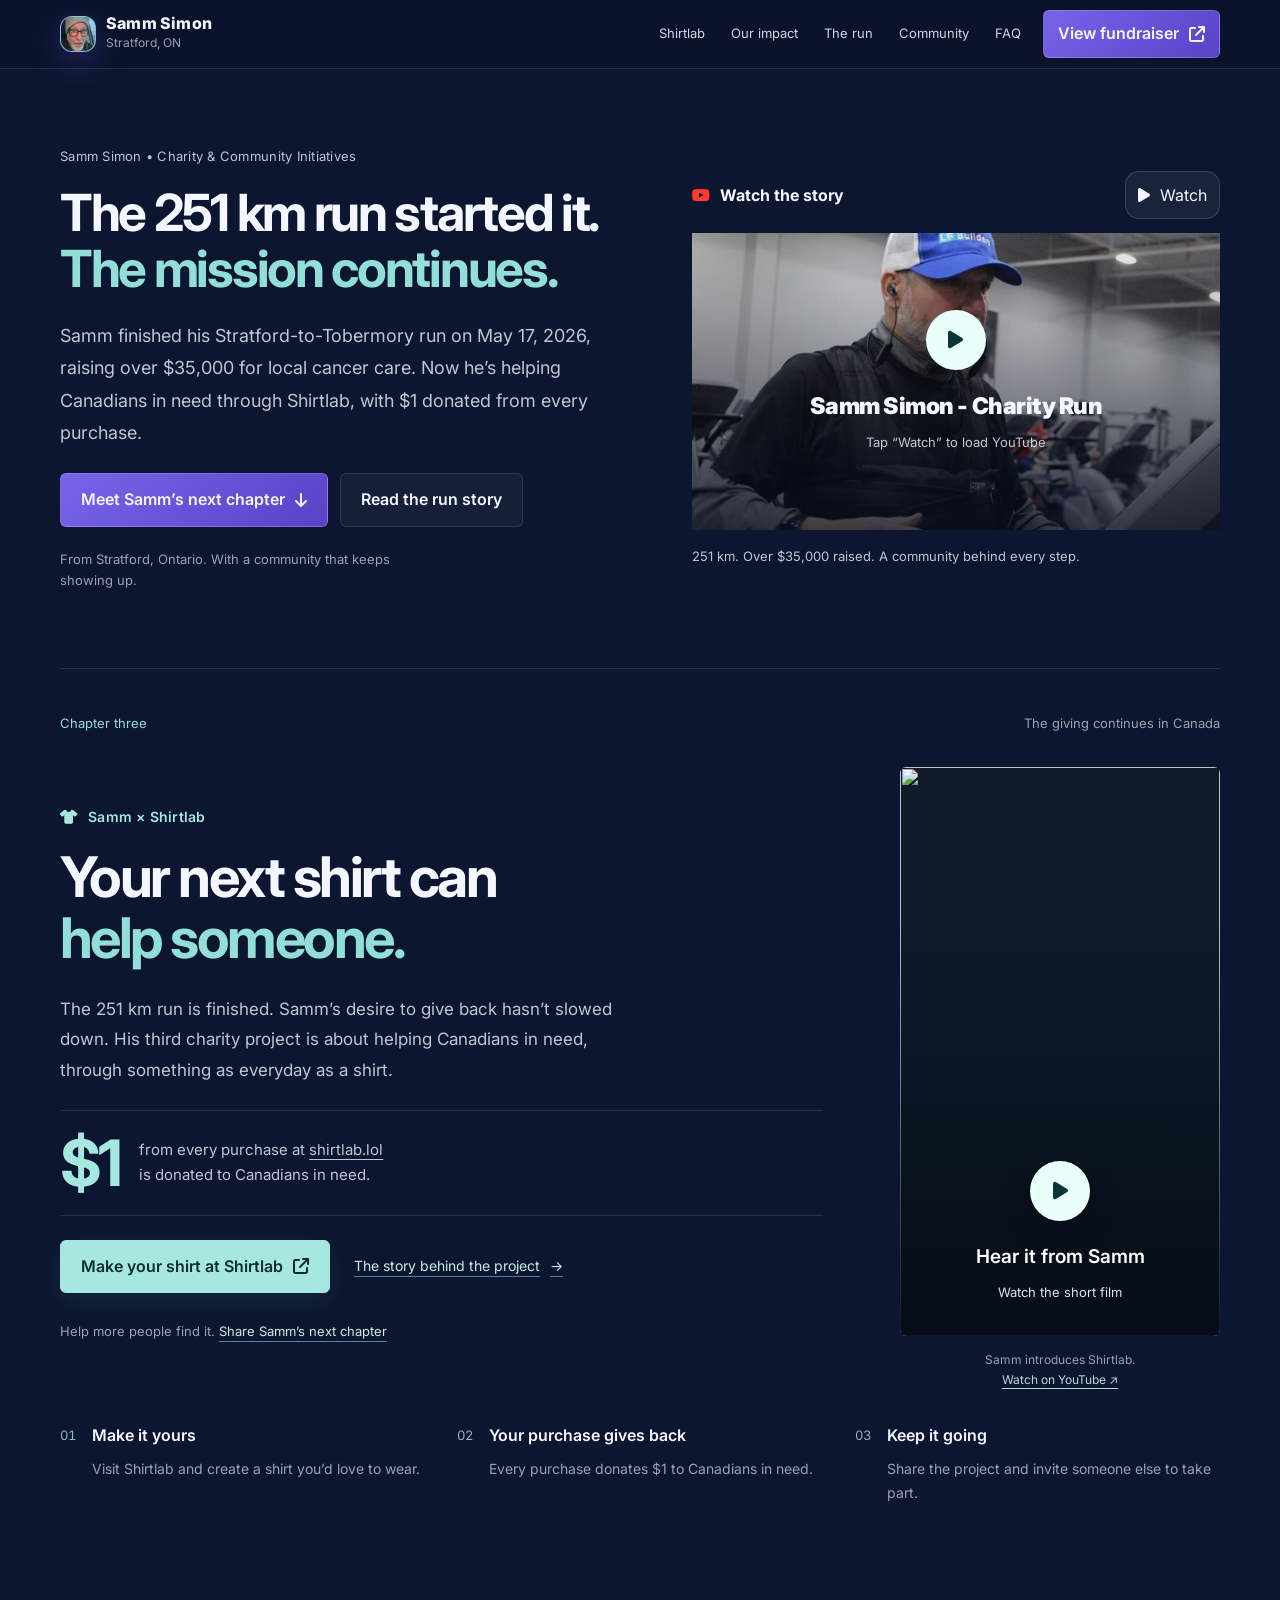
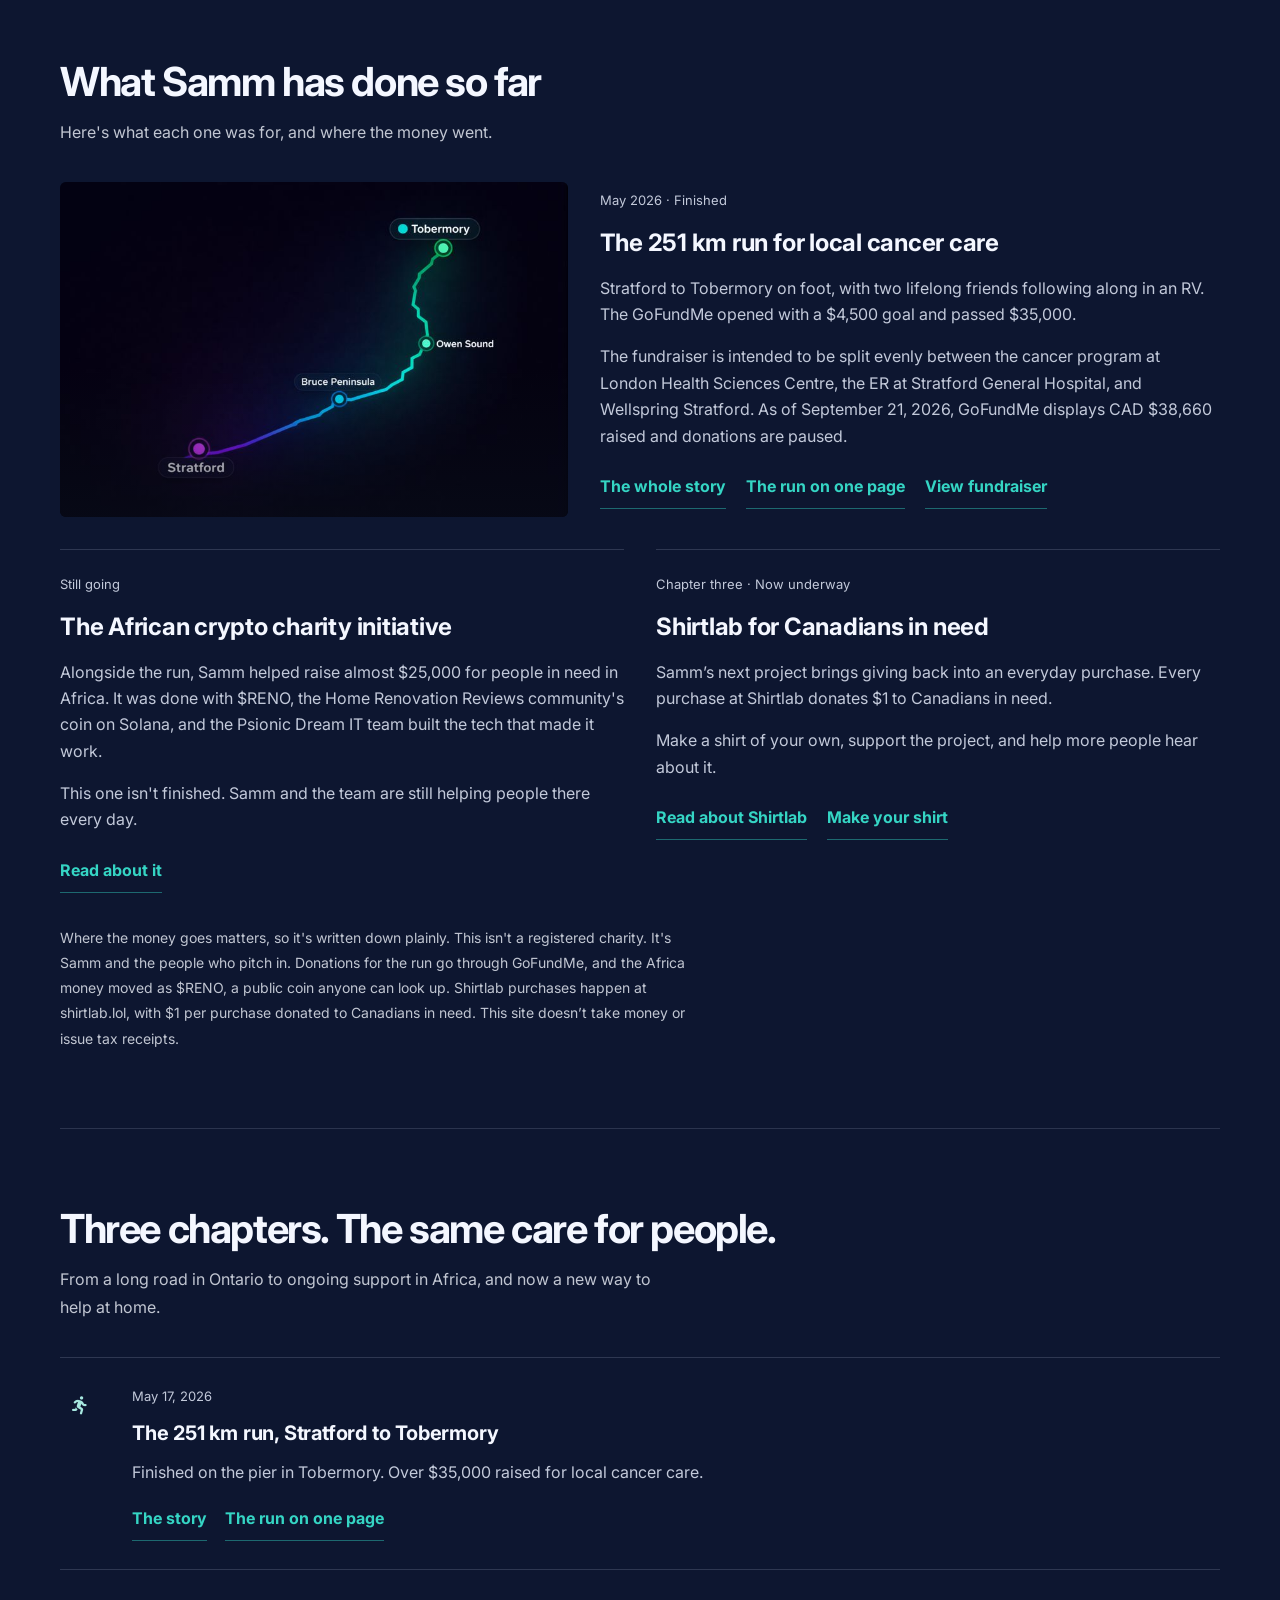
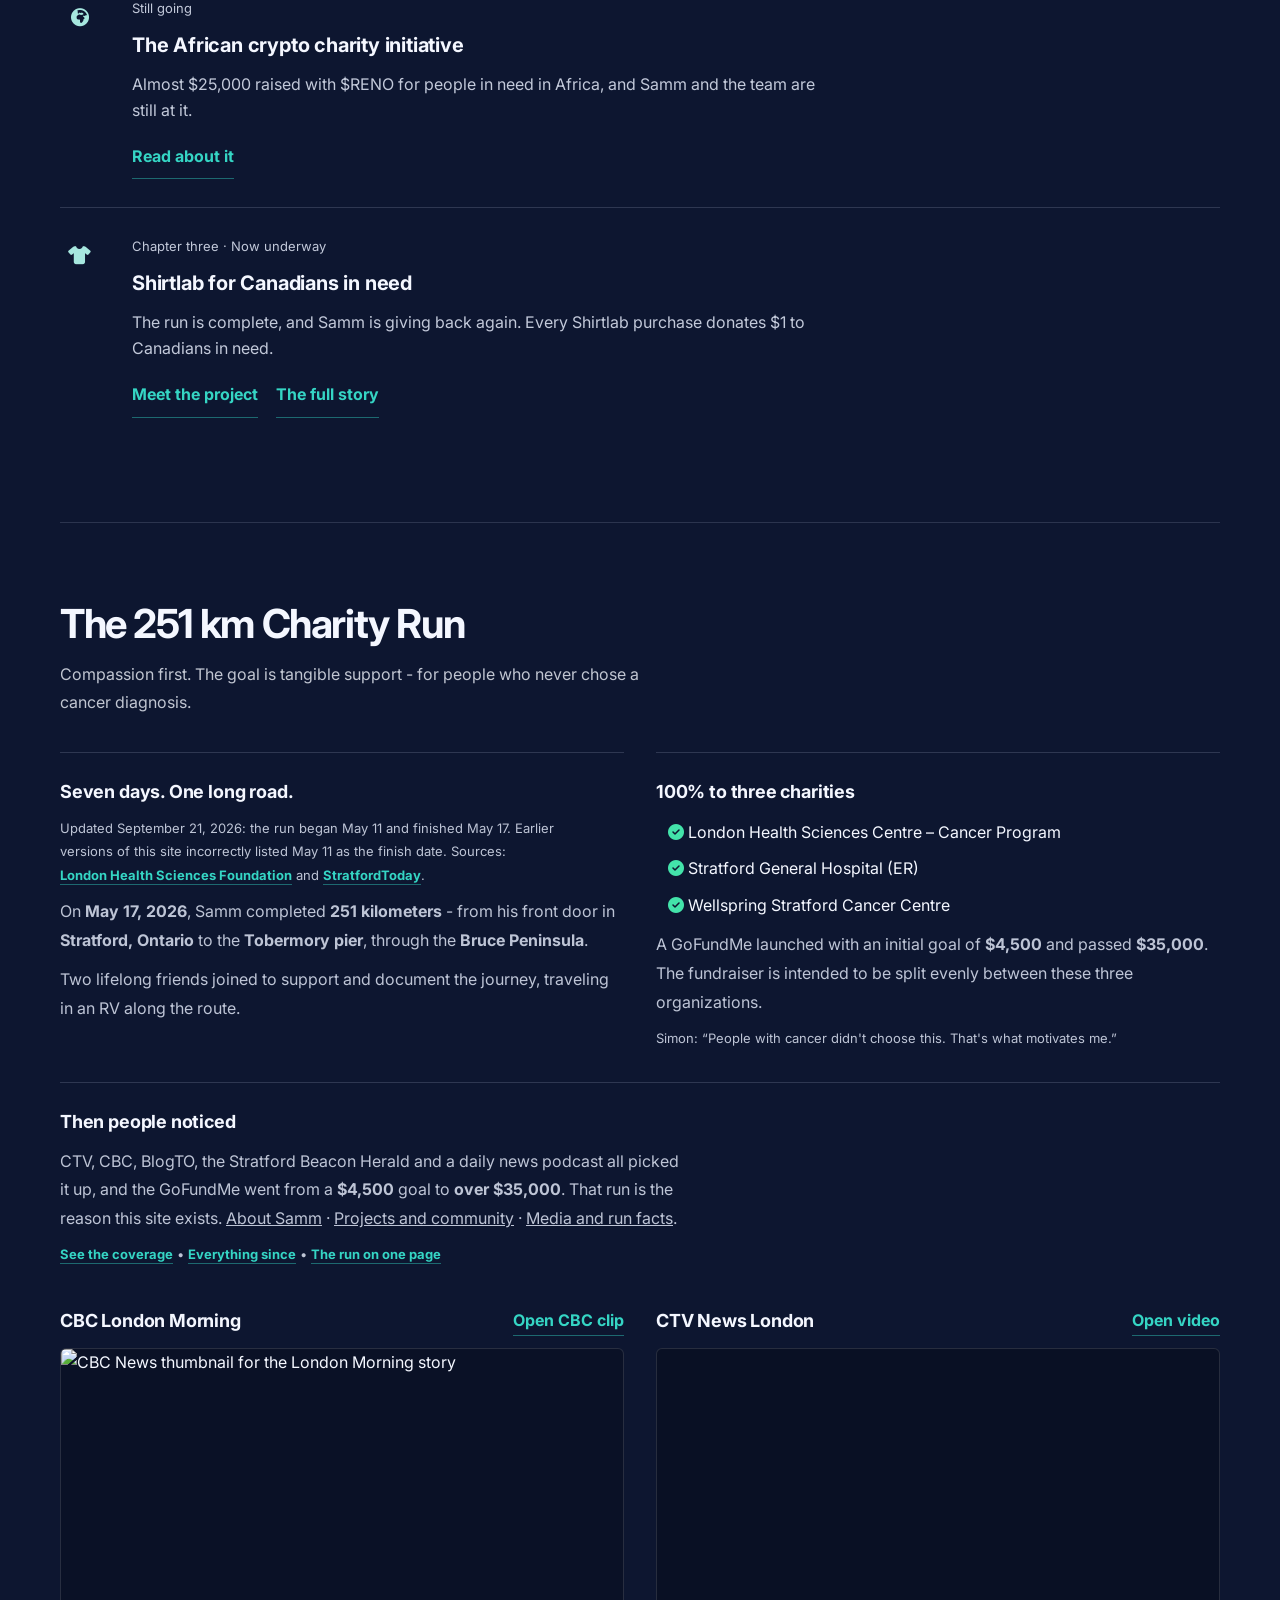
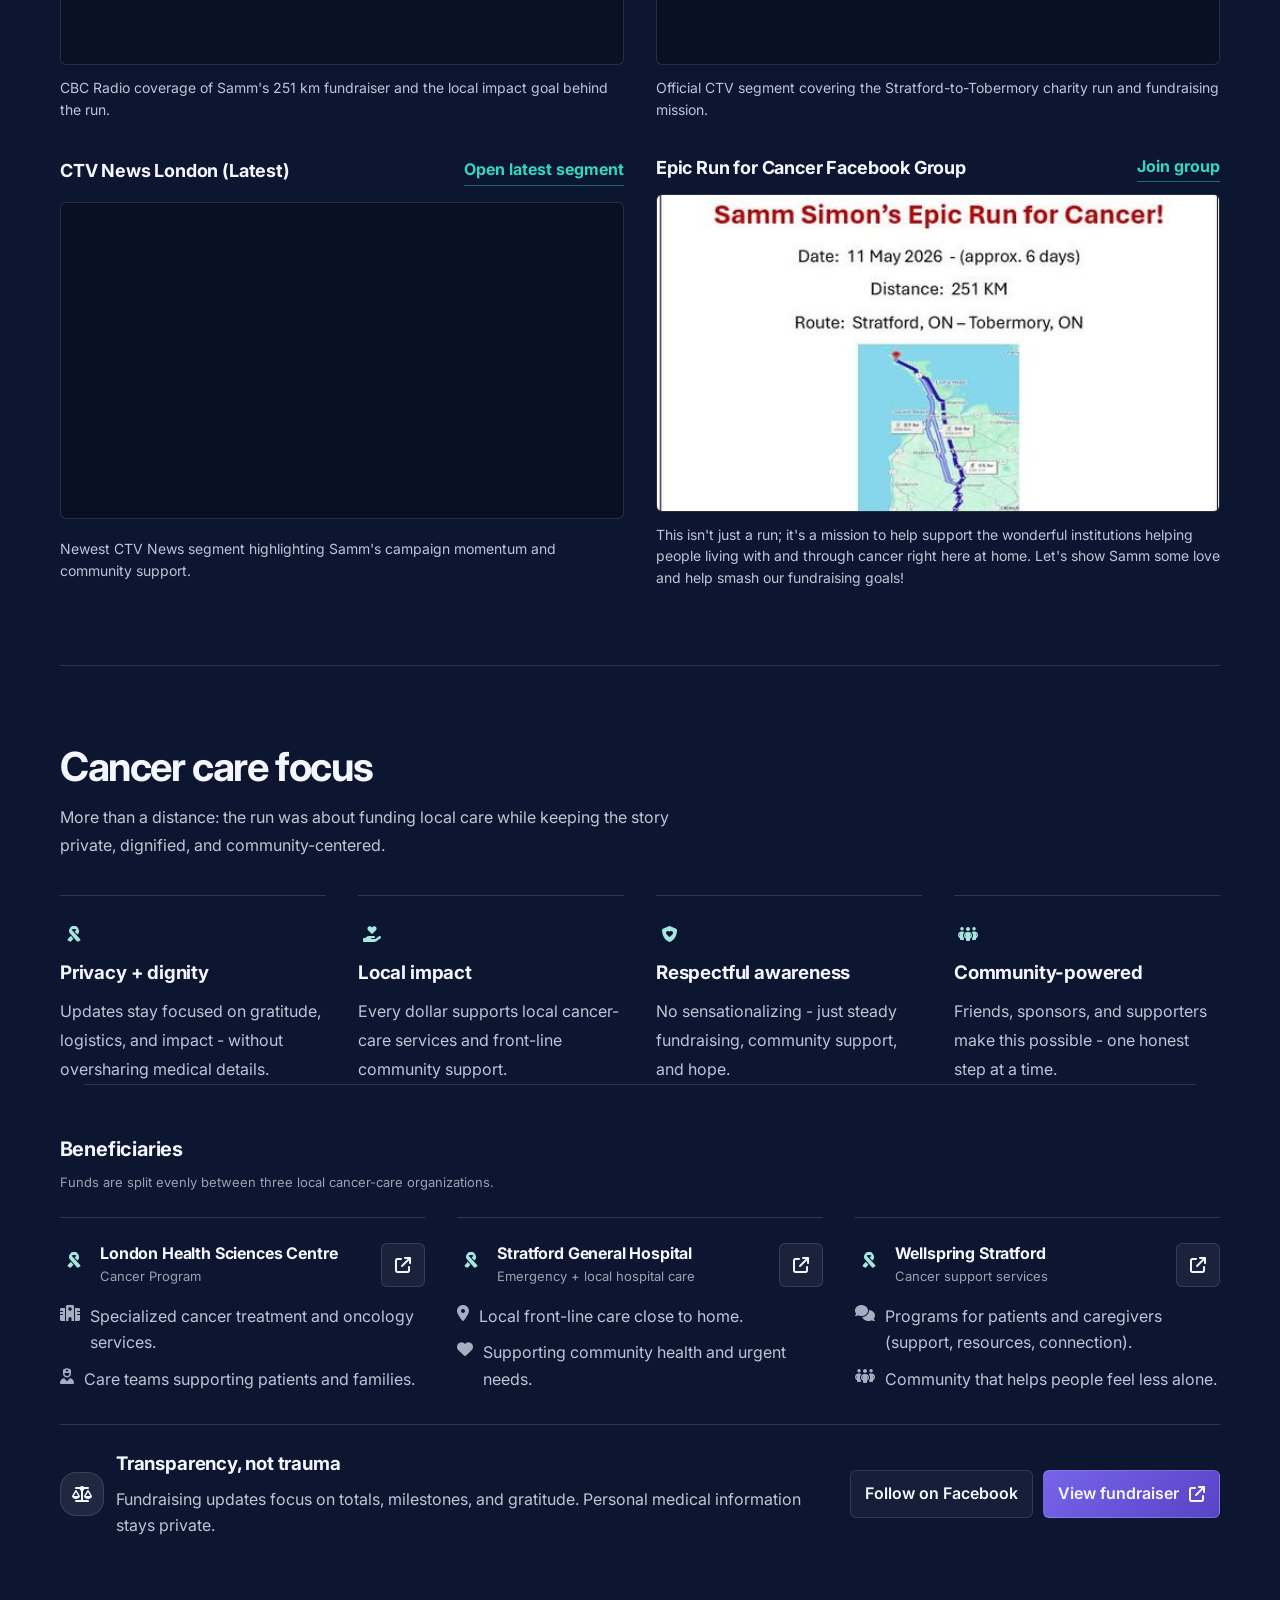
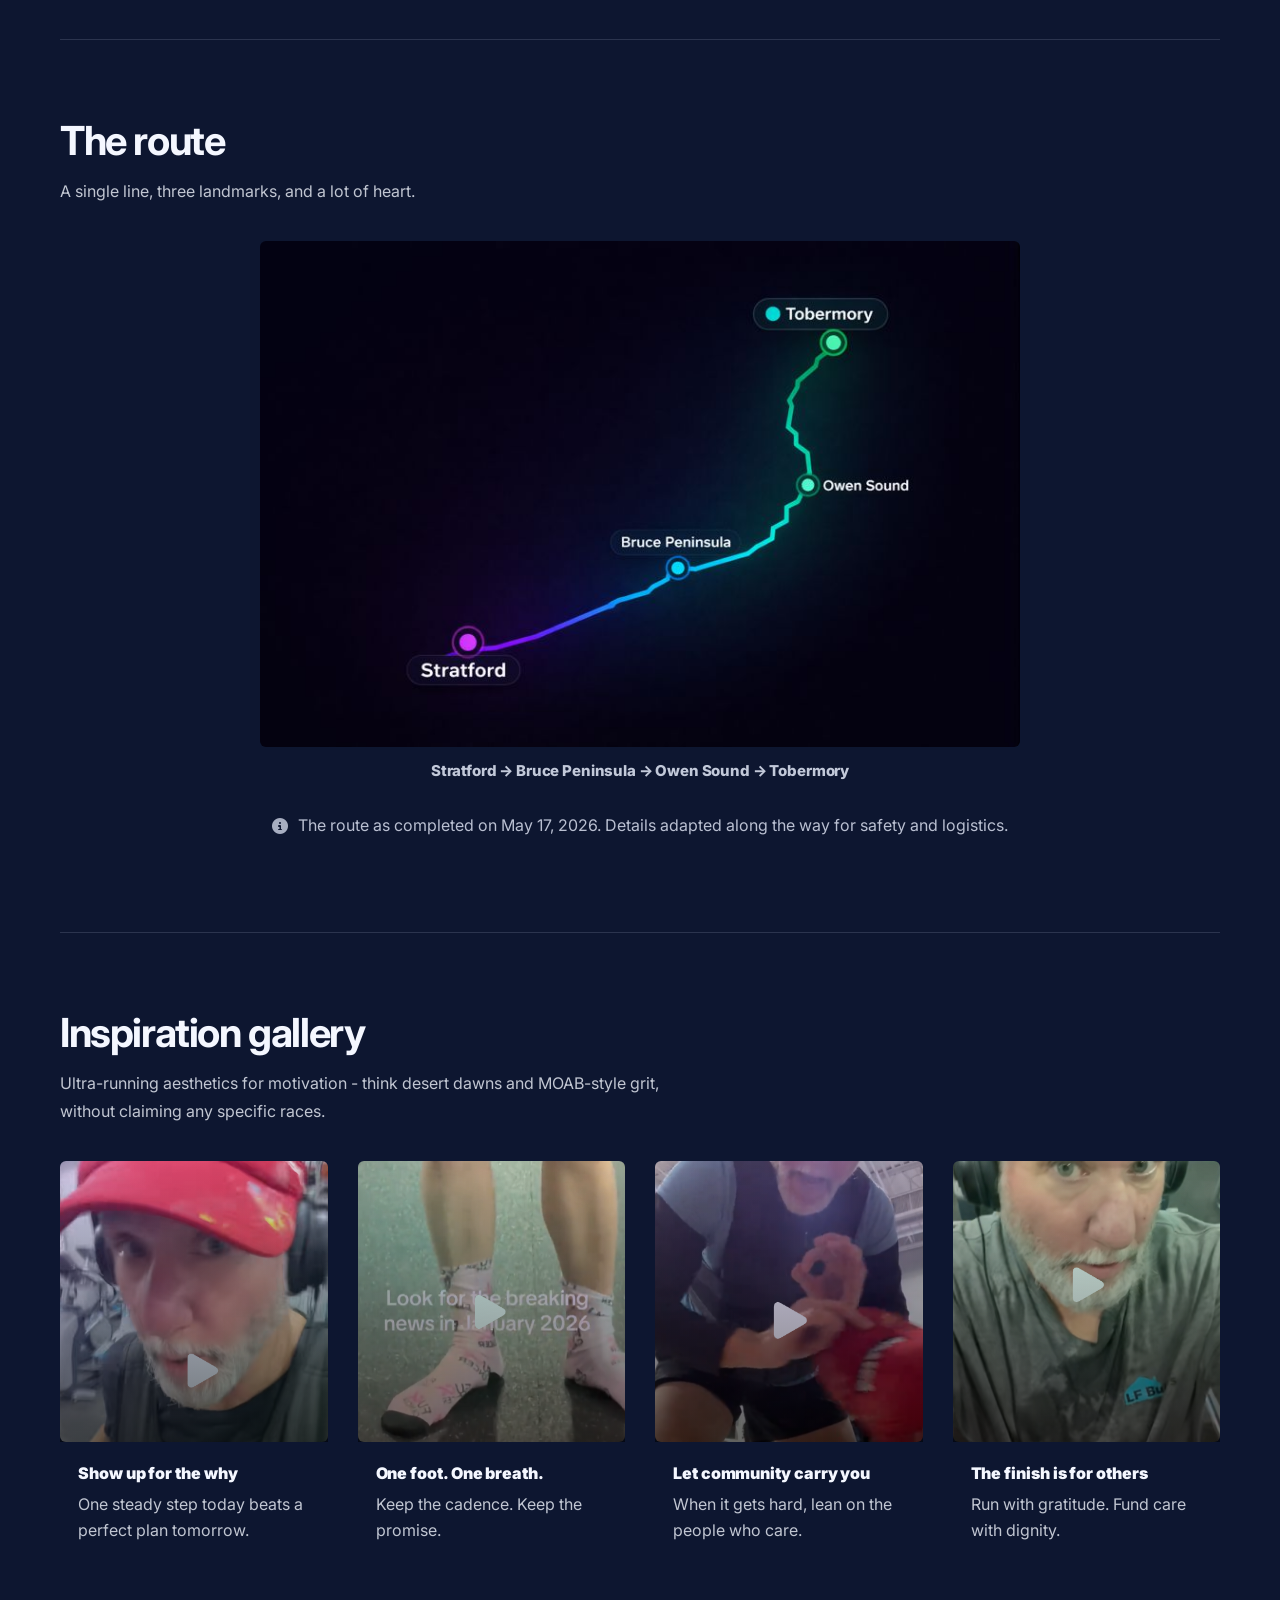
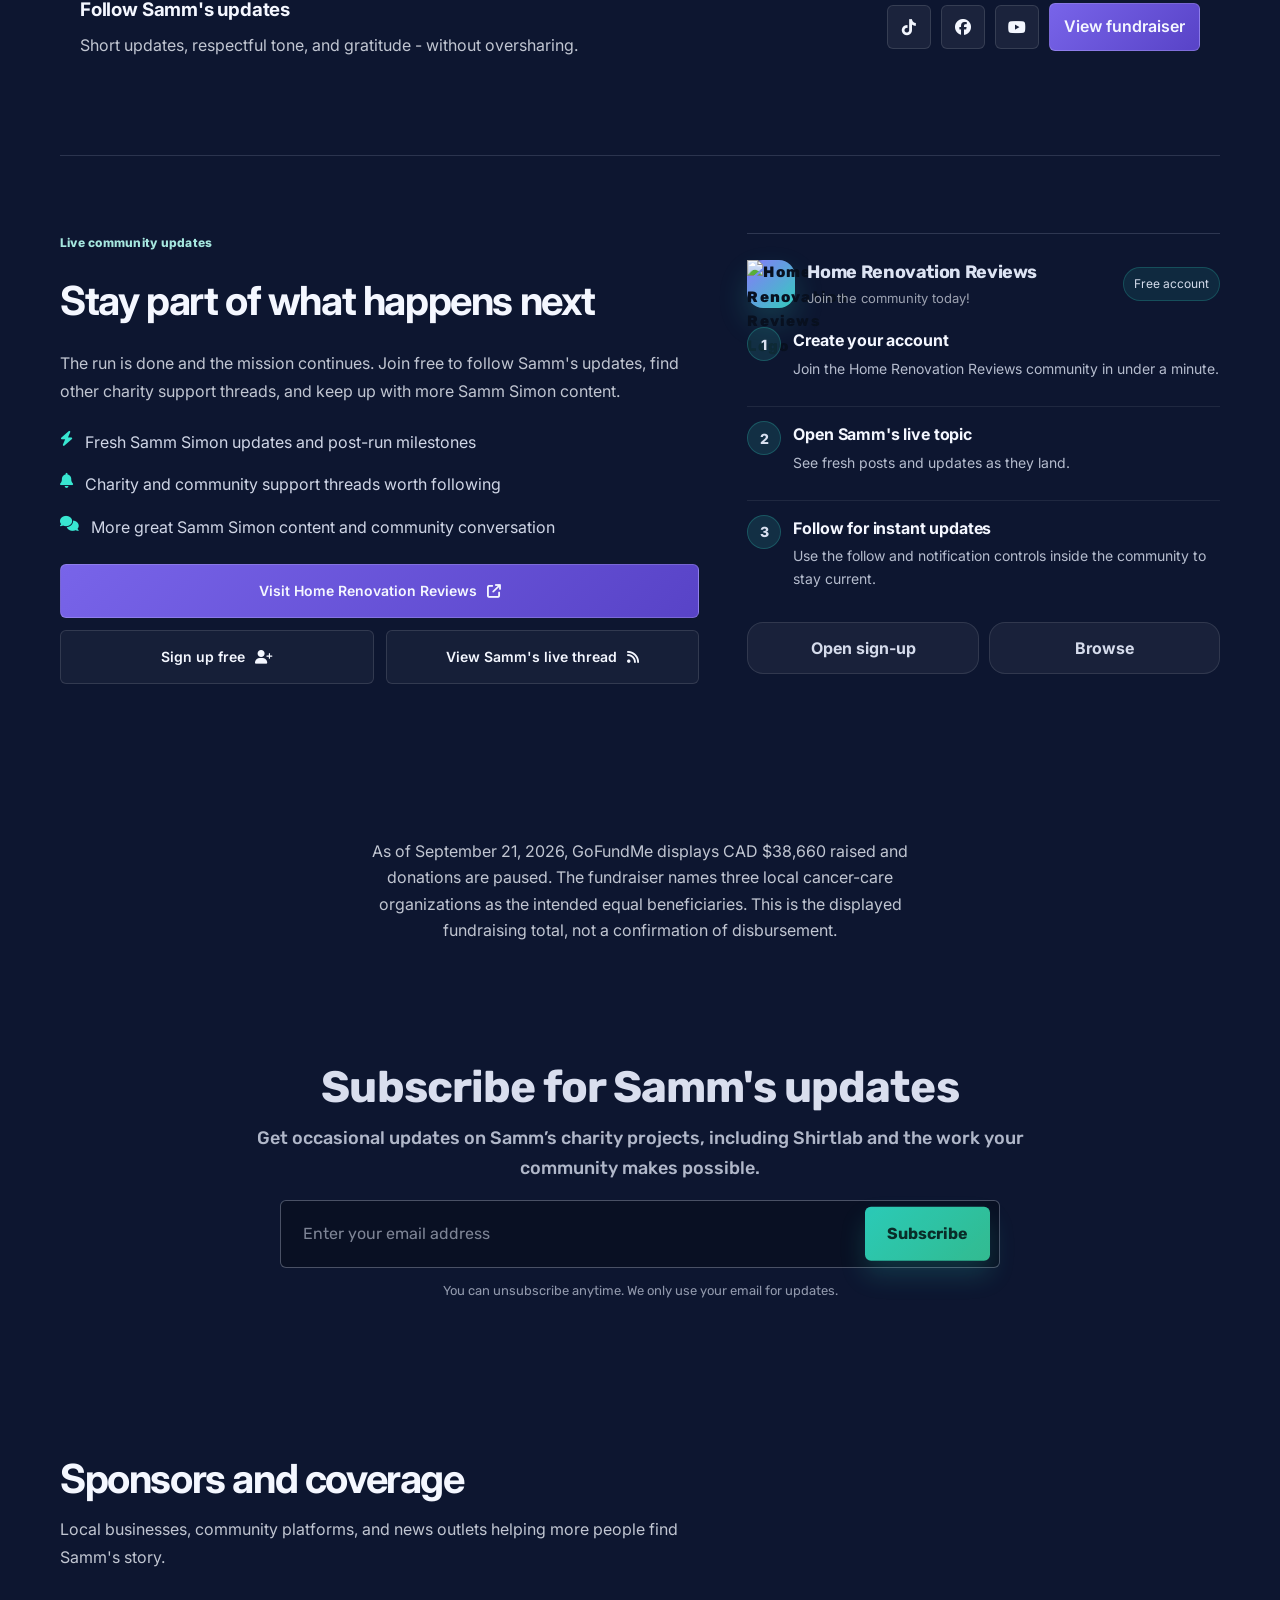
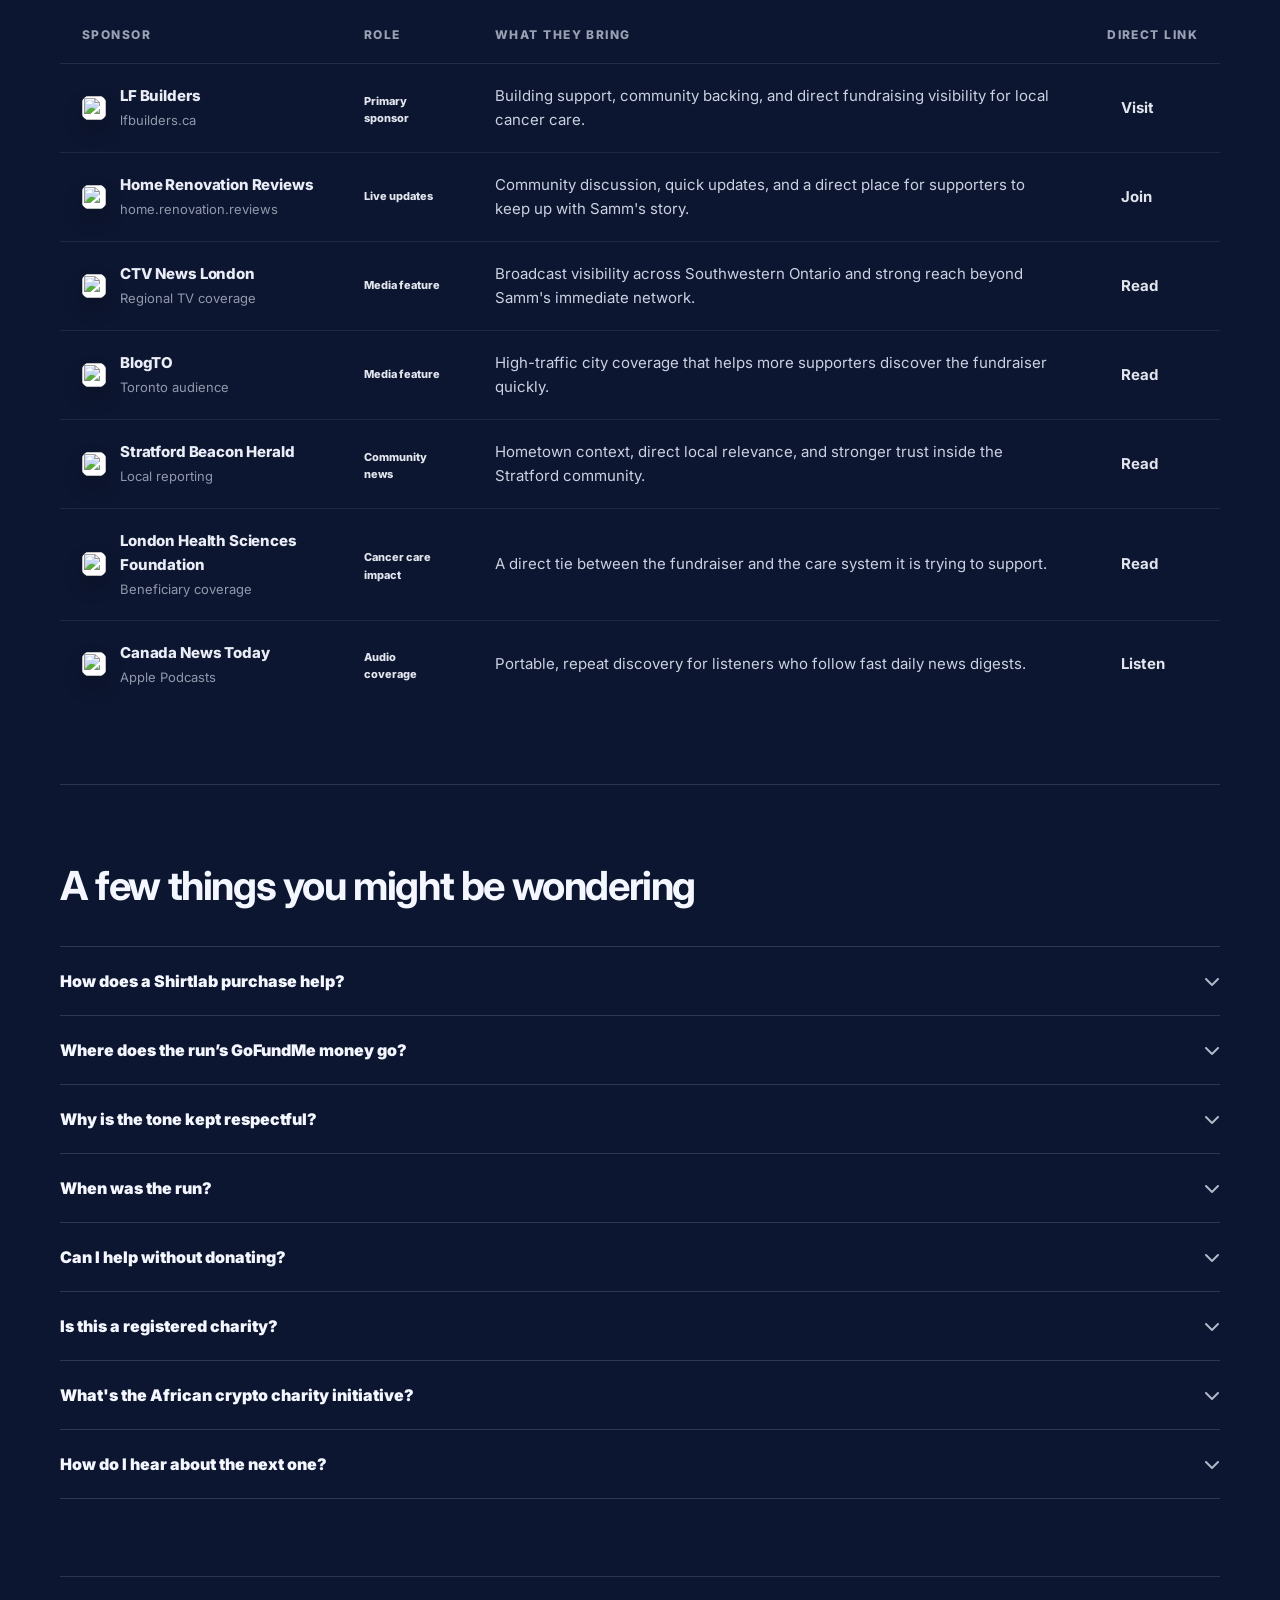
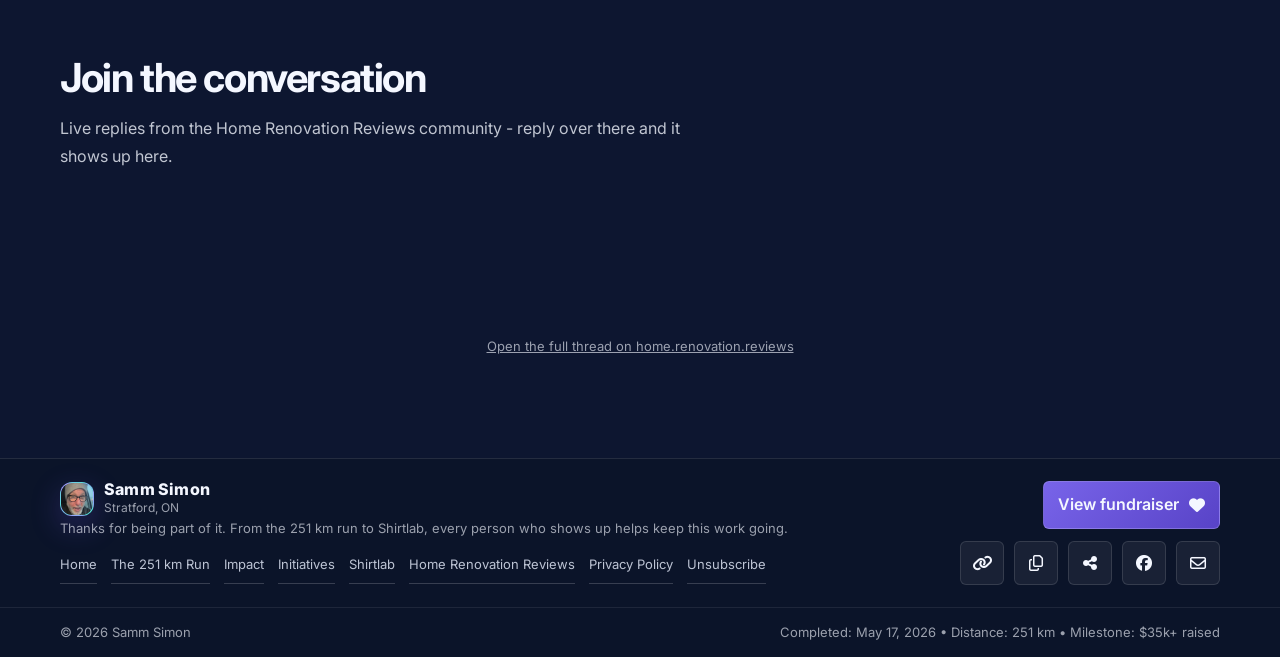
==== index.html @ cabdff44 "Preserve run references and add sourced Samm Simon hub pages" ====
<!doctype html>
<html lang="en">
	<head>
		<meta charset="utf-8" />
		<meta name="viewport" content="width=device-width, initial-scale=1" />
		<meta name="theme-color" content="#0d1630" />
		<meta name="color-scheme" content="dark" />
		<meta
			name="description"
			content="Samm Simon completed his 251-kilometer epic run for cancer from Stratford, Ontario to the Tobermory pier on May 17, 2026, raising over $35,000 for local cancer care. Now his third charity project, Shirtlab, donates $1 from every purchase to Canadians in need."
		/>
		<title>Samm Simon Epic Run for Cancer - 251 KM Charity Run &amp; Community Initiatives</title>

		<meta property="og:title" content="Samm Simon Epic Run for Cancer - 251 KM Charity Run" />
		<meta
			property="og:description"
			content="Samm Simon completed his 251-kilometer epic run for cancer from Stratford, Ontario to the Tobermory pier on May 17, 2026, raising over $35,000 for local cancer care. Now, every Shirtlab purchase donates $1 to Canadians in need."
		/>
		<meta property="og:site_name" content="Samm Simon Charity Run" />
		<meta property="og:type" content="website" />
		<meta property="og:url" content="https://sammsimon.ca/" />
		<meta property="og:image" content="https://sammsimon.ca/public/gallery/samm-meta-cancer-ribbon-responsive.png" />
		<link rel="canonical" href="https://sammsimon.ca/" />

		<meta name="twitter:card" content="summary_large_image" />
		<meta name="twitter:title" content="Samm Simon Epic Run for Cancer - Stratford, ON" />
		<meta
			name="twitter:description"
			content="251 km completed and over $35,000 raised for local cancer care. Meet Samm’s third charity project: $1 from every Shirtlab purchase helps Canadians in need."
		/>
		<meta name="twitter:image" content="https://sammsimon.ca/public/gallery/samm-meta-cancer-ribbon-responsive.png" />

		<script type="application/ld+json">
			{
				"@context": "https://schema.org",
				"@type": "Event",
				"name": "Samm Simon Epic Run for Cancer (251 km)",
				"startDate": "2026-05-11",
				"endDate": "2026-05-17",

				"eventAttendanceMode": "https://schema.org/OfflineEventAttendanceMode",
				"url": "https://sammsimon.ca/",
				"image": ["https://sammsimon.ca/public/gallery/samm-meta-cancer-ribbon-responsive.png"],
				"description": "Samm completed his 251 km epic run for cancer from Stratford, Ontario to the Tobermory pier on May 17, 2026, raising over $35,000 for local cancer-care charities.",
				"performer": {
					"@type": "Person",
					"name": "Samm Simon",
					"url": "https://sammsimon.ca/"
				},
				"location": {
					"@type": "Place",
					"name": "Stratford, Ontario",
					"address": {
						"@type": "PostalAddress",
						"addressLocality": "Stratford",
						"addressRegion": "ON",
						"addressCountry": "CA"
					}
				},
				"organizer": {
					"@type": "Person",
					"name": "Samm Simon",
					"url": "https://sammsimon.ca/"
				}
			}
		</script>

		<script type="application/ld+json">
			{
				"@context": "https://schema.org",
				"@graph": [
					{
						"@type": "WebSite",
						"@id": "https://sammsimon.ca/#website",
						"url": "https://sammsimon.ca/",
						"name": "Samm Simon Charity & Community Initiatives",
						"alternateName": ["Samm Simon Charity Run", "Samm Simon Epic Run for Cancer"],
						"description": "The permanent home for Samm Simon's charitable and community initiatives, starting with his 251 km epic run for cancer from Stratford, Ontario to Tobermory.",
						"inLanguage": "en-CA",
						"publisher": { "@id": "https://sammsimon.ca/#samm" }
					},
					{
						"@type": "Person",
						"@id": "https://sammsimon.ca/#samm",
						"name": "Samm Simon",
						"url": "https://sammsimon.ca/",
						"image": "https://sammsimon.ca/public/gallery/samm-dp.png",
						"homeLocation": { "@type": "Place", "name": "Stratford, Ontario, Canada" },
						"sameAs": [
							"https://www.facebook.com/samm.siomon",
							"https://www.tiktok.com/@sammsimon1968",
							"https://www.youtube.com/@SammSimon"
						]
					},
					{
						"@type": "WebPage",
						"@id": "https://sammsimon.ca/#webpage",
						"url": "https://sammsimon.ca/",
						"name": "Samm Simon Epic Run for Cancer - 251 KM Charity Run & Community Initiatives",
						"isPartOf": { "@id": "https://sammsimon.ca/#website" },
						"about": { "@id": "https://sammsimon.ca/#samm" },
						"inLanguage": "en-CA"
					}
				]
			}
		</script>

		<link rel="icon" href="public/gallery/samm-run-1.png" />

		<link rel="preconnect" href="https://fonts.googleapis.com" />
		<link rel="preconnect" href="https://fonts.gstatic.com" crossorigin />
		<link
			href="https://fonts.googleapis.com/css2?family=Inter:wght@400;500;600;700;800&display=swap"
			rel="stylesheet"
		/>
		<link
			href="https://fonts.googleapis.com/css2?family=Rubik:wght@400;500;600;700&display=swap"
			rel="stylesheet"
		/>

		<link
			rel="stylesheet"
			href="https://cdnjs.cloudflare.com/ajax/libs/font-awesome/6.5.2/css/all.min.css"
			integrity="sha512-SnH5WK+bZxgPHs44uWIX+LLJAJ9/2PkPKZ5QiAj6Ta86w+fsb2TkcmfRyVX3pBnMFcV7oQPJkl9QevSCWr3W6A=="
			crossorigin="anonymous"
			referrerpolicy="no-referrer"
		/>

		<link rel="stylesheet" href="public/styles/styles.css?v=20260919-1" />
		<!-- Google tag (gtag.js) -->
		<script async src="https://www.googletagmanager.com/gtag/js?id=G-WMC7YJ90G8"></script>
			<script>
			window.dataLayer = window.dataLayer || [];
			function gtag(){dataLayer.push(arguments);}
			gtag('js', new Date());

			gtag('config', 'G-WMC7YJ90G8');
		</script>
	</head>
	<body data-share-text="Samm Simon ran 251 km for cancer care. Now every purchase at shirtlab.lol donates $1 to Canadians in need.">
		<a class="skip-link" href="#main">Skip to content</a>
		<div id="top" tabindex="-1"></div>
		<header class="site-header">
			<div class="nav-shell">
				<a class="brand" href="#top" aria-label="Samm Simon home">
					<img class="brand-mark" src="public/gallery/samm-dp.png" alt="" decoding="async" />
					<div class="brand-text">
						<div class="brand-name">Samm Simon</div>
						<div class="brand-loc">Stratford, ON</div>
					</div>
				</a>
				<nav class="site-nav" aria-label="Primary">
					<button
						class="nav-toggle"
						type="button"
						aria-label="Open navigation"
						aria-expanded="false"
						aria-controls="navLinks"
					>
					<span class="nav-toggle-lines" aria-hidden="true"></span>
					</button>
					<div class="nav-links" id="navLinks">
                        <a class="nav-link" href="#shirtlab">Shirtlab</a>
                        <a class="nav-link" href="#impact">Our impact</a>
                        <a class="nav-link" href="#story">The run</a>
                        <a class="nav-link" href="#community">Community</a>
                        <a class="nav-link" href="#faq">FAQ</a>
					</div>
				</nav>
				<div class="nav-cta">
					<a class="btn btn-primary" data-donate href="https://www.gofundme.com/f/2mspu-charity-run" target="_blank" rel="noopener noreferrer">
						View fundraiser
						<i class="fa-solid fa-arrow-up-right-from-square" aria-hidden="true"></i>
					</a>
				</div>
			</div>
		</header>
		<main id="main">
			<section class="hero" aria-label="Hero">
				<div class="container hero-grid">
					<div class="hero-copy">
						<p class="kicker reveal">Samm Simon • Charity &amp; Community Initiatives</p>
						<h1 class="hero-title reveal">
							The 251 km run started it. <span>The mission continues.</span>
						</h1>
						<p class="hero-sub reveal">
                            Samm finished his Stratford-to-Tobermory run on May 17, 2026, raising over $35,000 for local cancer care. Now he’s helping Canadians in need through Shirtlab, with $1 donated from every purchase.
                        </p>

                        <div class="hero-ctas reveal">
                            <a class="btn btn-primary btn-lg" href="#shirtlab">Meet Samm’s next chapter <i class="fa-solid fa-arrow-down" aria-hidden="true"></i></a>
                            <a class="btn btn-ghost btn-lg" href="#story">Read the run story</a>
                        </div>
                        <p class="hero-note">From Stratford, Ontario. With a community that keeps showing up.</p>
					</div>

					<div class="hero-media" aria-label="Video">
						<div class="video-card reveal">
							<div class="video-top">
								<div class="video-label">
									<i class="fa-brands fa-youtube" aria-hidden="true"></i>
									<span>Watch the story</span>
								</div>
								<button class="video-load" type="button" data-video-load="videoFrame" aria-label="Load and play video">
									<i class="fa-solid fa-play" aria-hidden="true"></i>
									Watch
								</button>
							</div>
							<div class="video-frame" id="videoFrame" data-youtube="zfXIEsTBelo" data-video-title="Samm Simon’s 251 km charity run">
								<button class="video-poster" type="button" data-video-load="videoFrame" aria-label="Play video">
									<span class="play-circle" aria-hidden="true"><i class="fa-solid fa-play"></i></span>
									<div class="poster-text">
										<div class="poster-title">Samm Simon - Charity Run</div>
										<div class="poster-sub">Tap “Watch” to load YouTube</div>
									</div>
								</button>
								<noscript>
									<div class="noscript-frame">
										<iframe width="560" height="315" src="https://www.youtube.com/embed/zfXIEsTBelo?si=FZB3SGBngjt2moyl" title="YouTube video player" frameborder="0" allow="accelerometer; autoplay; clipboard-write; encrypted-media; gyroscope; picture-in-picture; web-share" referrerpolicy="strict-origin-when-cross-origin" allowfullscreen loading="lazy"></iframe>
									</div>
								</noscript>
							</div>
							<p class="video-caption">251 km. Over $35,000 raised. A community behind every step.</p>
						</div>
					</div>
				</div>

				<div class="hero-bg" aria-hidden="true">
					<div class="hero-gridlines"></div>
					<div class="hero-orb orb-a"></div>
					<div class="hero-orb orb-b"></div>
					<div class="hero-orb orb-c"></div>
				</div>
			</section>
			<hr class="section-divider" aria-hidden="true" />

            <section class="section shirtlab-section" id="shirtlab" aria-labelledby="shirtlab-heading">
                <div class="container">
                    <div class="chapter-intro reveal"><span>Chapter three</span><span>The giving continues in Canada</span></div>
                    <div class="shirtlab-feature">
                        <div class="shirtlab-copy">
                            <p class="project-name reveal"><i class="fa-solid fa-shirt" aria-hidden="true"></i> Samm × Shirtlab</p>
                            <h2 id="shirtlab-heading" class="reveal">Your next shirt can <span>help someone.</span></h2>
                            <p class="shirtlab-lede reveal">The 251 km run is finished. Samm’s desire to give back hasn’t slowed down. His third charity project is about helping Canadians in need, through something as everyday as a shirt.</p>
                            <div class="purchase-impact reveal">
                                <strong>$1</strong>
                                <p>from every purchase at <a href="https://shirtlab.lol" target="_blank" rel="noopener noreferrer">shirtlab.lol</a><br />is donated to Canadians in need.</p>
                            </div>
                            <div class="shirtlab-actions reveal">
                                <a class="btn btn-shop btn-lg" href="https://shirtlab.lol" target="_blank" rel="noopener noreferrer">Make your shirt at Shirtlab <i class="fa-solid fa-arrow-up-right-from-square" aria-hidden="true"></i></a>
                                <a class="text-link" href="initiatives/shirtlab-canadians-in-need.html">The story behind the project <span aria-hidden="true">→</span></a>
                            </div>
                            <p class="shirtlab-share reveal">Help more people find it. <button class="text-button" type="button" data-share data-share-url="https://sammsimon.ca/initiatives/shirtlab-canadians-in-need.html" data-share-text="Samm Simon’s third charity project: every purchase at shirtlab.lol donates $1 to Canadians in need.">Share Samm’s next chapter</button></p>
                        </div>
                        <figure class="short-film reveal">
                            <div class="short-frame" id="shirtlabVideo" data-youtube="0BDrN6emptU" data-video-title="Samm Simon: $1 from every shirt helps Canadians in need">
                                <button class="short-poster" type="button" data-video-load="shirtlabVideo" aria-label="Play Samm’s Shirtlab video">
                                    <img src="https://i.ytimg.com/vi/0BDrN6emptU/hqdefault.jpg" alt="" width="480" height="360" loading="lazy" decoding="async" />
                                    <span class="short-poster-content"><span class="play-circle" aria-hidden="true"><i class="fa-solid fa-play"></i></span><span>Hear it from Samm</span><small>Watch the short film</small></span>
                                </button>
                            </div>
                            <figcaption>Samm introduces Shirtlab. <a href="https://www.youtube.com/shorts/0BDrN6emptU" target="_blank" rel="noopener noreferrer">Watch on YouTube <span aria-hidden="true">↗</span></a></figcaption>
                        </figure>
                    </div>
                    <ol class="shirtlab-steps" aria-label="How to take part">
                        <li><span aria-hidden="true">01</span><div><h3>Make it yours</h3><p>Visit Shirtlab and create a shirt you’d love to wear.</p></div></li>
                        <li><span aria-hidden="true">02</span><div><h3>Your purchase gives back</h3><p>Every purchase donates $1 to Canadians in need.</p></div></li>
                        <li><span aria-hidden="true">03</span><div><h3>Keep it going</h3><p>Share the project and invite someone else to take part.</p></div></li>
                    </ol>
                </div>
            </section>

			<section class="section impact" id="impact" aria-label="What Samm has done so far">
				<div class="container">
					<div class="section-head">
						<h2 class="section-title reveal">What Samm has done so far</h2>
						<p class="section-sub reveal">Here's what each one was for, and where the money went.</p>
					</div>

					<div class="impact-grid">
						<!-- To add a new initiative: copy one of these cards, write it in plain words, and add a row to the list in #initiatives. -->
						<article class="impact-card impact-flagship reveal" aria-label="The 251 km run">
							<a class="impact-media" href="#story" aria-label="Read the story of the 251 km run">
								<img src="public/gallery/samm-route-tobermory-crispy.png" alt="Route map of the 251 km run from Stratford through the Bruce Peninsula and Owen Sound to Tobermory" loading="lazy" decoding="async" width="800" height="533" />
							</a>
							<div class="impact-body">
								<p class="impact-when">May 2026 · Finished</p>
								<h3>The 251 km run for local cancer care</h3>
								<p>Stratford to Tobermory on foot, with two lifelong friends following along in an RV. The GoFundMe opened with a $4,500 goal and passed $35,000.</p>
								<p>The fundraiser is intended to be split evenly between the cancer program at London Health Sciences Centre, the ER at Stratford General Hospital, and Wellspring Stratford. As of September 21, 2026, GoFundMe displays CAD $38,660 raised and donations are paused.</p>
								<p class="impact-links"><a href="#story">The whole story</a><a href="initiatives/251-km-charity-run.html">The run on one page</a><a href="https://www.gofundme.com/f/2mspu-charity-run" target="_blank" rel="noopener noreferrer">View fundraiser</a></p>
							</div>
						</article>

						<article class="impact-card reveal" aria-label="The African crypto charity initiative">
							<div class="impact-body">
								<p class="impact-when">Still going</p>
								<h3>The African crypto charity initiative</h3>
								<p>Alongside the run, Samm helped raise almost $25,000 for people in need in Africa. It was done with $RENO, the Home Renovation Reviews community's coin on Solana, and the Psionic Dream IT team built the tech that made it work.</p>
								<p>This one isn't finished. Samm and the team are still helping people there every day.</p>
								<p class="impact-links"><a href="initiatives/african-crypto-charity.html">Read about it</a></p>
							</div>
						</article>

						<article class="impact-card impact-shirtlab reveal" aria-label="Shirtlab for Canadians in need">
                            <div class="impact-body">
                                <p class="impact-when">Chapter three · Now underway</p>
                                <h3>Shirtlab for Canadians in need</h3>
                                <p>Samm’s next project brings giving back into an everyday purchase. Every purchase at Shirtlab donates $1 to Canadians in need.</p>
                                <p>Make a shirt of your own, support the project, and help more people hear about it.</p>
                                <p class="impact-links"><a href="initiatives/shirtlab-canadians-in-need.html">Read about Shirtlab</a><a href="https://shirtlab.lol" target="_blank" rel="noopener noreferrer">Make your shirt</a></p>
                            </div>
                        </article>
					</div>

					<p class="impact-note reveal">
						Where the money goes matters, so it's written down plainly. This isn't a registered charity. It's Samm and the people who pitch in. Donations for the run go through GoFundMe, and the Africa money moved as $RENO, a public coin anyone can look up. Shirtlab purchases happen at shirtlab.lol, with $1 per purchase donated to Canadians in need. This site doesn’t take money or issue tax receipts.
					</p>
				</div>
			</section>

			<hr class="section-divider" aria-hidden="true" />

			<section class="section initiatives" id="initiatives" aria-label="Everything so far">
				<div class="container">
					<div class="section-head">
						<h2 class="section-title reveal">Three chapters. The same care for people.</h2>
						<p class="section-sub reveal">From a long road in Ontario to ongoing support in Africa, and now a new way to help at home.</p>
					</div>

					<!-- Keep the three projects in chapter order. -->
					<ol class="timeline" aria-label="Everything so far">
						<li class="timeline-item is-done reveal">
							<div class="timeline-marker" aria-hidden="true"><i class="fa-solid fa-person-running"></i></div>
							<div class="timeline-body">
								<p class="timeline-when">May 17, 2026</p>
								<h3>The 251 km run, Stratford to Tobermory</h3>
								<p>Finished on the pier in Tobermory. Over $35,000 raised for local cancer care.</p>
								<div class="timeline-links"><a href="#story">The story</a><a href="initiatives/251-km-charity-run.html">The run on one page</a></div>
							</div>
						</li>
						<li class="timeline-item is-done reveal">
							<div class="timeline-marker" aria-hidden="true"><i class="fa-solid fa-earth-africa"></i></div>
							<div class="timeline-body">
								<p class="timeline-when">Still going</p>
								<h3>The African crypto charity initiative</h3>
								<p>Almost $25,000 raised with $RENO for people in need in Africa, and Samm and the team are still at it.</p>
								<div class="timeline-links"><a href="initiatives/african-crypto-charity.html">Read about it</a></div>
							</div>
						</li>
						<li class="timeline-item is-current reveal">
                            <div class="timeline-marker" aria-hidden="true"><i class="fa-solid fa-shirt"></i></div>
                            <div class="timeline-body">
                                <p class="timeline-when">Chapter three · Now underway</p>
                                <h3>Shirtlab for Canadians in need</h3>
                                <p>The run is complete, and Samm is giving back again. Every Shirtlab purchase donates $1 to Canadians in need.</p>
                                <div class="timeline-links"><a href="#shirtlab">Meet the project</a><a href="initiatives/shirtlab-canadians-in-need.html">The full story</a></div>
                            </div>
                        </li>
					</ol>
				</div>
			</section>

			<hr class="section-divider" aria-hidden="true" />

			<section class="section story" id="story" aria-label="Story">
                <span id="countdown" aria-hidden="true"></span>
				<div class="container">
					<div class="section-head">
						<h2 class="section-title reveal">The 251 km Charity Run</h2>
						<p class="section-sub reveal">
							Compassion first. The goal is tangible support - for people who never chose a cancer diagnosis.
						</p>
					</div>

					<div class="story-grid">
						<article class="card reveal">
							<h3>Seven days. One long road.</h3>
<p class="fine">Updated September 21, 2026: the run began May 11 and finished May 17. Earlier versions of this site incorrectly listed May 11 as the finish date. Sources: <a href="https://lhsf.ca/news/stratford-man-runs-251-km-support-local-cancer-care-honour-wife">London Health Sciences Foundation</a> and <a href="https://www.stratfordtoday.ca/local-news/must-read-simon-raises-more-than-33000-with-week-long-run-from-stratford-to-tobermory-12318405">StratfordToday</a>.</p>
							<p>
								On <strong>May 17, 2026</strong>, Samm completed <strong>251 kilometers</strong> - from his front door in <strong>Stratford, Ontario</strong>
								to the <strong>Tobermory pier</strong>, through the <strong>Bruce Peninsula</strong>.
							</p>
							<p>
								Two lifelong friends joined to support and document the journey, traveling in an RV along the route.
							</p>
						</article>

						<article class="card reveal">
							<h3>100% to three charities</h3>
							<ul class="checks" aria-label="Beneficiaries">
								<li><i class="fa-solid fa-circle-check" aria-hidden="true"></i> London Health Sciences Centre – Cancer Program</li>
								<li><i class="fa-solid fa-circle-check" aria-hidden="true"></i> Stratford General Hospital (ER)</li>
								<li><i class="fa-solid fa-circle-check" aria-hidden="true"></i> Wellspring Stratford Cancer Centre</li>
							</ul>
							<p>
								A GoFundMe launched with an initial goal of <strong>$4,500</strong> and passed <strong>$35,000</strong>.
								The fundraiser is intended to be split evenly between these three organizations.
							</p>
							<p class="fine">
								Simon: “People with cancer didn't choose this. That's what motivates me.”
							</p>
						</article>

						<article class="card card-wide reveal">
							<h3>Then people noticed</h3>
							<p>
								CTV, CBC, BlogTO, the Stratford Beacon Herald and a daily news podcast all picked it up, and the GoFundMe went from a <strong>$4,500</strong> goal to <strong>over $35,000</strong>. That run is the reason this site exists. <a href="about.html">About Samm</a> · <a href="projects.html">Projects and community</a> · <a href="media.html">Media and run facts</a>.
							</p>
							<p class="fine"><a href="#sponsors">See the coverage</a> • <a href="#impact">Everything since</a> • <a href="initiatives/251-km-charity-run.html">The run on one page</a></p>
						</article>
					</div>

					<div class="story-media-grid" aria-label="Featured coverage">
						<article class="story-widget reveal" aria-label="CBC London Morning coverage">
							<div class="story-widget-head">
								<h3>CBC London Morning</h3>
								<a class="story-widget-link" href="https://www.cbc.ca/listen/live-radio/1-158-london-morning/clip/16213551-a-stratford-ont.-man-running-251-kilometres-support" target="_blank" rel="noopener noreferrer">Open CBC clip</a>
							</div>
							<a class="story-widget-thumb" href="https://www.cbc.ca/listen/live-radio/1-158-london-morning/clip/16213551-a-stratford-ont.-man-running-251-kilometres-support" target="_blank" rel="noopener noreferrer" aria-label="Open CBC London Morning clip">
								<img src="https://i.cbc.ca/ais/1.4066392,1760127588530/full/max/0/default.jpg" alt="CBC News thumbnail for the London Morning story" loading="lazy" decoding="async" />
							</a>
							<p class="story-widget-caption">
								CBC Radio coverage of Samm's 251 km fundraiser and the local impact goal behind the run.
							</p>
						</article>

						<article class="story-widget reveal" aria-label="CTV News London coverage">
							<div class="story-widget-head">
								<h3>CTV News London</h3>
								<a class="story-widget-link" href="https://www.youtube.com/watch?v=jcI2cZC3m1o" target="_blank" rel="noopener noreferrer">Open video</a>
							</div>
							<div class="story-widget-frame">
								<iframe src="https://www.youtube.com/embed/jcI2cZC3m1o?si=aB-jUToOXb_deqTI" title="CTV News London story about Samm Simon" frameborder="0" allow="accelerometer; autoplay; clipboard-write; encrypted-media; gyroscope; picture-in-picture; web-share" referrerpolicy="strict-origin-when-cross-origin" allowfullscreen loading="lazy"></iframe>
							</div>
							<p class="story-widget-caption">
								Official CTV segment covering the Stratford-to-Tobermory charity run and fundraising mission.
							</p>
						</article>

						<article class="story-widget reveal" aria-label="CTV News latest coverage">
							<div class="story-widget-head">
								<h3>CTV News London (Latest)</h3>
								<a class="story-widget-link" href="https://embed.jasperplayer.com?brand=CTV_NEWS&destination=ctvnews_web&language=EN&contentId=3369265" target="_blank" rel="noopener noreferrer">Open latest segment</a>
							</div>
							<div class="story-widget-frame">
								<iframe width="560" height="315" src="https://embed.jasperplayer.com?brand=CTV_NEWS&destination=ctvnews_web&language=EN&contentId=3369265" title="CTV News latest segment about Samm Simon" frameborder="0" allow="autoplay; clipboard-write; encrypted-media; picture-in-picture" allowfullscreen loading="lazy"></iframe>
							</div>
							<p class="story-widget-caption">
								Newest CTV News segment highlighting Samm's campaign momentum and community support.
							</p>
						</article>

						<article class="story-widget reveal" aria-label="Epic Run for Cancer Facebook group">
							<div class="story-widget-head">
								<h3>Epic Run for Cancer Facebook Group</h3>
								<a class="story-widget-link" href="https://www.facebook.com/profile.php?id=61588709357124" target="_blank" rel="noopener noreferrer">Join group</a>
							</div>
							<a class="story-widget-thumb" href="https://www.facebook.com/profile.php?id=61588709357124" target="_blank" rel="noopener noreferrer" aria-label="Join the Epic Run for Cancer Facebook group">
								<img src="public/gallery/samm-epic-run-facebook-group.png" alt="Epic Run for Cancer Facebook group preview" loading="lazy" decoding="async" />
							</a>
							<p class="story-widget-caption">
								This isn't just a run; it's a mission to help support the wonderful institutions helping people living with and through cancer right here at home. Let's show Samm some love and help smash our fundraising goals!
							</p>
						</article>
					</div>
				</div>
			</section>

			<!-- <section class="socialbar" id="share" aria-label="Share this run">
				<div class="container">
					<div class="section-head">
						<h2 class="section-title big-bang-title reveal">Get the word out!</h2>
					</div>
					<div class="socialbar-card reveal">
						<div class="socialbar-copy">
							<h2 class="socialbar-title">Share this run</h2>
							<p class="socialbar-sub">
								Sharing is the fastest way to help - send this page to someone who'd care, or share the GoFundMe link directly.
							</p>
						</div>

						<div class="socialbar-actions" aria-label="Share actions">
							<button class="socialbar-action" type="button" data-share aria-label="Share this page">
								<i class="fa-solid fa-share-nodes" aria-hidden="true"></i>
								<span>Share page</span>
							</button>
							<button class="socialbar-action" type="button" data-copy-page aria-label="Copy page link">
								<i class="fa-solid fa-link" aria-hidden="true"></i>
								<span>Copy page</span>
							</button>
							<button class="socialbar-action" type="button" data-copy-link aria-label="Copy GoFundMe link">
								<i class="fa-regular fa-copy" aria-hidden="true"></i>
								<span>Copy GoFundMe</span>
							</button>
							<button class="socialbar-action" type="button" data-share-facebook aria-label="Share on Facebook">
								<i class="fa-brands fa-facebook" aria-hidden="true"></i>
								<span>Facebook</span>
							</button>
							<a
								class="socialbar-action"
								href="mailto:?subject=Samm%20Simon%20Charity%20Run&body=See%20the%20details%3A%20https%3A%2F%2Fsammsimon.ca%2F%0A%0AFundraiser%3A%20https%3A%2F%2Fwww.gofundme.com%2Ff%2F2mspu-charity-run"
								aria-label="Share via email"
							>
								<i class="fa-regular fa-envelope" aria-hidden="true"></i>
								<span>Email</span>
							</a>
							<a class="socialbar-action" data-donate href="https://www.gofundme.com/f/2mspu-charity-run" target="_blank" rel="noopener noreferrer" aria-label="View fundraiser">
								<i class="fa-solid fa-heart" aria-hidden="true"></i>
								<span>View fundraiser</span>
							</a>
						</div>
					</div>
				</div>
			</section> -->

			<hr class="section-divider" aria-hidden="true" />

			<section class="section care" id="care" aria-label="Cancer care focus">
				<div class="container">
					<div class="section-head">
						<h2 class="section-title reveal">Cancer care focus</h2>
						<p class="section-sub reveal">
							More than a distance: the run was about funding local care while keeping the story private, dignified, and community-centered.
						</p>
					</div>

					<div class="care-grid" aria-label="Cancer care themes">
						<article class="care-card reveal">
							<div class="ribbon-badge ribbon-pink" aria-hidden="true">
								<i class="fa-solid fa-ribbon"></i>
							</div>
							<h3>Privacy + dignity</h3>
							<p>
								Updates stay focused on gratitude, logistics, and impact - without oversharing medical details.
							</p>
						</article>

						<article class="care-card reveal">
							<div class="ribbon-badge ribbon-teal" aria-hidden="true">
								<i class="fa-solid fa-hand-holding-heart"></i>
							</div>
							<h3>Local impact</h3>
							<p>
								Every dollar supports local cancer-care services and front-line community support.
							</p>
						</article>

						<article class="care-card reveal">
							<div class="ribbon-badge ribbon-gold" aria-hidden="true">
								<i class="fa-solid fa-shield-heart"></i>
							</div>
							<h3>Respectful awareness</h3>
							<p>
								No sensationalizing - just steady fundraising, community support, and hope.
							</p>
						</article>

						<article class="care-card reveal">
							<div class="ribbon-badge ribbon-lav" aria-hidden="true">
								<i class="fa-solid fa-people-group"></i>
							</div>
							<h3>Community-powered</h3>
							<p>
								Friends, sponsors, and supporters make this possible - one honest step at a time.
							</p>
						</article>
					</div>

					<hr class="section-divider" aria-hidden="true" />

					<div class="beneficiary-block" aria-label="Beneficiaries">
						<div class="beneficiary-head reveal">
							<h3 class="beneficiary-title">Beneficiaries</h3>
							<p class="fine">Funds are split evenly between three local cancer-care organizations.</p>
						</div>

						<div class="beneficiary-grid">
							<article class="beneficiary-card reveal" aria-label="London Health Sciences Centre – Cancer Program">
								<div class="beneficiary-top">
									<div class="beneficiary-id">
										<div class="ribbon-badge ribbon-pink" aria-hidden="true"><i class="fa-solid fa-ribbon"></i></div>
										<div class="beneficiary-text">
											<div class="beneficiary-name">London Health Sciences Centre</div>
											<div class="beneficiary-sub">Cancer Program</div>
										</div>
									</div>
									<a class="iconbtn" href="https://www.lhsc.on.ca" target="_blank" rel="noopener noreferrer" aria-label="LHSC website">
										<i class="fa-solid fa-arrow-up-right-from-square" aria-hidden="true"></i>
									</a>
								</div>
								<ul class="beneficiary-points" aria-label="LHSC details">
									<li><i class="fa-solid fa-hospital" aria-hidden="true"></i><span>Specialized cancer treatment and oncology services.</span></li>
									<li><i class="fa-solid fa-user-nurse" aria-hidden="true"></i><span>Care teams supporting patients and families.</span></li>
								</ul>
							</article>

							<article class="beneficiary-card reveal" aria-label="Stratford General Hospital (ER)">
								<div class="beneficiary-top">
									<div class="beneficiary-id">
										<div class="ribbon-badge ribbon-teal" aria-hidden="true"><i class="fa-solid fa-ribbon"></i></div>
										<div class="beneficiary-text">
											<div class="beneficiary-name">Stratford General Hospital</div>
											<div class="beneficiary-sub">Emergency + local hospital care</div>
										</div>
									</div>
									<a class="iconbtn" href="https://www.hpha.ca/" target="_blank" rel="noopener noreferrer" aria-label="Huron Perth Healthcare Alliance website">
										<i class="fa-solid fa-arrow-up-right-from-square" aria-hidden="true"></i>
									</a>
								</div>
								<ul class="beneficiary-points" aria-label="Stratford General details">
									<li><i class="fa-solid fa-location-dot" aria-hidden="true"></i><span>Local front-line care close to home.</span></li>
									<li><i class="fa-solid fa-heart" aria-hidden="true"></i><span>Supporting community health and urgent needs.</span></li>
								</ul>
							</article>

							<article class="beneficiary-card reveal" aria-label="Wellspring Stratford Cancer Centre">
								<div class="beneficiary-top">
									<div class="beneficiary-id">
										<div class="ribbon-badge ribbon-gold" aria-hidden="true"><i class="fa-solid fa-ribbon"></i></div>
										<div class="beneficiary-text">
											<div class="beneficiary-name">Wellspring Stratford</div>
											<div class="beneficiary-sub">Cancer support services</div>
										</div>
									</div>
									<a class="iconbtn" href="https://wellspring.ca" target="_blank" rel="noopener noreferrer" aria-label="Wellspring website">
										<i class="fa-solid fa-arrow-up-right-from-square" aria-hidden="true"></i>
									</a>
								</div>
								<ul class="beneficiary-points" aria-label="Wellspring details">
									<li><i class="fa-solid fa-comments" aria-hidden="true"></i><span>Programs for patients and caregivers (support, resources, connection).</span></li>
									<li><i class="fa-solid fa-people-group" aria-hidden="true"></i><span>Community that helps people feel less alone.</span></li>
								</ul>
							</article>
						</div>
					</div>

					<div class="callout reveal" aria-label="Transparency">
						<div class="callout-icon" aria-hidden="true"><i class="fa-solid fa-scale-balanced"></i></div>
						<div class="callout-copy">
							<h3>Transparency, not trauma</h3>
							<p>
								Fundraising updates focus on totals, milestones, and gratitude. Personal medical information stays private.
							</p>
						</div>
						<div class="callout-actions" aria-label="Actions">
							<a class="btn btn-ghost" href="https://www.facebook.com/samm.siomon">Follow on Facebook</a>
							<a class="btn btn-primary" data-donate href="https://www.gofundme.com/f/2mspu-charity-run" target="_blank" rel="noopener noreferrer">
								View fundraiser
								<i class="fa-solid fa-arrow-up-right-from-square" aria-hidden="true"></i>
							</a>
						</div>
					</div>
				</div>
			</section>

			<hr class="section-divider" aria-hidden="true" />

			<section class="section route" id="route" aria-label="Route">
				<div class="container">
					<div class="section-head">
						<h2 class="section-title reveal">The route</h2>
						<p class="section-sub reveal">A single line, three landmarks, and a lot of heart.</p>
					</div>

					<div class="route-card route-image reveal popout" role="region" aria-label="Route image">
						<figure class="route-figure">
							<img
								class="route-img"
								src="public/gallery/samm-route-tobermory-crispy.png"
								alt="Stylized route map from Stratford to Bruce Peninsula to Owen Sound to Tobermory"
								loading="lazy"
								decoding="async"
							/>
							<figcaption class="route-caption">
								Stratford → Bruce Peninsula → Owen Sound → Tobermory
							</figcaption>
						</figure>

						<div class="route-note">
							<i class="fa-solid fa-circle-info" aria-hidden="true"></i>
							<p>
								The route as completed on May 17, 2026. Details adapted along the way for safety and logistics.
							</p>
						</div>
					</div>
				</div>
			</section>

			<hr class="section-divider" aria-hidden="true" />

			<section class="section gallery" id="gallery" aria-label="Gallery">
				<div class="container">
					<div class="section-head">
						<h2 class="section-title reveal">Inspiration gallery</h2>
						<p class="section-sub reveal">
							Ultra-running aesthetics for motivation - think desert dawns and MOAB-style grit, without claiming any specific races.
						</p>
					</div>

					<div class="gallery-grid">
						<figure class="gcard reveal">
							<a
								class="gimg gi-1 gimg-link"
								href="https://www.tiktok.com/@sammsimon1968/video/7590863790028164372"
								target="_blank"
								rel="noopener noreferrer"
								aria-label="Watch the first inspiration clip on TikTok"
							></a>
							<figcaption>
								<div class="gtitle">Show up for the why</div>
								<div class="gsub">One steady step today beats a perfect plan tomorrow.</div>
							</figcaption>
						</figure>
						<figure class="gcard reveal">
							<a
								class="gimg gi-2 gimg-link"
								href="https://www.tiktok.com/@sammsimon1968/video/7587146337645268244"
								target="_blank"
								rel="noopener noreferrer"
								aria-label="Watch the second inspiration clip on TikTok"
							></a>
							<figcaption>
								<div class="gtitle">One foot. One breath.</div>
								<div class="gsub">Keep the cadence. Keep the promise.</div>
							</figcaption>
						</figure>
						<figure class="gcard reveal">
							<a
								class="gimg gi-3 gimg-link"
								href="https://www.tiktok.com/@sammsimon1968/video/7589259311692385556"
								target="_blank"
								rel="noopener noreferrer"
								aria-label="Watch the third inspiration clip on TikTok"
							></a>
							<figcaption>
								<div class="gtitle">Let community carry you</div>
								<div class="gsub">When it gets hard, lean on the people who care.</div>
							</figcaption>
						</figure>
						<figure class="gcard reveal">
							<a
								class="gimg gi-4 gimg-link"
								href="https://www.tiktok.com/@sammsimon1968/video/7556740450837695752"
								target="_blank"
								rel="noopener noreferrer"
								aria-label="Watch the fourth inspiration clip on TikTok"
							></a>
							<figcaption>
								<div class="gtitle">The finish is for others</div>
								<div class="gsub">Run with gratitude. Fund care with dignity.</div>
							</figcaption>
						</figure>
					</div>

					<div class="microcta reveal" id="follow">
						<div class="microcta-copy">
							<h3>Follow Samm's updates</h3>
							<p>Short updates, respectful tone, and gratitude - without oversharing.</p>
						</div>
						<div class="microcta-actions" aria-label="Social links">
							<a class="iconbtn" href="https://www.tiktok.com/@sammsimon1968" target="_blank" rel="noopener noreferrer" aria-label="TikTok">
								<i class="fa-brands fa-tiktok" aria-hidden="true"></i>
							</a>
							<a class="iconbtn" href="https://www.facebook.com/samm.siomon" target="_blank" rel="noopener noreferrer" aria-label="Facebook">
								<i class="fa-brands fa-facebook" aria-hidden="true"></i>
							</a>
							<a class="iconbtn" href="https://www.youtube.com/@SammSimon/shorts" target="_blank" rel="noopener noreferrer" aria-label="YouTube">
								<i class="fa-brands fa-youtube" aria-hidden="true"></i>
							</a>
							<a class="btn btn-primary" data-donate href="https://www.gofundme.com/f/2mspu-charity-run" target="_blank" rel="noopener noreferrer">
								View fundraiser
							</a>
						</div>
					</div>
				</div>
			</section>

			<hr class="section-divider" aria-hidden="true" />


			<section class="section community-onboarding" id="community" aria-label="Home Renovation Reviews onboarding">
				<div class="container">
					<div class="community-widget reveal">
						<div class="community-copy">
							<div class="community-eyebrow">Live community updates</div>
							<h2 class="section-title">Stay part of what happens next</h2>
							<p class="section-sub">
								The run is done and the mission continues. Join free to follow Samm's updates, find other charity support threads, and keep up with more Samm Simon content.
							</p>

							<div class="community-points" aria-label="Community benefits">
								<div class="community-point">
									<i class="fa-solid fa-bolt" aria-hidden="true"></i>
									<span>Fresh Samm Simon updates and post-run milestones</span>
								</div>
								<div class="community-point">
									<i class="fa-solid fa-bell" aria-hidden="true"></i>
									<span>Charity and community support threads worth following</span>
								</div>
								<div class="community-point">
									<i class="fa-solid fa-comments" aria-hidden="true"></i>
									<span>More great Samm Simon content and community conversation</span>
								</div>
							</div>

							<div class="community-actions">
								<a class="btn btn-primary" href="https://home.renovation.reviews" target="_blank" rel="noopener noreferrer">
									Visit Home Renovation Reviews
									<i class="fa-solid fa-arrow-up-right-from-square" aria-hidden="true"></i>
								</a>
								<a class="btn btn-ghost" href="https://home.renovation.reviews/signup" target="_blank" rel="noopener noreferrer">
									Sign up free
									<i class="fa-solid fa-user-plus" aria-hidden="true"></i>
								</a>
								<a class="btn btn-ghost" href="https://home.renovation.reviews/t/supporting-local-cancer-care-one-run-one-community/44822" target="_blank" rel="noopener noreferrer">
									View Samm's live thread
									<i class="fa-solid fa-rss" aria-hidden="true"></i>
								</a>
							</div>
						</div>

						<aside class="community-panel" aria-label="Onboarding widget preview">
							<div class="community-panel-top">
								<div class="community-branding">
									<div class="community-logo"><img src="https://renovation-reviews.storage.googleapis.com/optimized/2X/e/ed5970f157ec5965a498d3450b32a65df2dcb962_2_180x180.png" alt="Home Renovation Reviews Logo" /></div>
									<div>
										<div class="community-panel-title">Home Renovation Reviews</div>
										<div class="community-panel-subtitle">Join the community today!</div>
									</div>
								</div>
								<span class="badge">Free account</span>
							</div>

							<div class="community-steps" aria-label="How it works">
								<div class="community-step">
									<div class="community-step-num">1</div>
									<div>
										<h3>Create your account</h3>
										<p>Join the Home Renovation Reviews community in under a minute.</p>
									</div>
								</div>
								<div class="community-step">
									<div class="community-step-num">2</div>
									<div>
										<h3>Open Samm's live topic</h3>
										<p>See fresh posts and updates as they land.</p>
									</div>
								</div>
								<div class="community-step">
									<div class="community-step-num">3</div>
									<div>
										<h3>Follow for instant updates</h3>
										<p>Use the follow and notification controls inside the community to stay current.</p>
									</div>
								</div>
							</div>

							<div class="community-links" aria-label="Community links">
								<a class="community-link" href="https://home.renovation.reviews/signup" target="_blank" rel="noopener noreferrer">Open sign-up</a>
								<a class="community-link" href="https://home.renovation.reviews/latest" target="_blank" rel="noopener noreferrer">Browse</a>
							</div>
						</aside>
					</div>
				</div>
			</section>


			<section class="section" id="gofundme" aria-label="GoFundMe">
				<div class="container">
					<p class="gfm-note reveal">As of September 21, 2026, GoFundMe displays CAD $38,660 raised and donations are paused. The fundraiser names three local cancer-care organizations as the intended equal beneficiaries. This is the displayed fundraising total, not a confirmation of disbursement.</p>
					<div class="gfm-embed" data-url="https://www.gofundme.com/f/2mspu-charity-run/widget/large?sharesheet=undefined&attribution_id=sl:ed6d8871-e8e9-4229-b11d-044ec9d1a86f"></div><script defer src="https://www.gofundme.com/static/js/embed.js"></script>
				</div>
			</section>


			<section class="section email-signup" id="email" aria-label="Email updates">
				<div class="container">
					<div class="email-signup-card">
						<form action="https://api.lfbuilders.ca/sammsimon/mail/inquiry" method="post" class="email-signup-form" target="_blank">
							<h2 class="email-signup-title">Subscribe for Samm's updates</h2>
							<p class="email-signup-subtitle">
								Get occasional updates on Samm’s charity projects, including Shirtlab and the work your community makes possible.
							</p>

							<input type="hidden" name="lfbuilders_will_keep_you_updated" value="lfbuilders_will_keep_you_updated" />
							<input type="hidden" name="redirect" value="https://sammsimon.ca/" />
							<input type="hidden" name="source" value="sammsimon.ca" />

							<div class="email-signup-row">
								<input
									type="email"
									name="EMAIL"
									maxlength="50"
									required
									autocomplete="email"
									inputmode="email"
									aria-label="Email address"
									placeholder="Enter your email address"
									class="email-signup-input"
								/>
								<input type="text" name="website" tabindex="-1" autocomplete="off" class="email-signup-honeypot" aria-hidden="true" />
								<button type="submit" class="email-signup-button">Subscribe</button>
							</div>

							<p class="email-signup-fine">You can unsubscribe anytime. We only use your email for updates.</p>
						</form>
					</div>
				</div>
			</section>

			<section class="section sponsors" id="sponsors" aria-label="Sponsors">
				<div class="container">
					<div class="section-head">
						<h2 class="section-title reveal">Sponsors and coverage</h2>
						<p class="section-sub reveal">Local businesses, community platforms, and news outlets helping more people find Samm's story.</p>
					</div>

					<div class="sponsor-table-wrap reveal">
						<table class="sponsor-table">
							<thead>
								<tr>
									<th scope="col">Sponsor</th>
									<th scope="col">Role</th>
									<th scope="col">What they bring</th>
									<th scope="col">Direct link</th>
								</tr>
							</thead>
							<tbody>
								<tr class="sponsor-row" data-row-link="https://lfbuilders.ca" tabindex="0">
									<td data-label="Sponsor">
										<div class="sponsor-cell-brand">
											<img class="sponsor-table-favicon" src="https://www.google.com/s2/favicons?sz=128&amp;domain_url=https://lfbuilders.ca" alt="" loading="lazy" decoding="async" />
											<div>
												<div class="sponsor-cell-name">LF Builders</div>
												<div class="sponsor-cell-meta">lfbuilders.ca</div>
											</div>
										</div>
									</td>
									<td data-label="Role"><span class="sponsor-table-tag">Primary sponsor</span></td>
									<td data-label="What they bring">Building support, community backing, and direct fundraising visibility for local cancer care.</td>
									<td data-label="Direct link"><a class="sponsor-table-link" href="https://lfbuilders.ca" target="_blank" rel="noopener noreferrer">Visit</a></td>
								</tr>
								<tr class="sponsor-row" data-row-link="https://home.renovation.reviews" tabindex="0">
									<td data-label="Sponsor">
										<div class="sponsor-cell-brand">
											<img class="sponsor-table-favicon" src="https://www.google.com/s2/favicons?sz=128&amp;domain_url=https://home.renovation.reviews" alt="" loading="lazy" decoding="async" />
											<div>
												<div class="sponsor-cell-name">Home Renovation Reviews</div>
												<div class="sponsor-cell-meta">home.renovation.reviews</div>
											</div>
										</div>
									</td>
									<td data-label="Role"><span class="sponsor-table-tag sponsor-table-tag-alt">Live updates</span></td>
									<td data-label="What they bring">Community discussion, quick updates, and a direct place for supporters to keep up with Samm's story.</td>
									<td data-label="Direct link"><a class="sponsor-table-link" href="https://home.renovation.reviews" target="_blank" rel="noopener noreferrer">Join</a></td>
								</tr>
								<tr class="sponsor-row" data-row-link="https://www.ctvnews.ca/london/article/stratford-man-running-251-km-for-wife-with-terminal-cancer/" tabindex="0">
									<td data-label="Sponsor">
										<div class="sponsor-cell-brand">
											<img class="sponsor-table-favicon" src="https://www.google.com/s2/favicons?sz=128&amp;domain_url=https://www.ctvnews.ca" alt="" loading="lazy" decoding="async" />
											<div>
												<div class="sponsor-cell-name">CTV News London</div>
												<div class="sponsor-cell-meta">Regional TV coverage</div>
											</div>
										</div>
									</td>
									<td data-label="Role"><span class="sponsor-table-tag sponsor-table-tag-alt">Media feature</span></td>
									<td data-label="What they bring">Broadcast visibility across Southwestern Ontario and strong reach beyond Samm's immediate network.</td>
									<td data-label="Direct link"><a class="sponsor-table-link" href="https://www.ctvnews.ca/london/article/stratford-man-running-251-km-for-wife-with-terminal-cancer/" target="_blank" rel="noopener noreferrer">Read</a></td>
								</tr>
								<tr class="sponsor-row" data-row-link="https://www.blogto.com/city/2026/04/ontario-resident-run-over-250-kilometres/" tabindex="0">
									<td data-label="Sponsor">
										<div class="sponsor-cell-brand">
											<img class="sponsor-table-favicon" src="https://www.google.com/s2/favicons?sz=128&amp;domain_url=https://www.blogto.com" alt="" loading="lazy" decoding="async" />
											<div>
												<div class="sponsor-cell-name">BlogTO</div>
												<div class="sponsor-cell-meta">Toronto audience</div>
											</div>
										</div>
									</td>
									<td data-label="Role"><span class="sponsor-table-tag sponsor-table-tag-alt">Media feature</span></td>
									<td data-label="What they bring">High-traffic city coverage that helps more supporters discover the fundraiser quickly.</td>
									<td data-label="Direct link"><a class="sponsor-table-link" href="https://www.blogto.com/city/2026/04/ontario-resident-run-over-250-kilometres/" target="_blank" rel="noopener noreferrer">Read</a></td>
								</tr>
								<tr class="sponsor-row" data-row-link="https://www.stratfordbeaconherald.com/news/local-news/local-man-to-run-from-stratford-to-tobermory-in-charity-fundraiser" tabindex="0">
									<td data-label="Sponsor">
										<div class="sponsor-cell-brand">
											<img class="sponsor-table-favicon" src="https://www.google.com/s2/favicons?sz=128&amp;domain_url=https://www.stratfordbeaconherald.com" alt="" loading="lazy" decoding="async" />
											<div>
												<div class="sponsor-cell-name">Stratford Beacon Herald</div>
												<div class="sponsor-cell-meta">Local reporting</div>
											</div>
										</div>
									</td>
									<td data-label="Role"><span class="sponsor-table-tag">Community news</span></td>
									<td data-label="What they bring">Hometown context, direct local relevance, and stronger trust inside the Stratford community.</td>
									<td data-label="Direct link"><a class="sponsor-table-link" href="https://www.stratfordbeaconherald.com/news/local-news/local-man-to-run-from-stratford-to-tobermory-in-charity-fundraiser" target="_blank" rel="noopener noreferrer">Read</a></td>
								</tr>
								<tr class="sponsor-row" data-row-link="https://lhsf.ca/news/stratford-man-runs-251-km-support-local-cancer-care-honour-wife" tabindex="0">
									<td data-label="Sponsor">
										<div class="sponsor-cell-brand">
											<img class="sponsor-table-favicon" src="https://www.google.com/s2/favicons?sz=128&amp;domain_url=https://lhsf.ca" alt="" loading="lazy" decoding="async" />
											<div>
												<div class="sponsor-cell-name">London Health Sciences Foundation</div>
												<div class="sponsor-cell-meta">Beneficiary coverage</div>
											</div>
										</div>
									</td>
									<td data-label="Role"><span class="sponsor-table-tag">Cancer care impact</span></td>
									<td data-label="What they bring">A direct tie between the fundraiser and the care system it is trying to support.</td>
									<td data-label="Direct link"><a class="sponsor-table-link" href="https://lhsf.ca/news/stratford-man-runs-251-km-support-local-cancer-care-honour-wife" target="_blank" rel="noopener noreferrer">Read</a></td>
								</tr>
								<tr class="sponsor-row" data-row-link="https://podcasts.apple.com/us/podcast/canada-news-today-2-min-news-the-daily-news-now/id1853905492?l=vi" tabindex="0">
									<td data-label="Sponsor">
										<div class="sponsor-cell-brand">
											<img class="sponsor-table-favicon" src="https://www.google.com/s2/favicons?sz=128&amp;domain_url=https://podcasts.apple.com" alt="" loading="lazy" decoding="async" />
											<div>
												<div class="sponsor-cell-name">Canada News Today</div>
												<div class="sponsor-cell-meta">Apple Podcasts</div>
											</div>
										</div>
									</td>
									<td data-label="Role"><span class="sponsor-table-tag sponsor-table-tag-alt">Audio coverage</span></td>
									<td data-label="What they bring">Portable, repeat discovery for listeners who follow fast daily news digests.</td>
									<td data-label="Direct link"><a class="sponsor-table-link" href="https://podcasts.apple.com/us/podcast/canada-news-today-2-min-news-the-daily-news-now/id1853905492?l=vi" target="_blank" rel="noopener noreferrer">Listen</a></td>
								</tr>
							</tbody>
						</table>
					</div>


				</div>
			</section>

			<hr class="section-divider" aria-hidden="true" />

			<section class="section faq" id="faq" aria-label="FAQ">
				<div class="container">
					<!-- <div class="section-head">
						<h2 class="section-title reveal">FAQ</h2>
						<p class="section-sub reveal">Quick answers, from the legend himself, Samm Simon.</p>
					</div> -->

					<div class="section-head"><h2 class="section-title">A few things you might be wondering</h2></div>
                    <div class="faq-list" role="region" aria-label="Frequently asked questions">
                        <details class="faq-item reveal">
                            <summary><span>How does a Shirtlab purchase help?</span><i class="fa-solid fa-chevron-down" aria-hidden="true"></i></summary>
                            <div class="faq-body"><p>Every purchase at <a href="https://shirtlab.lol" target="_blank" rel="noopener noreferrer">Shirtlab</a> donates $1 to Canadians in need. This is Samm’s third charity project, separate from the run’s GoFundMe. <a href="initiatives/shirtlab-canadians-in-need.html">Read the Shirtlab story</a>.</p></div>
                        </details>

						<details class="faq-item reveal">
							<summary>
								<span>Where does the run’s GoFundMe money go?</span>
								<i class="fa-solid fa-chevron-down" aria-hidden="true"></i>
							</summary>
							<div class="faq-body">
								<p>
									100% of the run’s GoFundMe funds are split evenly between three organizations: London Health Sciences Centre – Cancer Program, Stratford General Hospital (ER),
									and Wellspring Stratford Cancer Centre.
								</p>
							</div>
						</details>

						<details class="faq-item reveal">
							<summary>
								<span>Why is the tone kept respectful?</span>
								<i class="fa-solid fa-chevron-down" aria-hidden="true"></i>
							</summary>
							<div class="faq-body">
								<p>
									This run is motivated by love and community. The content is written to raise funds and awareness without sensationalizing.
								</p>
							</div>
						</details>

						<details class="faq-item reveal">
							<summary>
								<span>When was the run?</span>
								<i class="fa-solid fa-chevron-down" aria-hidden="true"></i>
							</summary>
							<div class="faq-body">
								<p>Samm completed the run on May 17, 2026.</p>
							</div>
						</details>

						<details class="faq-item reveal">
							<summary>
								<span>Can I help without donating?</span>
								<i class="fa-solid fa-chevron-down" aria-hidden="true"></i>
							</summary>
							<div class="faq-body">
								<p>
									Yes. Share Samm’s Shirtlab project or the GoFundMe link, follow his updates, or introduce the projects to someone who might want to help.
								</p>
							</div>
						</details>

						<details class="faq-item reveal">
							<summary>
								<span>Is this a registered charity?</span>
								<i class="fa-solid fa-chevron-down" aria-hidden="true"></i>
							</summary>
							<div class="faq-body">
								<p>
									No. It's Samm and the people who pitch in. Donations for the run go through GoFundMe, straight to the three organizations. This site doesn't take money and can't give you a tax receipt.
								</p>
							</div>
						</details>

						<details class="faq-item reveal">
							<summary>
								<span>What's the African crypto charity initiative?</span>
								<i class="fa-solid fa-chevron-down" aria-hidden="true"></i>
							</summary>
							<div class="faq-body">
								<p>
									A separate effort, alongside the run, that raised almost $25,000 for people in need in Africa using $RENO, the Home Renovation Reviews community's coin on Solana. It's still going.
									<a href="initiatives/african-crypto-charity.html">Read about it</a>.
								</p>
							</div>
						</details>

						<details class="faq-item reveal">
							<summary>
								<span>How do I hear about the next one?</span>
								<i class="fa-solid fa-chevron-down" aria-hidden="true"></i>
							</summary>
							<div class="faq-body">
								<p>
									Samm posts on <a href="https://home.renovation.reviews" target="_blank" rel="noopener noreferrer">Home Renovation Reviews</a>. You can also <a href="#email">get the occasional email</a>, or follow him on Facebook, TikTok and YouTube.
								</p>
							</div>
						</details>
					</div>
				</div>
			</section>

			<hr class="section-divider" aria-hidden="true" />

			<section class="section forum-thread" id="discussion" aria-label="Community discussion">
				<div class="container">
					<div class="section-head">
						<h2 class="section-title reveal">Join the conversation</h2>
						<p class="section-sub reveal">
							Live replies from the Home Renovation Reviews community - reply over there and it shows up here.
						</p>
					</div>
					<div id="discourse-comments" class="reveal" style="min-height:120px"></div>
					<noscript>
						<p><a href="https://home.renovation.reviews/t/supporting-local-cancer-care-one-run-one-community/44822">Read the discussion on the forum</a></p>
					</noscript>
					<p class="fine" style="text-align:center;margin-top:10px">
						<a href="https://home.renovation.reviews/t/supporting-local-cancer-care-one-run-one-community/44822" target="_blank" rel="noopener noreferrer">Open the full thread on home.renovation.reviews</a>
					</p>
					<script>
						window.DiscourseEmbed = { discourseUrl: "https://home.renovation.reviews/", topicId: 44822 };
						(function () {
							var loaded = false;
							function load() { if (loaded) return; loaded = true;
								var d = document.createElement("script"); d.async = true;
								d.src = window.DiscourseEmbed.discourseUrl + "javascripts/embed.js";
								document.head.appendChild(d); }
							var el = document.getElementById("discourse-comments");
							if ("IntersectionObserver" in window) {
								var io = new IntersectionObserver(function (e) { if (e[0].isIntersecting) { io.disconnect(); load(); } }, { rootMargin: "600px" });
								io.observe(el);
							} else { setTimeout(load, 2500); }
						})();
					</script>
				</div>
			</section>

		</main>

		<footer class="footer" aria-label="Footer">
			<div class="container footer-grid">
				<div class="footer-left">
					<div class="brand brand-footer">
						<img class="brand-mark" src="public/gallery/samm-dp.png" alt="" loading="lazy" decoding="async" />
						<div class="brand-text">
							<div class="brand-name">Samm Simon</div>
							<div class="brand-loc">Stratford, ON</div>
						</div>
					</div>
					<p class="fine">
						Thanks for being part of it. From the 251 km run to Shirtlab, every person who shows up helps keep this work going.
					</p>
					<nav class="footer-links" aria-label="Footer">
						<a href="#top">Home</a>
						<a href="#story">The 251 km Run</a>
						<a href="#impact">Impact</a>
						<a href="#initiatives">Initiatives</a>
                        <a href="initiatives/shirtlab-canadians-in-need.html">Shirtlab</a>
						<a href="https://home.renovation.reviews" target="_blank" rel="noopener noreferrer">Home Renovation Reviews</a>
						<a href="policy.html">Privacy Policy</a>
						<a href="unsubscribe.html">Unsubscribe</a>
					</nav>
				</div>

				<div class="footer-actions" aria-label="Footer actions">
					<a class="btn btn-primary" data-donate href="https://www.gofundme.com/f/2mspu-charity-run" target="_blank" rel="noopener noreferrer">
						View fundraiser
						<i class="fa-solid fa-heart" aria-hidden="true"></i>
					</a>

					<div class="share-row" aria-label="Share">
						<button class="iconbtn" type="button" data-copy-page aria-label="Copy page link">
							<i class="fa-solid fa-link" aria-hidden="true"></i>
						</button>
						<button class="iconbtn" type="button" data-copy-link aria-label="Copy GoFundMe link">
							<i class="fa-regular fa-copy" aria-hidden="true"></i>
						</button>
						<button class="iconbtn" type="button" data-share aria-label="Share this page">
							<i class="fa-solid fa-share-nodes" aria-hidden="true"></i>
						</button>
						<button class="iconbtn" type="button" data-share-facebook aria-label="Share on Facebook">
							<i class="fa-brands fa-facebook" aria-hidden="true"></i>
						</button>
						<a
							class="iconbtn"
							href="mailto:?subject=Samm%20Simon%20Charity%20Run&body=See%20the%20details%3A%20https%3A%2F%2Fsammsimon.ca%2F%0A%0AFundraiser%3A%20https%3A%2F%2Fwww.gofundme.com%2Ff%2F2mspu-charity-run"
							aria-label="Share via email"
						>
							<i class="fa-regular fa-envelope" aria-hidden="true"></i>
						</a>
					</div>
				</div>
			</div>

			<div class="footer-bottom">
				<div class="container footer-bottom-row">
					<span class="fine">© <span data-year></span> Samm Simon</span>
					<span class="fine">Completed: May 17, 2026 • Distance: 251 km • Milestone: $35k+ raised</span>
				</div>
			</div>
		</footer>

		<div class="toast" role="status" aria-live="polite" aria-atomic="true" hidden>
			<div class="toast-inner">
				<i class="fa-solid fa-circle-check" aria-hidden="true"></i>
				<span data-toast>Copied.</span>
			</div>
		</div>

		<nav class="social-flyout" data-social-flyout aria-label="Quick actions" aria-hidden="true">
			<a class="iconbtn" href="https://www.tiktok.com/@sammsimon1968" target="_blank" rel="noopener noreferrer" aria-label="TikTok">
				<i class="fa-brands fa-tiktok" aria-hidden="true"></i>
			</a>
			<a class="iconbtn" href="https://www.facebook.com/samm.siomon" target="_blank" rel="noopener noreferrer" aria-label="Facebook">
				<i class="fa-brands fa-facebook" aria-hidden="true"></i>
			</a>
			<a class="iconbtn" href="https://www.youtube.com/@SammSimon/shorts" target="_blank" rel="noopener noreferrer" aria-label="YouTube">
				<i class="fa-brands fa-youtube" aria-hidden="true"></i>
			</a>
			<a class="iconbtn" data-donate href="https://www.gofundme.com/f/2mspu-charity-run" target="_blank" rel="noopener noreferrer" aria-label="View fundraiser">
				<i class="fa-solid fa-heart" aria-hidden="true"></i>
			</a>
			<button class="iconbtn" type="button" data-copy-page aria-label="Copy page link">
				<i class="fa-solid fa-link" aria-hidden="true"></i>
			</button>
			<button class="iconbtn" type="button" data-copy-link aria-label="Copy GoFundMe link">
				<i class="fa-regular fa-copy" aria-hidden="true"></i>
			</button>
			<button class="iconbtn" type="button" data-share aria-label="Share this page">
				<i class="fa-solid fa-share-nodes" aria-hidden="true"></i>
			</button>
			<a class="iconbtn" href="#top" aria-label="Back to top">
				<i class="fa-solid fa-arrow-up" aria-hidden="true"></i>
			</a>
		</nav>

		<!-- Facebook SDK -->
		<script>
			window.fbAsyncInit = function() {
				FB.XFBML.parse();
			};
		</script>
		<script async defer crossorigin="anonymous" src="https://connect.facebook.net/en_US/sdk.js#xfbml=1&version=v18.0"></script>
		<script src="public/scripts/app.js?v=20260914-2" defer></script>
	</body>
</html>
---- public/styles/styles.css ----
:root{
	--bg:#0d1630;
	--bg2:#090f22;
	--card:rgba(255,255,255,.08);
	--card2:rgba(255,255,255,.11);
	--stroke:rgba(255,255,255,.18);
	/* Card surfaces (updated: less grey, more on-brand) */
	--rCard:18px;
	--rCardSm:14px;
	--card-surface:linear-gradient(180deg, rgba(139,123,255,.12), rgba(9,14,26,.34));
	--card-surface2:linear-gradient(180deg, rgba(255,255,255,.06), rgba(9,14,26,.32));
	--card-stroke:rgba(139,123,255,.18);
	--card-stroke2:rgba(56,230,209,.16);
	--text:#f4f7ff;
	--muted:rgba(244,247,255,.78);
	--muted2:rgba(244,247,255,.62);
	--brand:#8b7bff;
	--brand2:#38e6d1;
	--good:#43e3aa;
	--warn:#ffd166;
	--shadow:0 16px 60px rgba(0,0,0,.40);
	--shadow2:0 10px 30px rgba(0,0,0,.32);
	--r12:12px;
	--r16:16px;
	--r20:20px;
	--container:min(1120px,calc(100% - 32px));
	--focus:0 0 0 3px rgba(139,123,255,.48);
	--focus2:0 0 0 4px rgba(56,230,209,.30);
}

*{box-sizing:border-box}
html{scroll-behavior:smooth}

body{
	margin:0;
	font-family:Inter,system-ui,-apple-system,Segoe UI,Roboto,Arial,Helvetica,sans-serif;
	color:var(--text);
	background:
		radial-gradient(1100px 700px at 20% -10%,rgba(139,123,255,.30),transparent 55%),
		radial-gradient(900px 650px at 90% 10%,rgba(56,230,209,.22),transparent 55%),
		linear-gradient(180deg,var(--bg),var(--bg2) 70%,#070b12);
	min-height:100dvh;
	line-height:1.65;
}

:root{color-scheme:dark}

@media (max-width: 420px){
	:root{--container:min(1120px,calc(100% - 24px))}
}

img{max-width:100%;height:auto;display:block}
a{color:inherit}
button,input{font:inherit;color:inherit}

:focus-visible{outline:2px solid var(--brand2);outline-offset:4px}
[id]{scroll-margin-top:100px}

.skip-link{
	position:absolute;
	left:12px;
	top:12px;
	padding:10px 12px;
	border-radius:12px;
	background:rgba(0,0,0,.65);
	border:1px solid rgba(255,255,255,.18);
	transform:translateY(-180%);
	transition:transform .2s ease;
	z-index:9999;
}
.skip-link:focus{transform:translateY(0)}

.container{width:var(--container);margin:0 auto}

.site-header{
	position:sticky;
	top:0;
	z-index:2000;
	backdrop-filter:saturate(1.2) blur(10px);
	background:rgba(12,18,40,.62);
	border-bottom:1px solid rgba(255,255,255,.12);
}

.nav-shell{
	width:var(--container);
	margin:0 auto;
	display:grid;
	grid-template-columns:1fr auto auto;
	gap:12px;
	align-items:center;
	padding:10px 0;
}

.brand{display:flex;gap:10px;align-items:center;min-width:0}
.brand-mark{
	width:36px;height:36px;border-radius:12px;
	object-fit:cover;
	background:
		radial-gradient(circle at 30% 30%,rgba(255,255,255,.25),transparent 40%),
		linear-gradient(135deg,var(--brand),var(--brand2));
	border:1px solid rgba(255,255,255,.14);
	box-shadow:0 10px 30px rgba(124,92,255,.25);
}
.brand-text{min-width:0}
.brand-name{font-weight:800;letter-spacing:.2px;line-height:1.1}
.brand-loc{font-size:12px;color:var(--muted2)}

.site-nav{position:relative}

.nav-toggle{
	display:inline-flex;
	align-items:center;
	justify-content:center;
	width:44px;height:44px;
	border-radius:12px;
	background:rgba(255,255,255,.06);
	border:1px solid rgba(255,255,255,.12);
}
.nav-toggle:hover{background:rgba(255,255,255,.09)}

.nav-toggle-lines{
	width:20px;height:14px;position:relative;display:block;
}
.nav-toggle-lines::before,
.nav-toggle-lines::after{
	content:"";
	position:absolute;left:0;right:0;
	height:2px;border-radius:2px;
	background:rgba(255,255,255,.85);
	transform-origin:center;
	transition:transform .2s ease, top .2s ease, opacity .2s ease;
}
.nav-toggle-lines::before{top:2px}
.nav-toggle-lines::after{top:10px}

.nav-links{
	position:absolute;
	right:0;
	top:calc(100% + 10px);
	width:min(86vw,320px);
	padding:10px;
	border-radius:16px;
	background:rgba(9,14,26,.96);
	border:1px solid rgba(255,255,255,.12);
	box-shadow:var(--shadow2);
	display:none;
}
.nav-links.is-open{display:grid}

.nav-link{
	padding:10px 12px;
	border-radius:12px;
	text-decoration:none;
	color:rgba(234,240,255,.88);
	display:flex;
	align-items:center;
	justify-content:space-between;
	gap:10px;
}
.nav-link:hover{background:rgba(255,255,255,.07)}
.nav-link.is-active{background:rgba(124,92,255,.16);border:1px solid rgba(124,92,255,.25)}

.nav-cta{display:none}

.btn{
	display:inline-flex;
	align-items:center;
	justify-content:center;
	gap:10px;
	padding:10px 14px;
	border-radius:14px;
	border:1px solid rgba(255,255,255,.14);
	background:rgba(255,255,255,.06);
	text-decoration:none;
	cursor:pointer;
	user-select:none;
	transition:transform .15s ease, background .15s ease, border-color .15s ease;
}
.btn:hover{background:rgba(255,255,255,.09);border-color:rgba(255,255,255,.18);transform:translateY(-1px)}
.btn:active{transform:translateY(1px)}

.btn-lg{padding:12px 16px;border-radius:16px}

.btn-primary{
	background:linear-gradient(135deg,var(--brand),#4f46e5 60%,#1d4ed8);
	border-color:rgba(255,255,255,.18);
	box-shadow:0 14px 34px rgba(124,92,255,.22);
}
.btn-primary:hover{filter:saturate(1.08) brightness(1.03)}

.btn-ghost{
	background:rgba(255,255,255,.04);
	border-color:rgba(255,255,255,.12);
}

.iconbtn{
	display:inline-flex;
	align-items:center;
	justify-content:center;
	width:44px;height:44px;
	border-radius:14px;
	background:rgba(255,255,255,.06);
	border:1px solid rgba(255,255,255,.12);
	cursor:pointer;
	transition:transform .15s ease, background .15s ease;
	text-decoration:none;
}
.iconbtn:hover{background:rgba(255,255,255,.09)}
.iconbtn:active{transform:translateY(1px)}
a[data-donate],
button[data-donate]{
	position:relative;
	overflow:hidden;
	will-change:transform, box-shadow, filter;
	transition:
		transform .18s ease,
		box-shadow .22s ease,
		filter .22s ease;
}

a[data-donate]::before,
button[data-donate]::before{
	content:"";
	position:absolute;
	inset:-2px;
	background:radial-gradient(120px 70px at 20% 20%, rgba(255,255,255,.26), transparent 60%);
	opacity:0;
	transition:opacity .22s ease;
	pointer-events:none;
}

a[data-donate]::after,
button[data-donate]::after{
	content:"";
	position:absolute;
	inset:-2px;
	background:linear-gradient(110deg, transparent 0%, rgba(255,255,255,.32) 45%, transparent 60%);
	transform:translateX(-140%) skewX(-18deg);
	opacity:0;
	pointer-events:none;
}

@media (hover: hover){
	a[data-donate]:hover,
	button[data-donate]:hover{
		transform:translateY(-2px);
		box-shadow:0 16px 36px rgba(124,92,255,.24);
		filter:saturate(1.06) brightness(1.04);
	}

	a[data-donate]:hover::before,
	button[data-donate]:hover::before{opacity:1}

	a[data-donate]:hover::after,
	button[data-donate]:hover::after{
		opacity:1;
		animation:donateSheen 1.05s ease;
	}
}

a[data-donate]:focus-visible,
button[data-donate]:focus-visible{
	transform:translateY(-2px);
	box-shadow:var(--focus), var(--focus2), 0 16px 36px rgba(124,92,255,.22);
}

a[data-donate]:focus-visible::before,
button[data-donate]:focus-visible::before{opacity:1}

a[data-donate]:focus-visible::after,
button[data-donate]:focus-visible::after{
	opacity:1;
	animation:donateSheen 1.05s ease;
}

a[data-donate]:active,
button[data-donate]:active{
	transform:translateY(0) scale(.98);
	filter:saturate(1.02) brightness(.98);
	box-shadow:none;
}

@keyframes donateSheen{
	0%{transform:translateX(-140%) skewX(-18deg)}
	100%{transform:translateX(140%) skewX(-18deg)}
}

@media (prefers-reduced-motion: reduce){
	a[data-donate],
	button[data-donate]{transition:none}
	a[data-donate]::after,
	button[data-donate]::after{animation:none}
	@media (hover: hover){
		a[data-donate]:hover,
		button[data-donate]:hover{transform:none;filter:none;box-shadow:none}
	}
}

@media (max-width: 520px){
	.hero-ctas .iconbtn{display:none}
	
}

.is-nudge{
	animation:nudgePulse 1.25s ease-in-out infinite;
}

@keyframes nudgePulse{
	0%,100%{box-shadow:0 0 0 0 rgba(56,230,209,.0),0 0 0 0 rgba(139,123,255,.0)}
	50%{box-shadow:0 0 0 6px rgba(56,230,209,.10),0 0 0 12px rgba(139,123,255,.08)}
}

.section{padding:clamp(56px,6.5vw,76px) 0}
.section-head{display:grid;gap:clamp(10px,2.2vw,14px);margin-bottom: 50px;justify-items:center;text-align:center}
.section-title{margin:0;font-size:clamp(22px,3.8vw,36px);letter-spacing:-.01em;text-wrap:balance}
.big-bang-title{font-size:clamp(40px,4.2vw,44px);}
.section-sub{margin:0;color:var(--muted);max-width:70ch}

#gofundme .container{display:grid;place-items:center}

#gofundme .gfm-embed{
	width:30%;
	max-width:520px;
	min-width:360px;
	margin:0 auto;
	background:transparent;
}

#gofundme .gfm-embed iframe{
	width:100%;
	display:block;
	background:transparent;
}

@media (max-width: 1024px){
	#gofundme .gfm-embed{width:40%}
}

@media (max-width: 720px){
	#gofundme .gfm-embed{width:100%;max-width:520px;min-width:0}
}

.email-signup{padding:clamp(38px,5.2vw,58px) 0}

.email-signup-card{
	width:100%;
	max-width:880px;
	margin:18px auto 0;
	padding:clamp(18px,3.2vw,26px);
	text-align:center;
}

.email-signup-form{margin:0}

.email-signup-title{
	margin:0 0 10px;
	font-family:Rubik,Inter,system-ui,-apple-system,Segoe UI,Roboto,Arial,Helvetica,sans-serif;
	font-weight:700;
	letter-spacing:-.02em;
	font-size: clamp(20px, 4.2vw, 44px);
	line-height:1.15;
	color:rgba(234,240,255,.92);
}

.email-signup-subtitle{
	margin:0 auto 16px;
	max-width:70ch;
	font-family:Rubik,Inter,system-ui,-apple-system,Segoe UI,Roboto,Arial,Helvetica,sans-serif;
	color:rgba(234,240,255,.74);
	font-weight:500;
	font-size:clamp(14px,2.1vw,18px);
	line-height:1.7;
}

.email-signup-row{
	position:relative;
	max-width:720px;
	margin:0 auto;
}

.email-signup-input{
	font-family:Rubik,Inter,system-ui,-apple-system,Segoe UI,Roboto,Arial,Helvetica,sans-serif;
	display:block;
	width:100%;
	padding:18px 170px 18px 22px;
	min-height:68px;
	border-radius:20px;
	border:1px solid rgba(255,255,255,.10);
	background:rgba(9,14,26,.55);
	color:rgba(234,240,255,.92);
	box-shadow:0 20px 30px rgba(0,0,0,.18);
	outline:none;
}

.email-signup-input::placeholder{color:rgba(234,240,255,.52)}

.email-signup-input:focus-visible{
	box-shadow:var(--focus),var(--focus2),0 20px 30px rgba(0,0,0,.18);
}

.email-signup-button{
	font-family:Rubik,Inter,system-ui,-apple-system,Segoe UI,Roboto,Arial,Helvetica,sans-serif;
	position:absolute;
	right:10px;
	top:50%;
	transform:translateY(-50%);
	font-size:16px;
	font-weight:700;
	padding:14px 22px;
	border-radius:18px;
	border:none;
	cursor:pointer;
	background:linear-gradient(135deg,rgba(45,212,191,.95),rgba(56,211,159,.88));
	color:#fff;
	box-shadow:0 14px 26px rgba(45,212,191,.18);
}

.email-signup-button:hover{filter:saturate(1.05)}
.email-signup-button:active{transform:translateY(calc(-50% + 1px))}

.email-signup-honeypot{position:absolute;left:-5000px}

.email-signup-fine{
	margin:12px 0 0;
	font-family:Rubik,Inter,system-ui,-apple-system,Segoe UI,Roboto,Arial,Helvetica,sans-serif;
	color:rgba(234,240,255,.60);
	font-size:13px;
	text-align:center;
}

@media (max-width: 520px){
	.email-signup-row{display:grid;gap:10px}
	.email-signup-input{padding-right:22px;min-height:60px}
	.email-signup-button{position:static;top:auto;right:auto;transform:none;width:100%}
	.email-signup-button:active{transform:translateY(1px)}
}

.socialbar{padding:26px 0}

.socialbar-card{
    padding: clamp(22px, 4.8vw, 44px);
    display: grid;
    gap: clamp(12px, 2.4vw, 16px);
    align-items: center;
}

.socialbar-copy{display:grid;gap:4px;text-align:center}
.socialbar-title{margin:0;letter-spacing:-.01em;font-size:18px}
.socialbar-sub{margin:0;color:var(--muted);font-size:13px}

.socialbar-actions{
	display:grid;
	grid-template-columns:repeat(auto-fit, minmax(190px, 1fr));
	gap:clamp(10px,2.2vw,14px);
	align-items:stretch;
	justify-items:stretch;
}

@media (max-width: 420px){
	.socialbar-actions{grid-template-columns:repeat(auto-fit, minmax(150px, 1fr))}
}

.socialbar-action{
	position:relative;
	overflow:hidden;
	width:100%;
	display:inline-flex;
	align-items:center;
	justify-content:center;
	gap:12px;
	min-height:58px;
	padding:14px 16px;
	border-radius:var(--rCardSm);
	background:linear-gradient(180deg, rgba(255,255,255,.08), rgba(9,14,26,.26));
	border:1px solid rgba(139,123,255,.18);
	text-decoration:none;
	cursor:pointer;
	font-size:16px;
	font-weight:850;
	letter-spacing:.01em;
	color:rgba(234,240,255,.92);
	will-change:transform, box-shadow, filter;
	transition:
		transform .32s cubic-bezier(.22,1,.36,1),
		box-shadow .32s cubic-bezier(.22,1,.36,1),
		background .22s ease,
		border-color .22s ease,
		filter .32s cubic-bezier(.22,1,.36,1);
}

.socialbar-action::before{
	content:"";
	position:absolute;
	inset:-2px;
	background:radial-gradient(180px 110px at 24% 22%, rgba(255,255,255,.22), transparent 62%);
	opacity:0;
	transition:opacity .28s ease;
	pointer-events:none;
}

.socialbar-action::after{
	content:"";
	position:absolute;
	inset:-2px;
	background:linear-gradient(110deg, transparent 0%, rgba(255,255,255,.26) 45%, transparent 60%);
	transform:translateX(-140%) skewX(-18deg);
	opacity:0;
	pointer-events:none;
}

@media (hover: hover){
	.socialbar-action:hover{
		transform:translateY(-3px);
		background:linear-gradient(180deg, rgba(255,255,255,.10), rgba(9,14,26,.24));
		border-color:rgba(56,230,209,.22);
		filter:saturate(1.05) brightness(1.04);
		box-shadow:0 18px 46px rgba(0,0,0,.34), 0 0 0 1px rgba(56,230,209,.10), 0 0 26px rgba(56,230,209,.10);
	}
	.socialbar-action:hover::before{opacity:1}
	.socialbar-action:hover::after{opacity:1;animation:donateSheen 1.05s ease}
}

.socialbar-action:focus-visible{
	transform:translateY(-2px);
	border-color:rgba(56,230,209,.26);
	box-shadow:var(--focus), var(--focus2), 0 18px 46px rgba(0,0,0,.30);
}

.socialbar-action:focus-visible::before{opacity:1}
.socialbar-action:focus-visible::after{opacity:1;animation:donateSheen 1.05s ease}

.socialbar-action:active{
	transform:translateY(0) scale(.985);
	filter:saturate(1.02) brightness(.99);
	box-shadow:none;
}

.social-flyout{
	position:fixed;
	right:16px;
	bottom:16px;
	z-index:3500;
	display:flex;
	flex-wrap:nowrap;
	justify-content:flex-end;
	gap:clamp(6px,2.4vw,10px);
	padding:clamp(6px,2.4vw,10px);
	background:rgba(9,14,26,.82);
	border:1px solid rgba(255,255,255,.12);
	box-shadow:var(--shadow2);
	max-width:calc(100vw - 24px);
	overflow-x:auto;
	overflow-y:hidden;
	-webkit-overflow-scrolling:touch;
	overscroll-behavior-x:contain;
	opacity:0;
	transform:translateY(14px);
	pointer-events:none;
	transition:opacity .2s ease, transform .2s ease;
}

@supports (right: max(0px, env(safe-area-inset-right))){
	.social-flyout{
		right:max(12px, env(safe-area-inset-right));
		bottom:max(12px, env(safe-area-inset-bottom));
	}
}

.social-flyout .iconbtn{
	width:clamp(36px,10.5vw,44px);
	height:clamp(36px,10.5vw,44px);
}

.social-flyout.is-visible{
	opacity:1;
	transform:translateY(0);
	pointer-events:auto;
}

@media (max-width: 520px){
	.social-flyout{
		right:12px;
		bottom:12px;
		max-width:calc(100vw - 20px);
	}
}

@media (max-width: 380px){
	.social-flyout{
		right:10px;
		bottom:10px;
		max-width:calc(100vw - 16px);
	}
}

.hero{
	position:relative;
	padding:28px 0 18px;
	overflow:hidden;
}

.hero-grid{display:grid;gap:16px;position:relative;z-index:1}

.hero-copy{text-align:center}

.kicker{
	margin:0;
	font-size:12px;
	letter-spacing:.18em;
	text-transform:uppercase;
	color:rgba(234,240,255,.70);
}

.hero-title{
	margin:0;
	font-size:clamp(30px,6.5vw,52px);
	letter-spacing:-.02em;
	line-height:1.08;
	text-wrap:balance;
}

.hero-sub{margin:20px;color:var(--muted);max-width:62ch;font-size:clamp(14px,2.5vw,18px)}

.hero-ctas{display:flex;flex-wrap:wrap;gap:10px;margin-top:14px;justify-content:center}

.hero-ctas .btn{flex:1 1 220px}

.chips{
	display:grid;
	grid-template-columns:repeat(auto-fit, minmax(90px, 1fr));
	gap:clamp(10px,2.4vw,14px);
	margin-top:16px;
}

.chip{
	position:relative;
	overflow:hidden;
	padding:clamp(14px,2.8vw,18px);
	transform-style:preserve-3d;
	transition:transform .2s ease, border-color .2s ease, background .2s ease, box-shadow .2s ease;
}

.chip::before{
	content:"";
	position:absolute;
	inset:-1px;
	border-radius:inherit;
	background:linear-gradient(135deg,rgba(124,92,255,.24),rgba(45,212,191,.16),rgba(255,255,255,.06));
	opacity:.35;
	pointer-events:none;
	mask:
		linear-gradient(#000,#000) content-box,
		linear-gradient(#000,#000);
	-webkit-mask:
		linear-gradient(#000,#000) content-box,
		linear-gradient(#000,#000);
	padding:1px;
	mask-composite:exclude;
	-webkit-mask-composite:xor;
}

.chip::after{
	content:"";
	position:absolute;
	left:-30%;
	top:-60%;
	width:140%;
	height:220%;
	background:linear-gradient(115deg,transparent,rgba(255,255,255,.10),transparent);
	transform:translateX(-45%) rotate(8deg);
	opacity:0;
	pointer-events:none;
	transition:opacity .2s ease, transform .35s ease;
}

.chip:hover{
	transform:translateY(-2px);
	border-color:rgba(255,255,255,.18);
	box-shadow:0 16px 42px rgba(0,0,0,.36);
}

.chip:hover::after{
	opacity:1;
	transform:translateX(35%) rotate(8deg);
}

.chip:focus-visible{
	box-shadow:var(--focus),var(--focus2),0 16px 42px rgba(0,0,0,.36);
}

.chip-top{font-size:12px;color:var(--muted2);letter-spacing:.08em;text-transform:uppercase}
.chip-value{margin-top:6px;font-weight:800;font-size:14px;letter-spacing:-.01em;line-height:1.25;text-wrap:balance}

.chip-value .num{
	font-weight:950;
	letter-spacing:-.03em;
}

.trust-row{display:flex;flex-wrap:wrap;gap:10px;justify-content:center}
.trust-row[data-marquee]{
	overflow:hidden;
	width:var(--container);
	max-width:100%;
	margin:14px auto 0;
}
.trust-row[data-marquee] .trust-pill{flex:0 0 auto}

.mission-marquee{
	/* width:100%; */
	padding:12px 0;
}

.mission-marquee .trust-row[data-marquee]{
	max-width:none;
	margin:0 auto;
	padding:0 16px;
}

@media (max-width: 420px){
	.mission-marquee .trust-row[data-marquee]{padding:0 12px}
}
.trust-pill{
	display:inline-flex;align-items:center;gap:15px;
	padding:10px 12px;border-radius:999px;
	color:rgba(234,240,255,.86);
	font-weight:600;
	font-size:30px;
}

.hero-media{min-height:0}

.video-card{
	background:var(--card-surface);
	border:1px solid var(--card-stroke);
	box-shadow:var(--shadow);
	overflow:hidden;
}

.video-top{display:flex;align-items:center;justify-content:space-between;gap:10px;padding:12px 12px 10px}
.video-label{display:flex;align-items:center;gap:10px;font-weight:700}
.video-label i{color:#ff3b30}
.video-load{
	border-radius:14px;
	border:1px solid rgba(255,255,255,.14);
	background:rgba(255,255,255,.06);
	padding:10px 12px;
	display:inline-flex;gap:10px;align-items:center;
	cursor:pointer;
}
.video-load:hover{background:rgba(255,255,255,.09)}

.video-frame{position:relative;aspect-ratio:16/9;background:rgba(0,0,0,.25)}

.video-poster{
	position:absolute;inset:0;
	display:grid;place-items:center;
	width:100%;
	padding:0;
	border:0;
	cursor:pointer;
	text-align:left;
	background:
		linear-gradient(180deg,rgba(0,0,0,.10),rgba(0,0,0,.55)),
		radial-gradient(900px 520px at 20% 10%,rgba(124,92,255,.30),transparent 60%),
		radial-gradient(900px 520px at 80% 20%,rgba(45,212,191,.22),transparent 62%),
		url("/public/gallery/samm-mq-video-image-update.png");
	background-size:cover;
	background-position:center;
}

.video-poster:focus-visible{box-shadow:var(--focus),var(--focus2)}

.poster-glow{
    position: absolute;
    inset: -30%;
    background: radial-gradient(circle at 12% 24%, 
color-mix(in srgb, var(--warn) 72%, transparent), transparent 38%), radial-gradient(circle at 56% 42%, 
color-mix(in srgb, var(--brand2) 17%, transparent), transparent 4%), radial-gradient(circle at 50% 50%, 
color-mix(in srgb, var(--brand) 29%, transparent), transparent 9%), conic-gradient(from 112deg, 
color-mix(in srgb, var(--brand) 9%, transparent), 
color-mix(in srgb, var(--warn) 8%, transparent), 
color-mix(in srgb, var(--brand2) 18%, transparent), 
color-mix(in srgb, var(--brand) 2%, transparent));
    filter: blur(52px) saturate(1.12);
    opacity: .62;
    mix-blend-mode: screen;
    transform-origin: 6% 2%;
    will-change: transform, opacity, filter;
    animation: posterFlamePulse 0.2s ease-in-out infinite, posterFlameFlicker -2.66s steps(2, end) infinite, posterFlameDrift 49.8s ease-in-out infinite;
}

@keyframes posterFlamePulse{
	0%,100%{transform:scale(1);opacity:.56;filter:blur(50px) saturate(1.08)}
	50%{transform:scale(1.09);opacity:.8;filter:blur(60px) saturate(1.26)}
}

@keyframes posterFlameFlicker{
	0%{opacity:.66}
	50%{opacity:.8}
	100%{opacity:.62}
}

@keyframes posterFlameDrift{
	0%,100%{transform:translate(-1.5%,1.5%) rotate(-1deg)}
	50%{transform:translate(1.8%,-1.2%) rotate(1deg)}
}

.poster-text{position:relative;text-align:left;width:min(86%,520px)}
.poster-title{font-weight:900;letter-spacing:-.02em;font-size:clamp(18px,3.8vw,28px)}
.poster-sub{margin-top:6px;color:var(--muted)}

.noscript-frame iframe,
.video-frame iframe{
	position:absolute;
	inset:0;
	width:100%;
	height:100%;
	border:0;
}

.hero-bg{position:absolute;inset:0;pointer-events:none}
.hero-gridlines{
	position:absolute;inset:0;
	background:
		linear-gradient(to right,rgba(255,255,255,.06) 1px,transparent 1px),
		linear-gradient(to bottom,rgba(255,255,255,.06) 1px,transparent 1px);
	background-size:64px 64px;
	opacity:.08;
	mask-image:radial-gradient(circle at 50% 15%,#000 40%,transparent 70%);
}
.hero-orb{position:absolute;border-radius:999px;filter:blur(40px);opacity:.55}
.orb-a{width:320px;height:320px;left:-120px;top:-120px;background:rgba(124,92,255,.55)}
.orb-b{width:260px;height:260px;right:-120px;top:60px;background:rgba(45,212,191,.45)}
.orb-c{width:220px;height:220px;left:30%;bottom:-120px;background:rgba(56,211,159,.35)}

.story-grid{display:grid;gap:clamp(12px,2.6vw,18px)}

.story-media-grid{
	display:grid;
	gap:clamp(12px,2.4vw,18px);
	margin-top:clamp(14px,2.8vw,22px);
}

.story-widget{
	padding:clamp(16px,2.8vw,22px);
	/* border-radius:var(--rCard); */
	/* background:var(--card-surface2); */
	border-left:1px solid rgba(255,255,255,.12);
	/* box-shadow:var(--shadow2); */
	display:grid;
	gap:12px;
}

.story-widget-head{
	display:flex;
	align-items:center;
	justify-content:space-between;
	gap:12px;
	flex-wrap:wrap;
}

.story-widget h3{margin:0;font-size:18px;letter-spacing:-.01em}

.story-widget-link{
	color:rgba(56,230,209,.92);
	font-weight:700;
	text-decoration:none;
	border-bottom:1px solid rgba(56,230,209,.4);
	padding-bottom:2px;
}

.story-widget-link:hover{color:#8effef;border-bottom-color:rgba(142,255,239,.75)}

.story-widget-thumb{
	display:block;
	position:relative;
	aspect-ratio:16/9;
	overflow:hidden;
	border-radius:14px;
	border:1px solid rgba(255,255,255,.12);
	background:rgba(0,0,0,.2);
}

.story-widget-thumb img{
	position:absolute;
	inset:0;
	width:100%;
	height:100%;
	display:block;
	object-fit:cover;
}

.story-widget-frame{
	position:relative;
	aspect-ratio:16/9;
	overflow:hidden;
	border-radius:14px;
	background:rgba(0,0,0,.25);
	border:1px solid rgba(255,255,255,.12);
}

.story-widget-frame-audio{aspect-ratio:16/10}

.story-widget-frame iframe{
	position:absolute;
	inset:0;
	width:100%;
	height:100%;
	border:0;
}

.story-widget-caption{
	margin:0;
	color:rgba(234,240,255,.80);
	font-size:14px;
	line-height:1.55;
}

#care{
	position:relative;
	overflow:clip;
	isolation:isolate;
}

#care::before,
#care::after{
	content:"";
	position:absolute;
	pointer-events:none;
	z-index:0;
}

#care::before{
	inset:10% -14% auto;
	height:72%;
	background:
		radial-gradient(42% 58% at 16% 36%, rgba(56,230,209,.20), transparent 70%),
		radial-gradient(50% 60% at 84% 18%, rgba(139,123,255,.20), transparent 72%),
		radial-gradient(40% 56% at 52% 78%, rgba(251,191,36,.14), transparent 76%);
	filter:blur(30px) saturate(1.05);
	opacity:.72;
	transform:translateZ(0);
}

#care::after{
	inset:14% 4% 8%;
	border-radius:34px;
	background:
		linear-gradient(140deg, rgba(255,255,255,.05), rgba(255,255,255,0) 40%),
		repeating-linear-gradient(90deg, rgba(255,255,255,.04) 0 1px, transparent 1px 68px),
		repeating-linear-gradient(180deg, rgba(255,255,255,.03) 0 1px, transparent 1px 68px);
	mask-image:radial-gradient(120% 100% at 50% 0%, #000 55%, transparent 100%);
	opacity:.18;
}

#care .container{
	position:relative;
	z-index:1;
	padding:clamp(20px,4vw,34px);
	background:
		linear-gradient(165deg, rgba(13,22,48,.78) 0%, rgba(9,14,26,.92) 52%, rgba(6,10,18,.95) 100%),
		radial-gradient(120% 90% at 0% 0%, rgba(139,123,255,.17), transparent 58%),
		radial-gradient(110% 88% at 100% 0%, rgba(56,230,209,.14), transparent 60%);
	border:1px solid rgba(255,255,255,.10);
	box-shadow:
		0 28px 80px rgba(0,0,0,.38),
		inset 0 1px 0 rgba(255,255,255,.10),
		inset 0 -40px 90px rgba(2,6,16,.40);
	backdrop-filter:blur(8px) saturate(1.04);
	overflow:hidden;
	isolation:isolate;
}

#care .container::before,
#care .container::after{
	content:"";
	position:absolute;
	pointer-events:none;
	z-index:0;
}

#care .container::before{
	inset:0;
	border-radius:inherit;
	padding:1px;
	background:linear-gradient(130deg, rgba(56,230,209,.34), rgba(139,123,255,.28), rgba(255,255,255,.12));
	mask:
		linear-gradient(#000,#000) content-box,
		linear-gradient(#000,#000);
	-webkit-mask:
		linear-gradient(#000,#000) content-box,
		linear-gradient(#000,#000);
	mask-composite:exclude;
	-webkit-mask-composite:xor;
	opacity:.85;
}

#care .container::after{
	width:56%;
	height:48%;
	top:-18%;
	right:-8%;
	background:radial-gradient(circle at center, rgba(56,230,209,.26), rgba(56,230,209,0) 70%);
	filter:blur(30px);
	opacity:.54;
}

#care .section-head,
#care .care-grid,
#care .beneficiary-block,
#care .callout,
#care .section-divider{
	position:relative;
	z-index:1;
}

.care-grid{
	display:grid;
	gap:clamp(12px,2.4vw,16px);
	grid-template-columns:1fr;
}
@media (min-width: 560px){
	.care-grid{ grid-template-columns:repeat(2,1fr); } 
}
@media (min-width: 1024px){
	.care-grid{ grid-template-columns:repeat(4,1fr); } 
}

.care-card{
	padding:clamp(18px,3vw,22px);
	border-radius:20px;
	background:
		linear-gradient(165deg, rgba(255,255,255,.08), rgba(14,20,34,.46) 70%),
		radial-gradient(110% 90% at 0% 0%, rgba(56,230,209,.12), transparent 55%);
	border:1px solid rgba(255,255,255,.12);
	box-shadow:0 18px 42px rgba(0,0,0,.26);
	position:relative;
	overflow:hidden;
}

.care-card::after{
	content:"";
	position:absolute;
	inset:auto -10% -50% -10%;
	height:70%;
	background:radial-gradient(60% 100% at 50% 100%, rgba(139,123,255,.20), transparent 72%);
	pointer-events:none;
	opacity:.65;
}

.care-card h3{margin:0 0 8px;letter-spacing:-.01em}
.care-card p{margin:0;color:rgba(234,240,255,.80)}

.ribbon-badge{
	--rb1:rgba(124,92,255,.70);
	--rb2:rgba(45,212,191,.45);
	position:relative;
	width:44px;
	height:44px;
	border-radius:16px;
	display:grid;
	place-items:center;
	background:rgba(255,255,255,.08);
	border:1px solid rgba(255,255,255,.12);
	overflow:hidden;
	margin-bottom:10px;
}

.ribbon-badge::before{
	content:"";
	position:absolute;
	inset:-1px;
	background:
		radial-gradient(circle at 25% 20%,rgba(255,255,255,.18),transparent 55%),
		linear-gradient(135deg,var(--rb1),var(--rb2));
	opacity:.85;
	pointer-events:none;
}

.ribbon-badge i{
	position:relative;
	color:rgba(255,255,255,.92);
	filter:drop-shadow(0 10px 16px rgba(0,0,0,.35));
}

.ribbon-pink{--rb1:rgba(236,72,153,.80);--rb2:rgba(168,85,247,.45)}
.ribbon-teal{--rb1:rgba(45,212,191,.78);--rb2:rgba(59,130,246,.40)}
.ribbon-gold{--rb1:rgba(251,191,36,.85);--rb2:rgba(245,158,11,.45)}
.ribbon-lav{--rb1:rgba(167,139,250,.85);--rb2:rgba(124,92,255,.45)}

.beneficiary-block{margin-top:clamp(16px,3vw,22px)}

.beneficiary-head{
	display:grid;
	gap:6px;
	justify-items:center;
	text-align:center;
	margin-top:clamp(18px,3vw,24px);
}

.beneficiary-title{margin:0;letter-spacing:-.01em;font-size:20px}

.beneficiary-grid{
	display:grid;
	gap:clamp(12px,2.4vw,16px);
	margin-top:14px;
	grid-template-columns:1fr;
}
@media (min-width: 700px){
	.beneficiary-grid{ grid-template-columns:repeat(1,1fr); }
}
@media (min-width: 1100px){
	.beneficiary-grid{ grid-template-columns:repeat(3,1fr); } 
}

.beneficiary-card{
	padding:clamp(18px,3vw,22px);
	display:grid;
	gap:15px;
	border-radius:20px;
	background:
		linear-gradient(170deg, rgba(255,255,255,.07), rgba(12,18,32,.44) 72%),
		radial-gradient(120% 85% at 100% 0%, rgba(56,230,209,.10), transparent 58%);
	border:1px solid rgba(255,255,255,.11);
	box-shadow:0 16px 40px rgba(0,0,0,.24);
}

.beneficiary-top{display:flex;align-items:center;justify-content:space-between;gap:12px}

.beneficiary-id{display:flex;align-items:center;gap:12px;min-width:0}

.beneficiary-text{min-width:0}

.beneficiary-name{font-weight:950;letter-spacing:-.01em;line-height:1.15}
.beneficiary-sub{font-size:13px;color:var(--muted2);margin-top:2px}

.beneficiary-points{
	margin:0;
	padding:0;
	list-style:none;
	display:grid;
	gap:10px;
}

.beneficiary-points li{
	display:flex;
	gap:10px;
	align-items:flex-start;
	color:rgba(234,240,255,.80);
	font-size: 1rem;
}

.beneficiary-points i{color:rgba(234,240,255,.70);margin-top:2px}

@media (max-width: 520px){
	.beneficiary-top{align-items:flex-start}
	#care::after{inset:16% 2% 10%}
	#care .container{padding:clamp(16px,4.8vw,24px);}
}

.card{
	padding:clamp(30px,3vw,22px);
	border:1px solid var(--card-stroke);
	box-shadow:0 10px 30px rgba(0,0,0,.24);
}

.card h3{margin:0 0 10px;font-size:18px;letter-spacing:-.01em}
.card p{margin:0 0 10px;color:rgba(234,240,255,.80)}
.card p:last-child{margin-bottom:0}

.checks{margin:12px;padding:0;list-style:none;display:grid;gap:10px}
.checks i{color:var(--good)}

.fine{color:var(--muted2);font-size:13px;margin:0}

.countdown-wrap{
    padding: clamp(18px, 3vw, 22px);
    display: grid;
    gap: clamp(14px, 2.8vw, 18px);
}

.scroll-runner{
	position:fixed;
	right:clamp(8px,1.8vw,20px);
	top:120px;
	width:clamp(34px,4.2vw,46px);
	height:clamp(34px,4.2vw,46px);
	z-index:3200;
	pointer-events:none;
	opacity:0;
	transform:translateX(8px) scale(.92);
	transition:opacity .22s ease, transform .22s ease;
	will-change:top, transform, opacity;
}

.scroll-runner.is-visible{
	opacity:.96;
	transform:translateX(0) scale(1);
}

.scroll-runner-shell{
	position:relative;
	width:100%;
	height:100%;
	display:grid;
	place-items:center;
	border-radius:999px;
	border:1px solid rgba(255,255,255,.20);
	background:linear-gradient(145deg, rgba(139,123,255,.78), rgba(56,230,209,.72));
	box-shadow:0 10px 22px rgba(0,0,0,.34), 0 0 0 1px rgba(255,255,255,.08) inset;
	animation:runnerFloat 1.1s ease-in-out infinite;
	overflow:visible;
}

.scroll-runner-shell::before,
.scroll-runner-shell::after{
	content:"";
	position:absolute;
	left:-16px;
	top:50%;
	height:2px;
	border-radius:999px;
	transform:translateY(-50%);
	background:linear-gradient(90deg, transparent, rgba(56,230,209,.72));
	opacity:.75;
	animation:runnerTrail .5s linear infinite;
}

.scroll-runner-shell::before{width:14px}
.scroll-runner-shell::after{width:8px;left:-10px;animation-delay:.16s;opacity:.58}

.scroll-runner-icon{
	font-size:clamp(14px,1.8vw,20px);
	color:rgba(246,250,255,.98);
	filter:drop-shadow(0 3px 8px rgba(0,0,0,.34));
	transform-origin:center;
	animation:runnerStride .36s ease-in-out infinite, runnerLean .9s ease-in-out infinite;
}

.scroll-runner.is-reverse .scroll-runner-icon{transform:scaleX(-1)}
.scroll-runner.is-reverse .scroll-runner-shell::before,
.scroll-runner.is-reverse .scroll-runner-shell::after{
	left:auto;
	right:-16px;
	background:linear-gradient(270deg, transparent, rgba(56,230,209,.72));
}

@keyframes runnerStride{
	0%,100%{translate:0 0}
	50%{translate:0 -1px}
}

@keyframes runnerLean{
	0%,100%{rotate:0deg}
	50%{rotate:-6deg}
}

@keyframes runnerFloat{
	0%,100%{transform:translateY(0)}
	50%{transform:translateY(-2px)}
}

@keyframes runnerTrail{
	0%{opacity:.15;transform:translateY(-50%) scaleX(.55)}
	100%{opacity:.85;transform:translateY(-50%) scaleX(1)}
}

@media (max-width: 520px){
	.scroll-runner{
		right:8px;
		width:36px;
		height:36px;
	}
}

@media (prefers-reduced-motion: reduce){
	.scroll-runner,
	.scroll-runner-shell,
	.scroll-runner-icon,
	.scroll-runner-shell::before,
	.scroll-runner-shell::after{
		animation:none !important;
		transition:none !important;
	}
}

.countdown-grid{
	display:grid;
	grid-template-columns:repeat(2,1fr);
	gap:clamp(10px,2.2vw,14px);
}

.timebox{
	padding:clamp(14px,2.6vw,18px);
	border-radius:18px;
	background:rgba(9,14,26,.55);
	border:1px solid rgba(255,255,255,.12);
}

.timeval{font-weight:900;font-size:clamp(22px,5vw,34px);letter-spacing:-.03em}
.timelabel{margin-top:2px;color:var(--muted2);font-size:12px;letter-spacing:.12em;text-transform:uppercase}

.countdown-actions{display:flex;flex-wrap:wrap;gap:10px;justify-content:center}

.community-onboarding{padding-top:clamp(12px,2vw,24px)}

.community-widget{
	position:relative;
	display:grid;
	gap:clamp(18px,3vw,28px);
	padding:clamp(22px,4vw,34px);
	overflow:hidden;
}

.community-widget::before{
	content:"";
	position:absolute;
	inset:0;
	pointer-events:none;
}

.community-copy,
.community-panel{
	position:relative;
	z-index:1;
}

.community-copy{display:grid;gap:16px}

.community-eyebrow{
	display:inline-flex;
	align-items:center;
	justify-content:center;
	width:fit-content;
	padding:8px 12px;
	border-radius:999px;
	background:rgba(56,230,209,.10);
	border:1px solid rgba(56,230,209,.20);
	color:rgba(234,240,255,.90);
	font-size:12px;
	font-weight:800;
	letter-spacing:.14em;
	text-transform:uppercase;
}

.community-points{
	display:grid;
	gap:10px;
}

.community-point{
	display:flex;
	align-items:flex-start;
	gap:12px;
	padding:14px 16px;
	border-radius:18px;
	background:rgba(255,255,255,.05);
	border:1px solid rgba(255,255,255,.10);
	color:rgba(234,240,255,.88);
}

.community-point i{
	margin-top:2px;
	color:var(--brand2);
	font-size:15px;
}

.community-actions{
	display:flex;
	flex-wrap:wrap;
	gap:12px;
}

.community-actions .btn{
	flex:1 1 220px;
	min-height:54px;
}
/* the primary Home Renovation Reviews link gets its own row so its label never wraps */
.community-actions .btn-primary{flex-basis:100%}

.community-panel{
	display:grid;
	gap:18px;
	padding:clamp(18px,3vw,24px);
	background:linear-gradient(180deg, rgba(255,255,255,.08), rgba(9,14,26,.34));
	border:1px solid rgba(139,123,255,.20);
	box-shadow:0 18px 44px rgba(0,0,0,.24);
	backdrop-filter:blur(10px);
}

.community-panel-top{
	display:flex;
	align-items:center;
	justify-content:space-between;
	gap:12px;
	flex-wrap:wrap;
}

.community-branding{
	display:flex;
	align-items:center;
	gap:12px;
}

.community-logo{
	display:grid;
	place-items:center;
	width:48px;
	height:48px;
	border-radius:16px;
	background:linear-gradient(135deg, rgba(139,123,255,.98), rgba(56,230,209,.88));
	box-shadow:0 14px 30px rgba(56,230,209,.18);
	color:#08101f;
	font-family:Rubik,Inter,system-ui,-apple-system,Segoe UI,Roboto,Arial,Helvetica,sans-serif;
	font-size:15px;
	font-weight:800;
	letter-spacing:.08em;
}

.community-panel-title{
	font-family:Rubik,Inter,system-ui,-apple-system,Segoe UI,Roboto,Arial,Helvetica,sans-serif;
	font-size:18px;
	font-weight:700;
	letter-spacing:-.02em;
	color:rgba(234,240,255,.94);
}

.community-panel-subtitle{
	color:var(--muted2);
	font-size:13px;
	letter-spacing:.08em;
	text-transform:uppercase;
}

.community-steps{display:grid;gap:12px}

.community-step{
	display:grid;
	grid-template-columns:auto 1fr;
	gap:12px;
	align-items:flex-start;
	padding:14px 0;
	border-top:1px solid rgba(255,255,255,.08);
}

.community-step:first-child{padding-top:0;border-top:0}

.community-step-num{
	display:grid;
	place-items:center;
	width:34px;
	height:34px;
	border-radius:999px;
	background:rgba(56,230,209,.12);
	border:1px solid rgba(56,230,209,.22);
	color:rgba(234,240,255,.92);
	font-weight:800;
	font-size:14px;
}

.community-step h3{
	margin:0 0 4px;
	font-size:16px;
	letter-spacing:-.01em;
}

.community-step p{
	margin:0;
	color:rgba(234,240,255,.76);
	font-size:14px;
	line-height:1.6;
}

.community-links{
	display:grid;
	grid-template-columns:repeat(2, minmax(0, 1fr));
	gap:10px;
}

.community-link{
	display:inline-flex;
	align-items:center;
	justify-content:center;
	min-height:48px;
	padding:12px 14px;
	border-radius:16px;
	background:rgba(255,255,255,.05);
	border:1px solid rgba(255,255,255,.10);
	text-decoration:none;
	font-weight:700;
	color:rgba(234,240,255,.90);
	transition:transform .18s ease, background .18s ease, border-color .18s ease;
}

.community-link:hover{
	transform:translateY(-1px);
	background:rgba(255,255,255,.08);
	border-color:rgba(56,230,209,.22);
}

.progress-grid{display:grid;gap:12px}

.card-row{display:flex;align-items:center;justify-content:space-between;gap:10px;margin-bottom:12px}
.badge{
	font-size:12px;
	padding:6px 10px;
	border-radius:999px;
	background:rgba(45,212,191,.10);
	border:1px solid rgba(45,212,191,.22);
	color:rgba(234,240,255,.90);
	white-space:nowrap;
}

.fields{display:grid;gap:10px;grid-template-columns:1fr}
.field{display:grid;gap:6px}
.field span{font-size:12px;color:var(--muted2);letter-spacing:.06em;text-transform:uppercase}
.field input{
	width:100%;
	padding:10px 12px;
	border-radius:14px;
	background:rgba(255,255,255,.06);
	border:1px solid rgba(255,255,255,.14);
	outline:none;
}
.field input:focus-visible{box-shadow:var(--focus),var(--focus2)}

.meter{margin-top:12px;display:grid;gap:10px}
.meter-bar{
	height:12px;
	border-radius:999px;
	background:rgba(255,255,255,.08);
	border:1px solid rgba(255,255,255,.10);
	overflow:hidden;
}
.meter-fill{
	height:100%;
	width:0%;
	border-radius:999px;
	background:linear-gradient(90deg,var(--brand),var(--brand2));
}
.meter-meta{display:flex;align-items:center;justify-content:space-between;gap:10px}
.meter-text{color:rgba(234,240,255,.78);font-weight:600;font-size:13px}

.callout{
	margin-top:14px;
	padding:16px;
	display:grid;
	gap:12px;
	align-items:center;
}
.callout-icon{width:44px;height:44px;border-radius:16px;display:grid;place-items:center;background:rgba(255,255,255,.08);border:1px solid rgba(255,255,255,.12)}
.callout-copy h3{margin:0 0 6px;letter-spacing:-.01em}
.callout-copy p{margin:0;color:var(--muted)}
.callout-actions{display:flex;gap:10px;flex-wrap:wrap;justify-content:center}

.section-divider{
	border:0;
	height:38px;
	width:min(1100px,92vw);
	margin:clamp(13px,5vw,10px) auto;
	/* background:linear-gradient(90deg, transparent, rgba(124,92,255,.20), rgba(45,212,191,.18), rgba(255,255,255,.10), rgba(45,212,191,.18), rgba(124,92,255,.20), transparent); */
	filter:drop-shadow(0 10px 18px rgba(0,0,0,.35));
	position:relative;
	opacity:.9;
}

.section-divider::before{
	content:"";
	position:absolute;
	left:50%;
	top:50%;
	transform:translate(-50%,-56%);
	width:18px;
	height:27px;
	background-image:url("data:image/svg+xml,%3Csvg%20width%3D%27200%27%20height%3D%27300%27%20viewBox%3D%270%200%20200%20300%27%20xmlns%3D%27http%3A//www.w3.org/2000/svg%27%3E%3Cpath%20d%3D%27M100%2C20%20C140%2C20%20170%2C60%20170%2C100%20C170%2C130%20150%2C170%20120%2C200%20L160%2C280%20L110%2C280%20L85%2C230%20L60%2C280%20L10%2C280%20L50%2C200%20C20%2C170%200%2C130%200%2C100%20C0%2C60%2030%2C20%2070%2C20%20Z%20M100%2C60%20C85%2C60%2070%2C75%2070%2C95%20C70%2C115%2085%2C140%20100%2C165%20C115%2C140%20130%2C115%20130%2C95%20C130%2C75%20115%2C60%20100%2C60%20Z%27%20fill%3D%27black%27%20stroke%3D%27black%27%20stroke-width%3D%272%27/%3E%3C/svg%3E");
	background-repeat:no-repeat;
	background-size:100% 100%;
	background-position:center;
	filter:invert(1) brightness(1.04) drop-shadow(0 2px 8px rgba(56,230,209,.34));
	opacity:.86;
	pointer-events:none;
	z-index:1;
	animation:ribbonBob 2.9s ease-in-out infinite, ribbonGlow 2.9s ease-in-out infinite;
}

.section-divider::after{
	content:"";
	position:absolute;
	left:50%;
	top:50%;
	transform:translate(-50%,-50%);
	width:min(680px,70vw);
	height:14px;
	background:radial-gradient(circle at center, rgba(45,212,191,.18), transparent 70%);
	pointer-events:none;
}

@keyframes ribbonBob{
	0%,100%{transform:translate(-50%,-56%) scale(1)}
	50%{transform:translate(-50%,-63%) scale(1.06)}
}

@keyframes ribbonGlow{
	0%,100%{opacity:.72}
	50%{opacity:.96}
}

.route-card{
	padding:clamp(18px,3vw,22px);
	position:relative;
	overflow:hidden;
}

.route-card::before{
	content:"";
	position:absolute;
	inset:-2px;
	border-radius:inherit;
	background:linear-gradient(
		135deg,
		rgba(124,92,255,.55),
		rgba(45,212,191,.45),
		rgba(56,211,159,.40),
		rgba(124,92,255,.55)
	);
	background-size:220% 220%;
	opacity:.35;
	pointer-events:none;
	animation:routeBorderShift 8s ease-in-out infinite;
	mask:
		linear-gradient(#000,#000) content-box,
		linear-gradient(#000,#000);
	-webkit-mask:
		linear-gradient(#000,#000) content-box,
		linear-gradient(#000,#000);
	padding:2px;
	mask-composite:exclude;
	-webkit-mask-composite:xor;
}

@keyframes routeBorderShift{
	0%{background-position:0% 50%}
	50%{background-position:100% 50%}
	100%{background-position:0% 50%}
}

.route-card::after{
	content:"";
	position:absolute;
	inset:-1px;
	border-radius:inherit;
	background:linear-gradient(135deg,rgba(124,92,255,.25),rgba(45,212,191,.16),rgba(255,255,255,.06));
	opacity:.35;
	pointer-events:none;
	mask:
		linear-gradient(#000,#000) content-box,
		linear-gradient(#000,#000);
	-webkit-mask:
		linear-gradient(#000,#000) content-box,
		linear-gradient(#000,#000);
	padding:1px;
	mask-composite:exclude;
	-webkit-mask-composite:xor;
}

.route-figure{margin:0;display:grid;gap:12px;justify-items:center}
.route-img{
	width:100%;
	margin:0 auto;
	height:auto;
	display:block;
	border-radius:20px;
	border:1px solid rgba(255,255,255,.10);
	background:rgba(9,14,26,.35);
	box-shadow:0 18px 45px rgba(0,0,0,.35);
}
.route-card.route-image{margin-left:auto;margin-right:auto}
.route-caption{
	text-align:center;
	color:rgba(234,240,255,.82);
	font-weight:800;
	letter-spacing:-.01em;
	font-size:clamp(10px,2.1vw,15px);
}

.route-card.popout{
	will-change:transform;
}

@media (prefers-reduced-motion: reduce){
	.route-card::before{animation:none}
}

.route-legend{display:flex;flex-wrap:wrap;gap:10px;margin-bottom:12px;justify-content:center}
.legend-pill{
	display:inline-flex;align-items:center;gap:10px;
	padding:10px 12px;border-radius:999px;
	background:rgba(9,14,26,.55);
	border:1px solid rgba(255,255,255,.12);
	color:rgba(234,240,255,.86);
	font-weight:700;font-size:13px;
}

.dot{width:10px;height:10px;border-radius:999px}
.dot-a{background:linear-gradient(180deg,#a78bfa,#7c5cff)}
.dot-b{background:linear-gradient(180deg,#5eead4,#2dd4bf)}
.dot-c{background:linear-gradient(180deg,#86efac,#38d39f)}

.route-line{position:relative;padding:24px 10px 10px;min-height:152px}
.route-path{
	position:absolute;
	left:14px;right:14px;
	top:54px;
	height:10px;
	border-radius:999px;
	background:
		linear-gradient(90deg,rgba(124,92,255,.80),rgba(45,212,191,.75),rgba(56,211,159,.75));
	filter:drop-shadow(0 10px 20px rgba(0,0,0,.35));
}

.node{
	position:absolute;
	top:22px;
	background:transparent;
	border:0;
	padding:10px 8px;
	cursor:pointer;
	text-align:center;
	color:rgba(234,240,255,.92);
	border-radius:16px;
	transition:transform .15s ease, background .15s ease;
}

.node:hover{transform:translateY(-1px)}
.node:active{transform:translateY(0)}
.node:focus-visible{box-shadow:var(--focus),var(--focus2)}

.node-dot{
	display:inline-block;
	width:20px;height:20px;
	border-radius:999px;
	background:rgba(9,14,26,.85);
	border:1px solid rgba(255,255,255,.24);
	box-shadow:0 10px 25px rgba(0,0,0,.35);
	position:relative;
}

.node-dot::after{
	content:"";
	position:absolute;
	inset:4px;
	border-radius:999px;
	opacity:.9;
}

.node-label{display:block;margin-top:8px;font-weight:800;font-size:13px;letter-spacing:-.01em}

.node-a{left:6%}
.node-b{left:50%;transform:translateX(-50%)}
.node-c{right:6%}

.node-a .node-dot{outline:2px solid rgba(124,92,255,.45)}
.node-b .node-dot{outline:2px solid rgba(45,212,191,.35)}
.node-c .node-dot{outline:2px solid rgba(56,211,159,.35)}

.node-a .node-dot::after{background:linear-gradient(180deg,rgba(167,139,250,.95),rgba(124,92,255,.9))}
.node-b .node-dot::after{background:linear-gradient(180deg,rgba(94,234,212,.92),rgba(45,212,191,.88))}
.node-c .node-dot::after{background:linear-gradient(180deg,rgba(134,239,172,.92),rgba(56,211,159,.88))}

.tooltip{
	position:absolute;
	left:50%;
	transform:translateX(-50%);
	top:calc(100% + 10px);
	min-width:min(76vw,260px);
	padding:10px 12px;
	border-radius:14px;
	background:rgba(9,14,26,.95);
	border:1px solid rgba(255,255,255,.12);
	box-shadow:var(--shadow2);
	color:rgba(234,240,255,.86);
	opacity:0;
	pointer-events:none;
	transition:opacity .15s ease, transform .15s ease;
}

.tooltip::before{
	content:"";
	position:absolute;
	top:-6px;
	left:50%;
	width:12px;
	height:12px;
	transform:translateX(-50%) rotate(45deg);
	background:rgba(9,14,26,.95);
	border-left:1px solid rgba(255,255,255,.12);
	border-top:1px solid rgba(255,255,255,.12);
}

.node:hover .tooltip,
.node:focus-visible .tooltip{
	opacity:1;
	transform:translateX(-50%) translateY(-2px);
}

.node.is-active{background:rgba(255,255,255,.05)}
.node.is-active .tooltip{
	opacity:1;
	pointer-events:auto;
	transform:translateX(-50%) translateY(-2px);
}

.node-a .tooltip{left:0;transform:none}
.node-a:hover .tooltip,
.node-a:focus-visible .tooltip{transform:translateY(-2px)}
.node-c .tooltip{left:auto;right:0;transform:none}
.node-c:hover .tooltip,
.node-c:focus-visible .tooltip{transform:translateY(-2px)}

#care .care-card,
#care .beneficiary-card{
	transition: transform .32s cubic-bezier(.22,1,.36,1), border-color .24s ease;
}

#care .care-card.is-emph,
#care .beneficiary-card.is-emph{
	will-change: transform;
	border-color: rgba(124,92,255,.35);
	position: relative;
	z-index: 2;
}

@media (hover: none){
	.btn:hover{transform:none}
	.iconbtn:hover{transform:none}
}

@media (prefers-reduced-motion: reduce){
	html{scroll-behavior:auto}
	*,*::before,*::after{
		animation-duration:0.001ms !important;
		animation-iteration-count:1 !important;
		transition-duration:0.001ms !important;
		scroll-behavior:auto !important;
	}
}
.node-c.is-active .tooltip{transform:translateY(-2px)}

.route-note{margin-top:12px;display:flex;align-items:center;justify-content:center;gap:10px;color:rgba(234,240,255,.78)}
.route-note i{color:rgba(234,240,255,.70);margin-top:2px}

@media (max-width: 620px){
	.route-line{
		padding:8px 0 0;
		min-height:0;
		display:grid;
		gap:12px;
	}
	.route-path{
		left:18px;
		right:auto;
		top:8px;
		bottom:8px;
		width:10px;
		height:auto;
	}
	.node{
		position:relative;
		top:auto;
		left:auto;
		right:auto;
		transform:none;
		text-align:left;
		padding:12px 12px 12px 52px;
		min-height:56px;
		width:100%;
		background:rgba(9,14,26,.28);
		border:1px solid rgba(255,255,255,.10);
	}
	.node-dot{
		position:absolute;
		left:12px;
		top:18px;
	}
	.node-label{margin-top:0;font-size:14px}
	.tooltip{
		position:static;
		transform:none;
		opacity:0;
		max-height:0;
		overflow:hidden;
		padding:0;
		margin-top:0;
		border:0;
		background:transparent;
		box-shadow:none;
		transition:opacity .15s ease, max-height .2s ease;
	}
	.tooltip::before{display:none}
	.node:hover .tooltip,
	.node:focus-visible .tooltip{opacity:0;max-height:0}
	.node.is-active .tooltip{
		opacity:1;
		max-height:160px;
		margin-top:8px;
		padding:10px 12px;
		border-radius:14px;
		background:rgba(9,14,26,.95);
		border:1px solid rgba(255,255,255,.12);
		box-shadow:var(--shadow2);
	}
}

.gallery-grid{display:grid;gap:clamp(30px,2.6vw,18px)}

.gcard{
	margin:0;
	overflow:hidden;
	border:1px solid var(--card-stroke);
	background:var(--card-surface2);
	box-shadow:0 12px 38px rgba(0,0,0,.30);
}

.gimg{aspect-ratio:16/11;background-size:cover;background-position:center;position:relative}
.gimg-link{display:block}
.gimg::after{
	content:"";
	position:absolute;inset:0;
	background:linear-gradient(180deg,transparent,rgba(0,0,0,.55));
}

.gi-1{background-image:linear-gradient(135deg,rgba(124,92,255,.25),rgba(45,212,191,.12)),url("/public/gallery/samm-run-1.png")}
.gi-2{background-image:radial-gradient(700px 380px at 20% 30%,rgba(45,212,191,.22),transparent 60%),url("/public/gallery/samm-run-2.png")}
.gi-3{background-image:radial-gradient(700px 420px at 60% 20%,rgba(124,92,255,.22),transparent 60%),url("/public/gallery/samm-run-3.png")}
.gi-4{background-image:radial-gradient(700px 420px at 60% 20%,rgba(56,211,159,.20),transparent 60%),url("/public/gallery/samm-run-4.png")}

.gcard figcaption{padding:clamp(14px,2.6vw,18px)}
.gtitle{font-weight:900;letter-spacing:-.005em;text-wrap:balance}
.gsub{margin-top:4px;color:var(--muted)}

.microcta{
	margin-top:14px;
	padding:clamp(16px,3vw,20px);
	display:grid;
	gap:clamp(12px,2.8vw,16px);
	align-items:center;
}

.microcta-copy h3{margin:0 0 6px;letter-spacing:-.01em}
.microcta-copy p{margin:0;color:var(--muted)}
.microcta-actions{display:flex;gap:10px;flex-wrap:wrap;align-items:center;justify-content:center}

.sponsor-table-wrap{
	position:relative;
	overflow:hidden;
	background:
		radial-gradient(680px 260px at 12% -4%, rgba(139,123,255,.18), transparent 62%),
		radial-gradient(620px 300px at 100% 100%, rgba(56,230,209,.16), transparent 60%),
		linear-gradient(180deg, rgba(12,19,40,.86), rgba(8,13,24,.92));
	border:1px solid rgba(255,255,255,.10);
	box-shadow:0 20px 60px rgba(0,0,0,.34);
	backdrop-filter:blur(12px);
}

.sponsor-table-wrap::before{
	content:"";
	position:absolute;
	inset:0;
	background:linear-gradient(120deg, rgba(255,255,255,.06), transparent 22%, transparent 78%, rgba(255,255,255,.03));
	pointer-events:none;
}

.sponsor-table{
	position:relative;
	z-index:1;
	width:100%;
	border-collapse:collapse;
	border-spacing:0;
}

.sponsor-table-caption{
	padding:20px 22px 0;
	text-align:left;
	color:rgba(234,240,255,.68);
	font-size:13px;
	letter-spacing:.12em;
	text-transform:uppercase;
	font-weight:800;
	caption-side:top;
}

.sponsor-table thead th{
	padding:18px 22px;
	text-align:left;
	font-size:12px;
	letter-spacing:.12em;
	text-transform:uppercase;
	font-weight:800;
	color:rgba(234,240,255,.64);
	border-bottom:1px solid rgba(255,255,255,.10);
	white-space:nowrap;
}

.sponsor-table tbody tr{
	cursor:pointer;
	transition:background .18s ease, transform .18s ease;
	outline:none;
}

.sponsor-table tbody tr + tr td{
	border-top:1px solid rgba(255,255,255,.08);
}

.sponsor-table tbody tr:hover{
	background:rgba(255,255,255,.04);
}

.sponsor-table tbody tr:focus-visible{
	background:rgba(56,230,209,.08);
	box-shadow:inset 0 0 0 1px rgba(56,230,209,.18);
}

.sponsor-table td{
	padding:20px 22px;
	vertical-align:middle;
	color:rgba(234,240,255,.86);
	font-size:15px;
	line-height:1.6;
	word-break:break-word;
}

.sponsor-cell-brand{
	display:flex;
	align-items:center;
	gap:14px;
	min-width:0;
}

.sponsor-table-favicon{
	width:24px;
	height:24px;
	border-radius:7px;
	object-fit:cover;
	background:#fff;
	box-shadow:0 10px 20px rgba(0,0,0,.20);
	flex:0 0 auto;
}

.sponsor-cell-name{
	font-weight:800;
	letter-spacing:-.01em;
	color:rgba(244,247,255,.96);
}

.sponsor-cell-meta{
	margin-top:2px;
	font-size:13px;
	color:rgba(234,240,255,.60);
}

.sponsor-table-tag{
	display:inline-flex;
	align-items:center;
	justify-content:center;
	min-height:30px;
	padding:6px 10px;
	/* border-radius:999px;
	background:rgba(56,230,209,.12);
	border:1px solid rgba(56,230,209,.20); */
	color:rgba(244,247,255,.92);
	font-size:11px;
	font-weight:800;
	letter-spacing:.10em;
	text-transform:uppercase;
	white-space:normal;
}

.sponsor-table-link{
	display:inline-flex;
	align-items:center;
	justify-content:flex-end;
	min-height:40px;
	padding:10px 14px;
	color:rgba(244,247,255,.92);
	font-weight:700;
	text-decoration:none;
	white-space:normal;
	transition:transform .18s ease, background .18s ease, border-color .18s ease;
}

.sponsor-table-link:hover{
	transform:translateY(-1px);
	background:rgba(2, 42, 87, 0.09);
	border-color:rgba(56,230,209,.22);
}

@media (max-width: 450px) {
	.sponsor-table-link {
		background: linear-gradient(76deg, transparent, rgba(124, 92, 255, -7.8), rgba(45, 212, 189, -1.82), rgba(255, 255, 255, -0.9), rgba(45, 212, 191, .18), rgba(124, 92, 255, .20), transparent);
	}
	
}

@media (max-width: 900px){
	.sponsor-table-wrap{
		overflow:visible;
		border-radius:22px;
	}

	.sponsor-table-caption{
		padding:16px 16px 0;
		font-size:11px;
	}

	.sponsor-table thead{
		position:absolute;
		width:1px;
		height:1px;
		padding:0;
		margin:-1px;
		overflow:hidden;
		clip:rect(0, 0, 0, 0);
		white-space:nowrap;
		border:0;
	}

	.sponsor-table,
	.sponsor-table tbody,
	.sponsor-table tr,
	.sponsor-table td{
		display:block;
		width:100%;
	}

	.sponsor-table tbody tr{
		padding:18px;
		display:grid;
		gap:8px;
	}

	.sponsor-table tbody tr + tr td{
		border-top:0;
	}

	.sponsor-table tbody tr + tr{
		border-top:1px solid rgba(255,255,255,.08);
	}

	.sponsor-table td{
		padding:8px 0;
		font-size:14px;
	}

	.sponsor-table td::before{
		content:attr(data-label);
		display:block;
		margin-bottom:4px;
		font-size:11px;
		letter-spacing:.10em;
		text-transform:uppercase;
		font-weight:800;
		color:rgba(234,240,255,.56);
	}

	.sponsor-table td:first-child{
		padding-top:0;
	}

	.sponsor-table td:last-child{
		padding-bottom:0;
	}

	.sponsor-table-link{
		width:100%;
		min-height:44px;
	}

	.sponsor-cell-brand{
		align-items:flex-start;
	}

	.sponsor-cell-name{
		line-height:1.3;
	}

	.sponsor-cell-meta{
		line-height:1.35;
	}
}

@media (max-width: 520px){
	.sponsor-table-wrap{
		border-radius:18px;
	}

	.sponsor-table tbody tr{
		padding:14px;
		gap:6px;
	}

	.sponsor-table td{
		padding:6px 0;
		font-size:13px;
		line-height:1.5;
	}

	.sponsor-table-tag{
		font-size:10px;
		letter-spacing:.08em;
		padding:5px 8px;
	}

	.sponsor-table-favicon{
		width:20px;
		height:20px;
		border-radius:6px;
	}
}

.sponsor-grid{display:grid;gap:clamp(12px,2.6vw,18px)}

.sponsor-card{
	position:relative;
	padding:clamp(18px,3vw,22px);
	border:1px solid var(--card-stroke);
	box-shadow:0 12px 38px rgba(0,0,0,.32);
	overflow:hidden;
	transform:translateZ(0);
	will-change:transform;
	transition:
		transform .32s cubic-bezier(.22,1,.36,1),
		border-color .22s ease,
		background .22s ease,
		box-shadow .32s cubic-bezier(.22,1,.36,1),
		filter .32s cubic-bezier(.22,1,.36,1);
}

.sponsor-card::before{
	content:"";
	position:absolute;
	inset:0;
	border-radius:inherit;
	background:
		radial-gradient(900px 260px at 18% 0%, rgba(139,123,255,.28), transparent 62%),
		radial-gradient(900px 260px at 82% 100%, rgba(56,230,209,.20), transparent 60%);
	opacity:.22;
	filter:blur(14px);
	transition:opacity .22s ease;
	pointer-events:none;
}

.sponsor-card::after{
	content:"";
	position:absolute;
	inset:-1px;
	border-radius:inherit;
	background:linear-gradient(135deg, rgba(139,123,255,.40), rgba(56,230,209,.28), rgba(255,255,255,.10));
	opacity:.22;
	pointer-events:none;
	mask:
		linear-gradient(#000,#000) content-box,
		linear-gradient(#000,#000);
	-webkit-mask:
		linear-gradient(#000,#000) content-box,
		linear-gradient(#000,#000);
	padding:1px;
	mask-composite:exclude;
	-webkit-mask-composite:xor;
	transition:opacity .22s ease;
}

@media (hover: hover){
	.sponsor-card:hover{
		transform:translateY(-3px);
		border-color:rgba(139,123,255,.28);
		filter:saturate(1.04) brightness(1.03);
		box-shadow:0 20px 60px rgba(0,0,0,.42), 0 0 0 1px rgba(139,123,255,.12), 0 0 36px rgba(139,123,255,.14);
	}
	.sponsor-card:hover::before{opacity:.55}
	.sponsor-card:hover::after{opacity:.40}
}

.sponsor-card:focus-within{
	border-color:rgba(56,230,209,.26);
	box-shadow:0 18px 56px rgba(0,0,0,.40), 0 0 0 1px rgba(56,230,209,.12), 0 0 34px rgba(56,230,209,.12);
}
.sponsor-card:focus-within::before{opacity:.60}
.sponsor-card:focus-within::after{opacity:.44}

.sponsor-top{display:flex;align-items:center;justify-content:space-between;gap:12px;margin-bottom:12px}
.sponsor-logo{width:min(160px,44vw);height:auto;object-fit:contain;filter:drop-shadow(0 10px 20px rgba(0,0,0,.25))}

.sponsor-actions{display:flex;gap:10px}

.sponsor-flags{display:flex;flex-wrap:wrap;gap:8px;margin:0 0 10px}

.sponsor-flag{
	display:inline-flex;
	align-items:center;
	justify-content:center;
	min-height:30px;
	padding:6px 10px;
	border-radius:999px;
	background:rgba(56,230,209,.12);
	border:1px solid rgba(56,230,209,.22);
	color:rgba(234,240,255,.92);
	font-size:11px;
	font-weight:800;
	letter-spacing:.10em;
	text-transform:uppercase;
}

.sponsor-flag-muted{
	background:rgba(255,255,255,.05);
	border-color:rgba(255,255,255,.12);
	color:rgba(234,240,255,.76);
}

.sponsor-badge{
	width:44px;height:44px;border-radius:16px;display:grid;place-items:center;
	background:rgba(9,14,26,.30);
	border:1px solid rgba(139,123,255,.18);
}

.sponsor-badge-site{
	width:56px;
	height:56px;
	border-radius:18px;
	background:linear-gradient(180deg, rgba(255,255,255,.09), rgba(9,14,26,.36));
	box-shadow:0 14px 26px rgba(0,0,0,.24);
}

.sponsor-favicon{
	width:28px;
	height:28px;
	border-radius:8px;
	object-fit:cover;
	background:#fff;
}

.sponsor-top-media{align-items:flex-start}

.sponsor-card-media .sponsor-details{margin-bottom:14px}

.sponsor-card h3{margin:0 0 8px;letter-spacing:-.01em}

.sponsor-details{
	margin:0 0 12px;
	padding:0;
	list-style:none;
	display:grid;
	gap:clamp(8px,2vw,12px);
}

.sponsor-details li{
	display:flex;
	gap:10px;
	align-items:flex-start;
	color:rgba(234,240,255,.80);
}

.sponsor-details i{color:rgba(234,240,255,.70);margin-top:2px}

.sponsor-message{
	margin:0;
	padding:clamp(12px,2.6vw,16px);
	border-radius:var(--rCardSm);
	background:rgba(9,14,26,.36);
	border:1px solid rgba(255,255,255,.08);
	display:grid;
	gap:6px;
}

@media (max-width: 520px){
	.sponsor-top{flex-wrap:wrap;align-items:flex-start}
	.sponsor-actions{width:100%;justify-content:flex-end}
	.sponsor-logo{width:min(220px,70vw)}
}

.sponsor-message-label{font-size:12px;letter-spacing:.10em;text-transform:uppercase;color:rgba(234,240,255,.70);font-weight:800}
.sponsor-message-text{color:rgba(234,240,255,.90);font-weight:650}

.marquee{
	margin:14px auto 0;
	overflow:hidden;
	width:var(--container);
	max-width:100%;
}

/* Fade the ends so marquee items ease in/out at the edges */
.marquee,
.trust-row[data-marquee]{
	--marquee-fade:clamp(18px,4vw,44px);
	-webkit-mask-image:linear-gradient(90deg,transparent,#000 var(--marquee-fade),#000 calc(100% - var(--marquee-fade)),transparent);
	mask-image:linear-gradient(90deg,transparent,#000 var(--marquee-fade),#000 calc(100% - var(--marquee-fade)),transparent);
	-webkit-mask-repeat:no-repeat;
	mask-repeat:no-repeat;
	-webkit-mask-size:100% 100%;
	mask-size:100% 100%;
}

.marquee-track{
	display:flex;
	gap:28px;
	padding:12px 16px;
	white-space:nowrap;
	width:max-content;
	will-change:transform;
}

.trust-row[data-marquee] .marquee-track{
	padding:0;
	gap:10px;
	align-items:center;
}

.marquee-track span,
.marquee-track a{
	color:rgba(234,240,255,.80);
	font-weight:700;
	letter-spacing:.06em;
	text-transform:uppercase;
	font-size:clamp(11px,2.8vw,12px);
	text-decoration:none;
	display:inline-flex;
	align-items:center;
	min-height:32px;
}

.marquee-link{
	gap:10px;
	padding:0;
	border-radius:0;
	background:transparent;
	border:0;
	box-shadow:none;
	transition:transform .2s ease, color .2s ease, opacity .2s ease;
}

.marquee-link:hover{
	transform:translateY(-1px);
	background:transparent;
	border-color:transparent;
	box-shadow:none;
	color:rgba(244,247,255,.96);
}

.marquee-favicon{
	width:18px;
	height:18px;
	border-radius:5px;
	object-fit:cover;
	background:#fff;
	flex:0 0 auto;
}

.marquee-link span{line-height:1.1}

@media (max-width: 520px){
	.marquee-track{gap:14px;padding:10px 12px}
	.marquee-link{padding:0}
	.marquee-track span,
	.marquee-track a{font-size:11px}
	.marquee-favicon{width:16px;height:16px}
}

.faq-list{display:grid;gap:10px}

.faq-item{
	border-radius:var(--rCard);
	background:var(--card-surface2);
	border:1px solid rgba(255,255,255,.10);
	overflow:hidden;
}

.faq-item summary{
	list-style:none;
	cursor:pointer;
	padding:14px 16px;
	display:flex;
	align-items:center;
	justify-content:space-between;
	gap:12px;
	font-weight:900;
}

.faq-item summary::-webkit-details-marker{display:none}

.faq-item summary i{color:rgba(234,240,255,.75);transition:transform .2s ease}
.faq-item[open] summary i{transform:rotate(180deg)}

.faq-body{padding:0 16px 16px;color:rgba(234,240,255,.80)}
.faq-body p{margin:0}

.socialbar-card,
.video-card,
.countdown-wrap,
.card,
.story-widget,
.care-card,
.beneficiary-card,
.gcard{
	transform:translateZ(0);
	transition:
		transform .32s cubic-bezier(.22,1,.36,1),
		border-color .22s ease,
		background .22s ease,
		box-shadow .32s cubic-bezier(.22,1,.36,1),
		filter .32s cubic-bezier(.22,1,.36,1);
}

@media (hover: hover){
	.socialbar-card:hover,
	.video-card:hover,
	.countdown-wrap:hover,
	.card:hover,
	.story-widget:hover,
	.care-card:hover,
	.beneficiary-card:hover,
	.gcard:hover{
		transform:translateY(-3px);
		border-color:rgba(139,123,255,.22);
		filter:saturate(1.03) brightness(1.02);
	}
}

.email-signup-card:focus-within,
.socialbar-card:focus-within,
.video-card:focus-within,
.countdown-wrap:focus-within,
.card:focus-within,
.story-widget:focus-within,
.care-card:focus-within,
.beneficiary-card:focus-within,
.gcard:focus-within{
	border-color:rgba(56,230,209,.20);
}

.faq-item{transition:border-color .18s ease, box-shadow .18s ease, background .18s ease}
@media (hover: hover){
	.faq-item:hover{
		border-color:rgba(139,123,255,.20);
		box-shadow:0 16px 46px rgba(0,0,0,.34), 0 0 0 1px rgba(139,123,255,.08), 0 0 26px rgba(139,123,255,.10);
	}
}
.faq-item:focus-within{
	border-color:rgba(56,230,209,.20);
	box-shadow:0 16px 46px rgba(0,0,0,.34), 0 0 0 1px rgba(56,230,209,.08), 0 0 24px rgba(56,230,209,.10);
}

.footer{border-top:1px solid rgba(255,255,255,.10);background:rgba(7,10,16,.55)}
.footer-grid{display:grid;gap:16px;padding:22px 0}
.brand-footer .brand-mark{width:34px;height:34px}

.footer-actions{display:flex;flex-direction:column;align-items:flex-end;gap:12px;justify-items:start}

.share-row{display:flex;gap:10px;flex-wrap:wrap;align-items:center;justify-content:center}
.social-row{display:flex;gap:10px;flex-wrap:wrap;align-items:center;justify-content:center}

.social{
	display:inline-flex;
	align-items:center;
	justify-content:center;
	width:44px;height:44px;
	border-radius:14px;
	background:rgba(255,255,255,.06);
	border:1px solid rgba(255,255,255,.12);
	text-decoration:none;
}
.social:hover{background:rgba(255,255,255,.09)}

.footer-bottom{border-top:1px solid rgba(255,255,255,.08)}
.footer-bottom-row{display:flex;gap:10px;align-items:center;justify-content:space-between;padding:14px 0;flex-wrap:wrap}

.toast{
	position:fixed;
	left:50%;
	bottom:18px;
	transform:translateX(-50%);
	z-index:4000;
}

.toast-inner{
	display:flex;
	align-items:center;
	gap:10px;
	padding:9px 10px;
	border-radius:999px;
	background:rgba(0,0,0,.72);
	border:1px solid rgba(255,255,255,.18);
	box-shadow:var(--shadow2);
	color:rgba(234,240,255,.92);
	font-weight:700;
}

@media (min-width: 760px){
	.nav-toggle{display:none}
	.nav-links{
		position:static;
		display:flex !important;
		width:auto;
		padding:0;
		border-radius:0;
		background:transparent;
		border:0;
		box-shadow:none;
		gap:6px;
		flex-wrap:wrap;
	}
	.nav-link{padding:10px 10px;border-radius:12px;font-size:13px}
	.nav-cta{display:block}
	.hero{padding:42px 0 22px}
	.hero-grid{grid-template-columns:1.05fr .95fr;align-items:center;gap:18px}
	.chips{grid-template-columns:repeat(3,1fr)}
	.story-grid{grid-template-columns:1fr 1fr}
	.story-media-grid{grid-template-columns:1fr 1fr}
	.countdown-wrap{grid-template-columns:1.2fr .8fr;align-items:center}
	.countdown-grid{grid-template-columns:repeat(4,1fr)}
	.progress-grid{grid-template-columns:1fr 1fr}
	.callout{grid-template-columns:auto 1fr auto}
	.gallery-grid{grid-template-columns:repeat(2,1fr)}
	.microcta{grid-template-columns:1fr auto}
	.socialbar-card{grid-template-columns:minmax(0,1fr) minmax(0,520px);gap:16px}
	.socialbar-copy{text-align:left}
	.socialbar-actions{justify-content:flex-end;min-width:0}
	.sponsor-grid{grid-template-columns:repeat(auto-fit, minmax(280px, 1fr))}
	.footer-grid{grid-template-columns:1fr auto;align-items:start}
	.footer-actions{justify-items:end;align-content:start}
	.route-img{width:clamp(360px,62vw,760px)}
	.community-widget{grid-template-columns:minmax(0, 1.15fr) minmax(320px, .85fr);align-items:start}
}

@media (min-width: 760px) and (max-width: 979px){
	.nav-toggle{display:inline-flex}
	.nav-cta{display:none}
	.nav-links{
		position:absolute;
		right:0;
		top:calc(100% + 10px);
		width:min(86vw,320px);
		padding:10px;
		border-radius:16px;
		background:rgba(9,14,26,.96);
		border:1px solid rgba(255,255,255,.12);
		box-shadow:var(--shadow2);
		display:none !important;
	}
	.nav-links.is-open{display:grid !important}
	.nav-link{padding:10px 12px;border-radius:12px;font-size:14px}

	.hero-grid{grid-template-columns:1fr;gap:16px}
	.countdown-wrap{grid-template-columns:1fr;align-items:stretch}
	.community-widget{grid-template-columns:1fr}
	.socialbar-card{grid-template-columns:1fr}
	.socialbar-copy{text-align:center}
	.socialbar-actions{justify-content:center}
}

@media (max-width: 640px){
	.community-links{grid-template-columns:1fr}
	.community-actions .btn{flex-basis:100%}
}

@media (min-width: 520px){
	.fields{grid-template-columns:1fr 1fr}
}

@media (min-width: 980px){
	.gallery-grid{grid-template-columns:repeat(4,1fr)}
}

@media (min-width: 1160px){
	.section{padding:76px 0}
	.gallery-grid{grid-template-columns:repeat(4,1fr)}
	.gimg{aspect-ratio:1/1.05}
}

@media (max-width: 520px){
	.hero-title{letter-spacing:-.015em}
	.kicker{letter-spacing:.14em}
	.nav-link{letter-spacing:0}
}

@media (prefers-reduced-motion: reduce){
	html{scroll-behavior:auto}
	*,*::before,*::after{transition:none !important;animation:none !important}
}

/* =========================================================================
   Charity & Community Initiatives layer (2026-09)
   Impact cards, the "everything so far" list, footer links and the write-up
   pages under /initiatives/. Kept plain on purpose: no badges, no dashboards.
   ========================================================================= */

a.brand{text-decoration:none;color:inherit}

.gfm-note{
	margin:0 auto 18px;
	max-width:62ch;
	text-align:center;
	color:var(--muted);
}

.badge{display:inline-flex;align-items:center;gap:6px}

.card-wide{grid-column:1 / -1}

.card .fine a,
.impact-links a,
.timeline-body a,
.writeup-section a,
.aside-card a{
	color:rgba(56,230,209,.92);
	font-weight:700;
	text-decoration:none;
	border-bottom:1px solid rgba(56,230,209,.4);
	padding-bottom:1px;
}
.card .fine a:hover,
.impact-links a:hover,
.timeline-body a:hover,
.writeup-section a:hover,
.aside-card a:hover{color:#8effef;border-bottom-color:rgba(142,255,239,.75)}

/* ---- What Samm has done so far ---- */
.impact-grid{display:grid;gap:clamp(12px,2.6vw,18px)}

.impact-card{
	position:relative;
	overflow:hidden;
	display:grid;
	border-radius:var(--rCard);
	background:var(--card-surface);
	border:1px solid var(--card-stroke);
	box-shadow:var(--shadow2);
	transform:translateZ(0);
	transition:transform .32s cubic-bezier(.22,1,.36,1), border-color .22s ease;
}
@media (hover: hover){
	.impact-card:hover{transform:translateY(-3px);border-color:rgba(139,123,255,.30)}
}
.impact-card:focus-within{border-color:rgba(56,230,209,.24)}

.impact-media{
	display:block;
	position:relative;
	aspect-ratio:16/10;
	overflow:hidden;
	background:rgba(9,14,26,.5);
}
.impact-media img{position:absolute;inset:0;width:100%;height:100%;object-fit:cover}
.impact-media::after{
	content:"";
	position:absolute;
	inset:0;
	background:linear-gradient(180deg, transparent 55%, rgba(9,14,26,.55));
	pointer-events:none;
}
.impact-media:focus-visible{box-shadow:inset 0 0 0 3px rgba(139,123,255,.6)}

.impact-body{
	display:grid;
	gap:10px;
	padding:clamp(18px,3vw,24px);
	align-content:start;
}
.impact-when,
.timeline-when,
.writeup-when{margin:0;font-size:13px;color:var(--muted2)}
.impact-card h3{margin:0;font-size:clamp(20px,2.6vw,24px);letter-spacing:-.01em;line-height:1.2}
.impact-card p{margin:0;color:rgba(234,240,255,.82);max-width:70ch}
.impact-links{display:flex;flex-wrap:wrap;gap:6px 18px;margin-top:4px}
.impact-note{
	margin:clamp(18px,3vw,26px) auto 0;
	max-width:72ch;
	text-align:center;
	color:var(--muted);
}

@media (min-width: 760px){
	.impact-grid{grid-template-columns:1fr 1fr}
	.impact-flagship{grid-column:1 / -1;grid-template-columns:minmax(0,.9fr) minmax(0,1.1fr)}
	.impact-flagship .impact-media{aspect-ratio:auto;min-height:100%}
}

/* ---- Everything so far ---- */
.timeline{
	list-style:none;
	margin:0;
	padding:0;
	display:grid;
	gap:clamp(14px,2.6vw,20px);
	position:relative;
}
.timeline::before{
	content:"";
	position:absolute;
	left:23px;
	top:10px;
	bottom:10px;
	width:2px;
	border-radius:2px;
	background:linear-gradient(180deg, rgba(139,123,255,.65), rgba(56,230,209,.55), rgba(255,209,102,.40));
	opacity:.75;
}
.timeline-item{
	position:relative;
	display:grid;
	grid-template-columns:48px 1fr;
	gap:14px;
	align-items:start;
}
.timeline-marker{
	position:relative;
	z-index:1;
	width:48px;
	height:48px;
	border-radius:999px;
	display:grid;
	place-items:center;
	background:linear-gradient(145deg, rgba(139,123,255,.88), rgba(56,230,209,.78));
	border:1px solid rgba(255,255,255,.22);
	box-shadow:0 10px 22px rgba(0,0,0,.34);
	color:#fff;
	font-size:18px;
}
.timeline-item.is-future .timeline-marker{
	background:rgba(9,14,26,.88);
	color:rgba(255,224,150,.96);
}
.timeline-body{
	padding:clamp(16px,2.6vw,20px);
	border-radius:var(--rCard);
	background:var(--card-surface2);
	border:1px solid rgba(255,255,255,.10);
	display:grid;
	gap:8px;
	min-width:0;
}
.timeline-body h3{margin:0;font-size:20px;letter-spacing:-.01em}
.timeline-body p{margin:0;color:rgba(234,240,255,.82);max-width:70ch}
.timeline-links{display:flex;flex-wrap:wrap;gap:6px 18px}
@media (min-width: 760px){
	.timeline::before{left:27px}
	.timeline-item{grid-template-columns:56px 1fr;gap:18px}
	.timeline-marker{width:56px;height:56px;font-size:20px}
}

/* ---- Footer links ---- */
.footer-links{display:flex;flex-wrap:wrap;gap:6px 14px;margin-top:6px;font-size:13px}
.footer-links a{
	color:rgba(234,240,255,.80);
	text-decoration:none;
	border-bottom:1px solid rgba(255,255,255,.18);
	padding-bottom:1px;
}
.footer-links a:hover{color:#fff;border-bottom-color:rgba(56,230,209,.6)}

/* ---- Write-up pages (/initiatives/*.html) ---- */
.writeup{padding:clamp(20px,4vw,36px) 0 clamp(40px,6vw,64px)}

.breadcrumb{
	margin:0 0 14px;
	padding:0;
	list-style:none;
	display:flex;
	flex-wrap:wrap;
	gap:6px;
	font-size:13px;
	color:var(--muted2);
}
.breadcrumb li+li::before{content:"›";margin-right:6px;color:rgba(234,240,255,.4)}
.breadcrumb a{color:rgba(234,240,255,.82);text-decoration:none}
.breadcrumb a:hover{color:#fff}

.writeup-hero{
	position:relative;
	overflow:hidden;
	display:grid;
	gap:14px;
	padding:clamp(20px,4vw,34px);
	border-radius:var(--rCard);
	background:var(--card-surface);
	border:1px solid var(--card-stroke);
	box-shadow:var(--shadow2);
}
.writeup-hero::after{
	content:"";
	position:absolute;
	inset:auto -10% -40% -10%;
	height:60%;
	background:radial-gradient(60% 100% at 50% 100%, rgba(139,123,255,.20), transparent 70%);
	pointer-events:none;
}
.writeup-hero > *{position:relative;z-index:1}
.writeup-title{
	margin:0;
	font-size:clamp(28px,5vw,44px);
	letter-spacing:-.02em;
	line-height:1.1;
	text-wrap:balance;
}
.writeup-lede{margin:0;color:var(--muted);font-size:clamp(15px,2.2vw,18px);max-width:70ch}
.writeup-hero .hero-ctas{margin-top:4px;justify-content:flex-start}
.writeup-hero .hero-ctas .btn{flex:0 1 auto}

.writeup-grid{display:grid;gap:clamp(14px,2.6vw,20px);margin-top:clamp(16px,3vw,24px)}
.writeup-main{display:grid;gap:clamp(14px,2.6vw,18px);min-width:0}
.writeup-section{
	padding:clamp(18px,3vw,24px);
	border-radius:var(--rCard);
	background:var(--card-surface2);
	border:1px solid rgba(255,255,255,.10);
}
.writeup-section h2{margin:0 0 10px;font-size:clamp(20px,2.8vw,26px);letter-spacing:-.01em}
.writeup-section p{margin:0 0 10px;color:rgba(234,240,255,.84);max-width:70ch}
.writeup-section p:last-child{margin-bottom:0}
.writeup-section ul{margin:0 0 10px;padding-left:20px;color:rgba(234,240,255,.84)}
.writeup-section ul:last-child{margin-bottom:0}
.writeup-section li{margin:4px 0}

.writeup-figure{margin:0;display:grid;gap:8px}
.writeup-figure img{border-radius:14px;border:1px solid rgba(255,255,255,.10);width:100%}
.writeup-figure figcaption{font-size:13px;color:var(--muted2);text-align:center}

.link-list{margin:0;padding:0;list-style:none;display:grid;gap:8px}
.link-list li{display:flex;gap:10px;align-items:flex-start;color:rgba(234,240,255,.84)}
.link-list i{color:rgba(234,240,255,.62);margin-top:4px;width:16px;text-align:center;flex:0 0 auto}

.writeup-aside{display:grid;gap:14px;align-content:start;min-width:0}
.aside-card{
	padding:clamp(16px,2.6vw,20px);
	border-radius:var(--rCard);
	background:var(--card-surface);
	border:1px solid var(--card-stroke);
}
.aside-card h2{margin:0 0 10px;font-size:16px;letter-spacing:-.01em}
.aside-card p{margin:0 0 8px;color:rgba(234,240,255,.82);font-size:14px}
.aside-card p:last-child{margin-bottom:0}
.aside-actions{display:grid;gap:10px}
.aside-actions .btn{width:100%}

.facts-list{margin:0;padding:0;display:grid;gap:8px}
.facts-list > div{
	display:grid;
	grid-template-columns:96px 1fr;
	gap:10px;
	padding-top:8px;
	border-top:1px solid rgba(255,255,255,.08);
}
.facts-list > div:first-child{border-top:0;padding-top:0}
.facts-list dt{font-size:13px;font-weight:600;color:var(--muted2);padding-top:1px}
.facts-list dd{margin:0;color:rgba(234,240,255,.88);font-size:14px;line-height:1.55}
@media (max-width: 420px){
	.facts-list > div{grid-template-columns:1fr;gap:2px}
}

@media (min-width: 900px){
	.writeup-grid{grid-template-columns:minmax(0,1.5fr) minmax(300px,.8fr);align-items:start}
	.writeup-aside{position:sticky;top:84px}
}

/* Shared rhythm and the Shirtlab chapter. Surfaces fade into one continuous page. */
:root{
    --container:min(1160px,calc(100% - 48px));
    --section-space:clamp(48px,6vw,88px);
    --card-surface:linear-gradient(145deg,rgba(139,123,255,.075),rgba(56,230,209,.035));
    --card-surface2:rgba(255,255,255,.025);
}
body{
    background:radial-gradient(ellipse 900px 700px at 0 0,rgba(139,123,255,.12),transparent 75%),
        radial-gradient(ellipse 750px 850px at 100% 800px,rgba(56,230,209,.08),transparent 75%),#0d1630;
}
main{overflow:clip}
.section{padding:var(--section-space) 0}
.section-head{margin-bottom:clamp(24px,3vw,40px);gap:12px}
.section-title{font-size:clamp(26px,3.5vw,40px);line-height:1.2;letter-spacing:-.035em}
.section-sub{max-width:64ch;line-height:1.75}
.section-divider{height:1px;width:var(--container);margin:0 auto;filter:none;background:linear-gradient(90deg,transparent,rgba(139,123,255,.2),rgba(56,230,209,.16),transparent)}
.section-divider::before,.section-divider::after{display:none}
.hero{padding:clamp(44px,6vw,80px) 0}
.hero-grid{gap:clamp(28px,4vw,64px);align-items:center}
.hero-copy{text-align:left}
.kicker{font-size:13px;text-transform:none;letter-spacing:.02em;margin-bottom:18px;color:#b7c5de}
.hero-title{font-size:clamp(36px,4vw,54px);line-height:1.08;letter-spacing:-.045em;text-wrap:balance}
.hero-title span{display:block;color:#91dfd8}
.hero-sub{margin:24px 0;max-width:55ch;font-size:clamp(16px,1.5vw,18px);line-height:1.8}
.hero-copy .hero-ctas{justify-content:flex-start;gap:12px}
.hero-copy .hero-ctas .btn{flex:0 1 auto}
.hero-note{margin:22px 0 0;color:var(--muted2);font-size:13px;max-width:48ch}
.hero-bg{mask-image:linear-gradient(#000,transparent)}
.hero-orb{opacity:.15}
.btn{min-height:48px;font-weight:600;line-height:1.45;text-align:center;white-space:normal}
.btn-lg{min-height:52px;padding:14px 20px}
.btn i{flex-shrink:0}
.btn-primary{background:linear-gradient(135deg,#7864e9,#5843c7);box-shadow:0 8px 24px rgba(84,66,194,.16)}
.video-card{border-radius:22px;box-shadow:0 20px 48px rgba(0,0,0,.22)}
.video-top{padding:14px 18px;background:rgba(255,255,255,.025)}
.video-caption{margin:0;padding:16px 20px;font-size:13px;color:var(--muted);line-height:1.6}
.video-poster{align-content:center;gap:18px;background-image:linear-gradient(180deg,rgba(7,13,29,.05),rgba(7,13,29,.75)),url('/public/gallery/samm-mq-video-image-update.png')}
.poster-text{text-align:center}
.poster-title{font-size:clamp(18px,2vw,23px)}
.poster-sub{font-size:13px}
.play-circle{width:60px;height:60px;display:grid;place-items:center;border-radius:50%;background:#e9fff9;color:#0e3536;box-shadow:0 6px 30px rgba(0,0,0,.24);margin-inline:auto;font-size:20px;transition:transform .25s ease}
.shirtlab-section{position:relative;padding-top:clamp(28px,4vw,44px)}
.chapter-intro{display:flex;justify-content:space-between;gap:16px;margin-bottom:32px;font-size:13px;color:var(--muted2)}
.chapter-intro span:first-child{color:#91dfd8}
.shirtlab-feature{display:grid;grid-template-columns:minmax(0,1fr) minmax(240px,320px);align-items:center;gap:clamp(36px,7vw,100px);padding:clamp(28px,4.4vw,56px);border:1px solid rgba(97,205,197,.18);border-radius:28px;background:radial-gradient(ellipse at 0 100%,rgba(56,230,209,.08),transparent 65%),linear-gradient(135deg,rgba(255,255,255,.025),rgba(139,123,255,.04))}
.shirtlab-copy{min-width:0}
.project-name{display:flex;align-items:center;gap:10px;margin:0 0 18px;font-size:14px;color:#a6e7df;font-weight:600;letter-spacing:.015em}
.shirtlab-copy h1,.shirtlab-copy h2{margin:0;max-width:14ch;font-size:clamp(34px,4.5vw,56px);line-height:1.1;letter-spacing:-.045em;text-wrap:balance}
.shirtlab-copy h1 span,.shirtlab-copy h2 span{color:#91dfd8}
.shirtlab-lede{font-size:17px;line-height:1.8;color:var(--muted);margin:24px 0;max-width:52ch}
.purchase-impact{display:flex;gap:20px;align-items:center;padding:20px 0;margin:24px 0;border-top:1px solid rgba(166,231,223,.14);border-bottom:1px solid rgba(166,231,223,.14)}
.purchase-impact strong{font-size:64px;line-height:1;letter-spacing:-.06em;color:#a6e7df;font-weight:700}
.purchase-impact p{margin:0;color:var(--muted);font-size:15px;line-height:1.65}
.purchase-impact a{text-underline-offset:4px}
.shirtlab-actions{display:flex;flex-wrap:wrap;align-items:center;gap:18px 24px}
.btn-shop{background:#a6e7df;color:#102d32;border-color:#a6e7df;box-shadow:0 8px 28px rgba(56,230,209,.09)}
.btn-shop:hover{background:#c8f8ef;color:#102d32;border-color:#c8f8ef}
.text-link,.text-button{font-size:14px;line-height:1.6;text-decoration:underline;text-decoration-color:rgba(166,231,223,.5);text-underline-offset:5px;color:#c3eee7}
.text-link{display:inline-flex;gap:10px;align-items:center;min-height:44px}
.text-button{border:0;background:transparent;padding:10px 0;cursor:pointer;text-align:left}
.text-link:hover,.text-button:hover{color:#fff;text-decoration-color:currentColor}
.shirtlab-share{margin:18px 0 0;font-size:13px;color:var(--muted2)}
.shirtlab-share .text-button{font-size:inherit}
.short-film{margin:0;min-width:0;max-width:320px;width:100%;justify-self:center}
.short-frame{position:relative;aspect-ratio:9/16;overflow:hidden;border-radius:20px;background:#080e1b;border:1px solid rgba(255,255,255,.16);box-shadow:0 20px 48px rgba(0,0,0,.25)}
.short-poster{position:absolute;inset:0;width:100%;height:100%;padding:0;border:0;background:#101a29;cursor:pointer}
.short-poster img{width:100%;height:100%;object-fit:cover}
.short-poster::after{content:'';position:absolute;inset:0;background:linear-gradient(transparent 25%,rgba(5,12,24,.3) 50%,rgba(5,12,24,.94))}
.short-poster-content{position:absolute;z-index:1;inset:auto 20px 32px;display:grid;gap:10px;text-align:center;font-size:19px;font-weight:600;color:#fff}
.short-poster-content .play-circle{margin-bottom:10px}
.short-poster-content small{font-size:13px;font-weight:400;color:#d7e4e9}
.short-poster:hover .play-circle,.video-poster:hover .play-circle{transform:scale(1.06)}
.short-frame iframe{position:absolute;inset:0;width:100%;height:100%;border:0}
.short-film figcaption{margin-top:14px;color:var(--muted2);font-size:12px;line-height:1.7;text-align:center}
.short-film figcaption a{display:block;color:#b5d8d9;text-underline-offset:4px}
.shirtlab-steps{list-style:none;padding:32px 0 0;margin:0;display:grid;grid-template-columns:repeat(3,minmax(0,1fr));gap:32px}
.shirtlab-steps li{display:flex;align-items:start;gap:16px}
.shirtlab-steps li>span{color:#8bb6bb;font-size:13px;padding-top:3px;font-variant-numeric:tabular-nums}
.shirtlab-steps h3{margin:0 0 8px;font-size:16px;font-weight:600}
.shirtlab-steps p{margin:0;font-size:14px;line-height:1.7;color:var(--muted2)}
.impact-body{padding:clamp(24px,3vw,36px);gap:16px}
.impact-card,.timeline-body,.writeup-section,.aside-card{box-shadow:none}
.impact-grid{gap:24px}
.impact-shirtlab{border-color:rgba(166,231,223,.22)}
.impact-card h3{line-height:1.3}
.impact-links{gap:6px 20px}
.impact-links a,.timeline-links a{display:inline-flex;align-items:center;min-height:44px}
.impact-note{margin-top:28px;line-height:1.8}
.timeline{max-width:900px;margin-inline:auto}
.timeline-item{margin-bottom:24px;grid-template-columns:48px minmax(0,1fr)}
.timeline-body{padding:24px 28px;gap:10px}
.timeline-body h3{line-height:1.35}
.timeline-marker{box-shadow:none}
.timeline-item.is-current .timeline-marker{background:#a6e7df;color:#102d32}
.community-widget{padding:clamp(24px,4vw,44px);gap:36px;border-radius:24px}
.community-copy .section-title{margin-bottom:16px}
.community-eyebrow{text-transform:none;letter-spacing:.02em}
.community-panel-top{flex-wrap:wrap}
.community-actions .btn{font-size:14px}
#gofundme .gfm-embed{width:min(100%,520px);min-width:0}
.gfm-note{max-width:55ch}
.email-signup{padding-top:24px}
.email-signup-card{margin-top:0}
.email-signup-button{color:#092d29}
.faq-list{max-width:900px;margin-inline:auto}
.faq-item summary{gap:16px;min-height:64px;line-height:1.5}
.faq-item summary i{flex-shrink:0}
.footer{margin-top:24px;background:rgba(7,10,16,.2);padding-bottom:env(safe-area-inset-bottom)}
.footer-links a{padding:8px 0}
.footer-actions{min-width:0}
.writeup{padding-top:28px}
.writeup-grid{gap:28px;margin-top:36px}
.writeup-main{gap:24px}
.writeup-section,.aside-card{padding:clamp(24px,3vw,32px)}
.writeup-section p,.aside-card p{line-height:1.8}
.writeup-section p+p{margin-top:16px}
.shirtlab-writeup{margin-top:28px}
.breadcrumb{flex-wrap:wrap}
.marquee{overflow-x:auto;mask-image:none;-webkit-mask-image:none}
.marquee-track{transform:none;flex-wrap:wrap;justify-content:center;width:auto}
.marquee-track>[aria-hidden='true']{display:none}
.reveal.is-revealed{animation:section-arrive .55s cubic-bezier(.2,.7,.3,1) both}
@keyframes section-arrive{from{opacity:.65;transform:translateY(10px)}to{opacity:1;transform:none}}
@media (min-width:980px){.hero-grid{grid-template-columns:minmax(0,1.1fr) minmax(0,1fr)}}
@media (max-width:1199px){.social-flyout{display:none}}
@media (max-width:979px){
    .hero-media{width:100%;max-width:680px;margin:auto}
    .hero-copy{max-width:720px}
    .shirtlab-feature{grid-template-columns:minmax(0,1fr) minmax(220px,270px);gap:28px;padding:32px}
    .shirtlab-copy h1,.shirtlab-copy h2{font-size:clamp(34px,4.8vw,46px)}
    .shirtlab-lede{font-size:16px}
    .shirtlab-steps{gap:24px}
    .nav-shell{grid-template-columns:1fr auto auto}
    .site-nav{grid-column:3;grid-row:1}
    .nav-cta{display:block;grid-column:2;grid-row:1}
    .nav-links{position:fixed;left:24px;right:24px;top:74px;width:auto;max-height:calc(100dvh - 100px);overflow-y:auto}
}
@media (max-width:700px){
    .shirtlab-feature{grid-template-columns:minmax(0,1fr);padding:28px;gap:32px}
    .shirtlab-copy h1,.shirtlab-copy h2{font-size:clamp(34px,7vw,46px);max-width:18ch}
    .short-film{max-width:288px}
    .shirtlab-steps{grid-template-columns:1fr;gap:24px;padding-top:28px}
    .shirtlab-steps p{max-width:48ch}
    .shirtlab-steps li{gap:20px}
    .chapter-intro{margin-bottom:24px;font-size:12px}
    .chapter-intro span:last-child{text-align:right;max-width:20ch}
    .community-widget{grid-template-columns:minmax(0,1fr)}
    .community-branding{min-width:0}
    .community-panel-title{overflow-wrap:anywhere}
    .footer-grid{gap:28px}
    .writeup-aside{position:static}
}
@media (max-width:480px){
    :root{--container:calc(100% - 36px)}
    .brand-mark{width:32px;height:32px}
    .brand-name{font-size:14px}
    .brand-loc{font-size:11px}
    .nav-shell{gap:8px}
    .nav-cta .btn{padding:10px 12px;min-height:44px;font-size:13px}
    .nav-cta .btn i{display:none}
    .hero-copy .hero-ctas .btn{flex-basis:100%}
    .hero-title{font-size:clamp(34px,9vw,43px)}
    .hero-note{font-size:12px}
    .shirtlab-feature{padding:24px 20px;border-radius:22px}
    .shirtlab-actions .btn{width:100%}
    .shirtlab-actions{gap:12px}
    .purchase-impact{gap:16px}
    .purchase-impact strong{font-size:56px}
    .purchase-impact p{font-size:13px}
    .short-poster-content{inset-inline:12px}
    .timeline-item{grid-template-columns:32px minmax(0,1fr);gap:12px}
    .timeline-marker{width:32px;height:32px;font-size:14px;border-radius:50%}
    .timeline::before{left:15px}
    .timeline-body{padding:20px}
    .timeline-body h3{font-size:18px}
    .timeline-body p{font-size:14px}
    .impact-flagship .impact-media{aspect-ratio:4/3}
    .community-widget{padding:24px 18px}
    .community-panel{padding:18px}
    .video-top{padding:12px;font-size:13px}
    .video-caption{padding:14px;font-size:12px}
    .poster-sub{display:none}
    .play-circle{width:48px;height:48px;font-size:16px}
    .short-poster-content .play-circle{width:60px;height:60px;font-size:20px}
    .section-title{font-size:28px}
    .footer-bottom-row{align-items:flex-start;gap:12px;flex-direction:column}
    .footer-actions .share-row{flex-wrap:wrap}
}
@media (prefers-reduced-motion:reduce){
    html{scroll-behavior:auto}
    .reveal.is-revealed{animation:none}
}

/* Quick actions also appear in the footer; keep the reading area unobstructed. */
.social-flyout{display:none}

/* Reading surfaces: spacing groups content; borders identify controls and rows. */
:root{--reading-rule:rgba(220,230,250,.16);--rCard:6px;--rCardSm:6px}
body{background:#0d1630}
.hero-bg{display:none}
.section-head{justify-items:start;text-align:left;max-width:72ch;margin-bottom:36px}
.section-sub{max-width:62ch}
.section-divider{background:var(--reading-rule)}
.btn,.btn-lg,.iconbtn,.nav-toggle,.nav-links,.nav-link,
.email-signup-input,.email-signup-button{border-radius:6px}
.btn-primary{box-shadow:none}

/* Remove nested frames while preserving each component's grid and semantics. */
.shirtlab-feature,.community-widget,.community-panel,.email-signup-card,
.card,.care-card,.beneficiary-card,.impact-card,.timeline-body,
.story-widget,.socialbar-card,.gcard,.callout,.sponsor-table-wrap,
.writeup-hero,.writeup-section,.aside-card,.video-card,
.route-card.route-image{
    border:0;border-radius:0;background:transparent;box-shadow:none;
    backdrop-filter:none;
}
#care .container{padding:0;border:0;border-radius:0;background:transparent;box-shadow:none;backdrop-filter:none}
#care::before,#care::after,#care .container::before,#care .container::after,
.care-card::after,.community-widget::before,.writeup-hero::after,
.sponsor-table-wrap::before,.route-card::before,.route-card::after{display:none}
.card:hover,.care-card:hover,.beneficiary-card:hover,.impact-card:hover,
.story-widget:hover,.socialbar-card:hover,.video-card:hover,.gcard:hover{
    transform:none;filter:none;box-shadow:none;
}
.shirtlab-feature{padding:0;gap:clamp(32px,6vw,80px)}
.short-frame{border:0;border-radius:6px;box-shadow:none}
.video-frame,.impact-media,.gimg,.story-widget-frame,.story-widget-thumb,
.route-img,.writeup-figure img{border-radius:6px;box-shadow:none}
.video-top{padding:0 0 14px;background:transparent;border:0}
.video-caption{padding:16px 0 0}

.impact-grid,.story-grid,.story-media-grid,.care-grid,.beneficiary-grid{gap:32px}
.impact-card{overflow:visible;align-content:start}
.impact-body{padding:24px 0 0;gap:16px}
.impact-card:not(.impact-flagship){border-top:1px solid var(--reading-rule)}
.impact-flagship{gap:32px}
.impact-flagship .impact-body{padding:0}
.impact-note{text-align:left;margin:32px 0 0;max-width:72ch;font-size:14px}
.card,.care-card,.beneficiary-card{padding:24px 0 0;border-top:1px solid var(--reading-rule)}
.card p,.care-card p{max-width:62ch;line-height:1.8}
.beneficiary-head{justify-items:start;text-align:left;margin-top:48px}
.beneficiary-grid{margin-top:24px}
.beneficiary-name{font-weight:700;line-height:1.4}
.ribbon-badge{background:transparent;border:0;border-radius:0;width:28px;height:28px}
.ribbon-badge::before{display:none}
.ribbon-badge i{filter:none;color:#a6e7df}
.callout{padding:24px 0;margin-top:32px;border-top:1px solid var(--reading-rule)}
.story-media-grid{margin-top:40px}
.story-widget{padding:0}
.socialbar-card{padding:28px 0;border-block:1px solid var(--reading-rule)}
.route-card.route-image{padding:0;transform:none}
.route-img{border:0}
.gcard{margin:0}

.timeline,.faq-list{max-width:none}
.timeline{gap:0}
.timeline::before{display:none}
.timeline-item{gap:24px;margin:0;padding:28px 0;border-top:1px solid var(--reading-rule)}
.timeline-marker,.timeline-item.is-current .timeline-marker{
    width:40px;height:40px;background:transparent;border:0;border-radius:0;
    color:#a6e7df;font-size:18px;font-weight:600;
}
.timeline-body{padding:0;gap:12px}
.community-widget{padding:0;gap:48px;align-items:start}
.community-copy{gap:24px}
.community-copy .section-title{margin-bottom:0}
.community-panel{padding:24px 0 0;border-top:1px solid var(--reading-rule)}
.community-eyebrow,.community-point{border:0;border-radius:0;background:transparent;padding:0}
.community-eyebrow{color:#a6e7df}
.community-points{gap:16px}
.community-panel-subtitle{text-transform:none;letter-spacing:0}
.email-signup-card{padding:0}
.email-signup-input{box-shadow:none;border-color:rgba(220,230,250,.3)}
.sponsor-table-tag{padding:0;background:transparent;border:0;border-radius:0;text-transform:none;letter-spacing:0}
.faq-list{gap:0}
.faq-item,.faq-item:hover,.faq-item:focus-within{
    border:0;border-top:1px solid var(--reading-rule);border-radius:0;background:transparent;box-shadow:none;
}
.faq-item:last-child{border-bottom:1px solid var(--reading-rule)}
.faq-item summary{padding:22px 0}
.faq-body{padding:0 40px 24px 0;max-width:72ch;line-height:1.8}
.writeup-hero{padding:24px 0 36px;border-bottom:1px solid var(--reading-rule)}
.writeup-grid{gap:48px}
.writeup-main{gap:36px}
.writeup-section{padding:0}
.aside-card{padding:24px 0 0;border-top:1px solid var(--reading-rule)}
.writeup-aside{gap:32px}

@media (min-width:760px){
    .impact-flagship .impact-body{padding:8px 0}
}
@media (max-width:759px){
    .impact-flagship{gap:24px}
    .section-head{margin-bottom:28px}
}
@media (max-width:700px){
    .shirtlab-feature{padding:0;gap:32px}
    .community-widget{padding:0;gap:36px}
    .community-panel{padding:24px 0 0}
    .writeup-grid{gap:36px}
}
@media (max-width:480px){
    .timeline-item{grid-template-columns:28px minmax(0,1fr);gap:12px}
    .timeline-marker{width:28px;height:32px}
    .timeline-body{padding:0}
    .timeline-body p{font-size:16px}
    .sponsor-table tbody tr{padding:24px 0}
    .video-top{padding:0 0 12px}
    .video-caption{padding:14px 0 0}
}
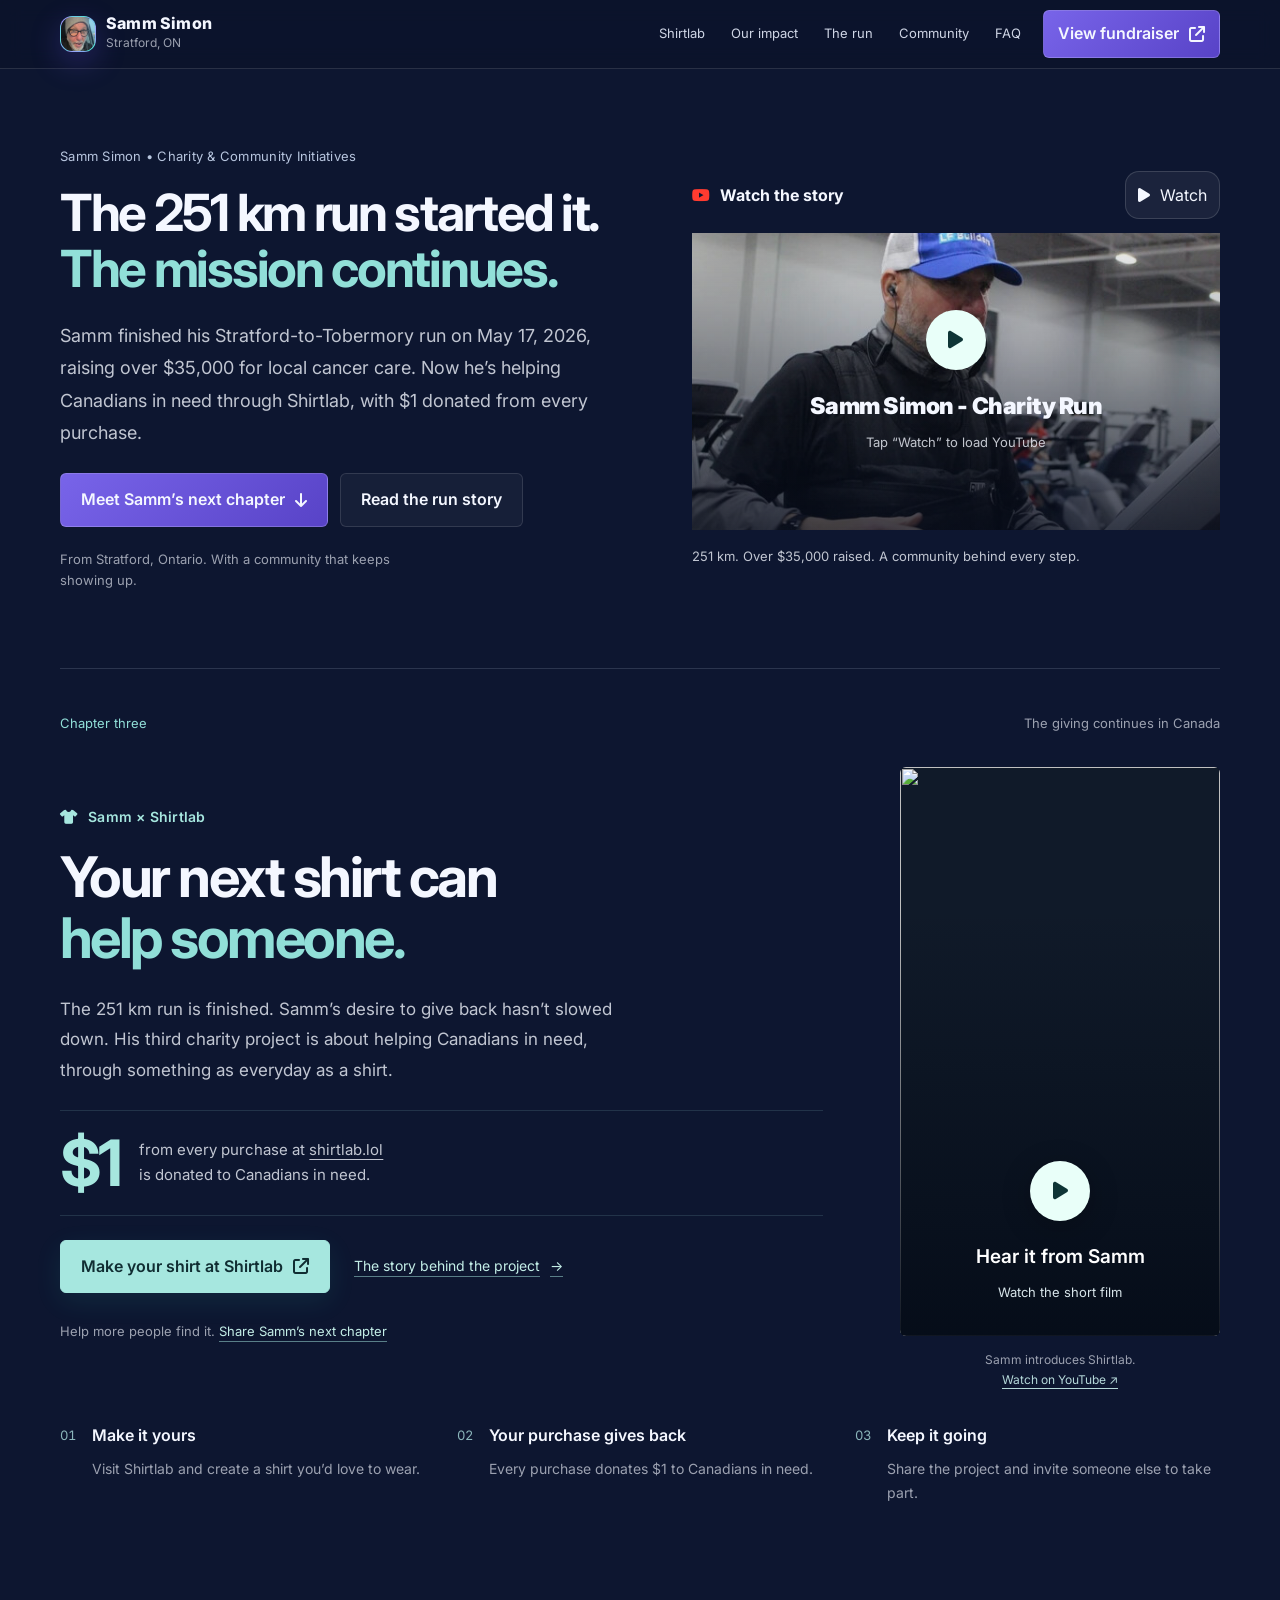
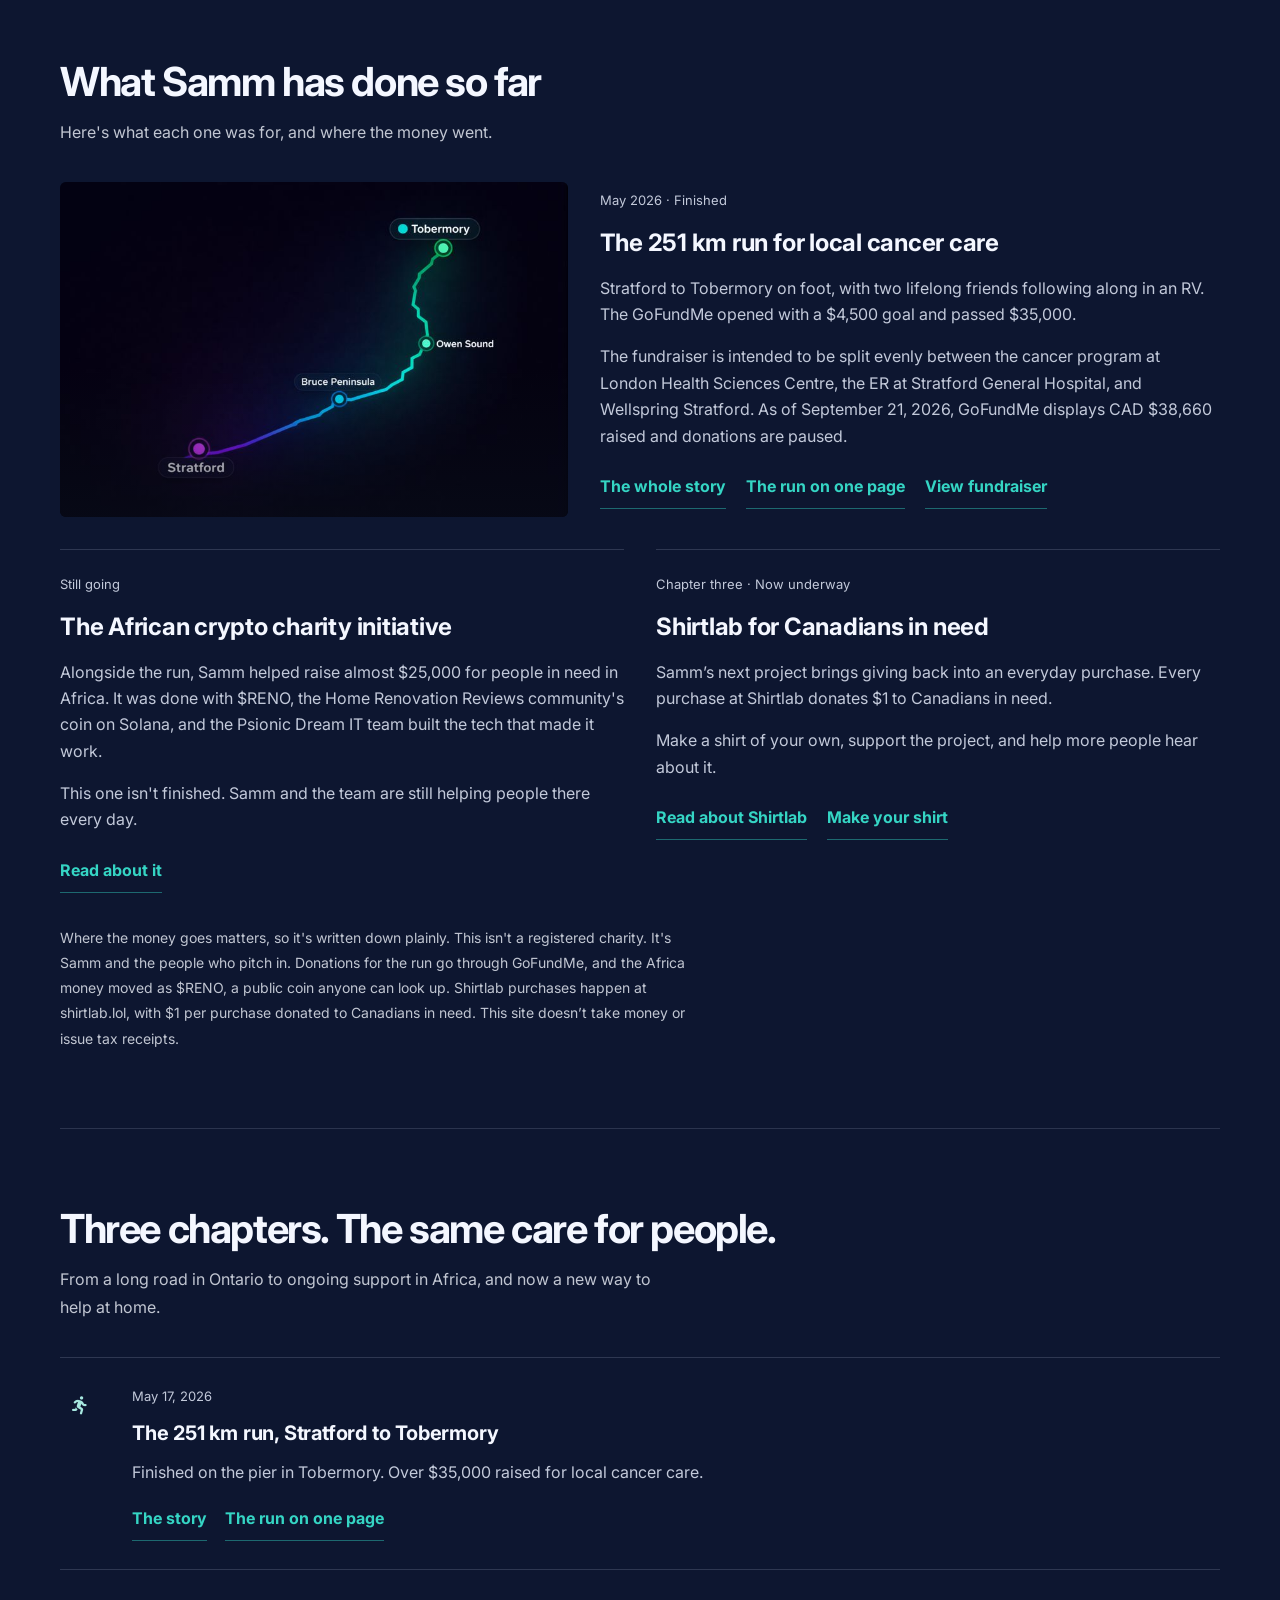
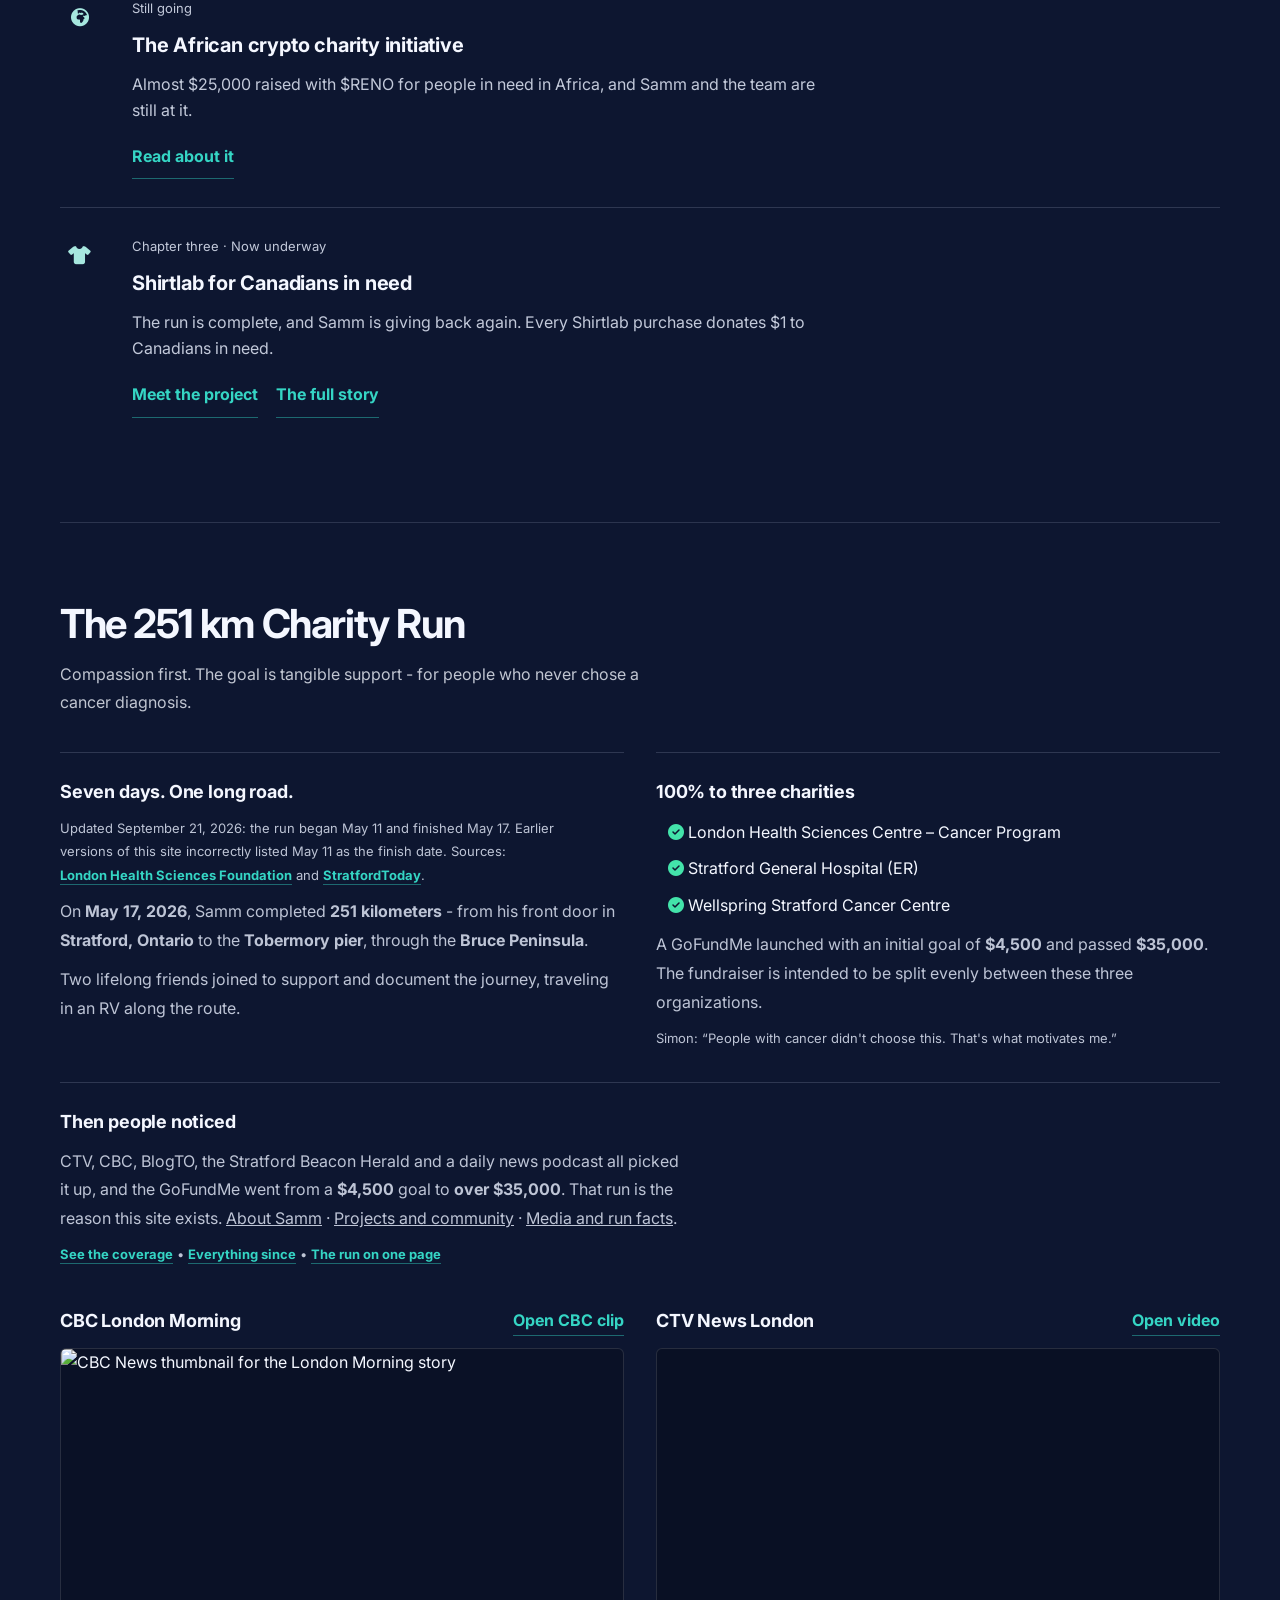
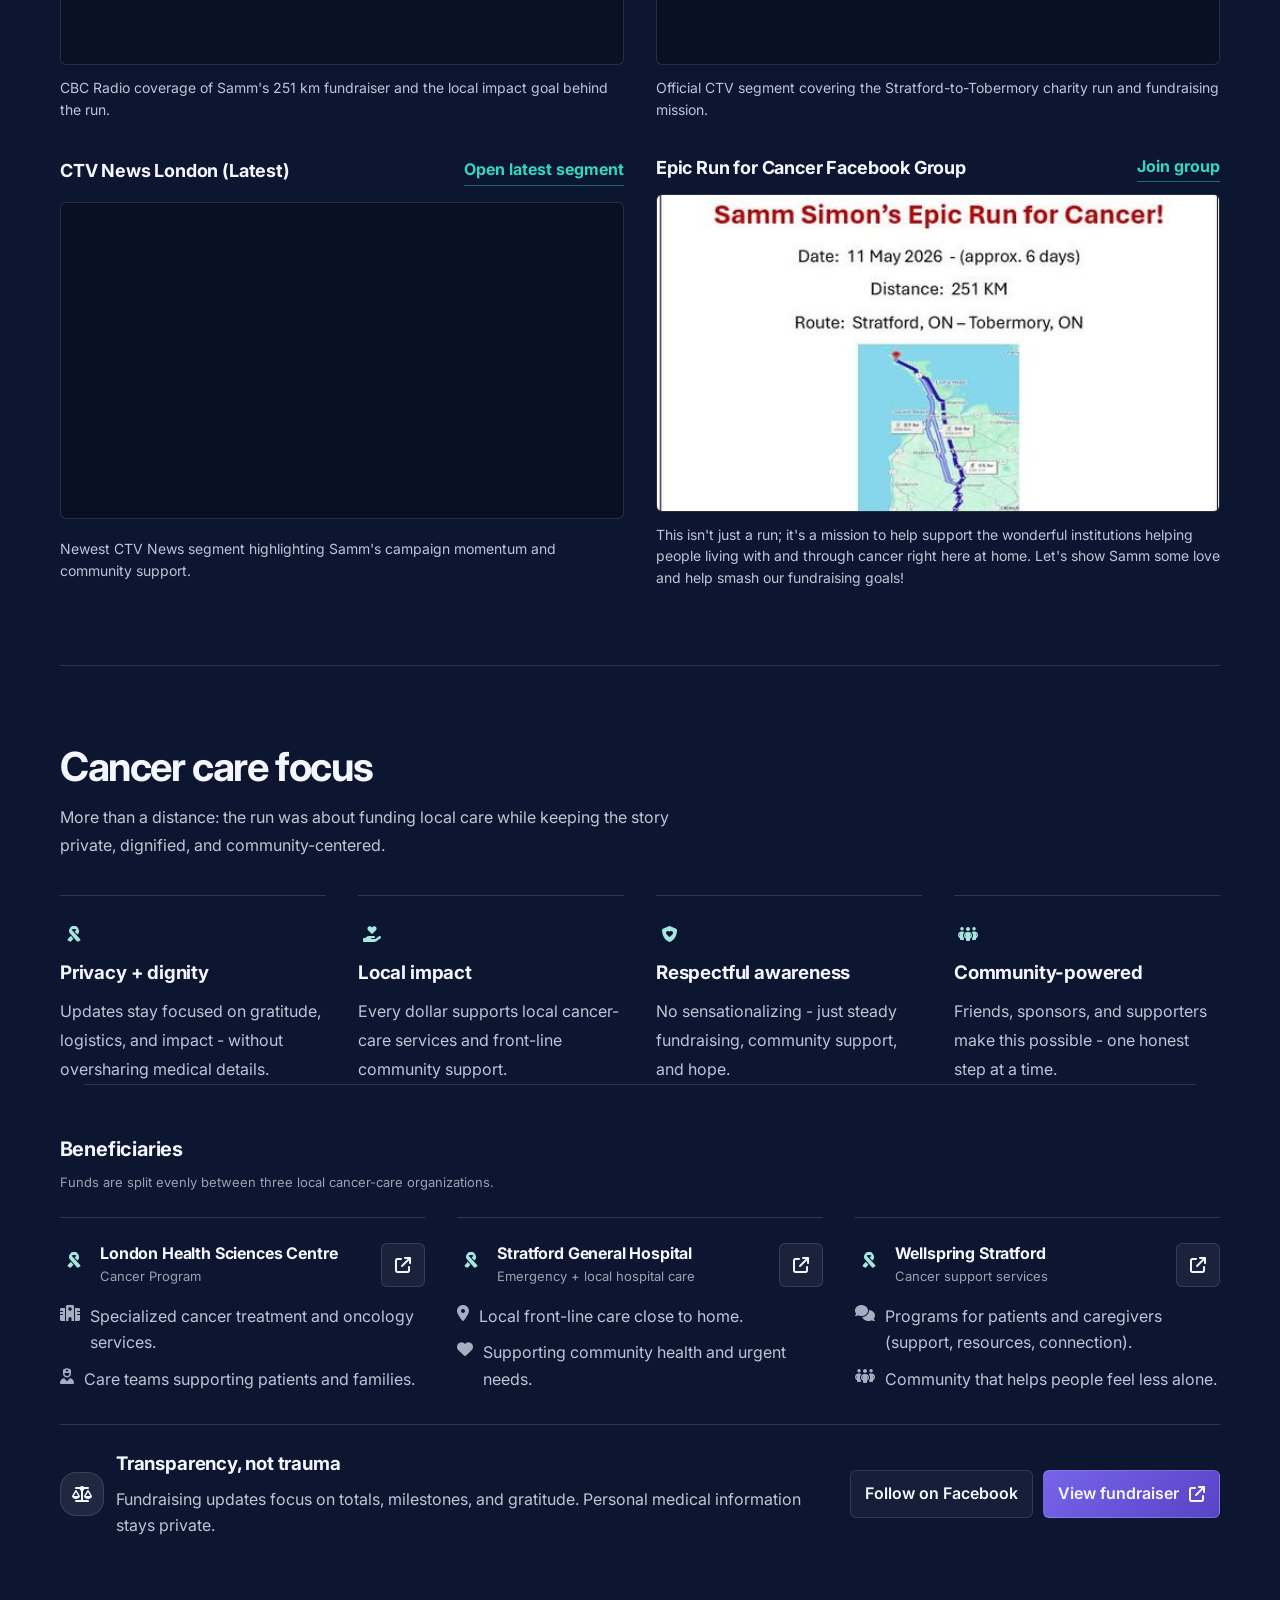
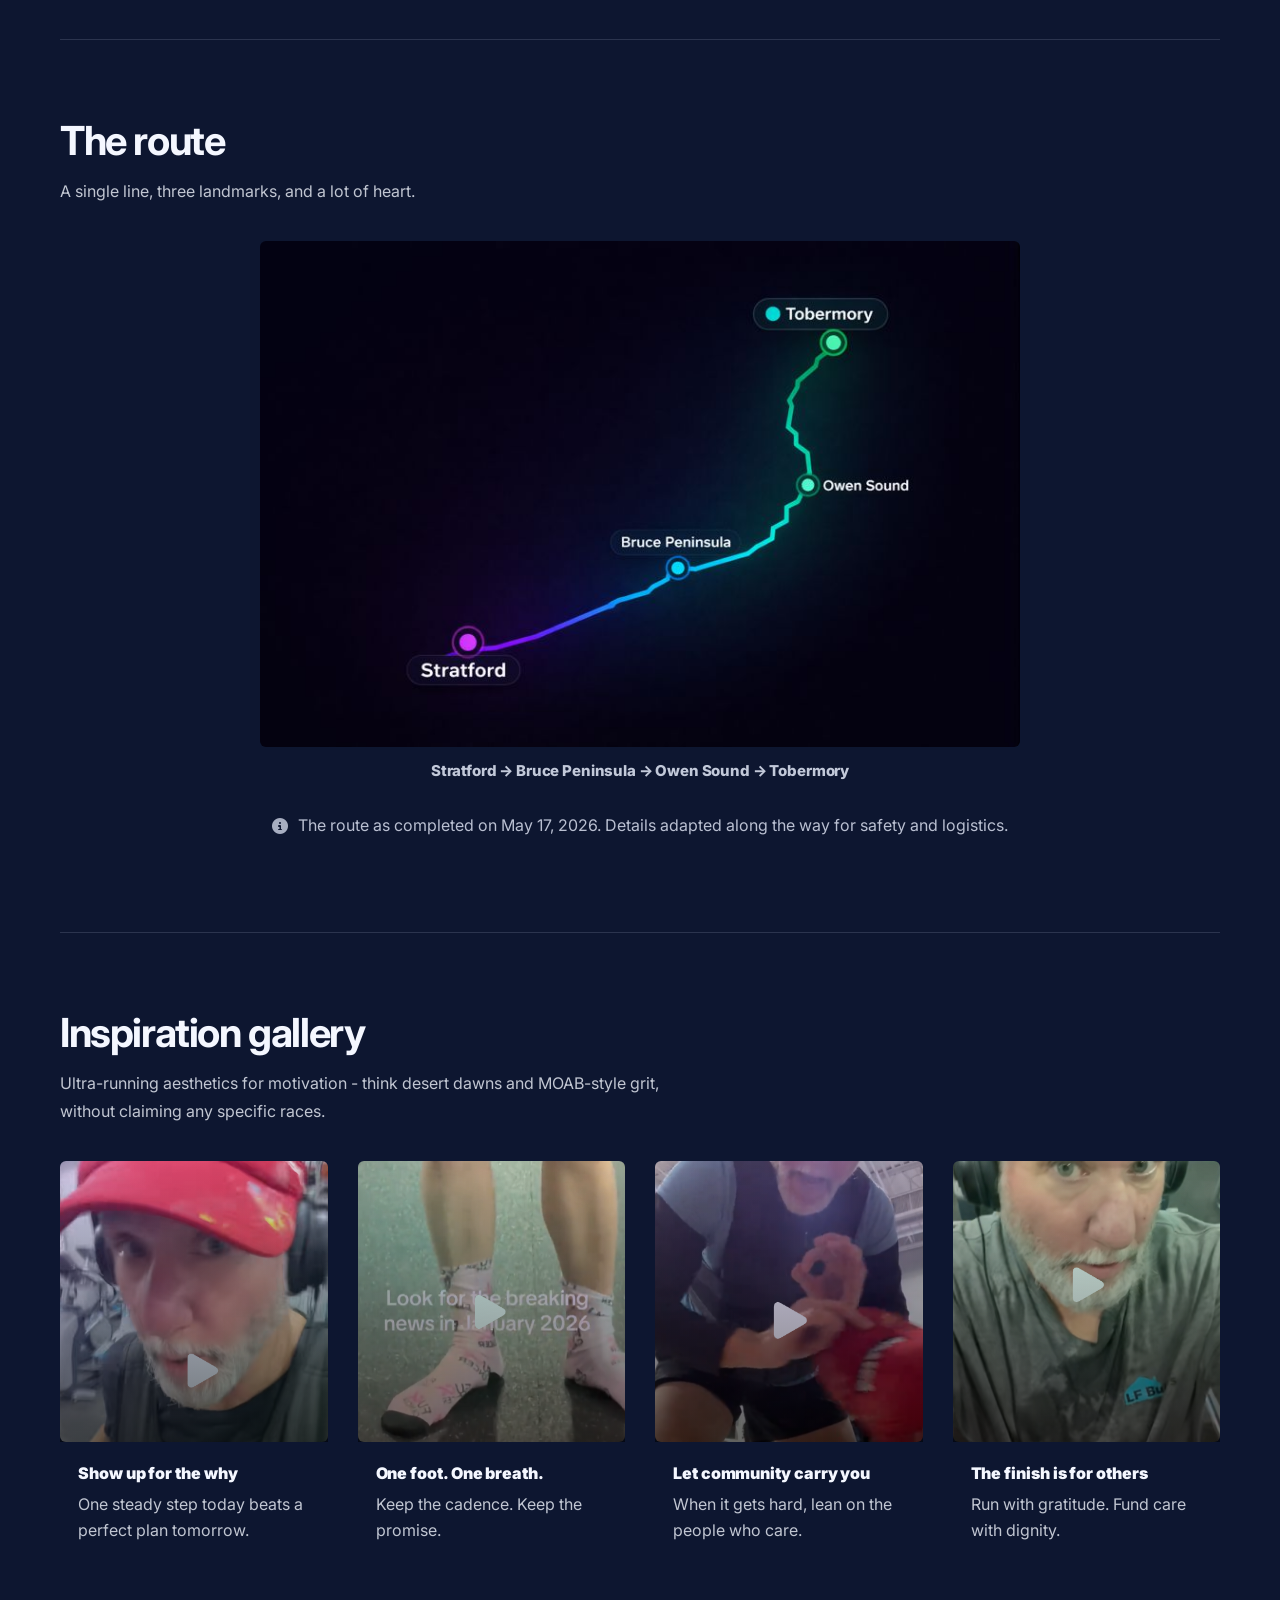
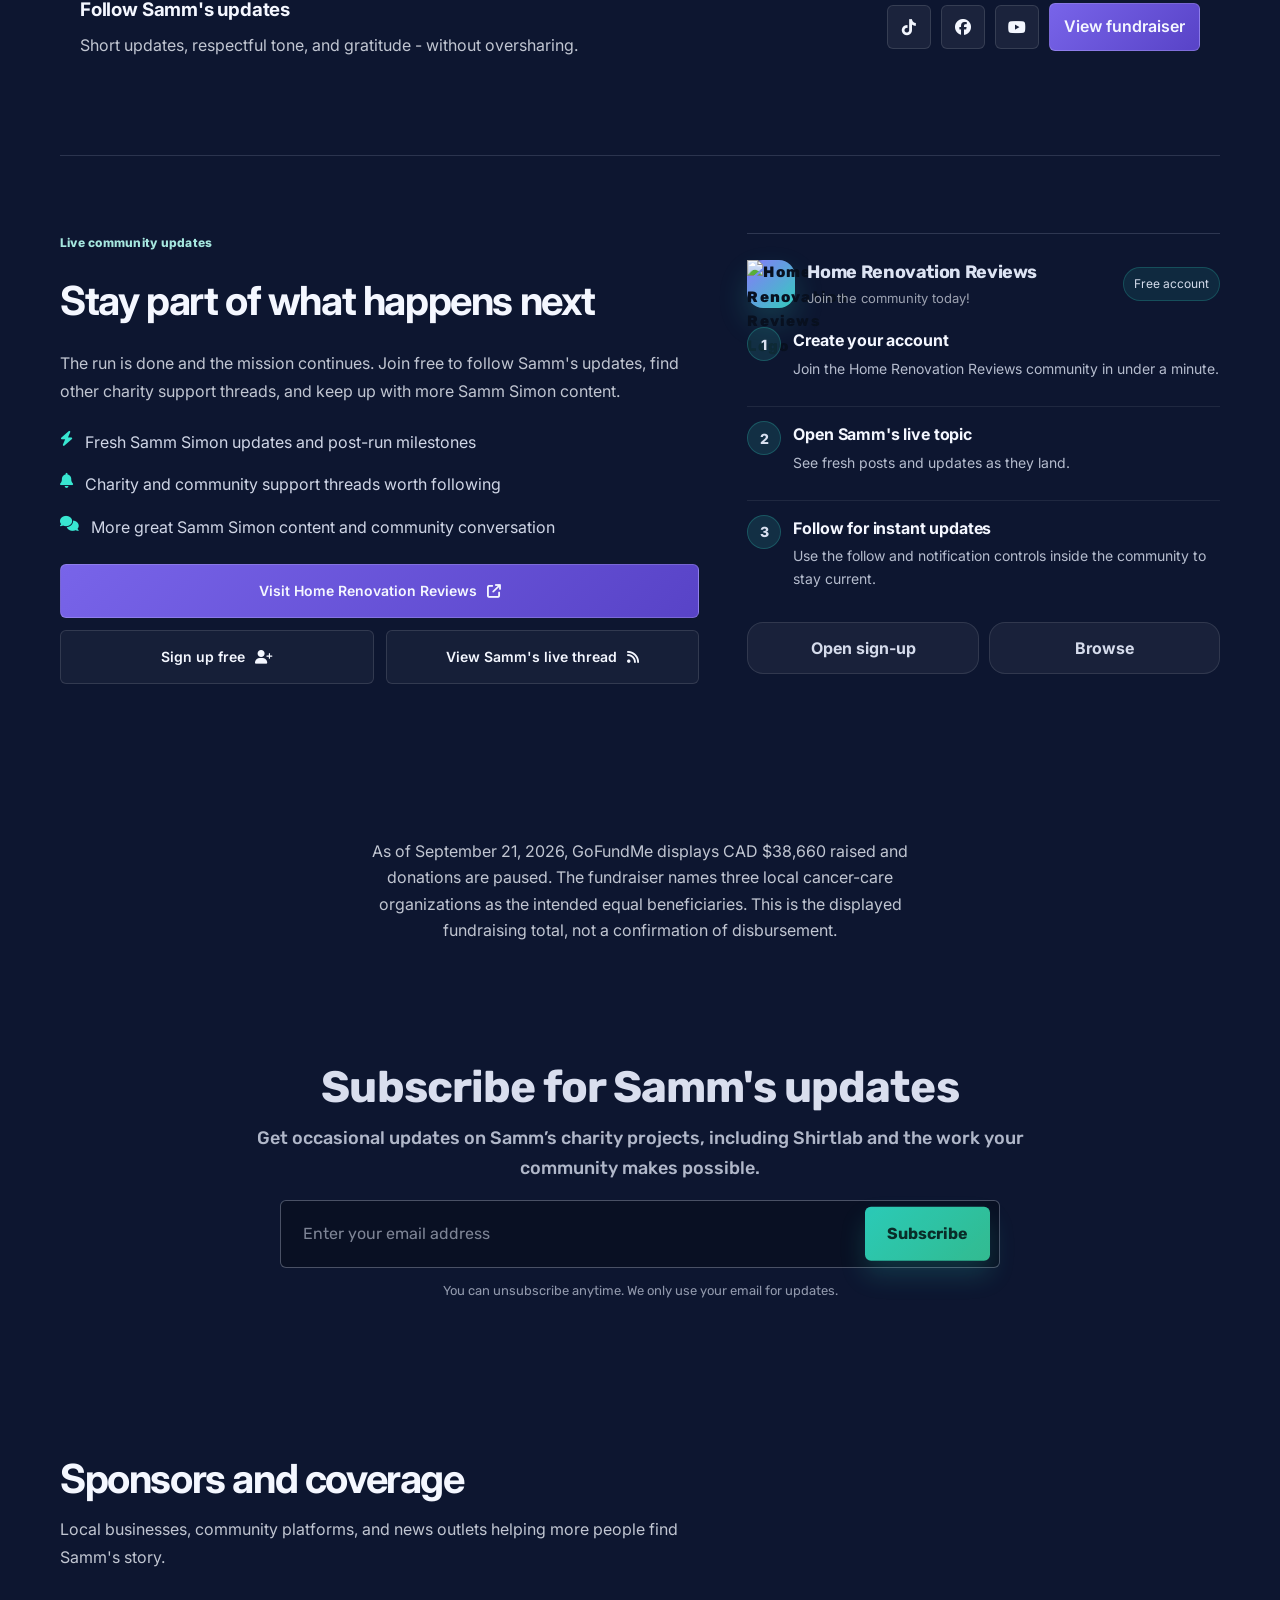
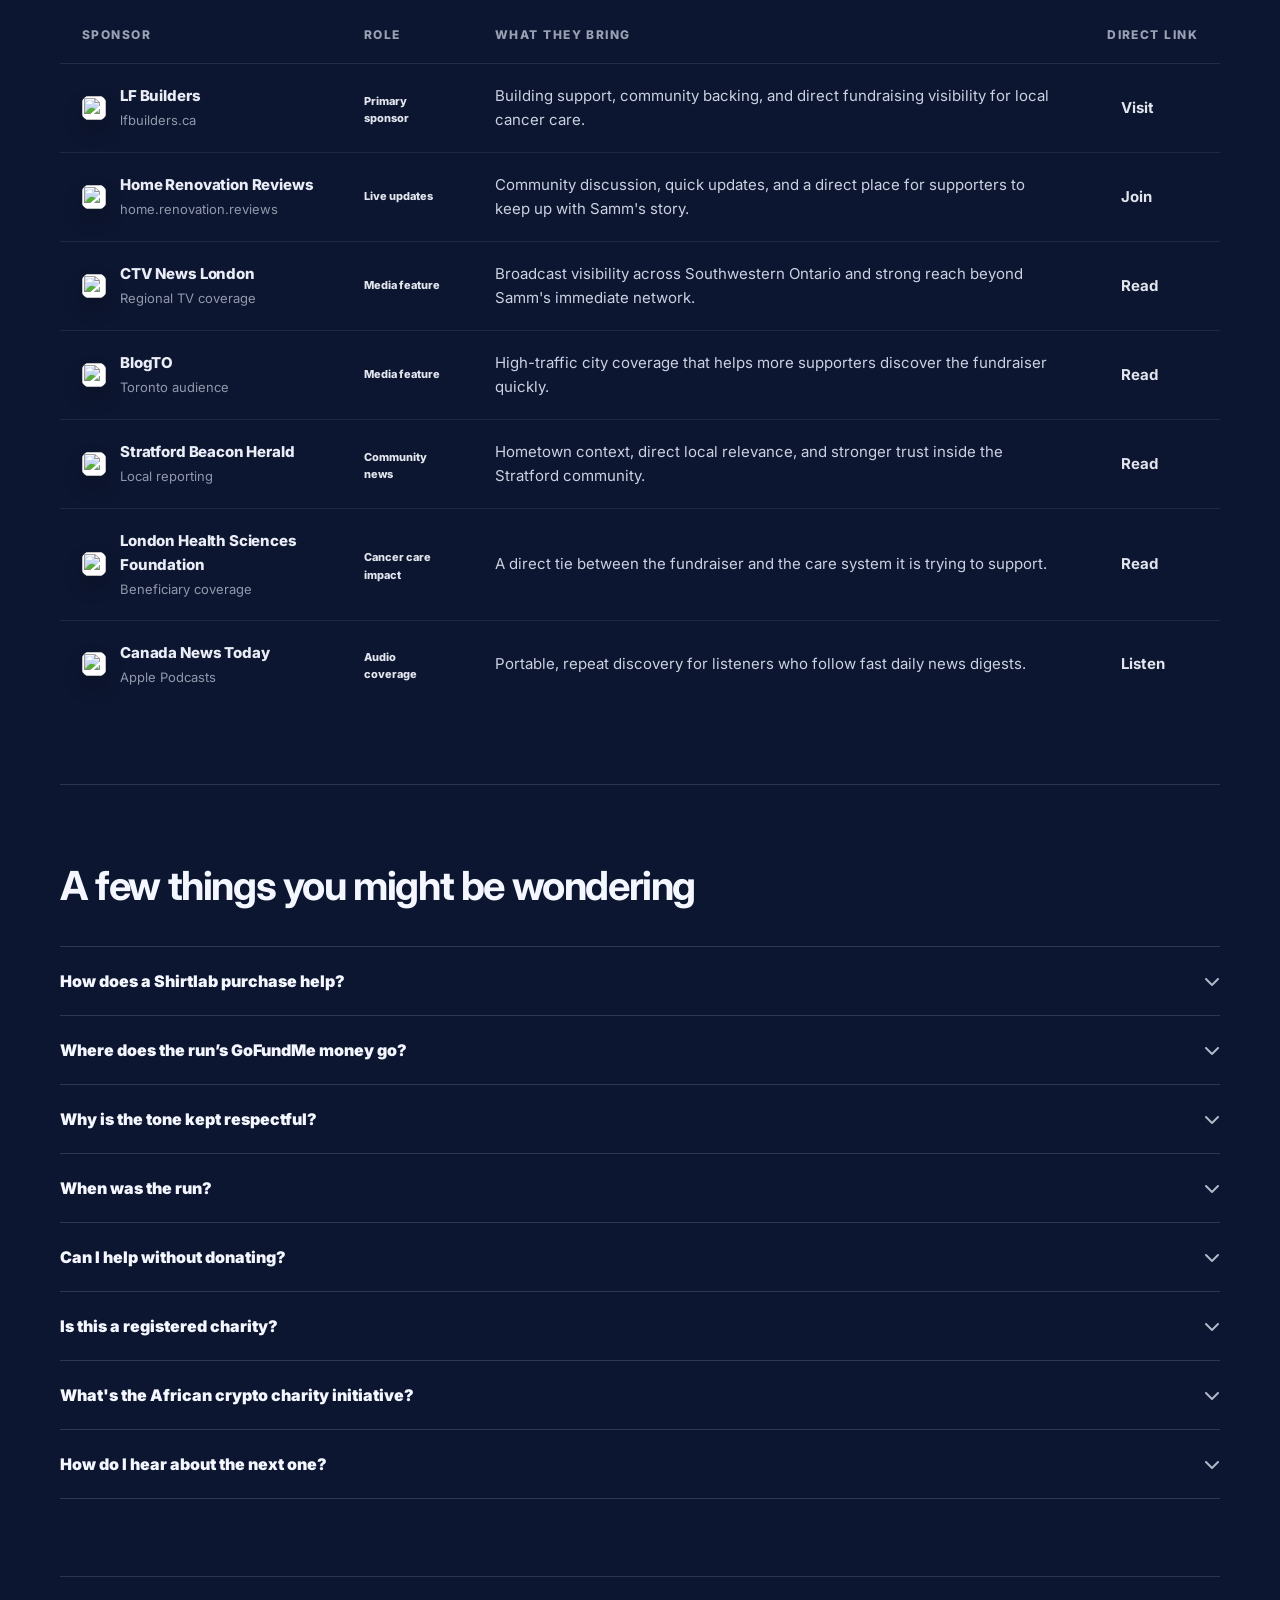
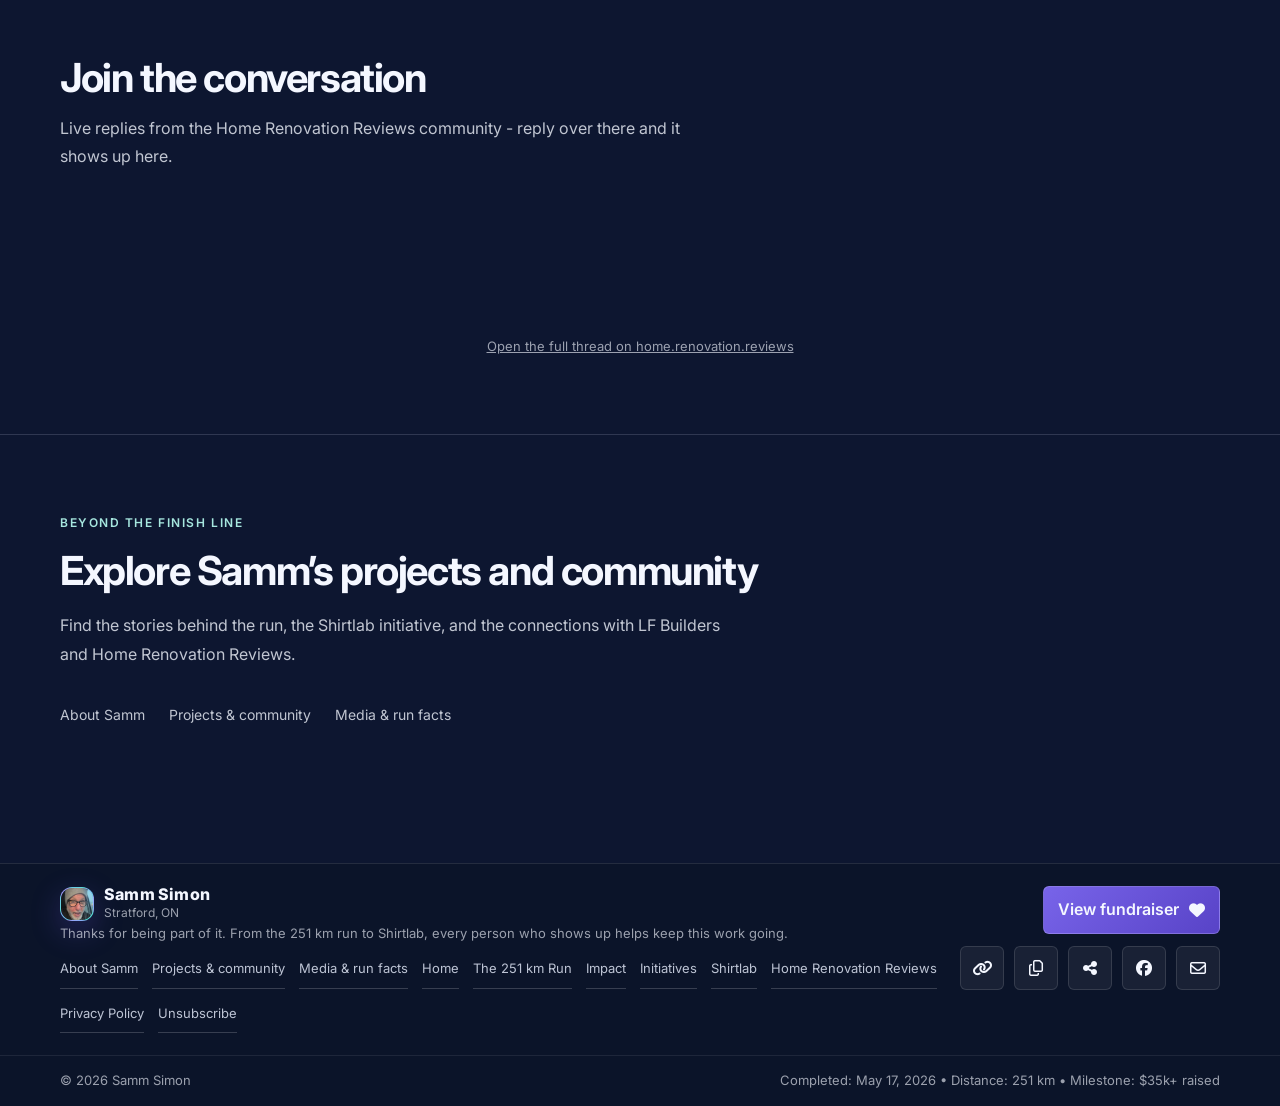
==== commit 2bb384f4: "Improve project discovery, styling and contextual ecosystem links" ====
--- a/index.html
+++ b/index.html
@@ -126,7 +126,7 @@
 			referrerpolicy="no-referrer"
 		/>
 
-		<link rel="stylesheet" href="public/styles/styles.css?v=20260919-1" />
+		<link rel="stylesheet" href="public/styles/styles.css?v=20260921-2" />
 		<!-- Google tag (gtag.js) -->
 		<script async src="https://www.googletagmanager.com/gtag/js?id=G-WMC7YJ90G8"></script>
 			<script>
@@ -1171,7 +1171,8 @@
 				</div>
 			</section>
 
-		</main>
+		<section class="section connection-summary" aria-labelledby="connections-title"><div class="container"><p class="connection-label">Beyond the finish line</p><h2 class="section-title" id="connections-title">Explore Samm’s projects and community</h2><p>Find the stories behind the run, the Shirtlab initiative, and the connections with LF Builders and Home Renovation Reviews.</p><nav class="hub-nav" aria-label="Explore Samm Simon"><a href="/about.html">About Samm</a><a href="/projects.html">Projects &amp; community</a><a href="/media.html">Media &amp; run facts</a></nav></div></section>
+</main>
 
 		<footer class="footer" aria-label="Footer">
 			<div class="container footer-grid">
@@ -1187,6 +1188,9 @@
 						Thanks for being part of it. From the 251 km run to Shirtlab, every person who shows up helps keep this work going.
 					</p>
 					<nav class="footer-links" aria-label="Footer">
+<a href="/about.html">About Samm</a>
+<a href="/projects.html">Projects &amp; community</a>
+<a href="/media.html">Media &amp; run facts</a>
 						<a href="#top">Home</a>
 						<a href="#story">The 251 km Run</a>
 						<a href="#impact">Impact</a>
--- a/public/styles/styles.css
+++ b/public/styles/styles.css
@@ -3271,3 +3271,31 @@
     .video-top{padding:0 0 12px}
     .video-caption{padding:14px 0 0}
 }
+
+/* Project directory and consistent entity-hub navigation. */
+.hub-nav{display:flex;flex-wrap:wrap;gap:10px 24px;margin:24px 0;color:var(--muted);font-size:14px}
+.hub-nav a{padding:10px 0;text-decoration:none;border-bottom:2px solid transparent}
+.hub-nav a:hover,.hub-nav a[aria-current="page"]{color:#a6e7df;border-bottom-color:#a6e7df}
+.hub-nav a:focus-visible,.connection-card a:focus-visible{outline:2px solid #a6e7df;outline-offset:5px;border-radius:2px}
+.project-directory{display:grid;gap:56px;padding-top:32px}
+.project-directory h2{font-size:clamp(24px,3vw,32px);letter-spacing:-.025em;margin:0 0 18px}
+.project-feature{display:grid;grid-template-columns:minmax(0,1.5fr) minmax(220px,1fr);gap:24px 48px;padding:32px;border-left:3px solid #a6e7df;background:rgba(166,231,223,.045)}
+.project-feature p,.connection-card p,.connection-intro,.connection-summary p{color:var(--muted);line-height:1.8;max-width:68ch}
+.project-feature>.fine{grid-column:1/-1;margin:0}
+.connection-label{font-size:12px!important;text-transform:uppercase;letter-spacing:.13em;color:#a6e7df!important;font-weight:600;margin:0 0 14px}
+.project-facts{display:grid;gap:18px;margin:0}
+.project-facts dt{font-size:12px;color:var(--muted)}
+.project-facts dd{margin:5px 0 0;font-weight:600;font-size:20px}
+.connection-grid{display:grid;gap:24px 40px;margin-top:28px}
+.connection-grid-two{grid-template-columns:repeat(2,minmax(0,1fr))}
+.connection-card{display:flex;flex-direction:column;align-items:start;border-top:1px solid var(--reading-rule);padding:24px 0 0;min-width:0}
+.connection-card h3{font-size:23px;margin:0 0 10px;letter-spacing:-.02em}
+.connection-card p{margin:0 0 20px}
+.connection-card>.connection-label{margin-bottom:12px}
+.connection-card>a,.connection-links{margin-top:auto}
+.connection-card a,.connection-note a{color:#a6e7df;text-decoration:underline;text-underline-offset:4px;line-height:1.7}
+.connection-links{display:flex;flex-wrap:wrap;gap:12px 22px}
+.connection-note{border-top:1px solid var(--reading-rule);padding-top:28px}
+.connection-summary{border-top:1px solid var(--reading-rule)}
+@media(max-width:700px){.project-feature,.connection-grid-two{grid-template-columns:1fr}.project-feature{padding:24px}.project-directory{gap:40px}.project-facts{grid-template-columns:repeat(2,minmax(0,1fr))}.hub-nav{gap:8px 20px}}
+@media(max-width:380px){.project-facts{grid-template-columns:1fr}}
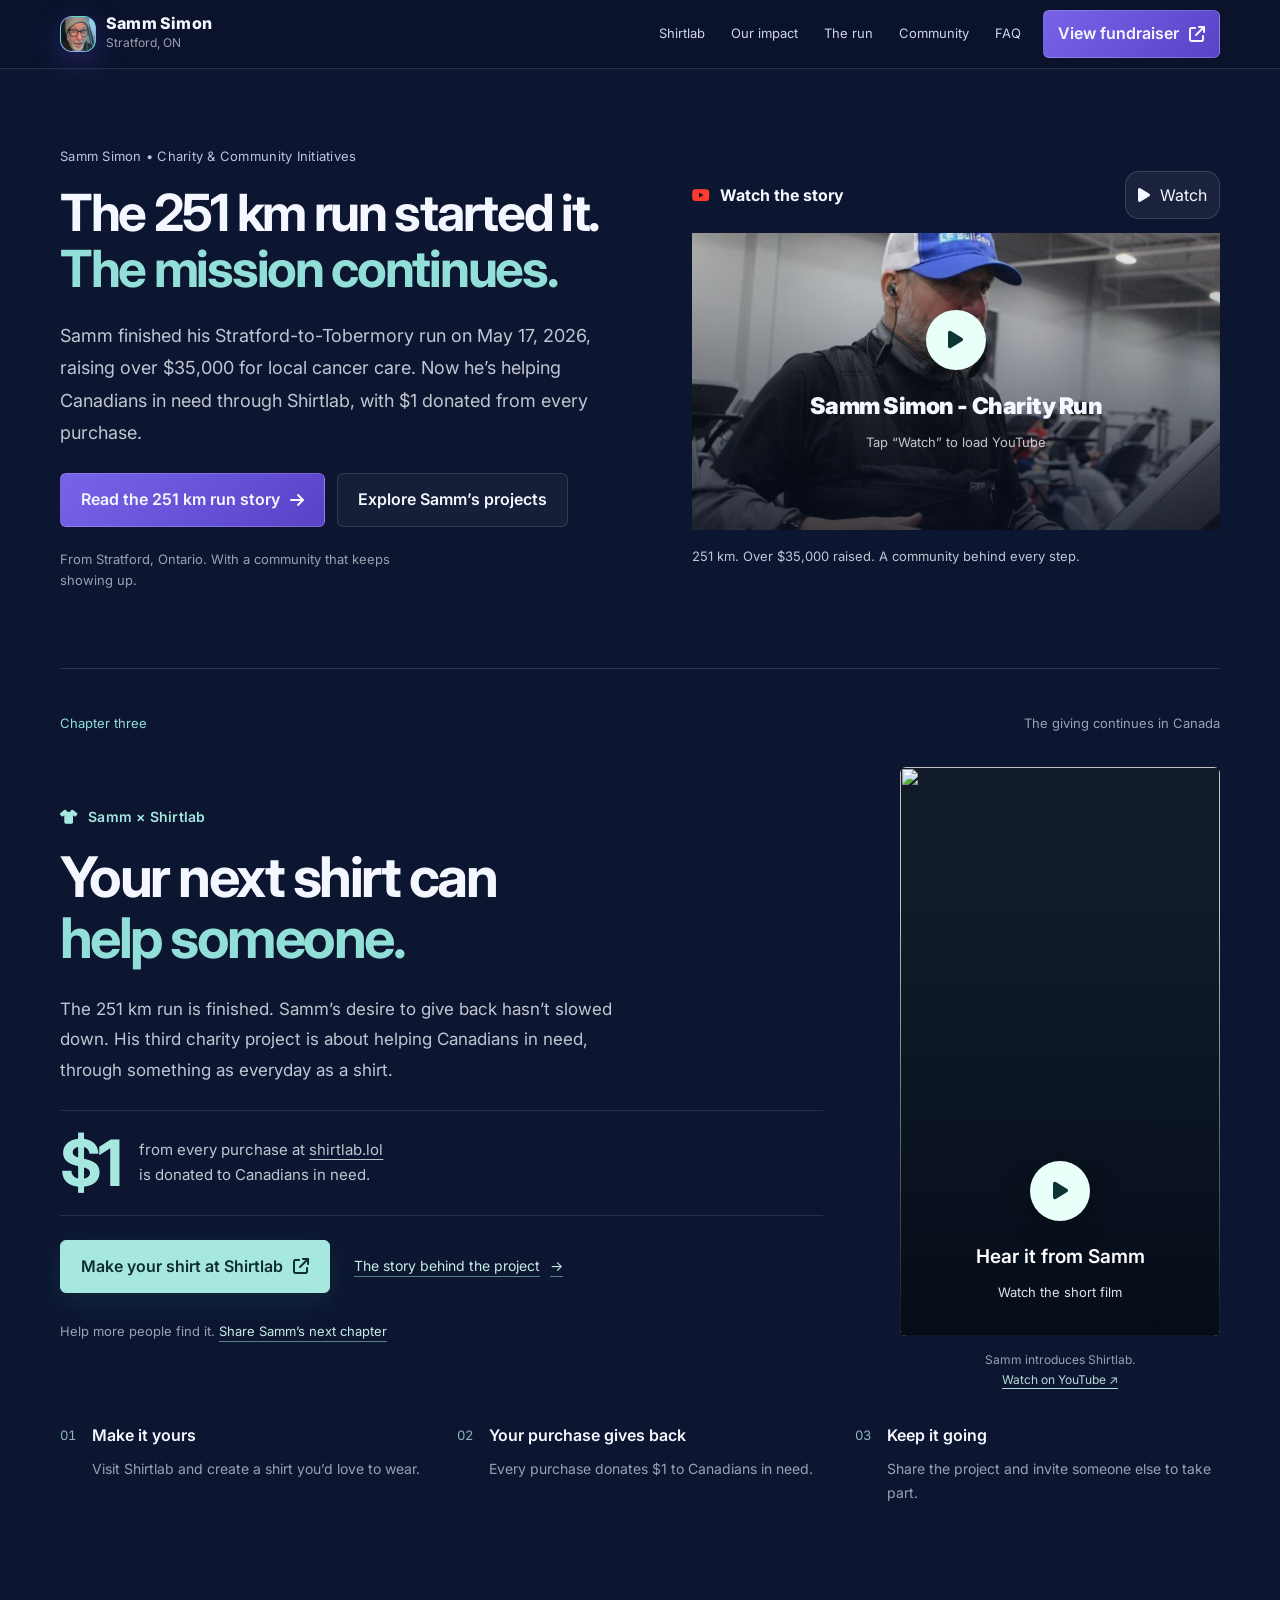
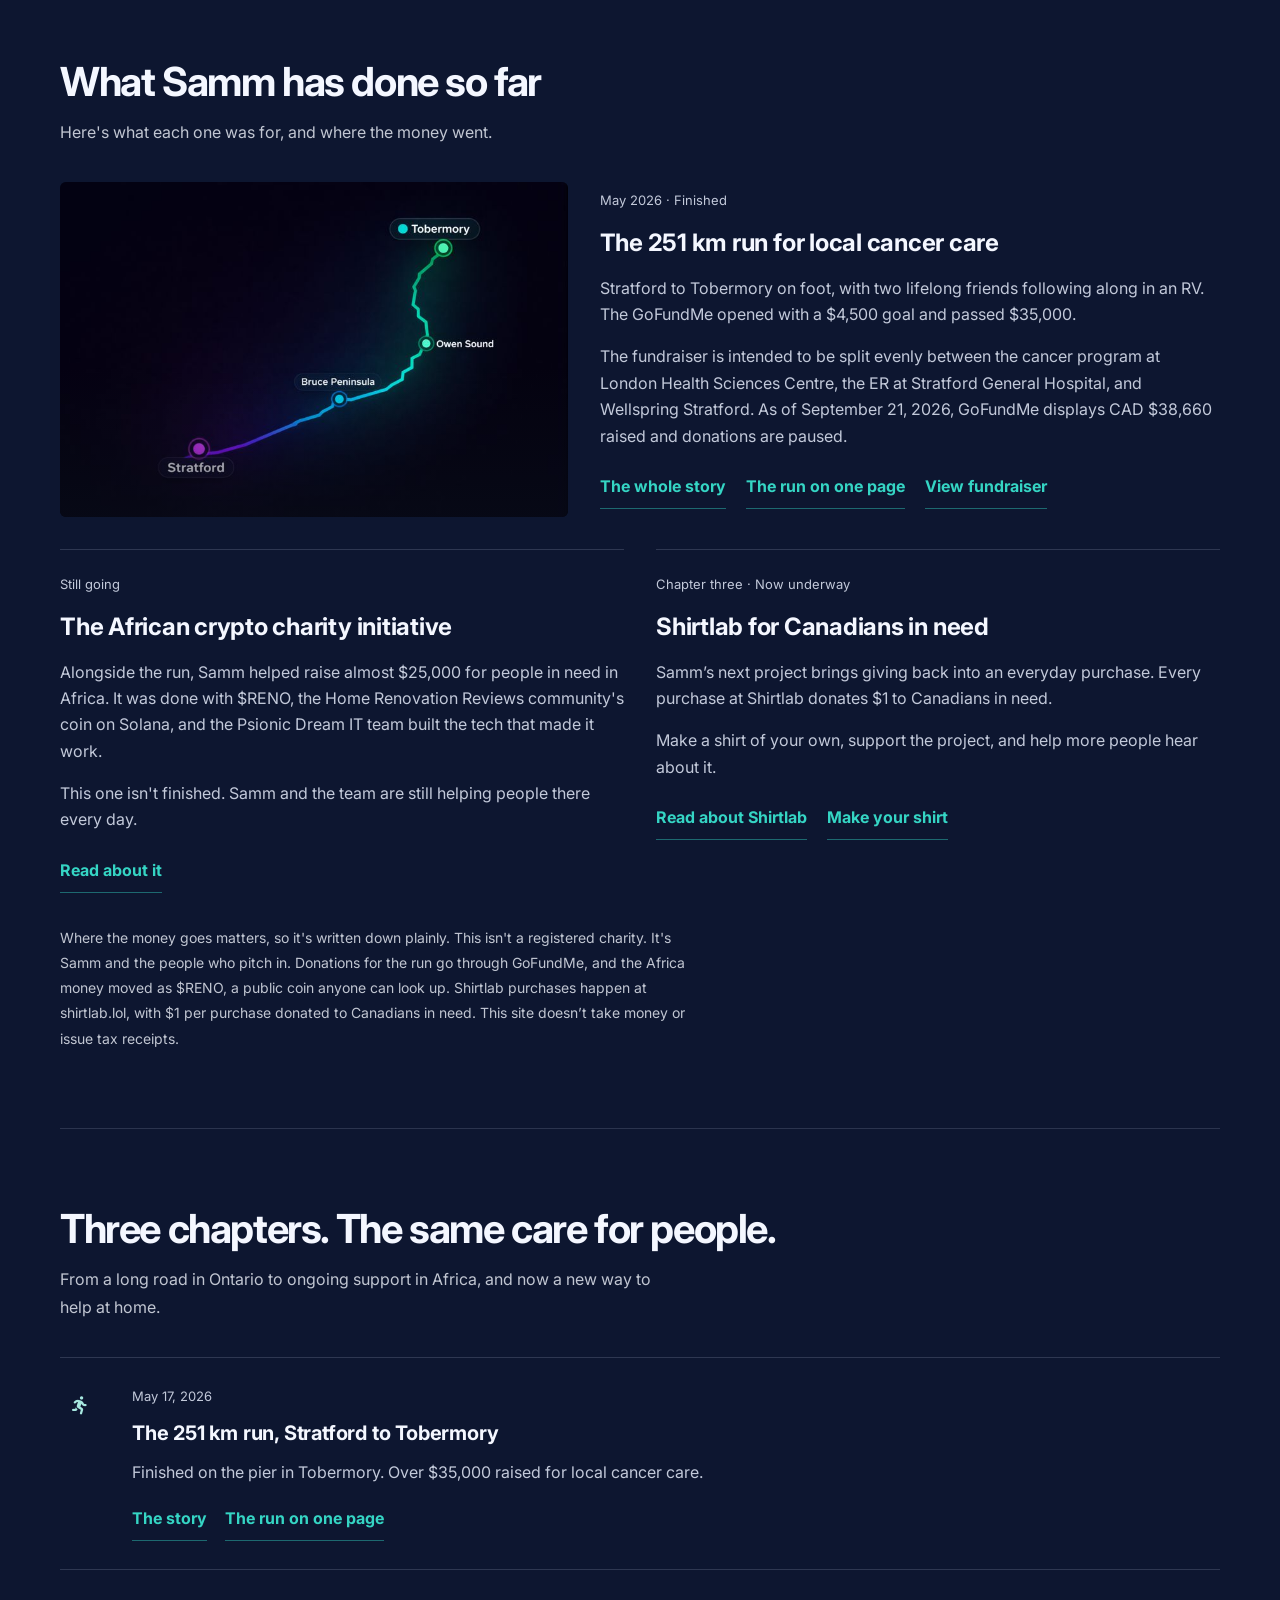
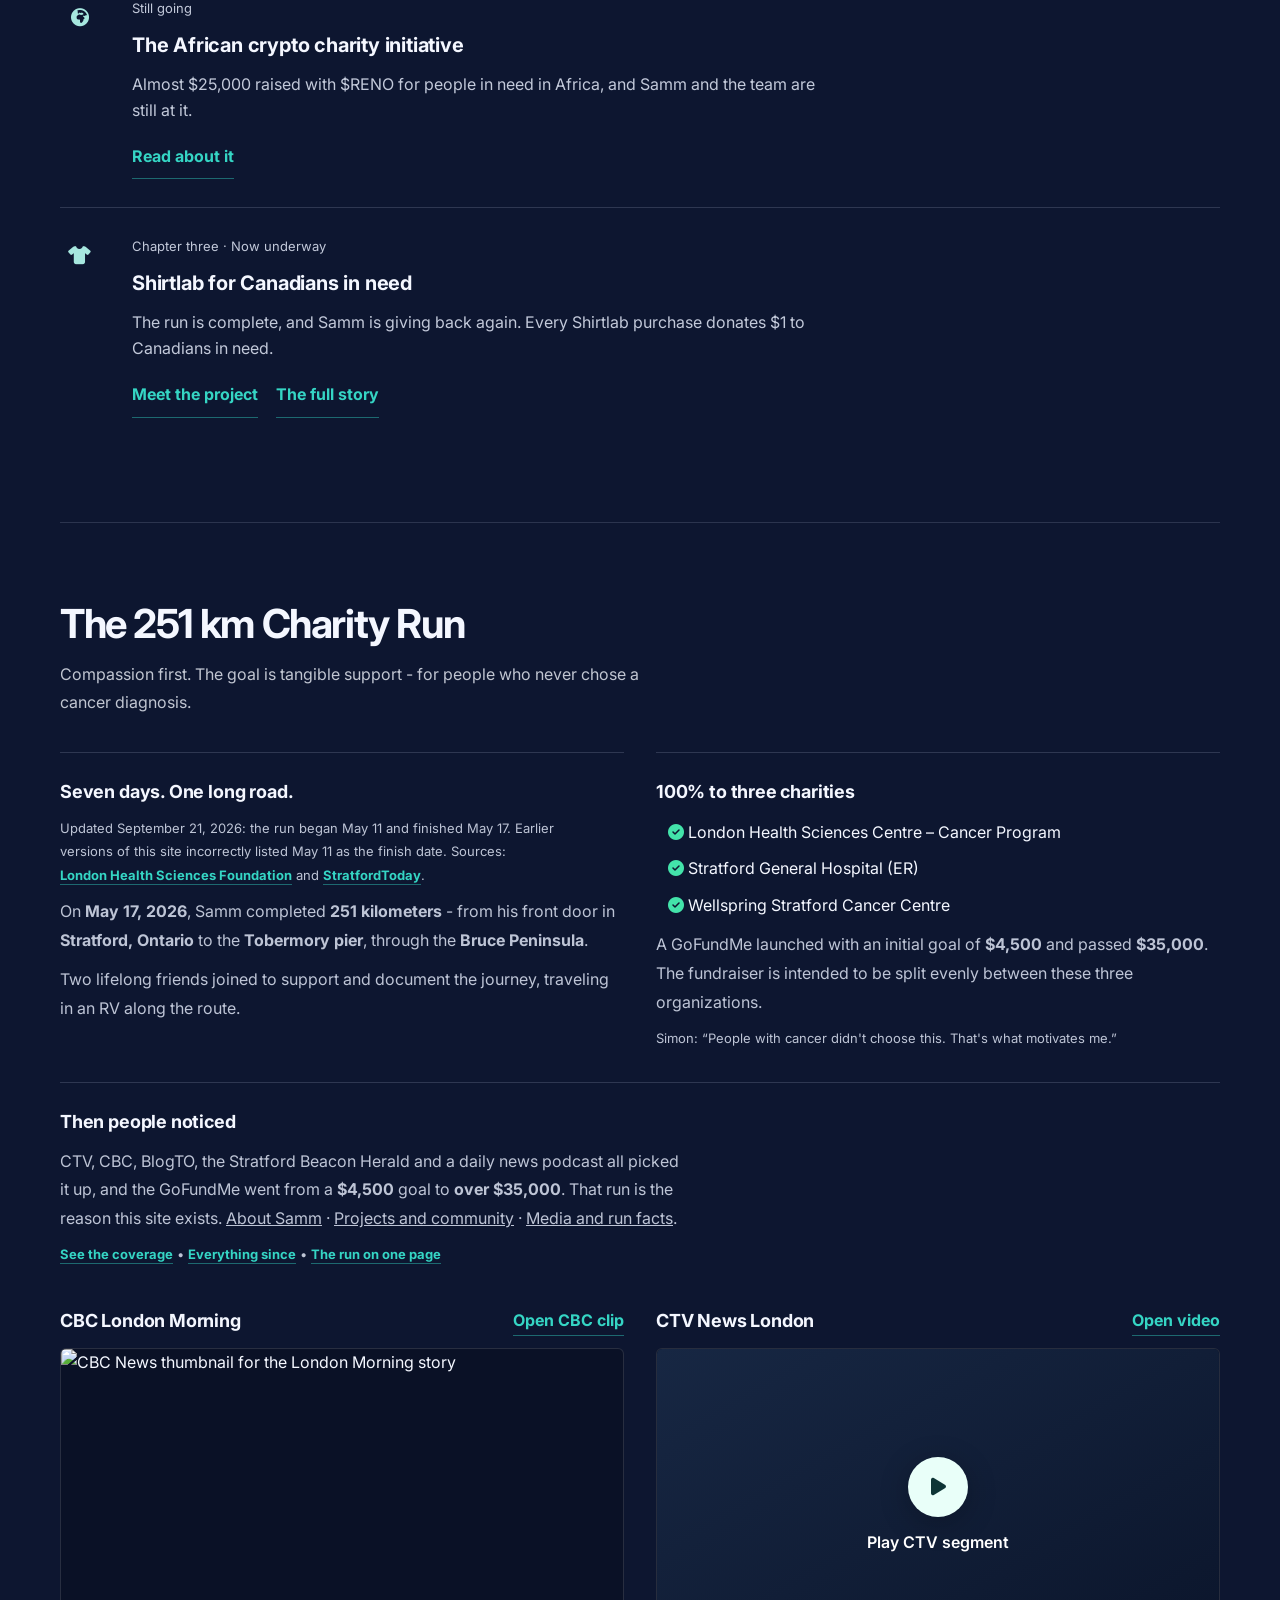
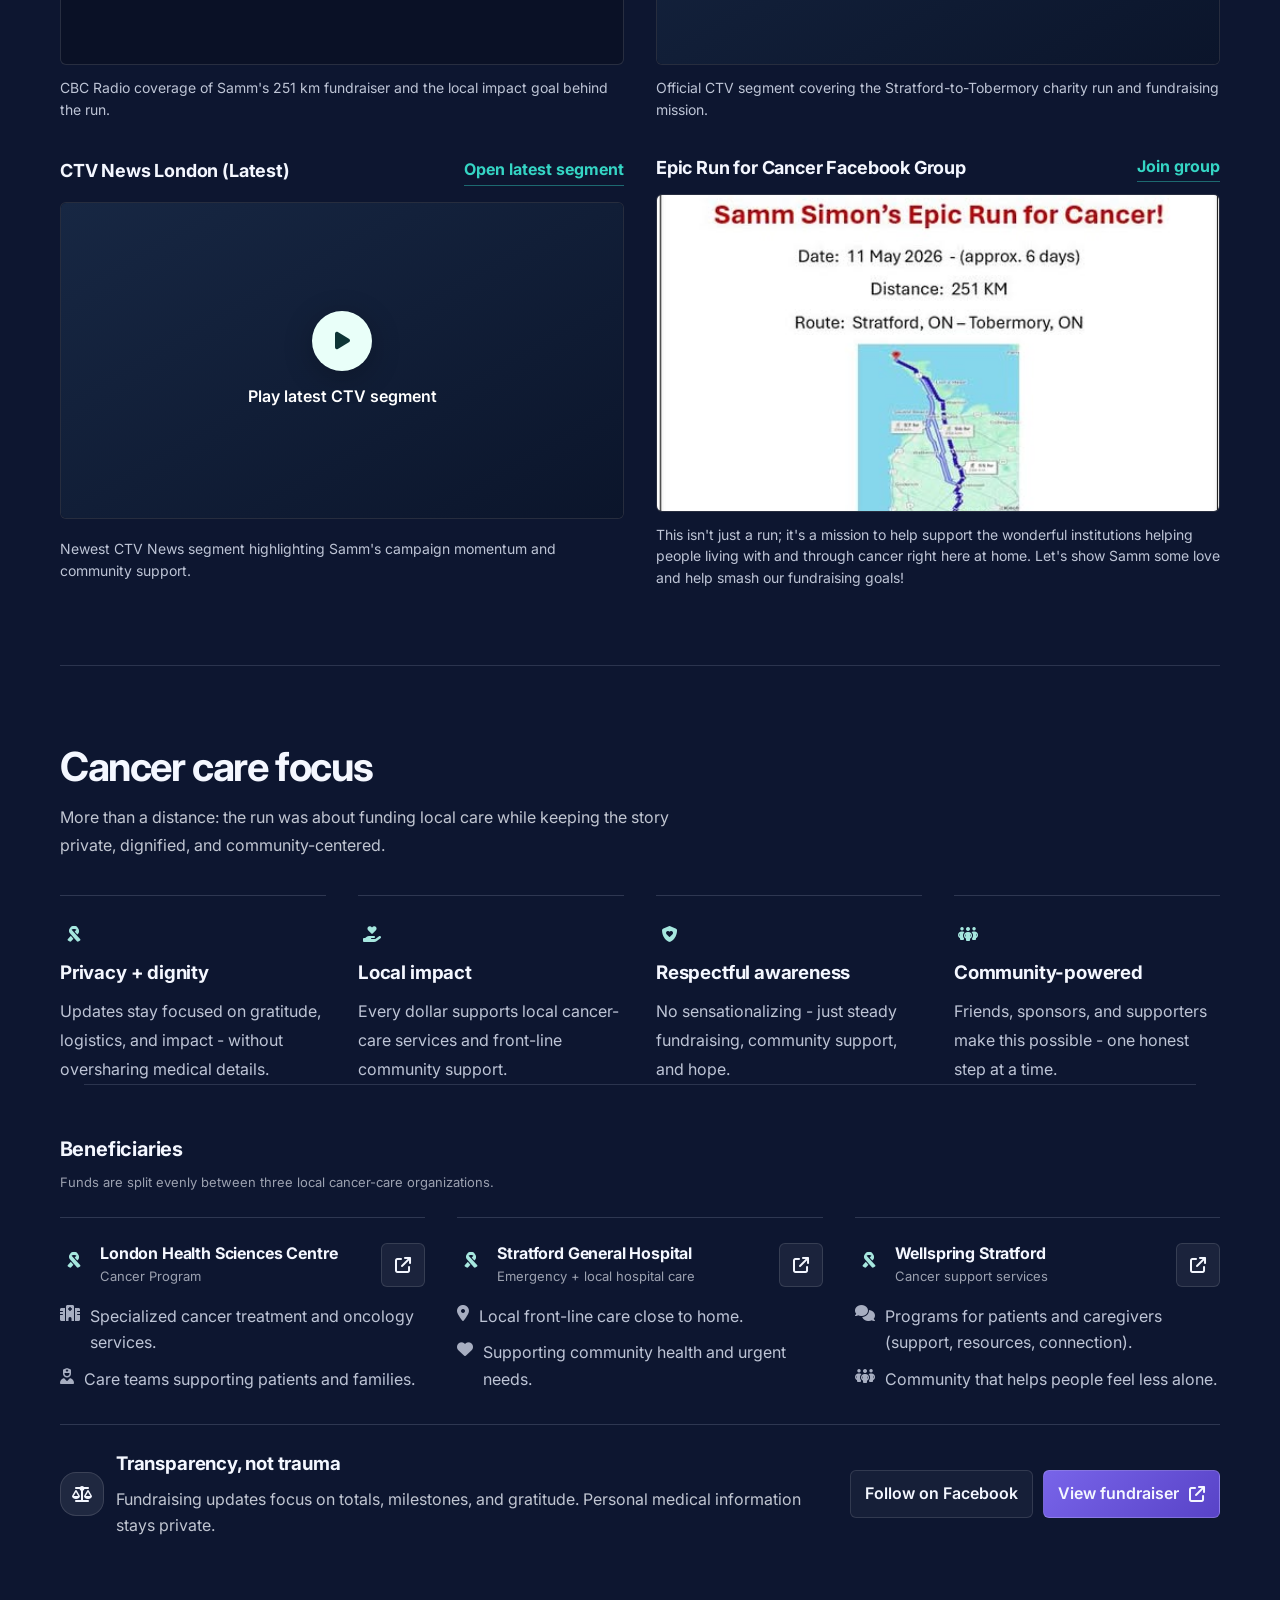
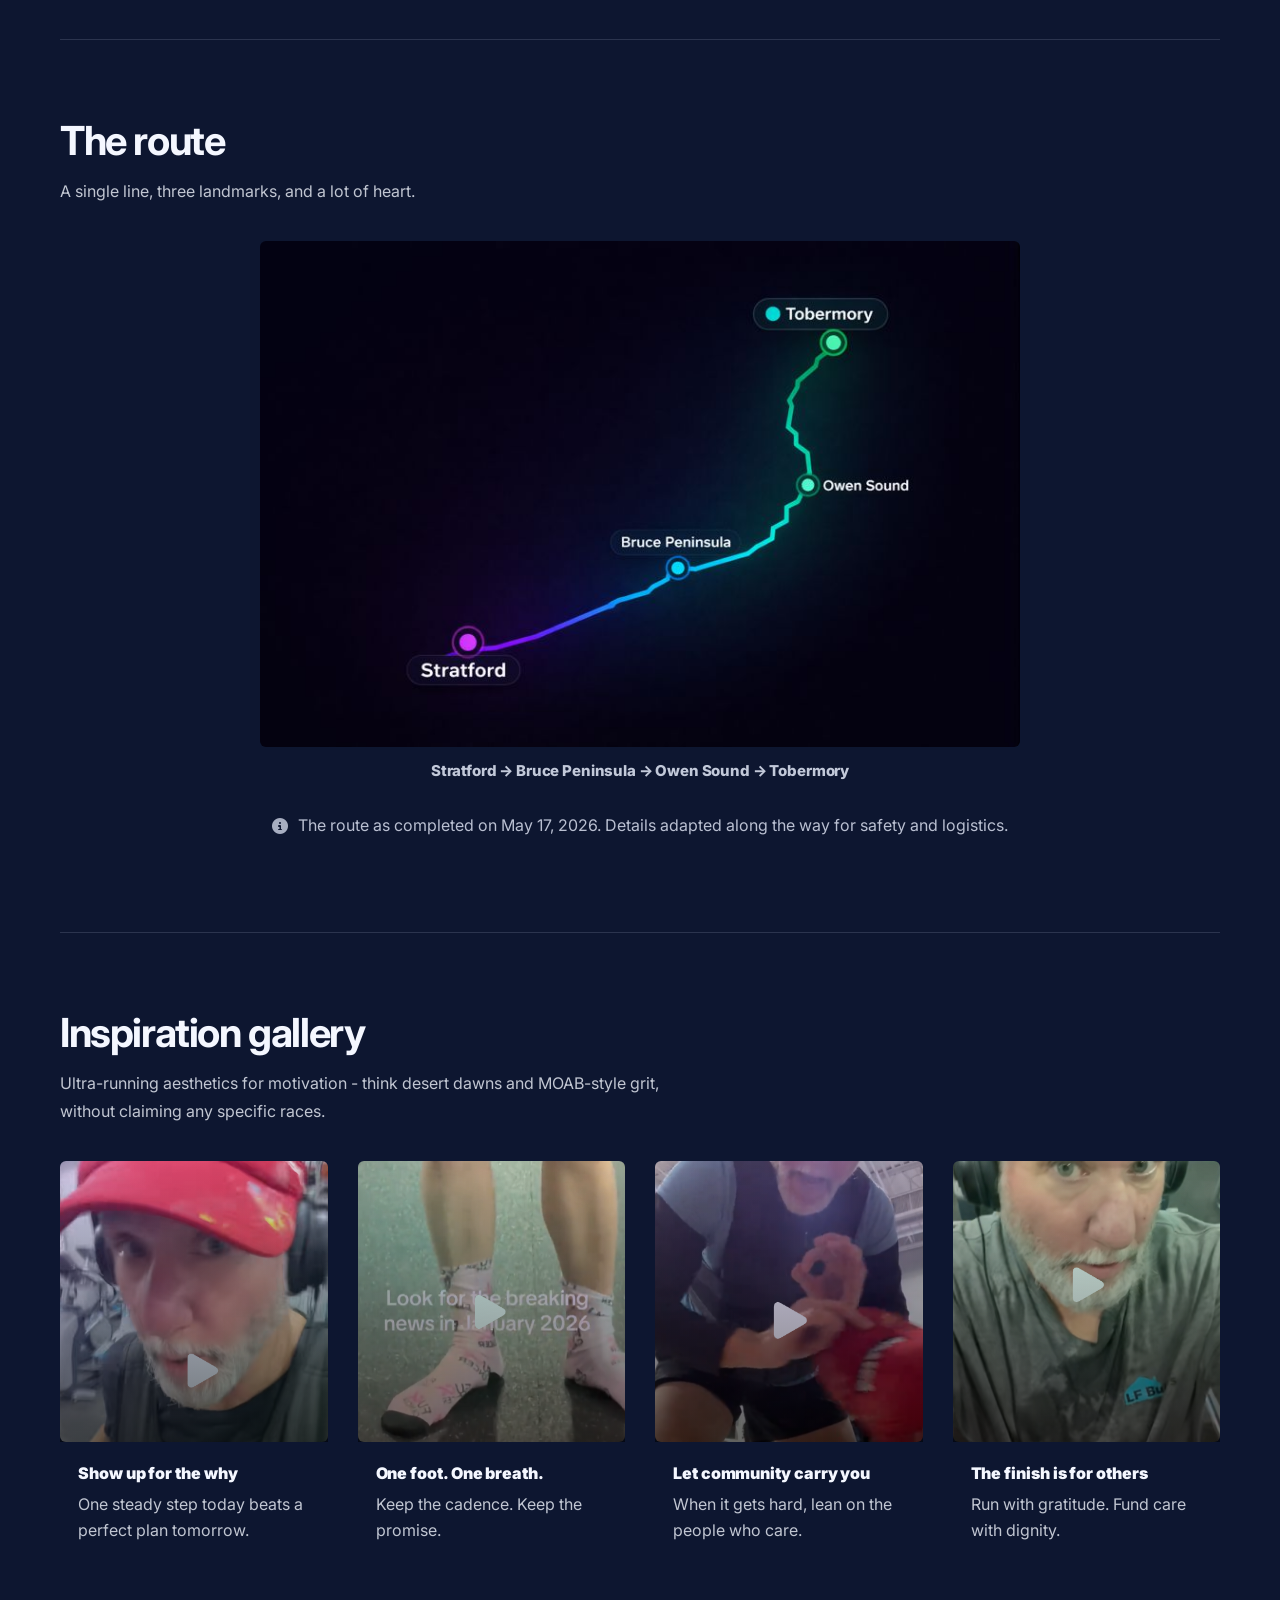
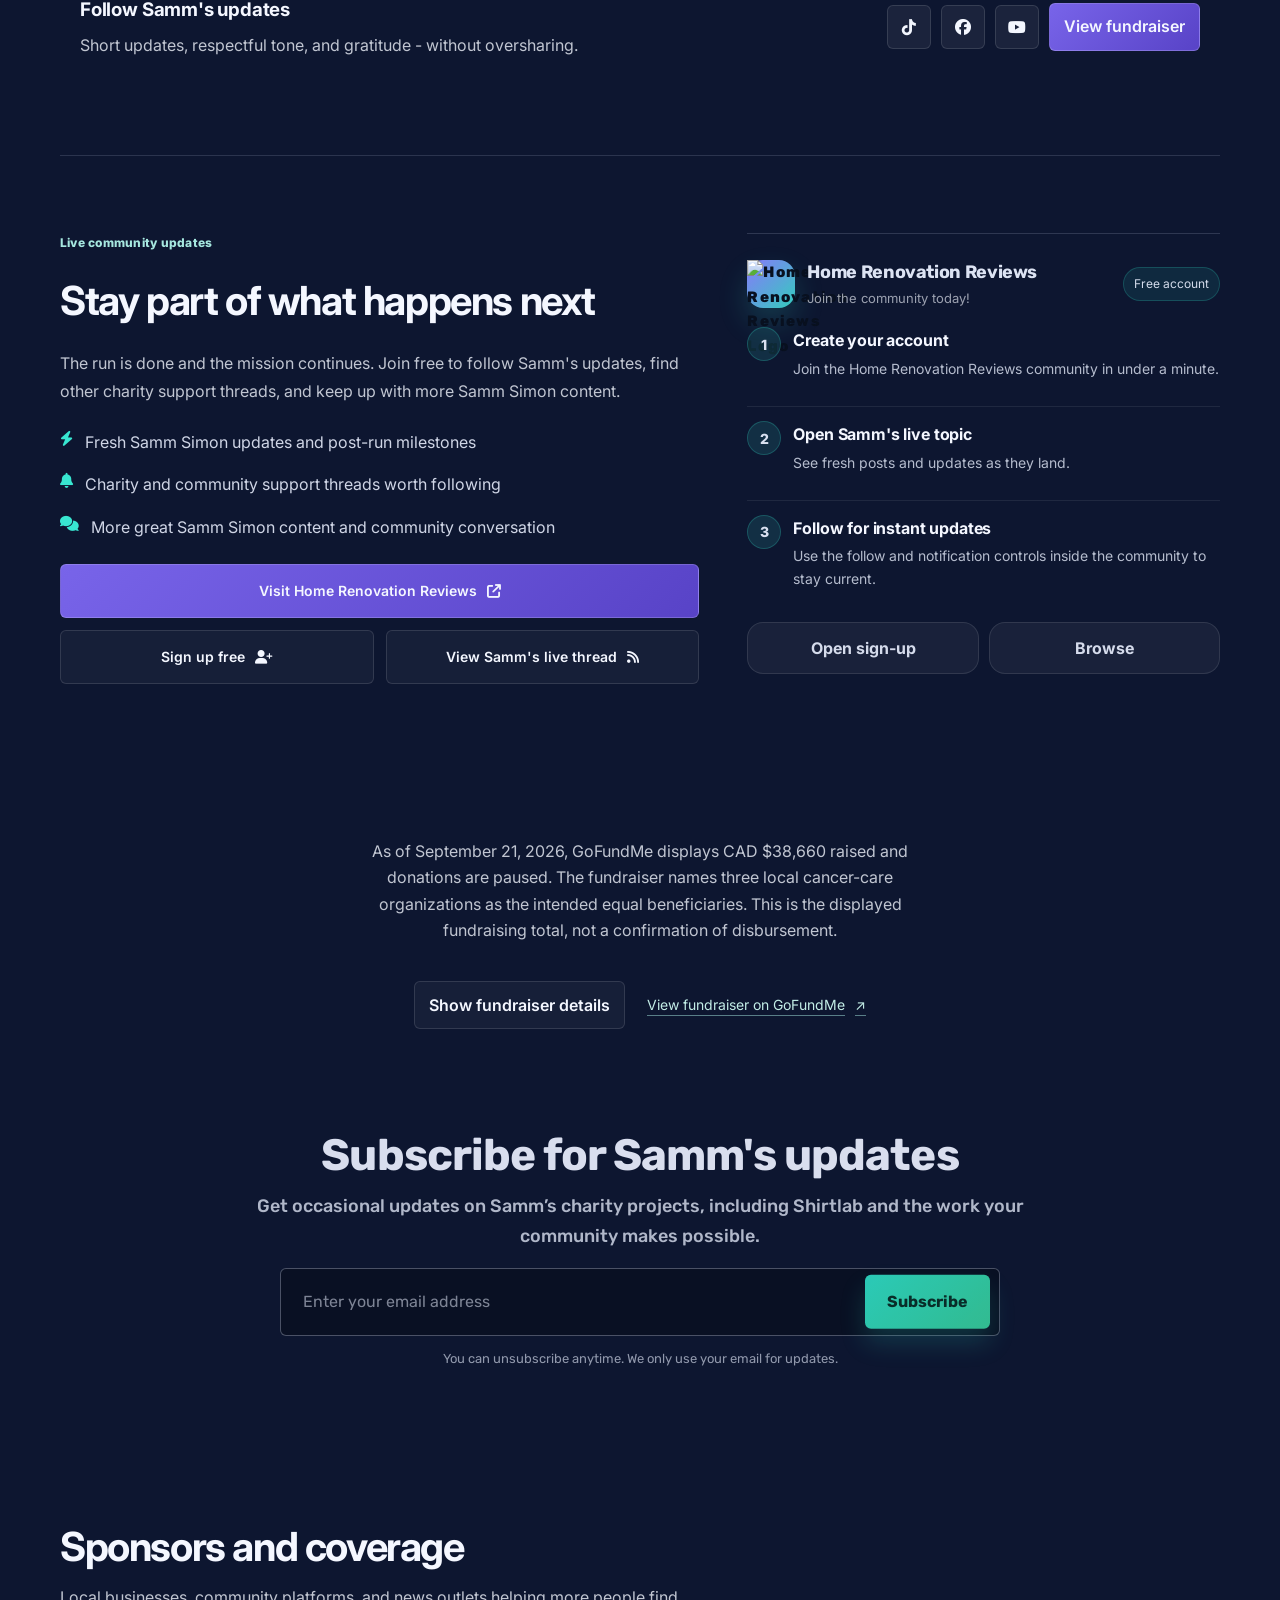
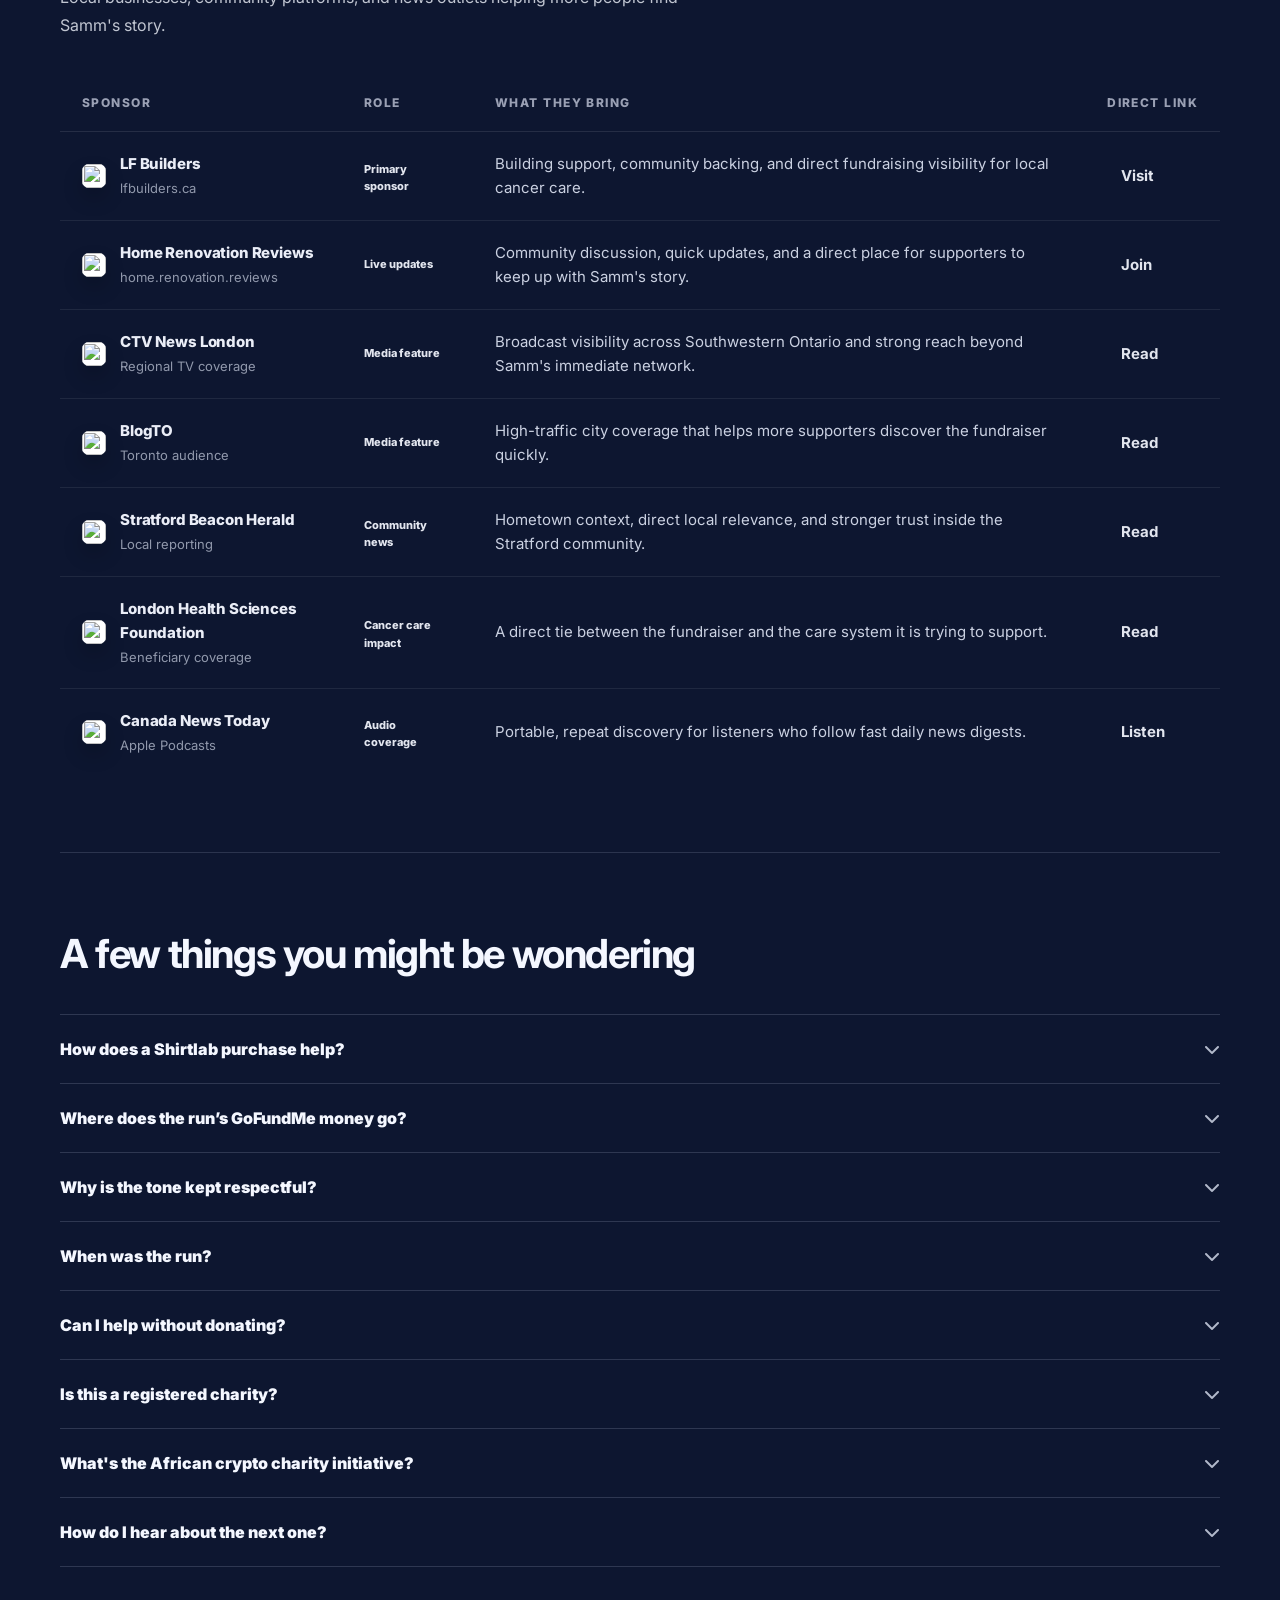
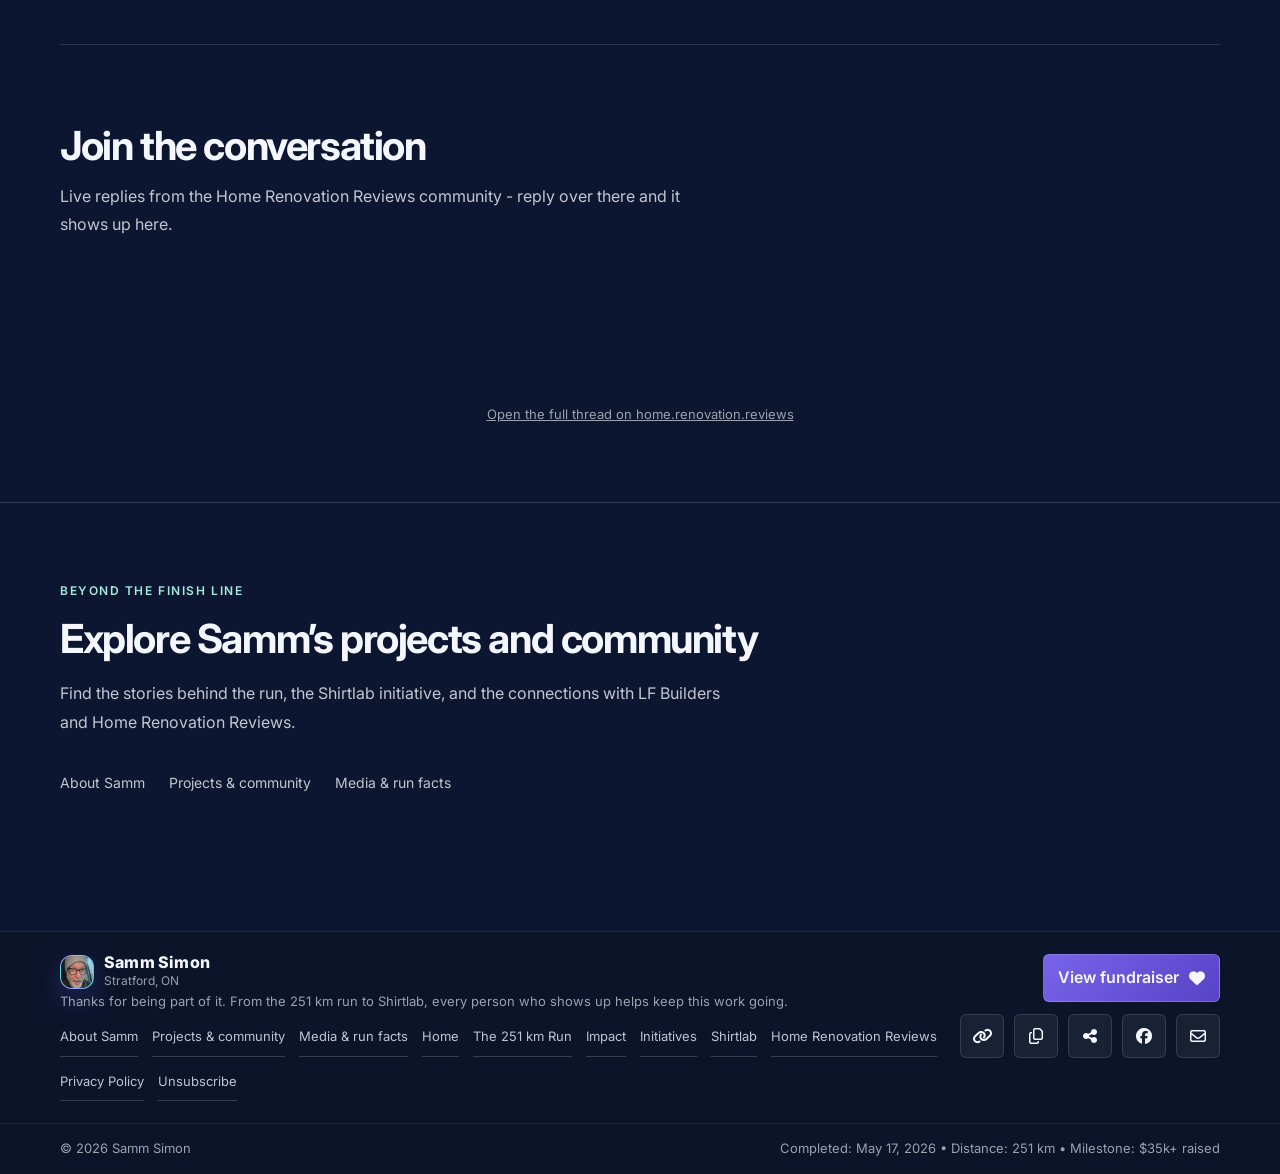
==== commit 2b0f2df0: "Prioritize run story and defer third-party homepage embeds" ====
--- a/index.html
+++ b/index.html
@@ -20,6 +20,9 @@
 		<meta property="og:type" content="website" />
 		<meta property="og:url" content="https://sammsimon.ca/" />
 		<meta property="og:image" content="https://sammsimon.ca/public/gallery/samm-meta-cancer-ribbon-responsive.png" />
+		<meta property="og:image:width" content="1536" />
+		<meta property="og:image:height" content="1024" />
+		<meta property="og:image:alt" content="Samm Simon and the cancer ribbon for his 251 km charity run" />
 		<link rel="canonical" href="https://sammsimon.ca/" />
 
 		<meta name="twitter:card" content="summary_large_image" />
@@ -29,11 +32,13 @@
 			content="251 km completed and over $35,000 raised for local cancer care. Meet Samm’s third charity project: $1 from every Shirtlab purchase helps Canadians in need."
 		/>
 		<meta name="twitter:image" content="https://sammsimon.ca/public/gallery/samm-meta-cancer-ribbon-responsive.png" />
+		<meta name="twitter:image:alt" content="Samm Simon and the cancer ribbon for his 251 km charity run" />
 
 		<script type="application/ld+json">
 			{
 				"@context": "https://schema.org",
 				"@type": "Event",
+				"@id": "https://sammsimon.ca/#epic-run",
 				"name": "Samm Simon Epic Run for Cancer (251 km)",
 				"startDate": "2026-05-11",
 				"endDate": "2026-05-17",
@@ -42,11 +47,7 @@
 				"url": "https://sammsimon.ca/",
 				"image": ["https://sammsimon.ca/public/gallery/samm-meta-cancer-ribbon-responsive.png"],
 				"description": "Samm completed his 251 km epic run for cancer from Stratford, Ontario to the Tobermory pier on May 17, 2026, raising over $35,000 for local cancer-care charities.",
-				"performer": {
-					"@type": "Person",
-					"name": "Samm Simon",
-					"url": "https://sammsimon.ca/"
-				},
+				"performer": { "@id": "https://sammsimon.ca/#samm" },
 				"location": {
 					"@type": "Place",
 					"name": "Stratford, Ontario",
@@ -57,11 +58,7 @@
 						"addressCountry": "CA"
 					}
 				},
-				"organizer": {
-					"@type": "Person",
-					"name": "Samm Simon",
-					"url": "https://sammsimon.ca/"
-				}
+				"organizer": { "@id": "https://sammsimon.ca/#samm" }
 			}
 		</script>
 
@@ -98,7 +95,7 @@
 						"url": "https://sammsimon.ca/",
 						"name": "Samm Simon Epic Run for Cancer - 251 KM Charity Run & Community Initiatives",
 						"isPartOf": { "@id": "https://sammsimon.ca/#website" },
-						"about": { "@id": "https://sammsimon.ca/#samm" },
+						"about": [{ "@id": "https://sammsimon.ca/#samm" }, { "@id": "https://sammsimon.ca/#epic-run" }],
 						"inLanguage": "en-CA"
 					}
 				]
@@ -126,7 +123,7 @@
 			referrerpolicy="no-referrer"
 		/>
 
-		<link rel="stylesheet" href="public/styles/styles.css?v=20260921-2" />
+		<link rel="stylesheet" href="public/styles/styles.css?v=20260922-1" />
 		<!-- Google tag (gtag.js) -->
 		<script async src="https://www.googletagmanager.com/gtag/js?id=G-WMC7YJ90G8"></script>
 			<script>
@@ -188,8 +185,8 @@
                         </p>
 
                         <div class="hero-ctas reveal">
-                            <a class="btn btn-primary btn-lg" href="#shirtlab">Meet Samm’s next chapter <i class="fa-solid fa-arrow-down" aria-hidden="true"></i></a>
-                            <a class="btn btn-ghost btn-lg" href="#story">Read the run story</a>
+                            <a class="btn btn-primary btn-lg" href="initiatives/251-km-charity-run.html">Read the 251 km run story <i class="fa-solid fa-arrow-right" aria-hidden="true"></i></a>
+                            <a class="btn btn-ghost btn-lg" href="projects.html">Explore Samm’s projects</a>
                         </div>
                         <p class="hero-note">From Stratford, Ontario. With a community that keeps showing up.</p>
 					</div>
@@ -430,9 +427,9 @@
 								<h3>CTV News London</h3>
 								<a class="story-widget-link" href="https://www.youtube.com/watch?v=jcI2cZC3m1o" target="_blank" rel="noopener noreferrer">Open video</a>
 							</div>
-							<div class="story-widget-frame">
-								<iframe src="https://www.youtube.com/embed/jcI2cZC3m1o?si=aB-jUToOXb_deqTI" title="CTV News London story about Samm Simon" frameborder="0" allow="accelerometer; autoplay; clipboard-write; encrypted-media; gyroscope; picture-in-picture; web-share" referrerpolicy="strict-origin-when-cross-origin" allowfullscreen loading="lazy"></iframe>
-							</div>
+							<div class="story-widget-frame" data-embed-src="https://www.youtube-nocookie.com/embed/jcI2cZC3m1o?autoplay=1" data-embed-title="CTV News London story about Samm Simon">
+                                <button class="story-widget-play" type="button" data-embed-load aria-label="Play CTV News London segment"><span class="play-circle" aria-hidden="true"><i class="fa-solid fa-play"></i></span><span>Play CTV segment</span></button>
+                            </div>
 							<p class="story-widget-caption">
 								Official CTV segment covering the Stratford-to-Tobermory charity run and fundraising mission.
 							</p>
@@ -443,9 +440,9 @@
 								<h3>CTV News London (Latest)</h3>
 								<a class="story-widget-link" href="https://embed.jasperplayer.com?brand=CTV_NEWS&destination=ctvnews_web&language=EN&contentId=3369265" target="_blank" rel="noopener noreferrer">Open latest segment</a>
 							</div>
-							<div class="story-widget-frame">
-								<iframe width="560" height="315" src="https://embed.jasperplayer.com?brand=CTV_NEWS&destination=ctvnews_web&language=EN&contentId=3369265" title="CTV News latest segment about Samm Simon" frameborder="0" allow="autoplay; clipboard-write; encrypted-media; picture-in-picture" allowfullscreen loading="lazy"></iframe>
-							</div>
+							<div class="story-widget-frame" data-embed-src="https://embed.jasperplayer.com?brand=CTV_NEWS&amp;destination=ctvnews_web&amp;language=EN&amp;contentId=3369265" data-embed-title="CTV News latest segment about Samm Simon">
+                                <button class="story-widget-play" type="button" data-embed-load aria-label="Play latest CTV News segment"><span class="play-circle" aria-hidden="true"><i class="fa-solid fa-play"></i></span><span>Play latest CTV segment</span></button>
+                            </div>
 							<p class="story-widget-caption">
 								Newest CTV News segment highlighting Samm's campaign momentum and community support.
 							</p>
@@ -869,7 +866,8 @@
 			<section class="section" id="gofundme" aria-label="GoFundMe">
 				<div class="container">
 					<p class="gfm-note reveal">As of September 21, 2026, GoFundMe displays CAD $38,660 raised and donations are paused. The fundraiser names three local cancer-care organizations as the intended equal beneficiaries. This is the displayed fundraising total, not a confirmation of disbursement.</p>
-					<div class="gfm-embed" data-url="https://www.gofundme.com/f/2mspu-charity-run/widget/large?sharesheet=undefined&attribution_id=sl:ed6d8871-e8e9-4229-b11d-044ec9d1a86f"></div><script defer src="https://www.gofundme.com/static/js/embed.js"></script>
+					<div class="fundraiser-actions"><button class="btn btn-ghost" type="button" data-load-gofundme>Show fundraiser details</button><a class="text-link" href="https://www.gofundme.com/f/2mspu-charity-run" target="_blank" rel="noopener noreferrer">View fundraiser on GoFundMe <span aria-hidden="true">↗</span></a></div>
+                    <div class="gfm-embed" data-url="https://www.gofundme.com/f/2mspu-charity-run/widget/large?sharesheet=undefined&amp;attribution_id=sl:ed6d8871-e8e9-4229-b11d-044ec9d1a86f"></div>
 				</div>
 			</section>
 
@@ -1273,14 +1271,6 @@
 				<i class="fa-solid fa-arrow-up" aria-hidden="true"></i>
 			</a>
 		</nav>
-
-		<!-- Facebook SDK -->
-		<script>
-			window.fbAsyncInit = function() {
-				FB.XFBML.parse();
-			};
-		</script>
-		<script async defer crossorigin="anonymous" src="https://connect.facebook.net/en_US/sdk.js#xfbml=1&version=v18.0"></script>
-		<script src="public/scripts/app.js?v=20260914-2" defer></script>
+		<script src="public/scripts/app.js?v=20260922-1" defer></script>
 	</body>
 </html>
--- a/public/styles/styles.css
+++ b/public/styles/styles.css
@@ -3299,3 +3299,12 @@
 .connection-summary{border-top:1px solid var(--reading-rule)}
 @media(max-width:700px){.project-feature,.connection-grid-two{grid-template-columns:1fr}.project-feature{padding:24px}.project-directory{gap:40px}.project-facts{grid-template-columns:repeat(2,minmax(0,1fr))}.hub-nav{gap:8px 20px}}
 @media(max-width:380px){.project-facts{grid-template-columns:1fr}}
+
+/* The fundraiser keeps a direct link when its optional widget is not loaded. */
+.fundraiser-actions{display:flex;align-items:center;justify-content:center;flex-wrap:wrap;gap:12px 22px;margin:20px auto 0}
+.fundraiser-actions .text-link{max-width:28ch}
+#gofundme .gfm-embed:empty{display:none}
+
+.story-widget-play{width:100%;height:100%;display:flex;flex-direction:column;align-items:center;justify-content:center;gap:12px;border:0;background:linear-gradient(150deg,#172743,#0b152b);color:#fff;cursor:pointer;font:inherit;font-weight:600;text-align:center}
+.story-widget-play:hover{background:linear-gradient(150deg,#1d3554,#112544)}
+.story-widget-play:focus-visible{outline:3px solid #a6e7df;outline-offset:-5px}
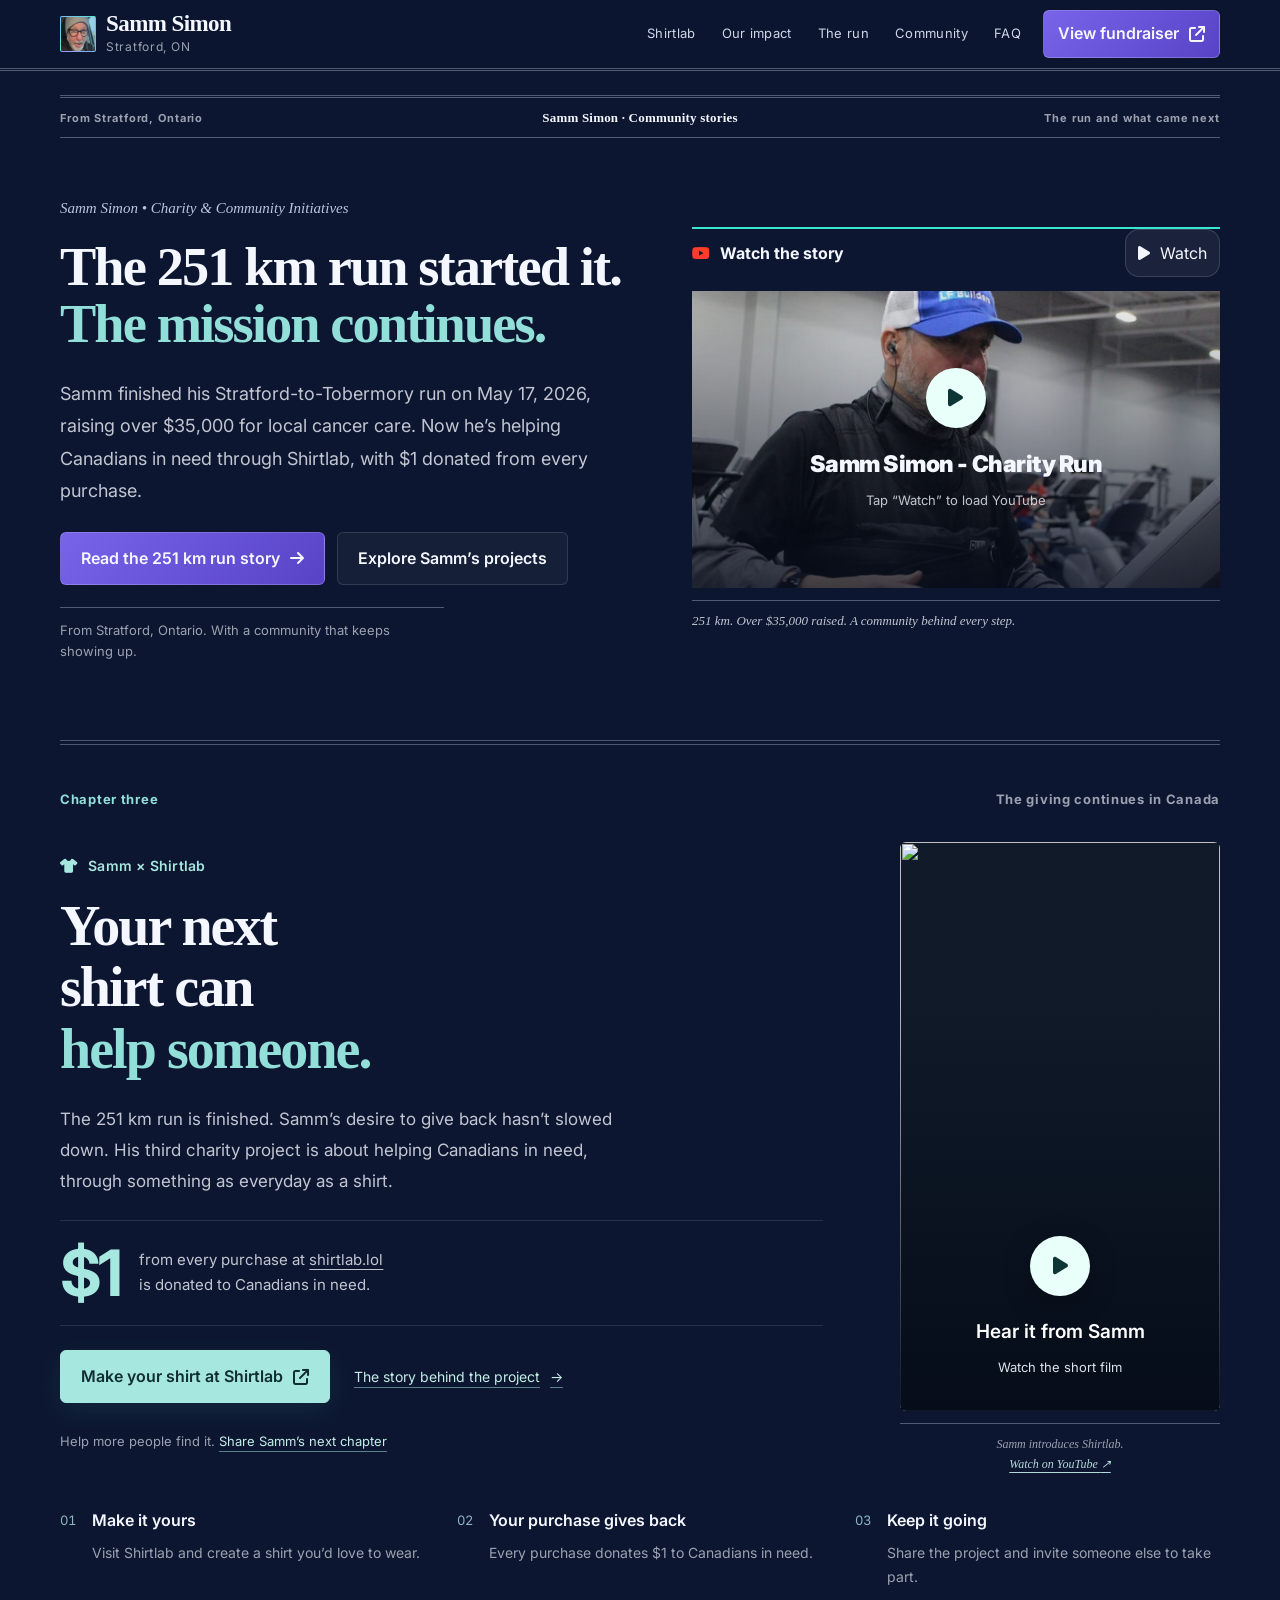
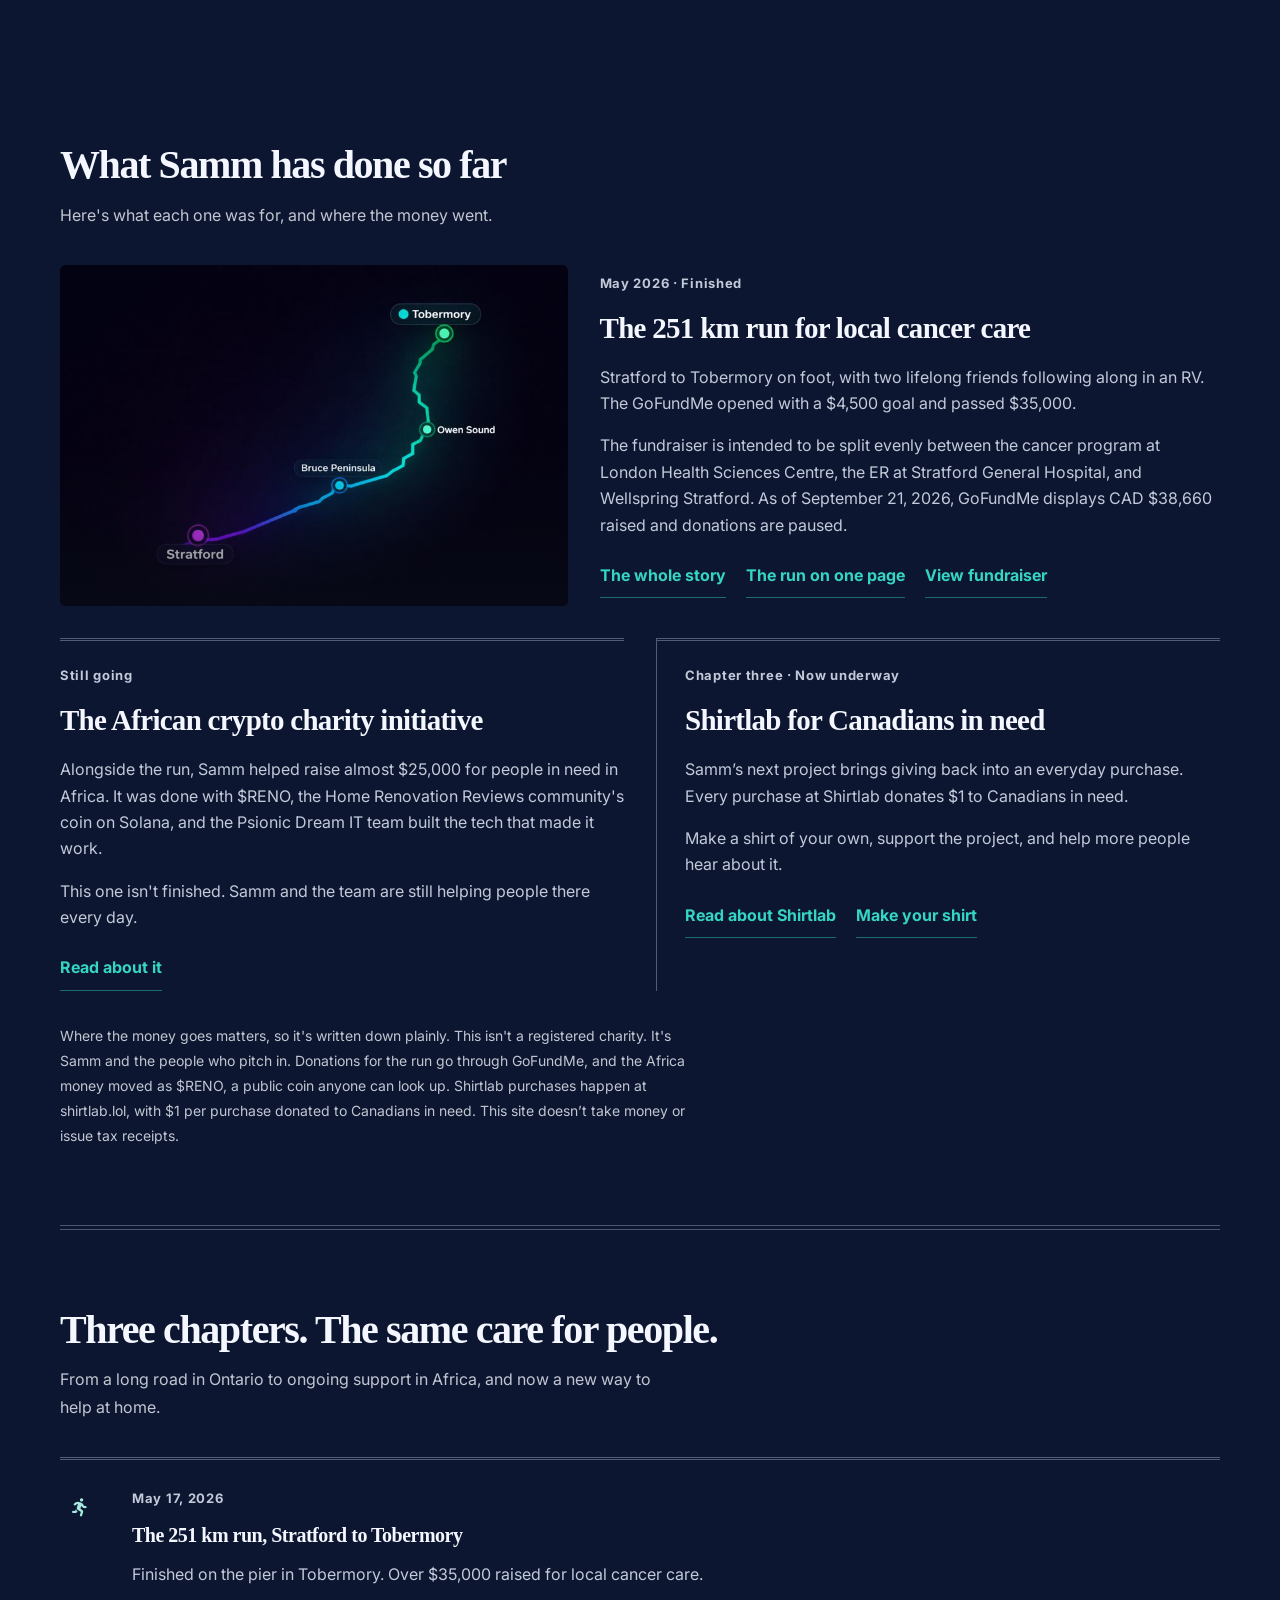
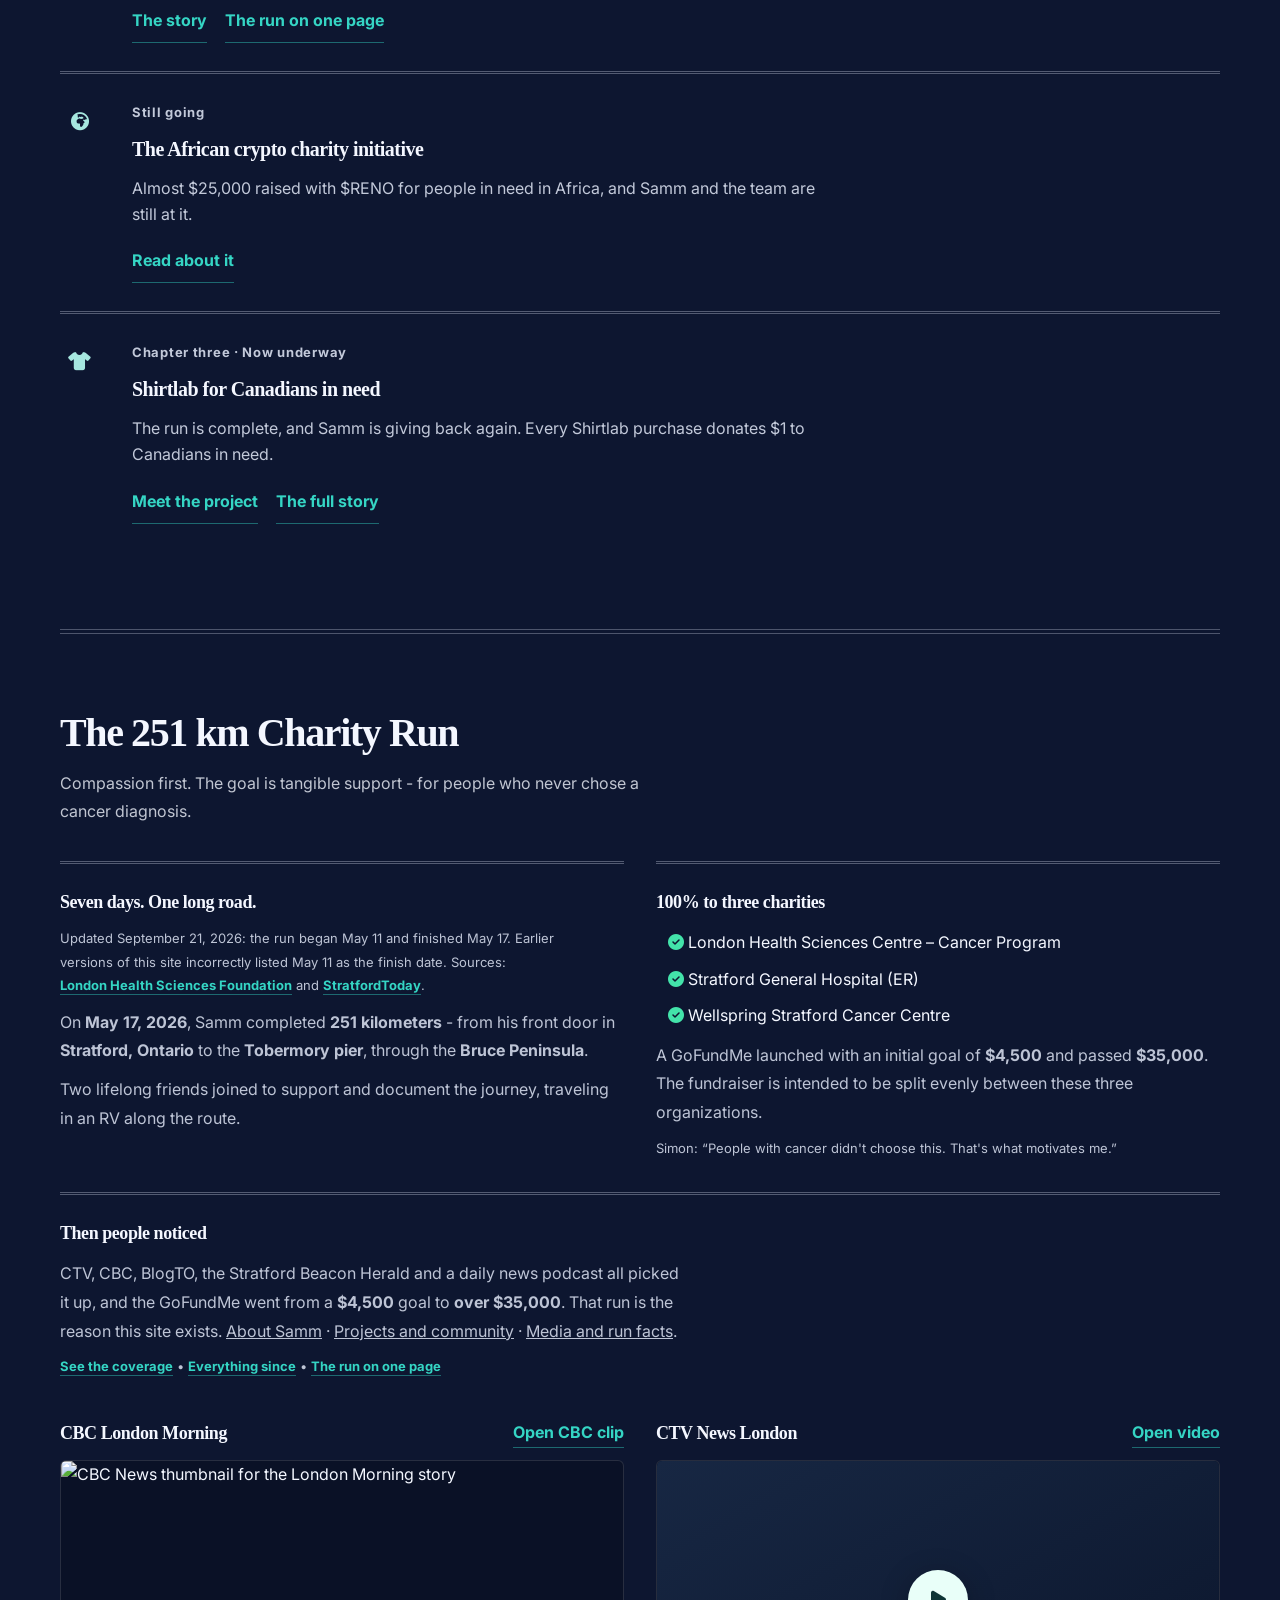
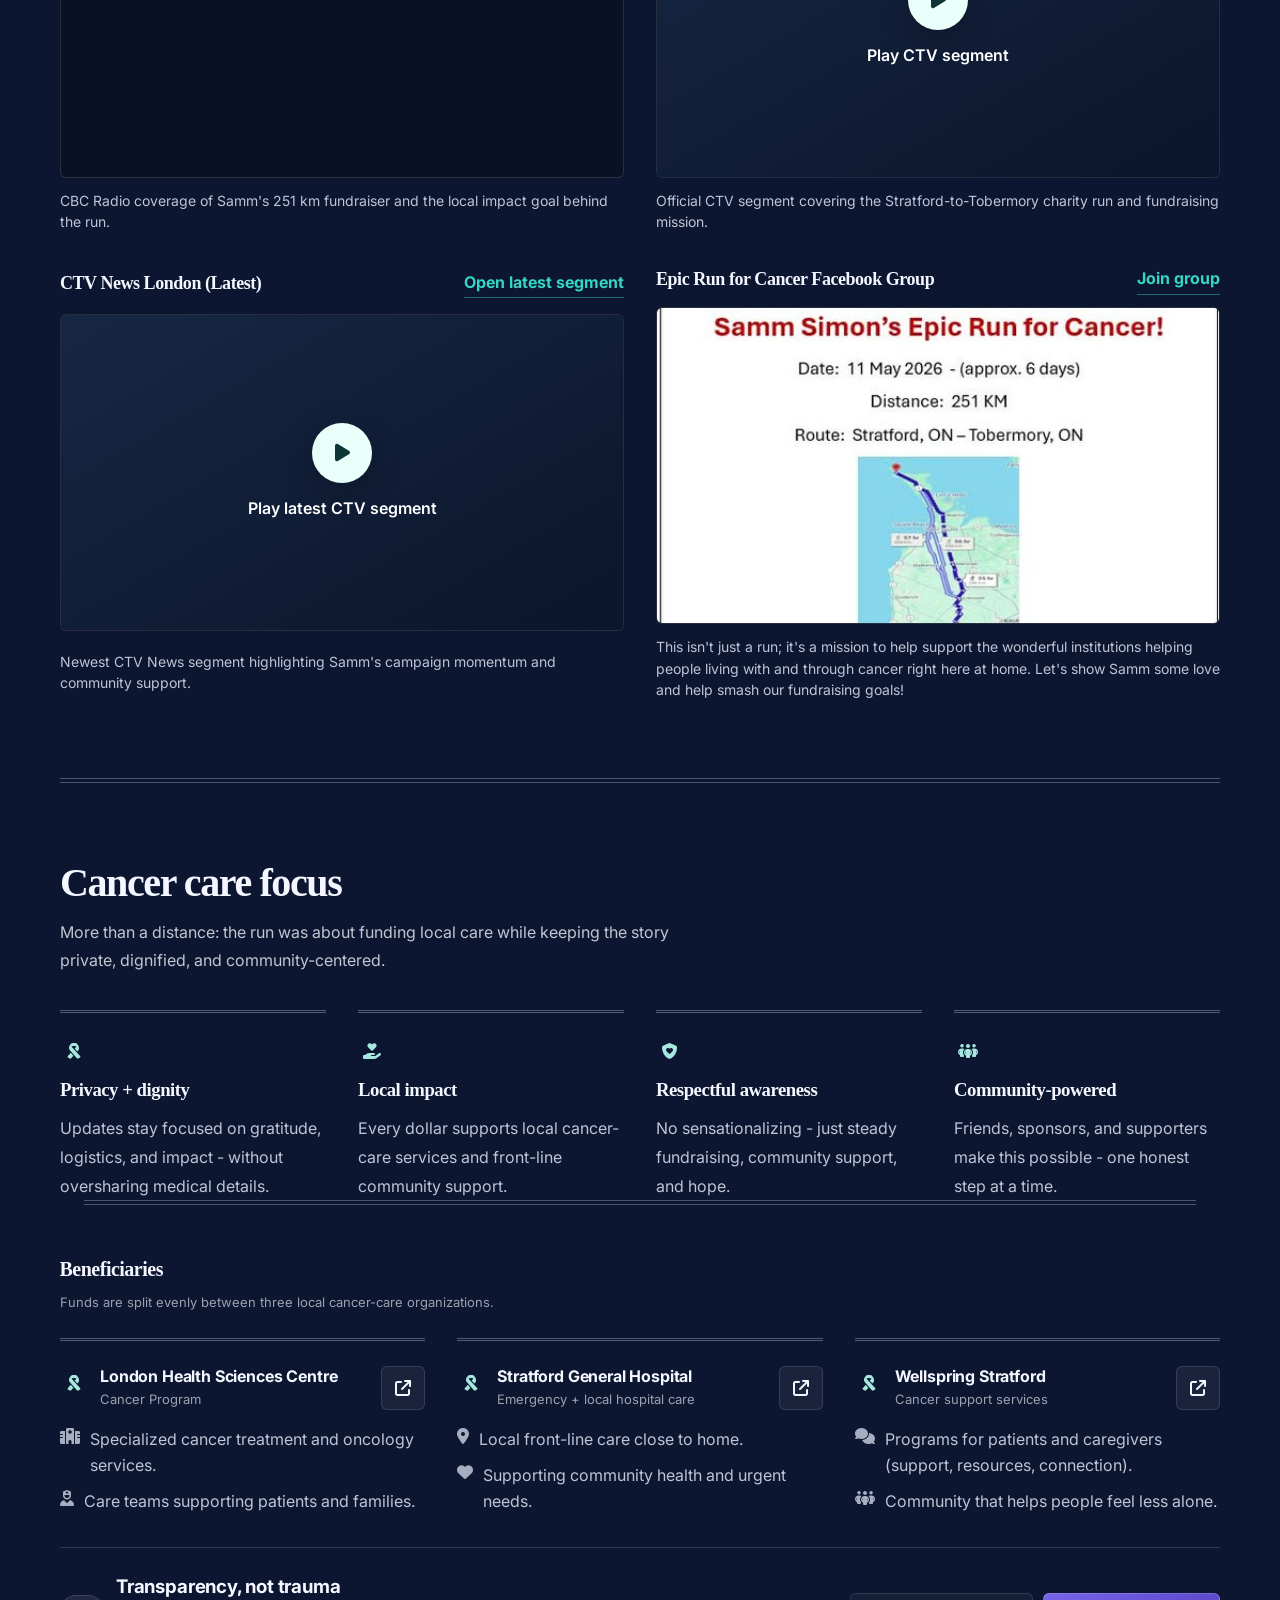
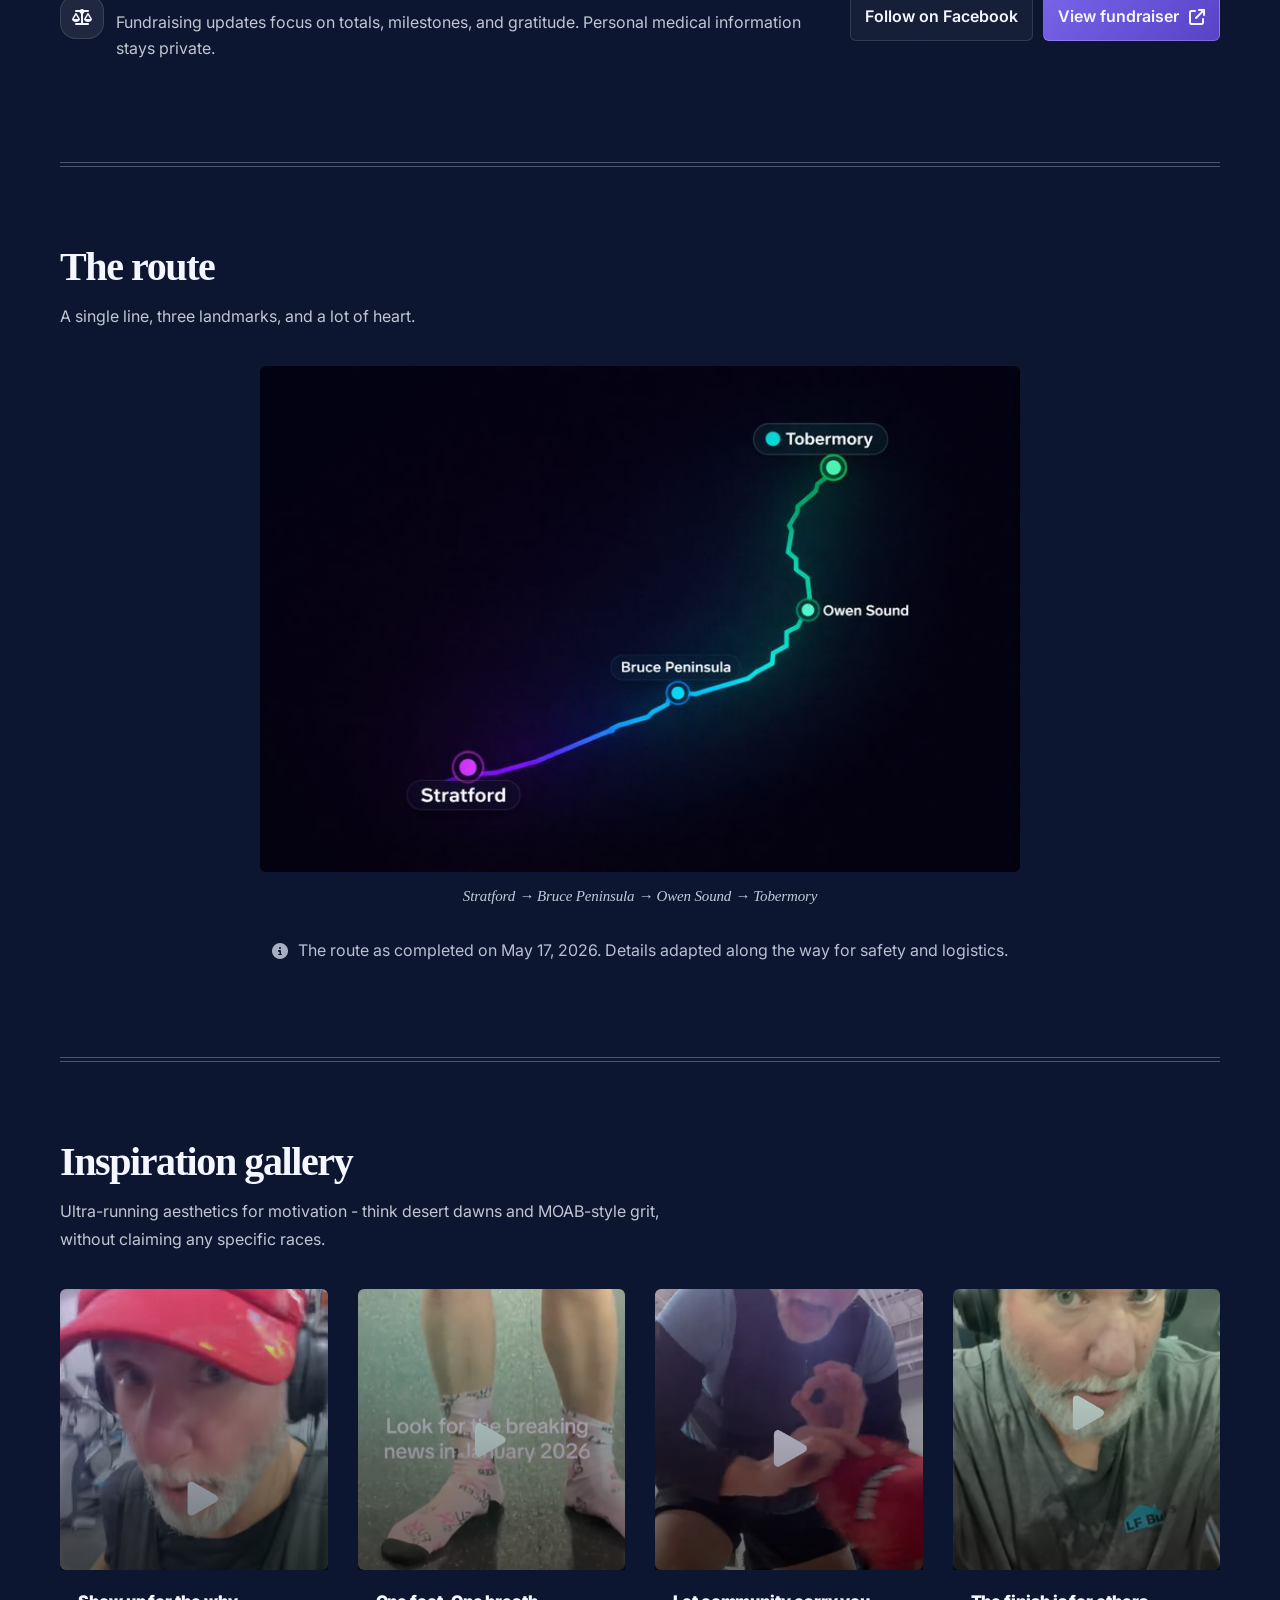
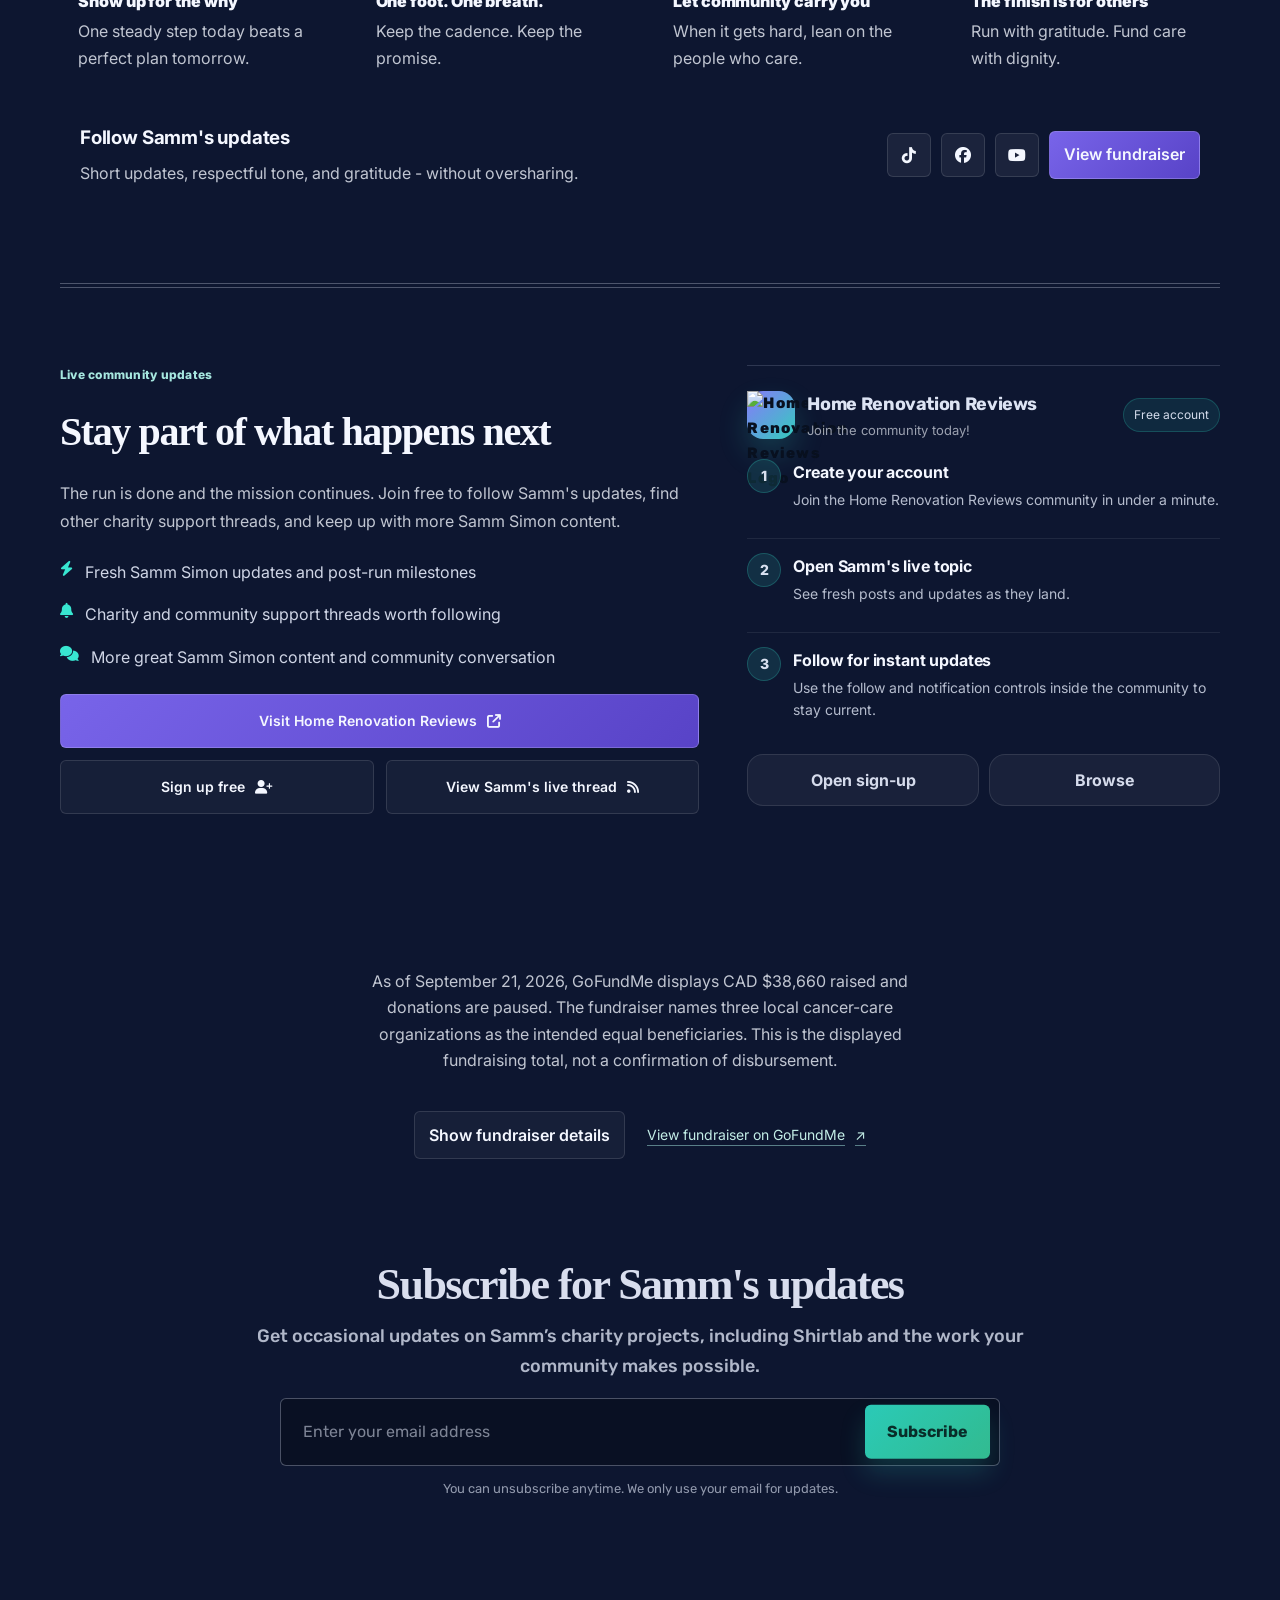
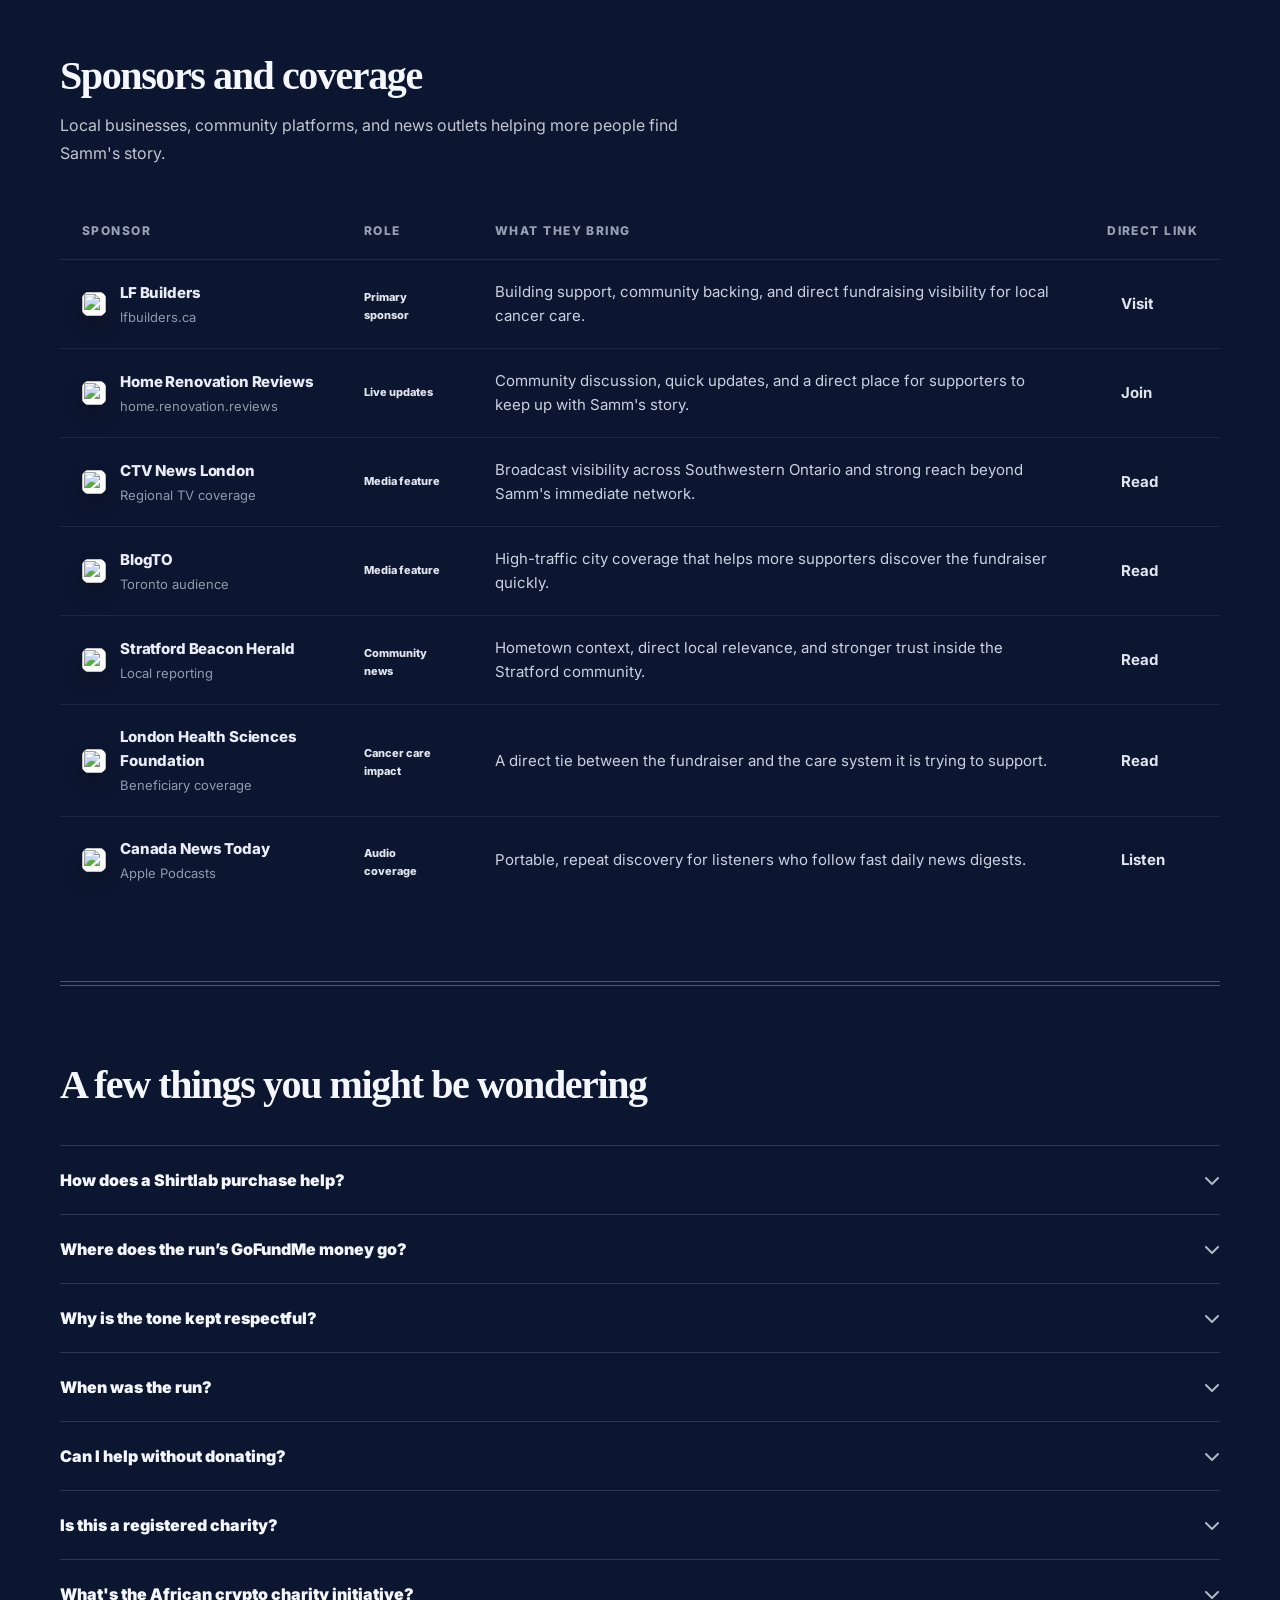
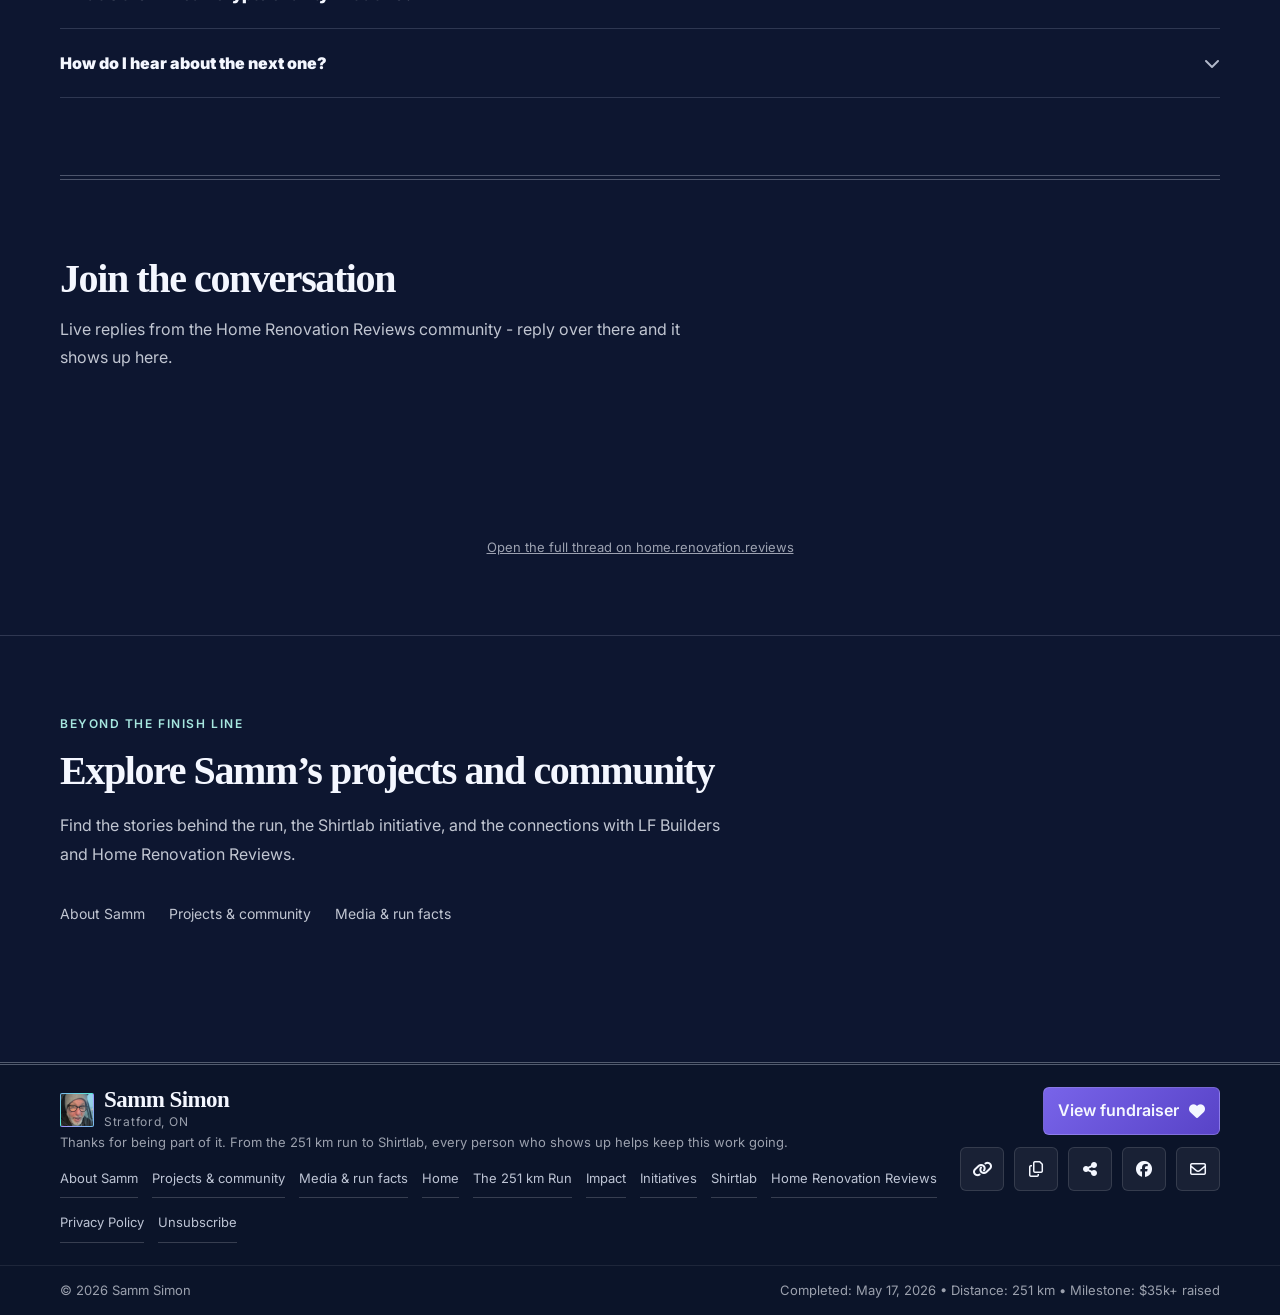
==== commit 9f749c3d: "Add subtle newspaper styling to Samm Simon site" ====
--- a/index.html
+++ b/index.html
@@ -123,7 +123,7 @@
 			referrerpolicy="no-referrer"
 		/>
 
-		<link rel="stylesheet" href="public/styles/styles.css?v=20260922-1" />
+		<link rel="stylesheet" href="public/styles/styles.css?v=20260926-1" />
 		<!-- Google tag (gtag.js) -->
 		<script async src="https://www.googletagmanager.com/gtag/js?id=G-WMC7YJ90G8"></script>
 			<script>
@@ -173,6 +173,11 @@
 			</div>
 		</header>
 		<main id="main">
+			<div class="edition-line container" aria-label="Site edition">
+				<span>From Stratford, Ontario</span>
+				<span>Samm Simon · Community stories</span>
+				<span>The run and what came next</span>
+			</div>
 			<section class="hero" aria-label="Hero">
 				<div class="container hero-grid">
 					<div class="hero-copy">
--- a/public/styles/styles.css
+++ b/public/styles/styles.css
@@ -3308,3 +3308,97 @@
 .story-widget-play{width:100%;height:100%;display:flex;flex-direction:column;align-items:center;justify-content:center;gap:12px;border:0;background:linear-gradient(150deg,#172743,#0b152b);color:#fff;cursor:pointer;font:inherit;font-weight:600;text-align:center}
 .story-widget-play:hover{background:linear-gradient(150deg,#1d3554,#112544)}
 .story-widget-play:focus-visible{outline:3px solid #a6e7df;outline-offset:-5px}
+
+/* A light newspaper treatment over the existing dark palette and page grids. */
+:root{
+    --editorial-serif:Georgia,"Palatino Linotype","Book Antiqua",serif;
+    --editorial-rule:rgba(234,240,255,.32);
+}
+.site-header{
+    background:rgba(13,22,48,.94);
+    border-bottom:3px double var(--editorial-rule);
+}
+.brand-mark{border-radius:2px;box-shadow:none}
+.brand-name{
+    font-family:var(--editorial-serif);
+    font-size:23px;
+    font-weight:700;
+    letter-spacing:-.025em;
+}
+.brand-loc{letter-spacing:.06em}
+.nav-link{border-radius:2px;letter-spacing:.025em}
+.footer{border-top:3px double var(--editorial-rule)}
+
+.edition-line{
+    display:grid;
+    grid-template-columns:1fr auto 1fr;
+    align-items:center;
+    gap:16px;
+    margin-top:24px;
+    padding:9px 0;
+    border-top:3px double var(--editorial-rule);
+    border-bottom:1px solid var(--editorial-rule);
+    color:var(--muted2);
+    font-size:11px;
+    font-weight:700;
+    letter-spacing:.08em;
+}
+.edition-line span:nth-child(2){font-family:var(--editorial-serif);font-size:13px;letter-spacing:.015em;color:var(--text)}
+.edition-line span:last-child{text-align:right}
+.hero{padding-top:clamp(32px,4.5vw,58px)}
+.kicker{font-family:var(--editorial-serif);font-size:15px;font-style:italic;letter-spacing:0}
+.hero-title,.section-title,.shirtlab-copy h2,.writeup-title,
+.project-directory h2,.email-signup-title,.connection-card h3{
+    font-family:var(--editorial-serif);
+    font-weight:700;
+    letter-spacing:-.035em;
+}
+.hero-title{font-size:clamp(40px,4.25vw,58px);line-height:1.06}
+.hero-note{padding-top:12px;border-top:1px solid var(--editorial-rule)}
+.section-title{line-height:1.16}
+.section-divider{
+    height:5px;
+    background:none;
+    border-top:1px solid var(--editorial-rule);
+    border-bottom:1px solid var(--editorial-rule);
+}
+.chapter-intro,.impact-when,.timeline-when,.writeup-when{
+    letter-spacing:.055em;
+    font-weight:700;
+}
+.impact-card h3,.timeline-body h3,.card h3,.care-card h3,
+.beneficiary-title,.story-widget h3,.writeup-section h2,.aside-card h2{
+    font-family:var(--editorial-serif);
+    font-weight:700;
+    letter-spacing:-.025em;
+}
+.impact-card h3{font-size:clamp(23px,2.6vw,29px)}
+.card,.care-card,.beneficiary-card,.impact-card:not(.impact-flagship),
+.timeline-item,.connection-card{border-top:3px double var(--editorial-rule)}
+.writeup-hero{border-bottom:3px double var(--editorial-rule)}
+.writeup-title{font-size:clamp(34px,5vw,52px);line-height:1.06}
+.writeup-section + .writeup-section{padding-top:26px;border-top:1px solid var(--editorial-rule)}
+.video-caption,.short-film figcaption,.writeup-figure figcaption,
+.route-caption{font-family:var(--editorial-serif);font-style:italic;font-weight:400}
+.video-caption,.short-film figcaption,.writeup-figure figcaption{
+    border-top:1px solid var(--editorial-rule);
+    margin-top:12px;
+    padding-top:10px;
+}
+.video-card{border-top:2px solid var(--brand2)}
+.impact-media img,.gimg img,.writeup-figure img{border-radius:2px}
+
+@media (min-width:760px){
+    .impact-card:last-child{border-left:1px solid var(--editorial-rule);padding-left:28px}
+}
+@media (max-width:700px){
+    .edition-line{grid-template-columns:1fr auto;gap:10px;font-size:10px;letter-spacing:.035em}
+    .edition-line span:nth-child(2){display:none}
+}
+@media (max-width:480px){
+    .brand-name{font-size:18px}
+    .brand-loc{letter-spacing:0}
+    .hero-title{font-size:clamp(36px,9vw,44px)}
+    .edition-line{margin-top:16px}
+    .writeup-title{font-size:clamp(32px,9vw,42px)}
+}
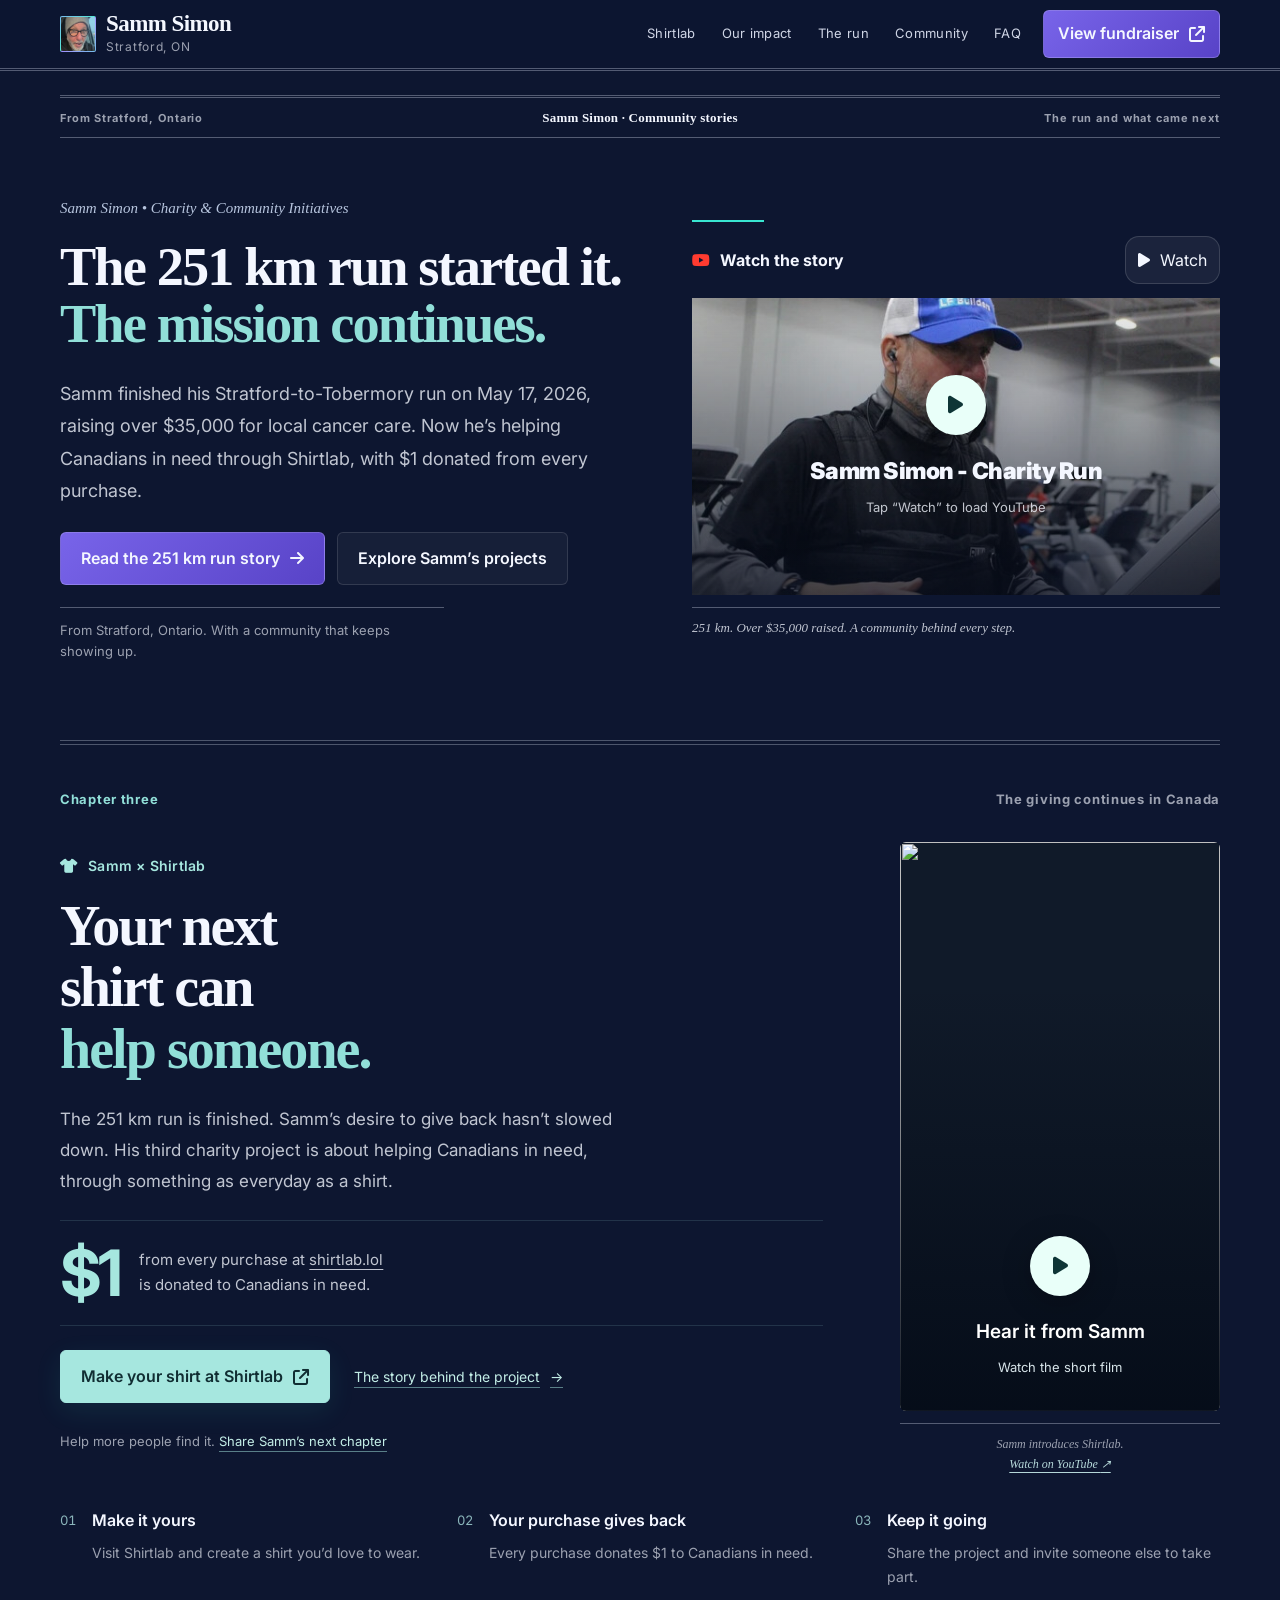
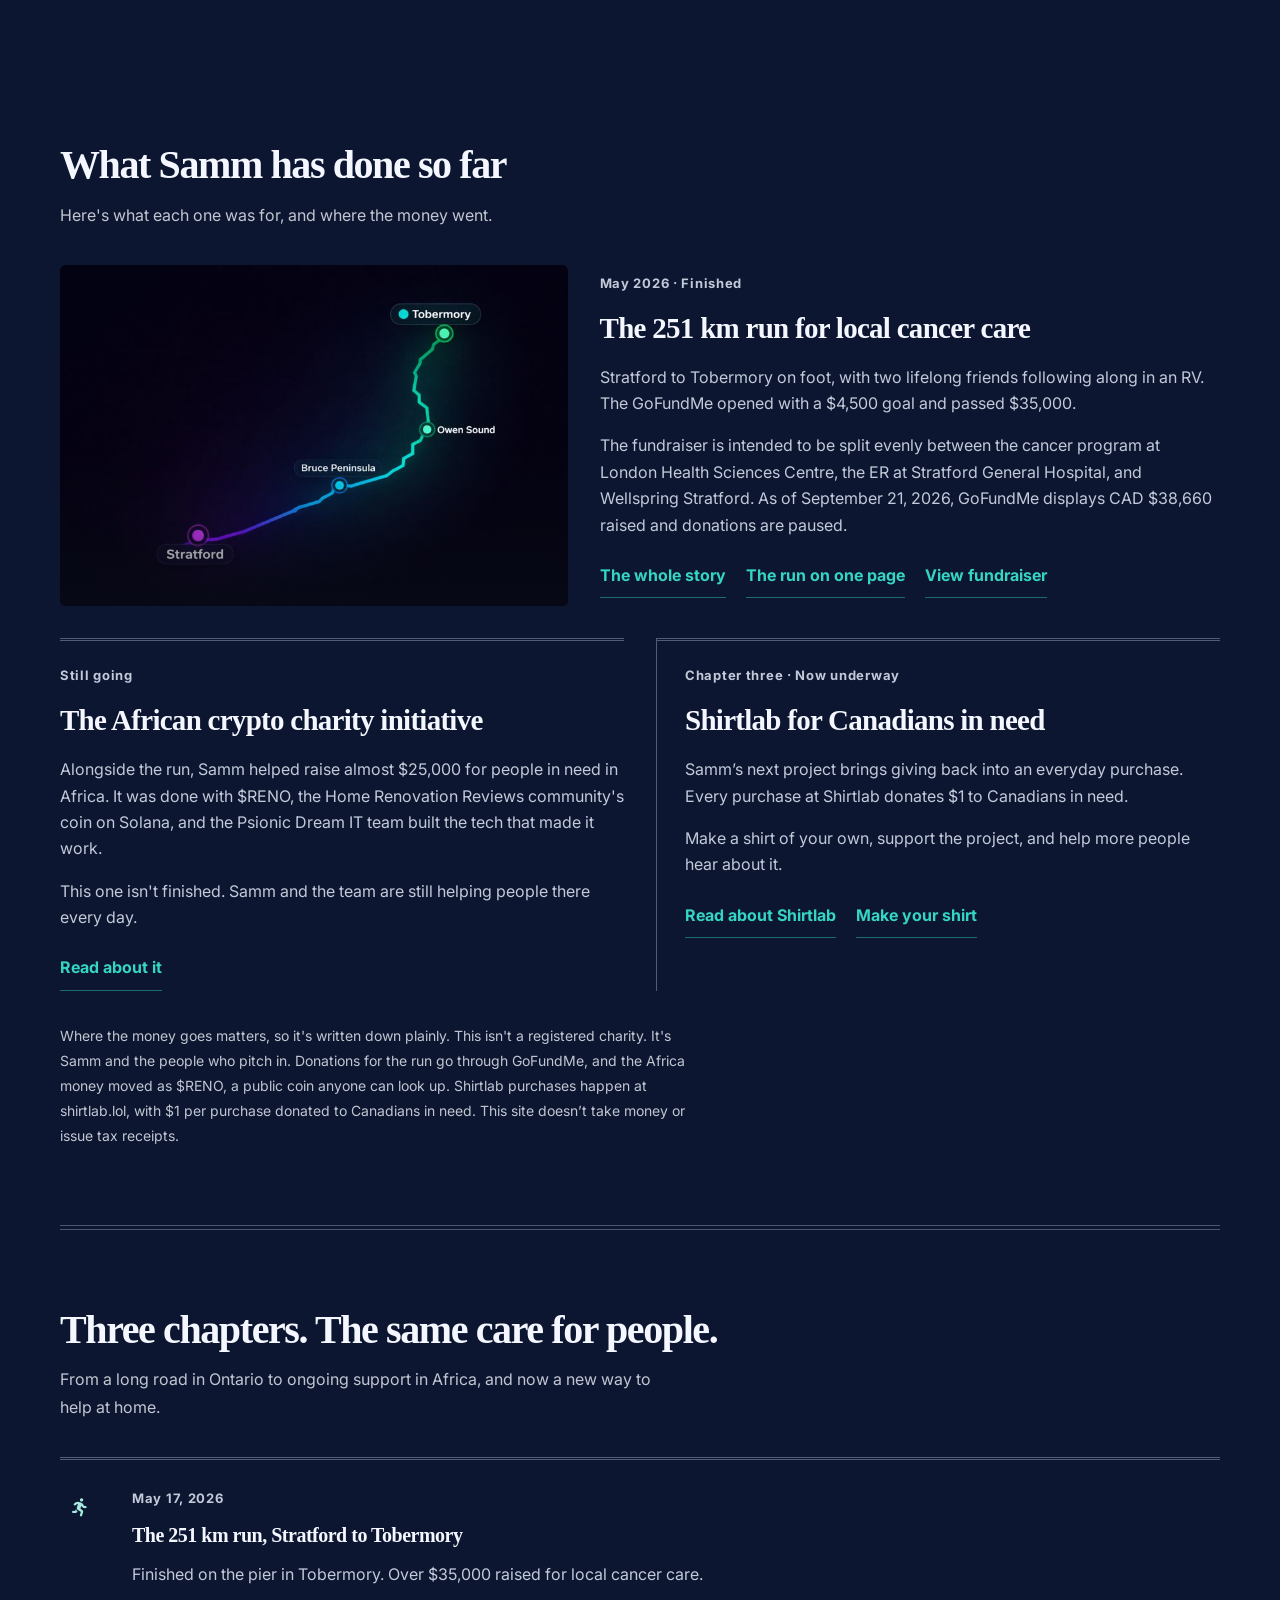
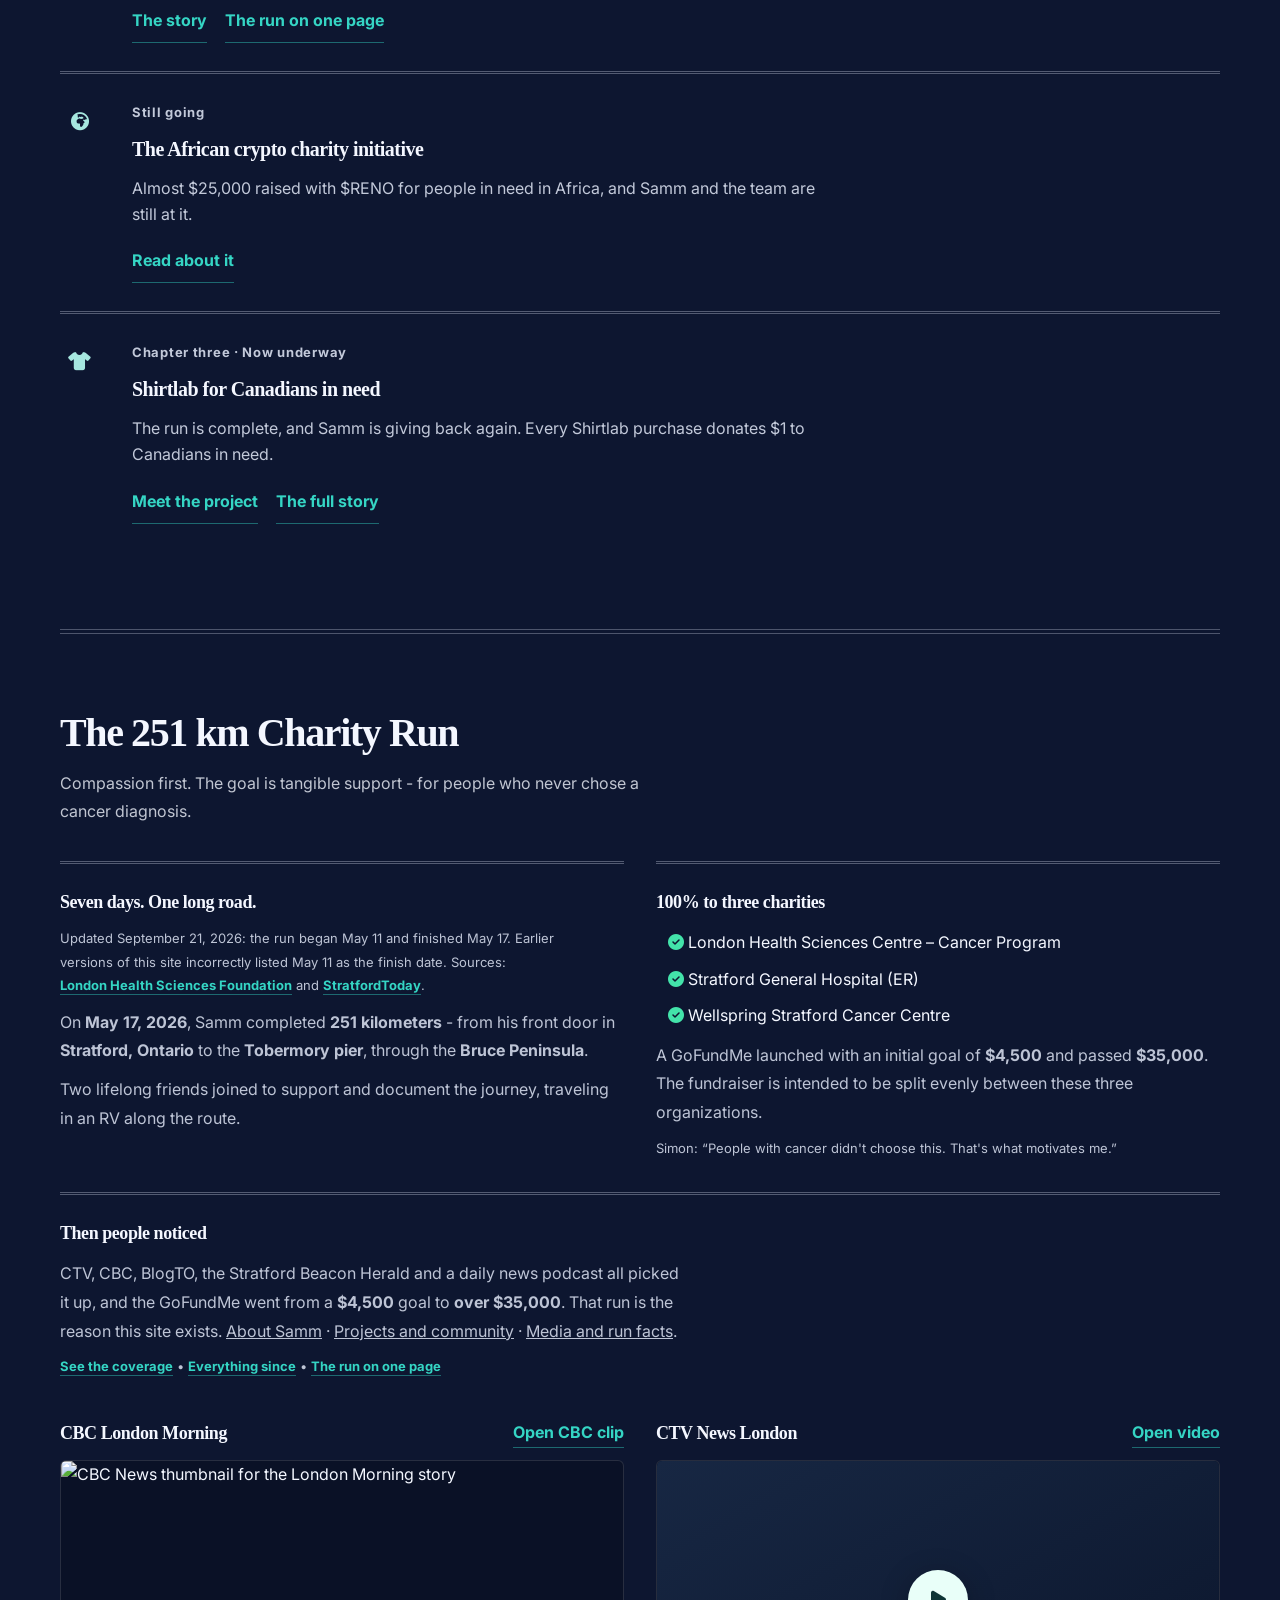
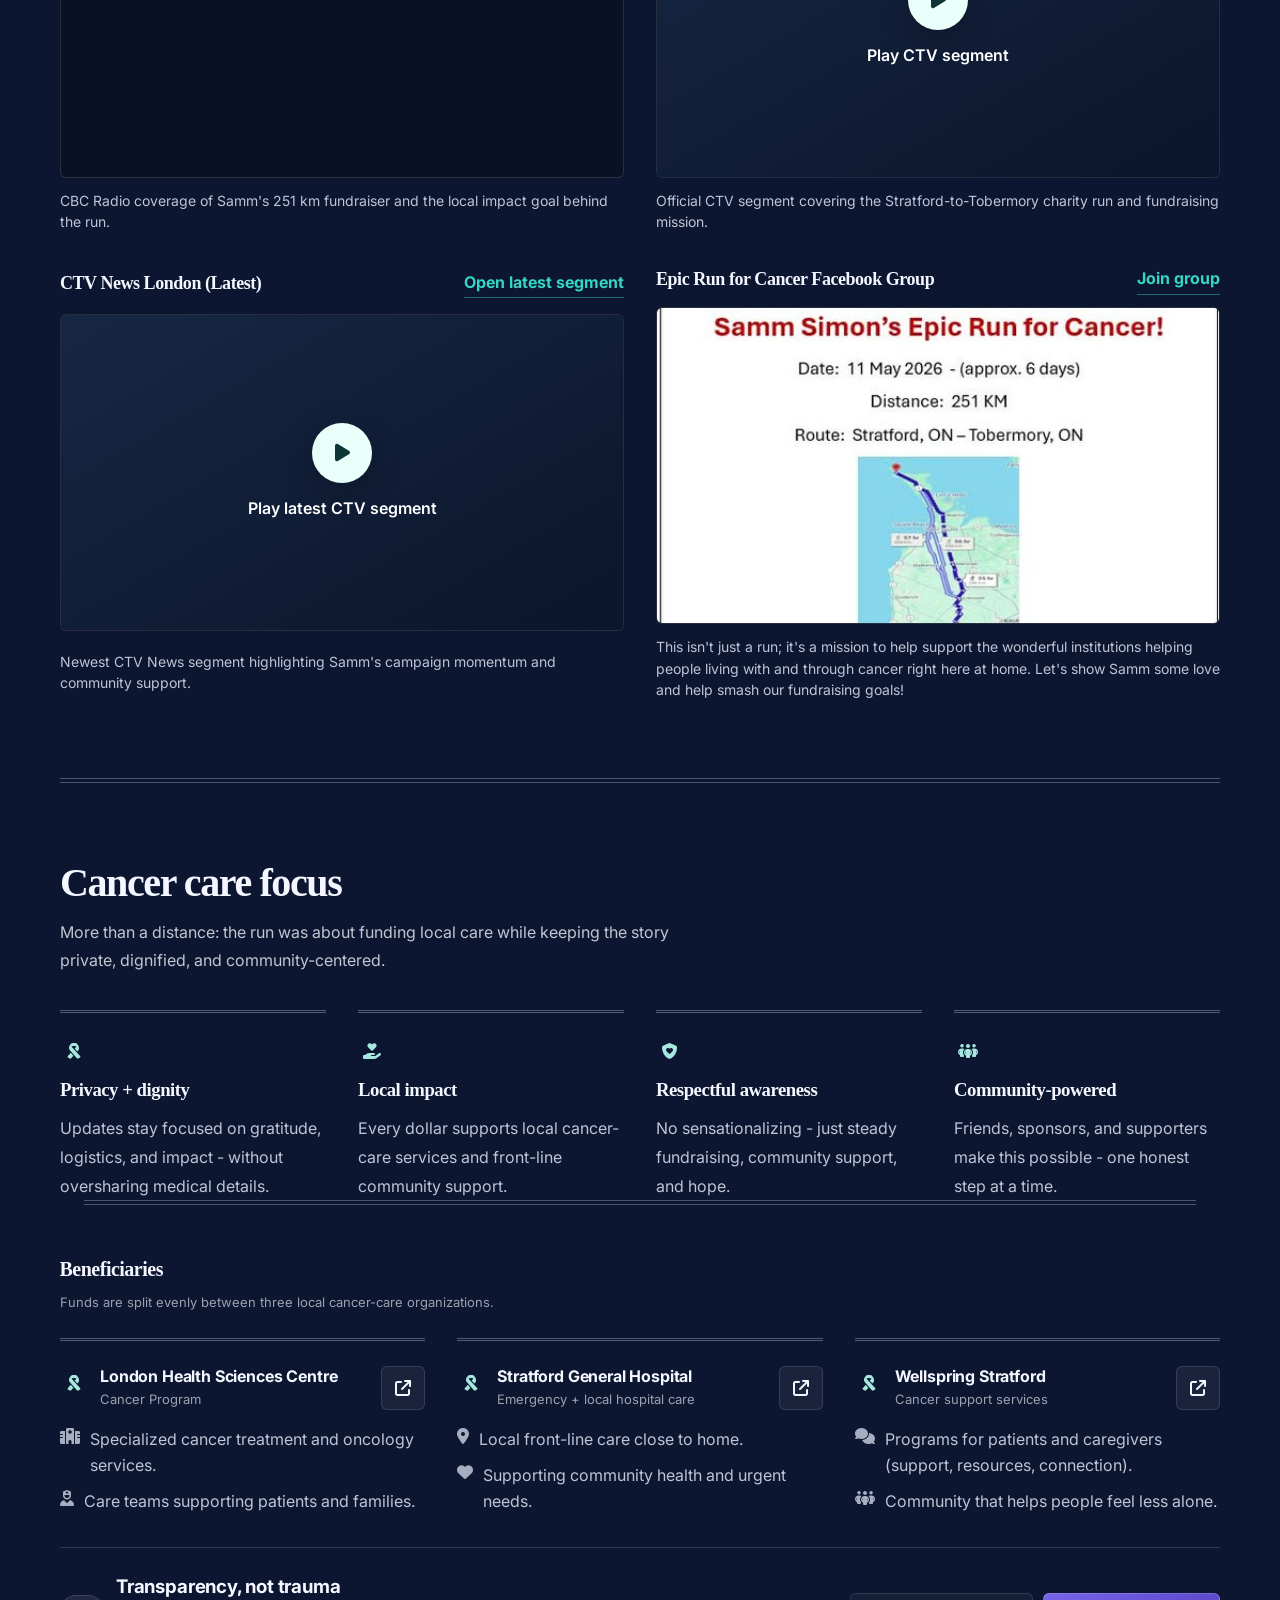
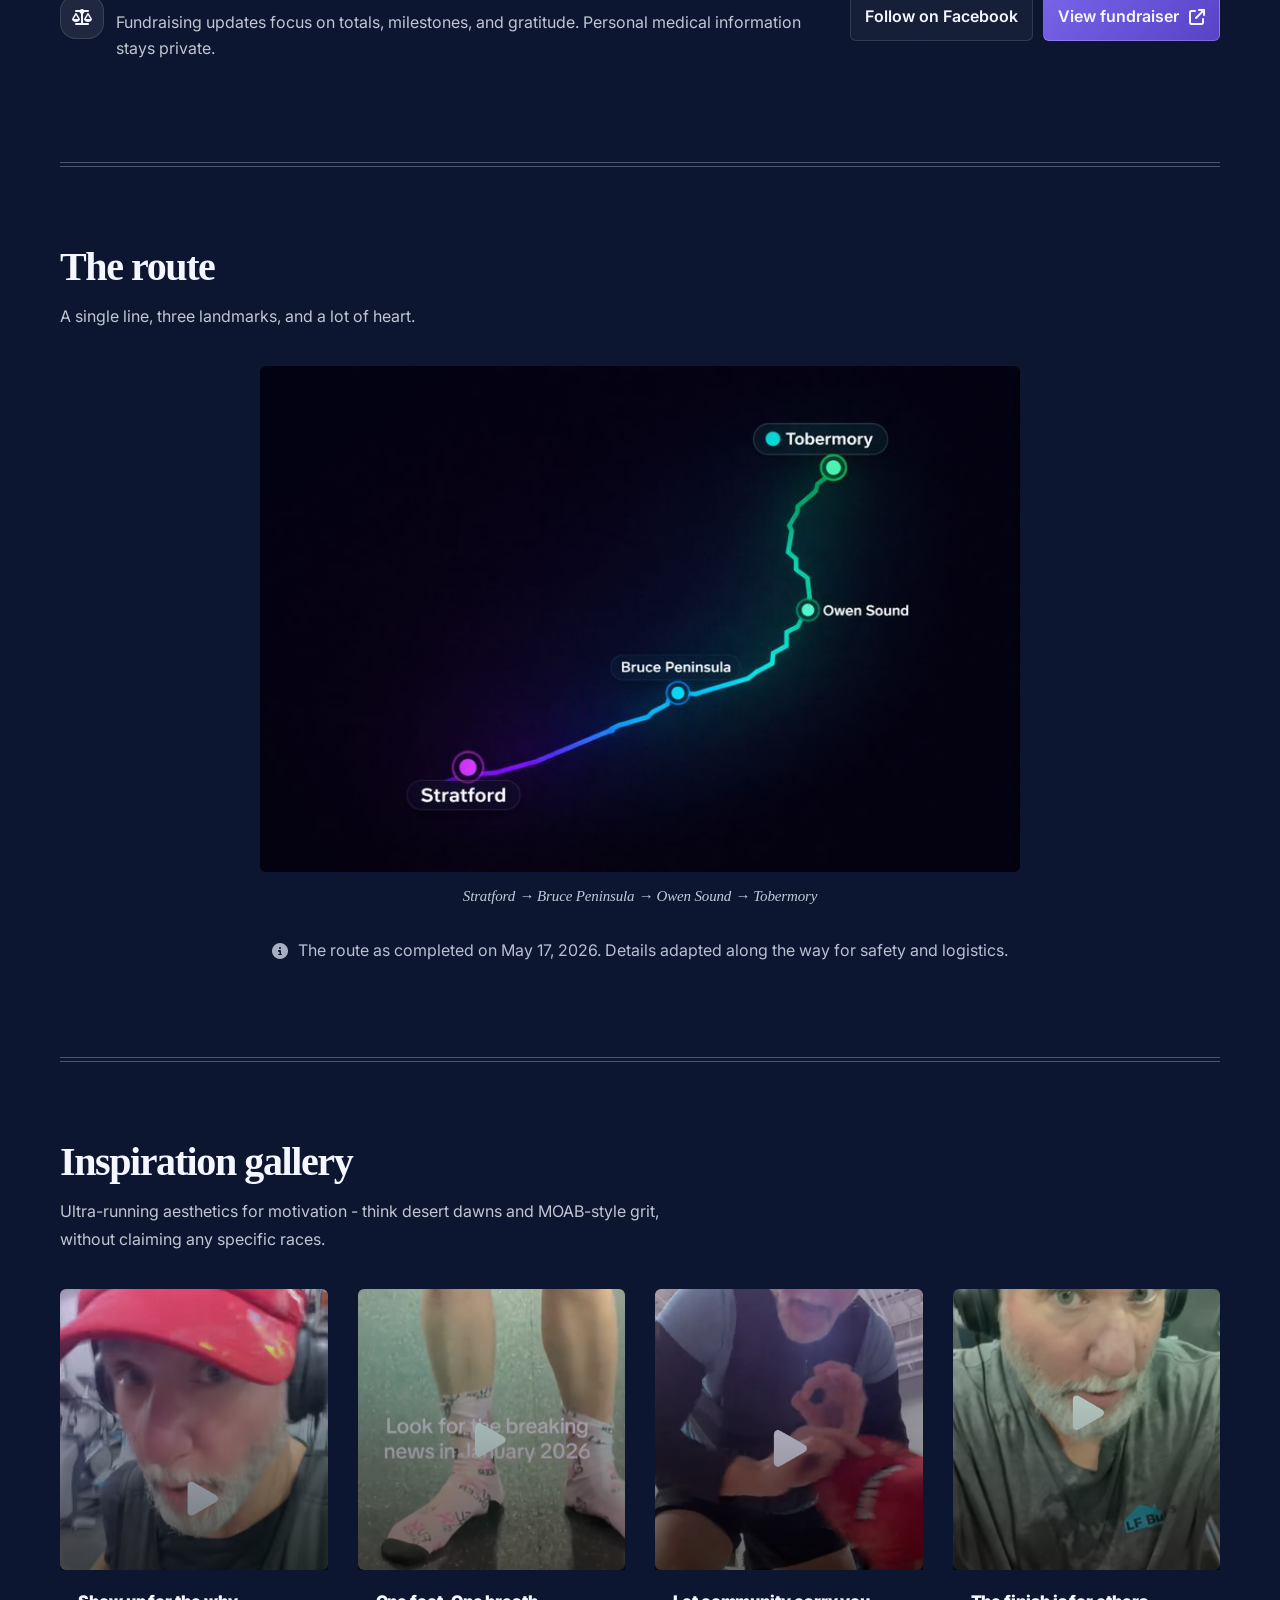
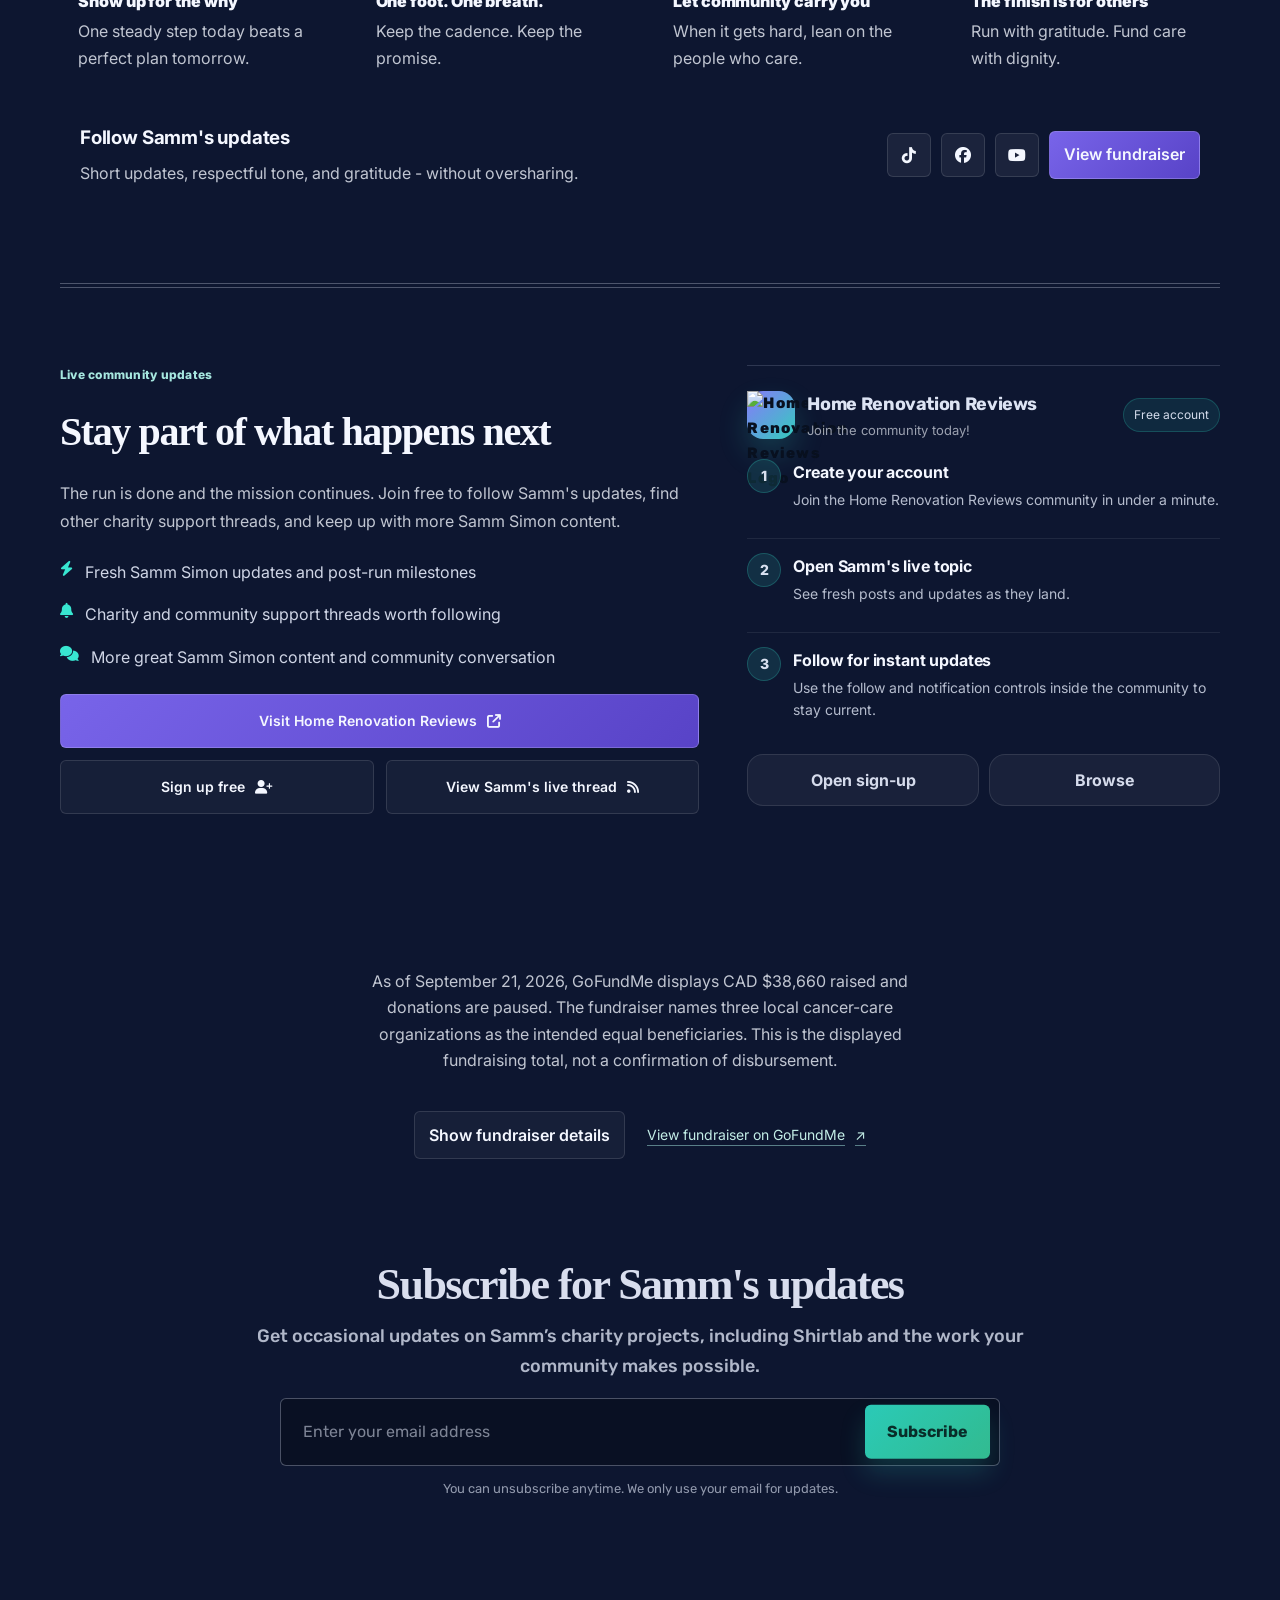
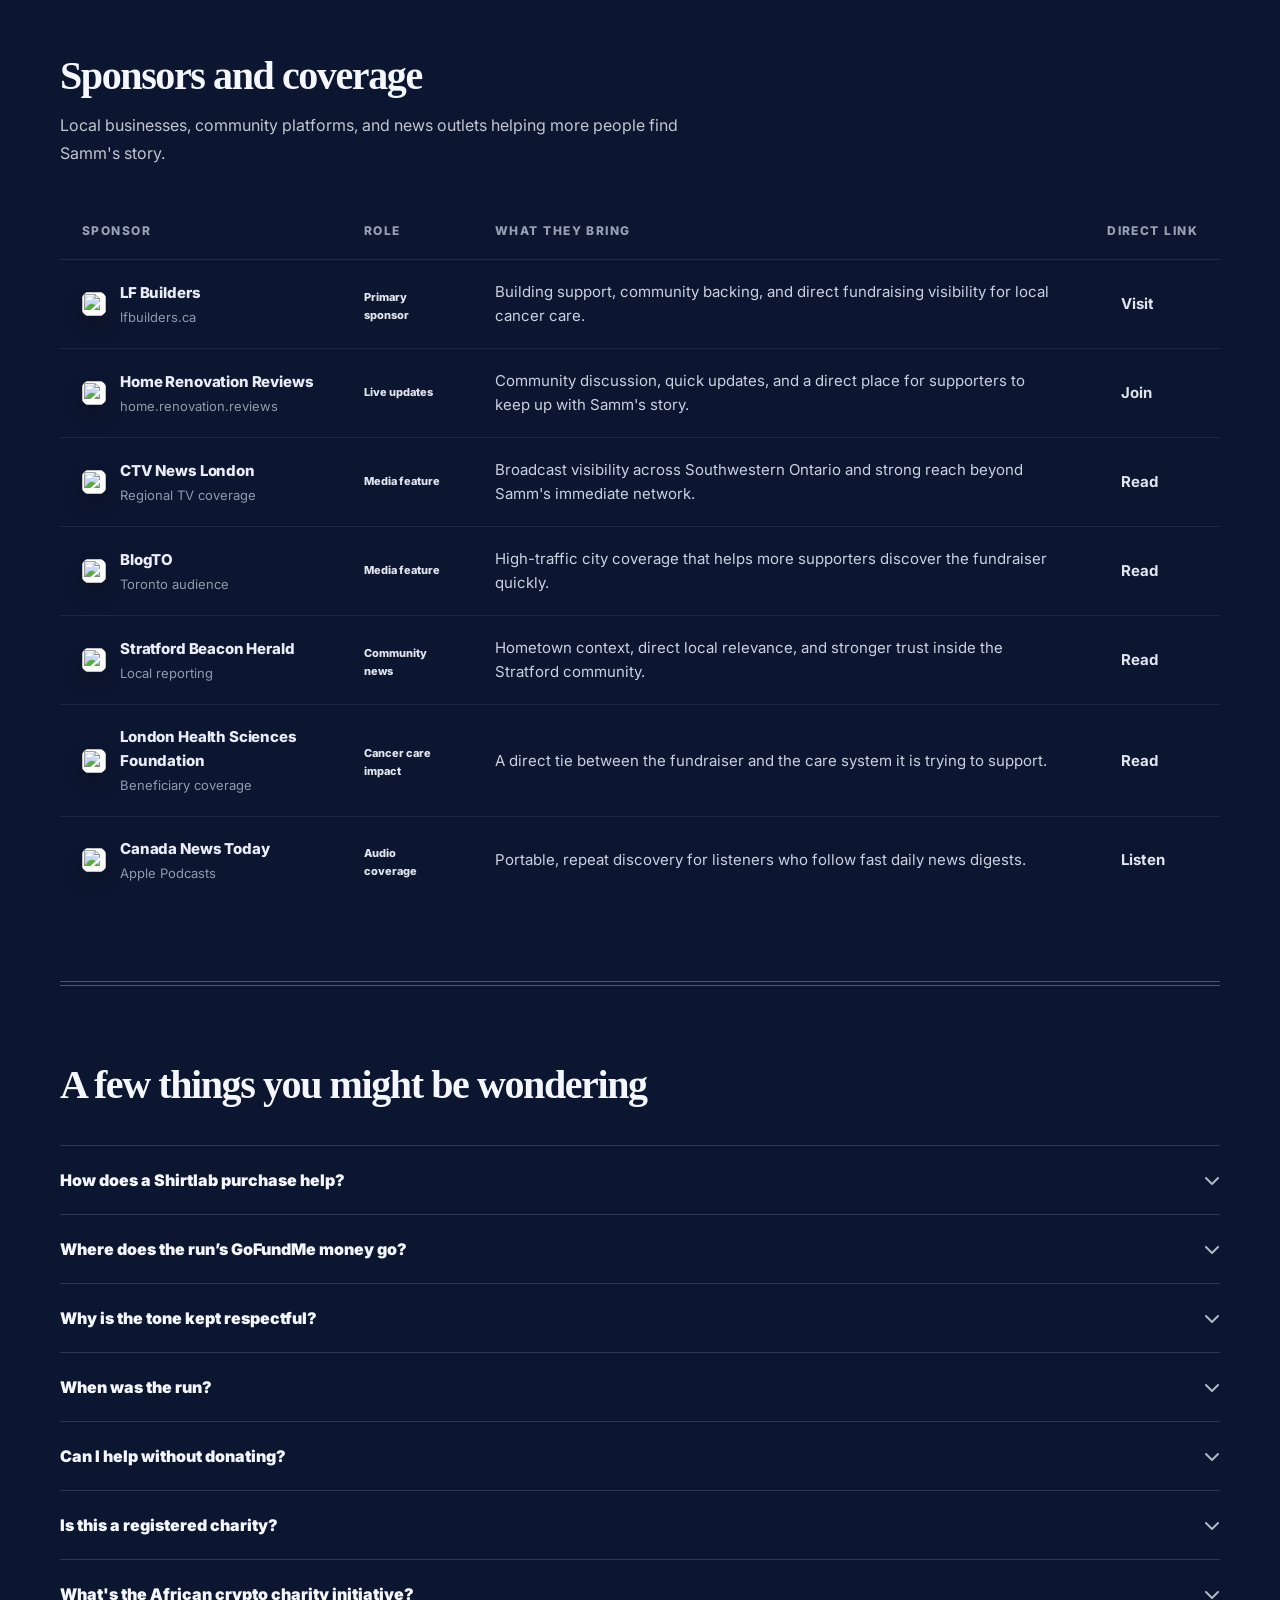
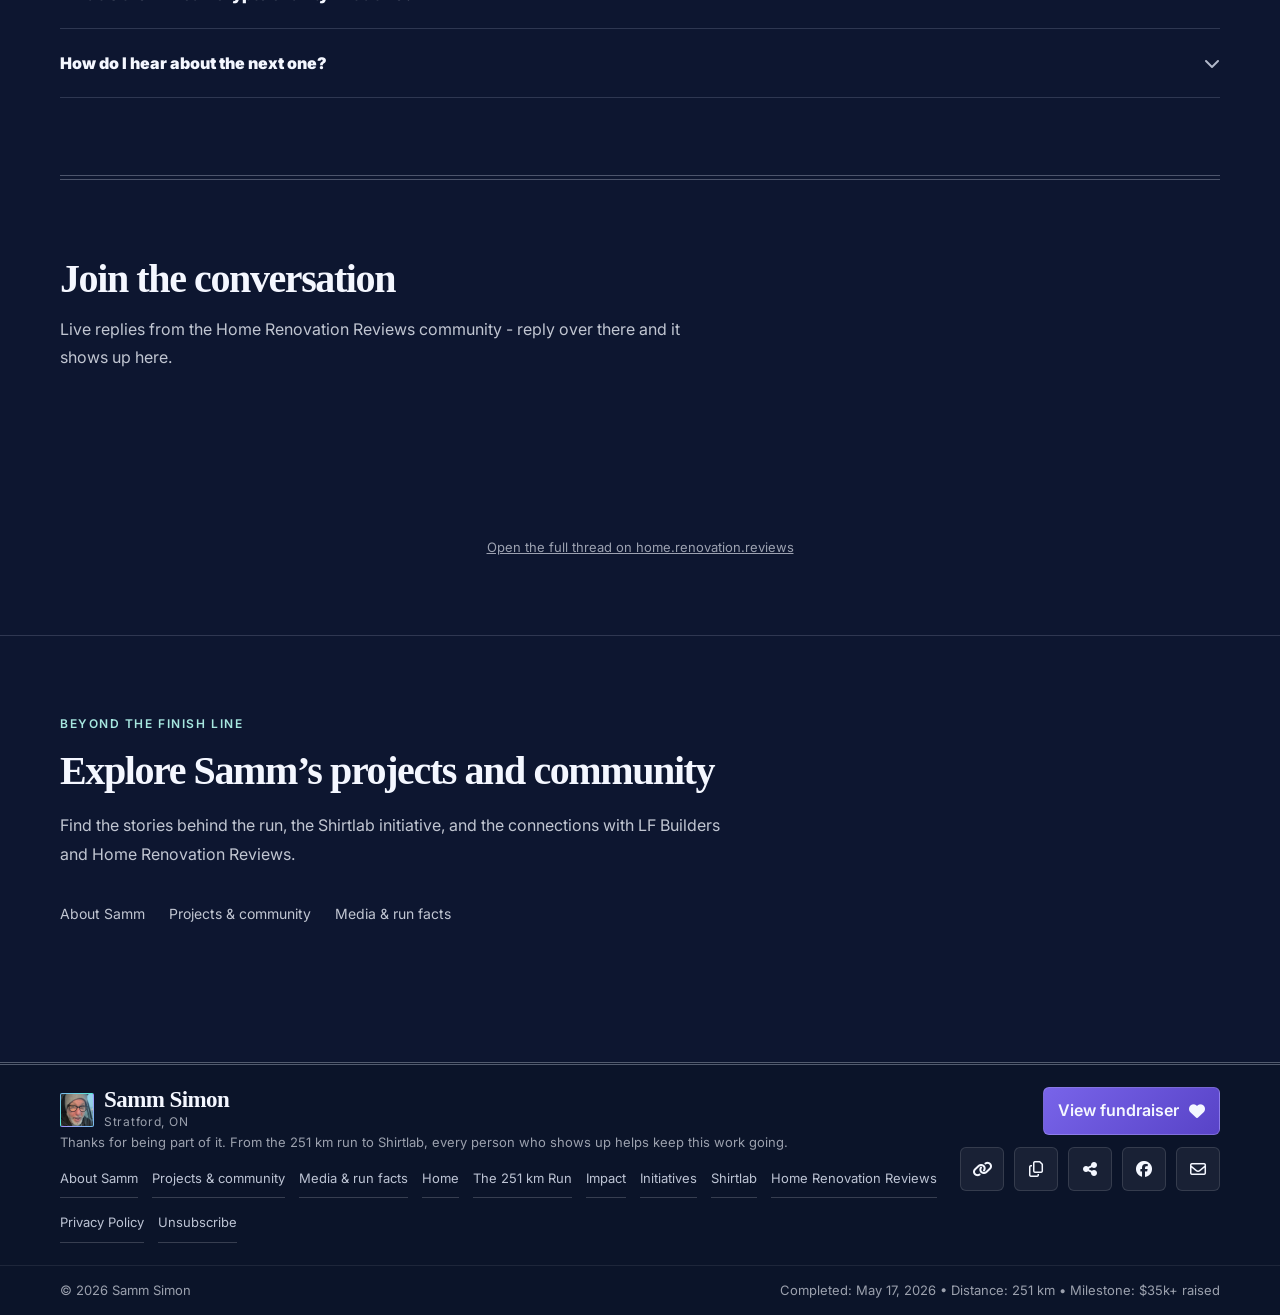
==== commit a373463f: "Move video accent above hero card" ====
--- a/index.html
+++ b/index.html
@@ -123,7 +123,7 @@
 			referrerpolicy="no-referrer"
 		/>
 
-		<link rel="stylesheet" href="public/styles/styles.css?v=20260926-1" />
+		<link rel="stylesheet" href="public/styles/styles.css?v=20260926-2" />
 		<!-- Google tag (gtag.js) -->
 		<script async src="https://www.googletagmanager.com/gtag/js?id=G-WMC7YJ90G8"></script>
 			<script>
@@ -197,6 +197,7 @@
 					</div>
 
 					<div class="hero-media" aria-label="Video">
+						<hr class="video-accent" aria-hidden="true" />
 						<div class="video-card reveal">
 							<div class="video-top">
 								<div class="video-label">
--- a/public/styles/styles.css
+++ b/public/styles/styles.css
@@ -3385,7 +3385,13 @@
     margin-top:12px;
     padding-top:10px;
 }
-.video-card{border-top:2px solid var(--brand2)}
+.video-accent{
+    width:72px;
+    height:2px;
+    margin:0 0 14px;
+    border:0;
+    background:var(--brand2);
+}
 .impact-media img,.gimg img,.writeup-figure img{border-radius:2px}
 
 @media (min-width:760px){
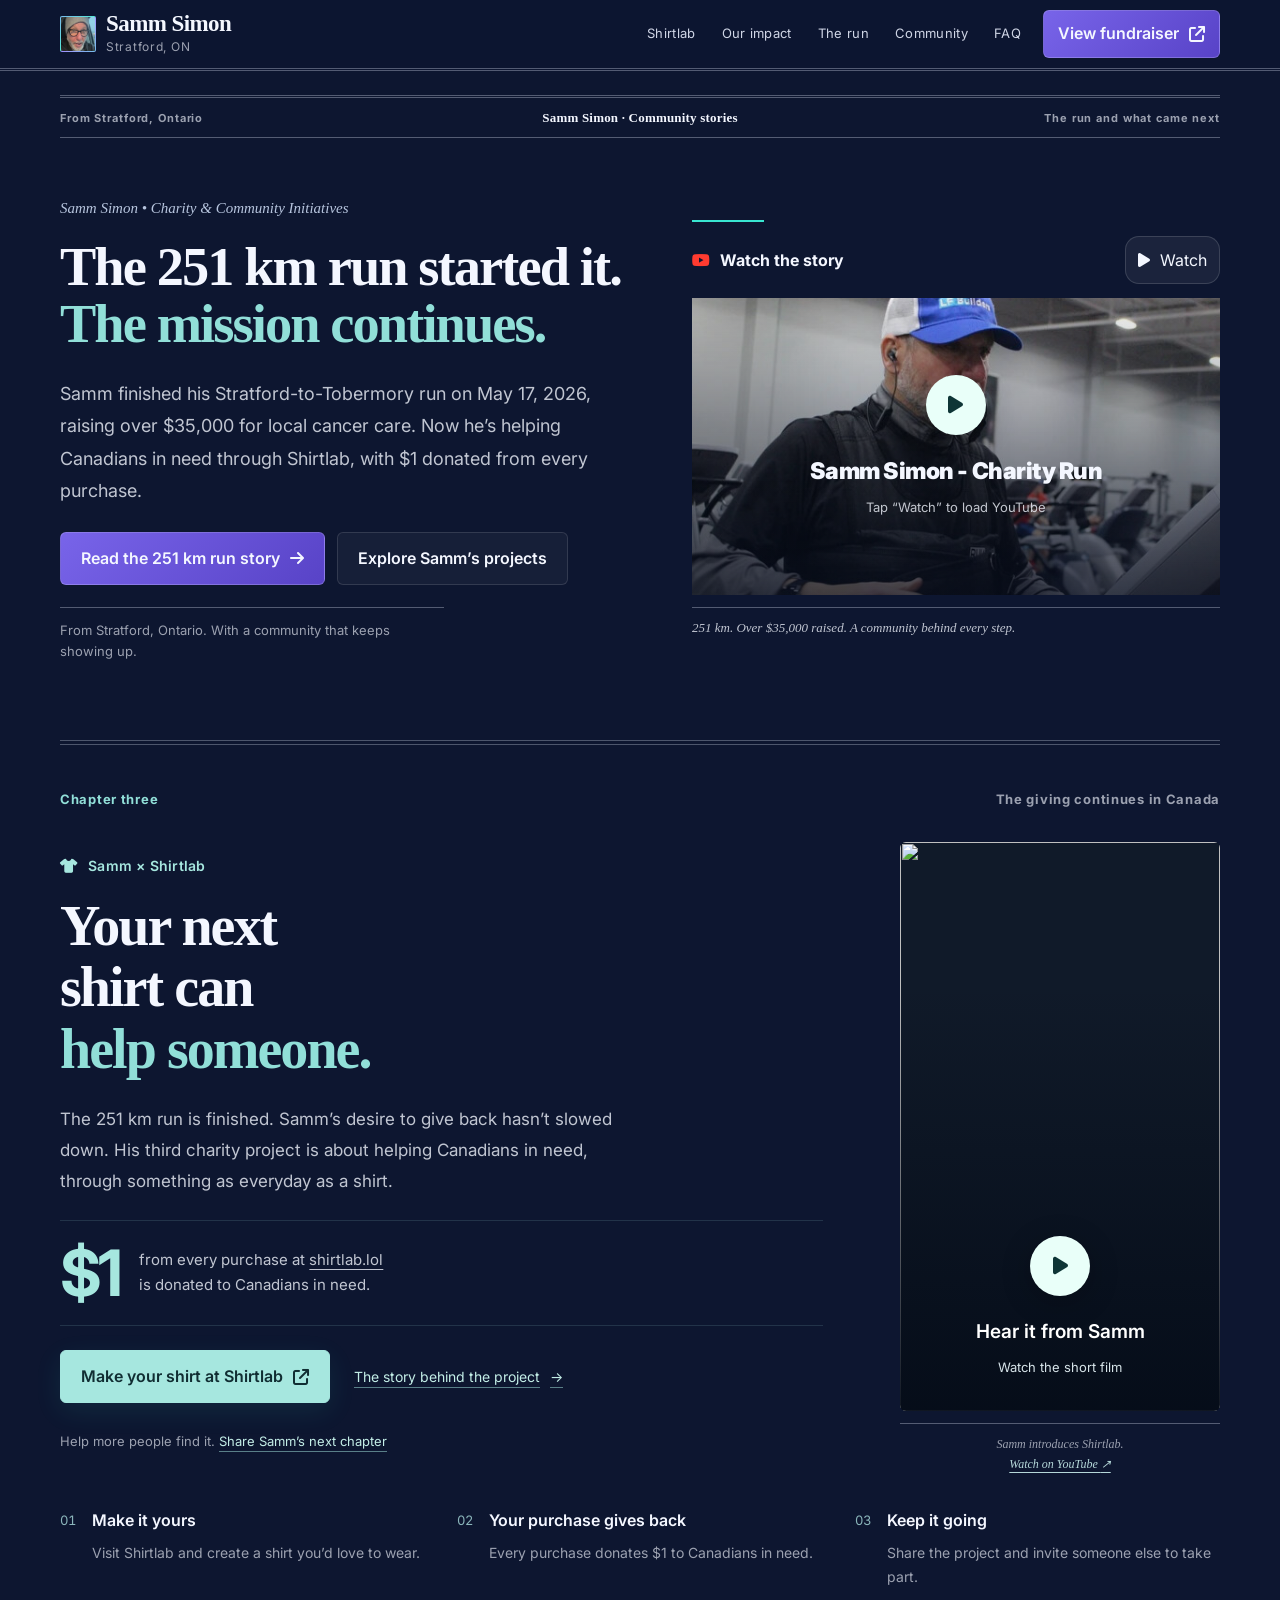
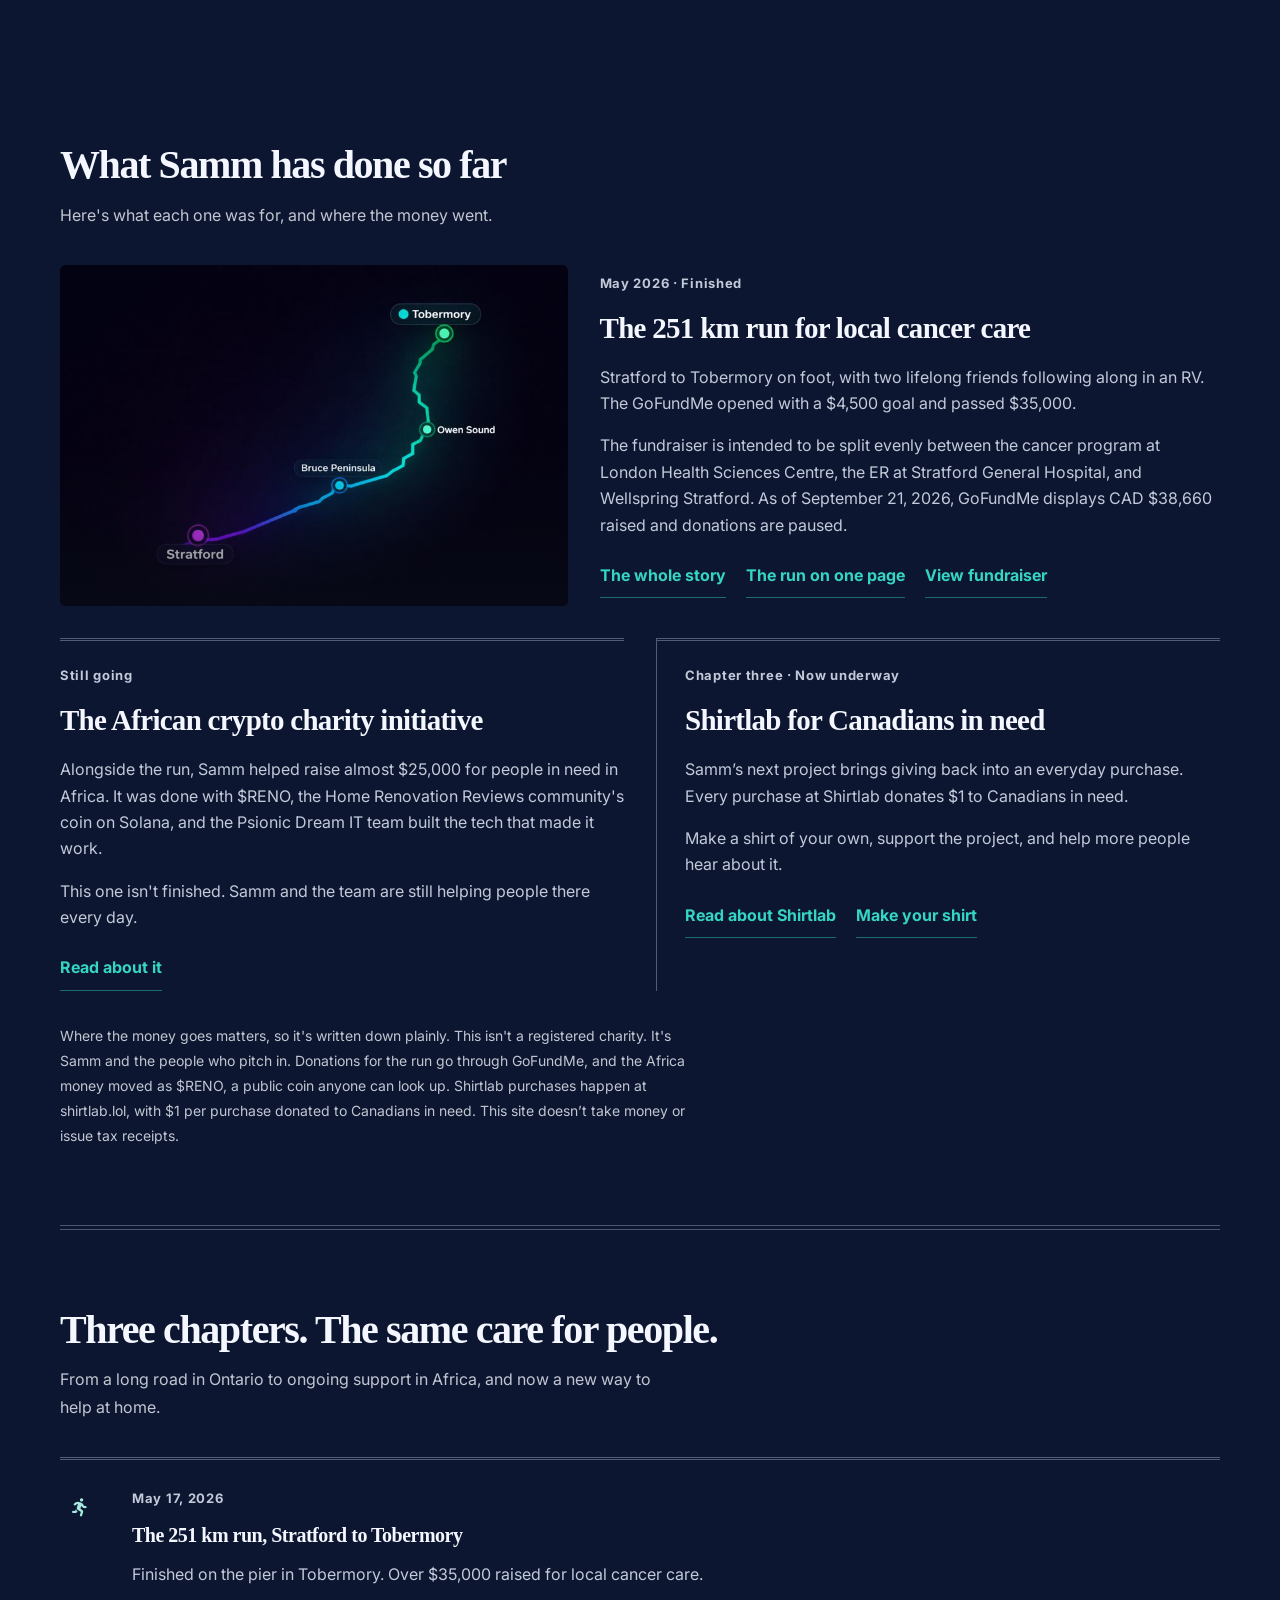
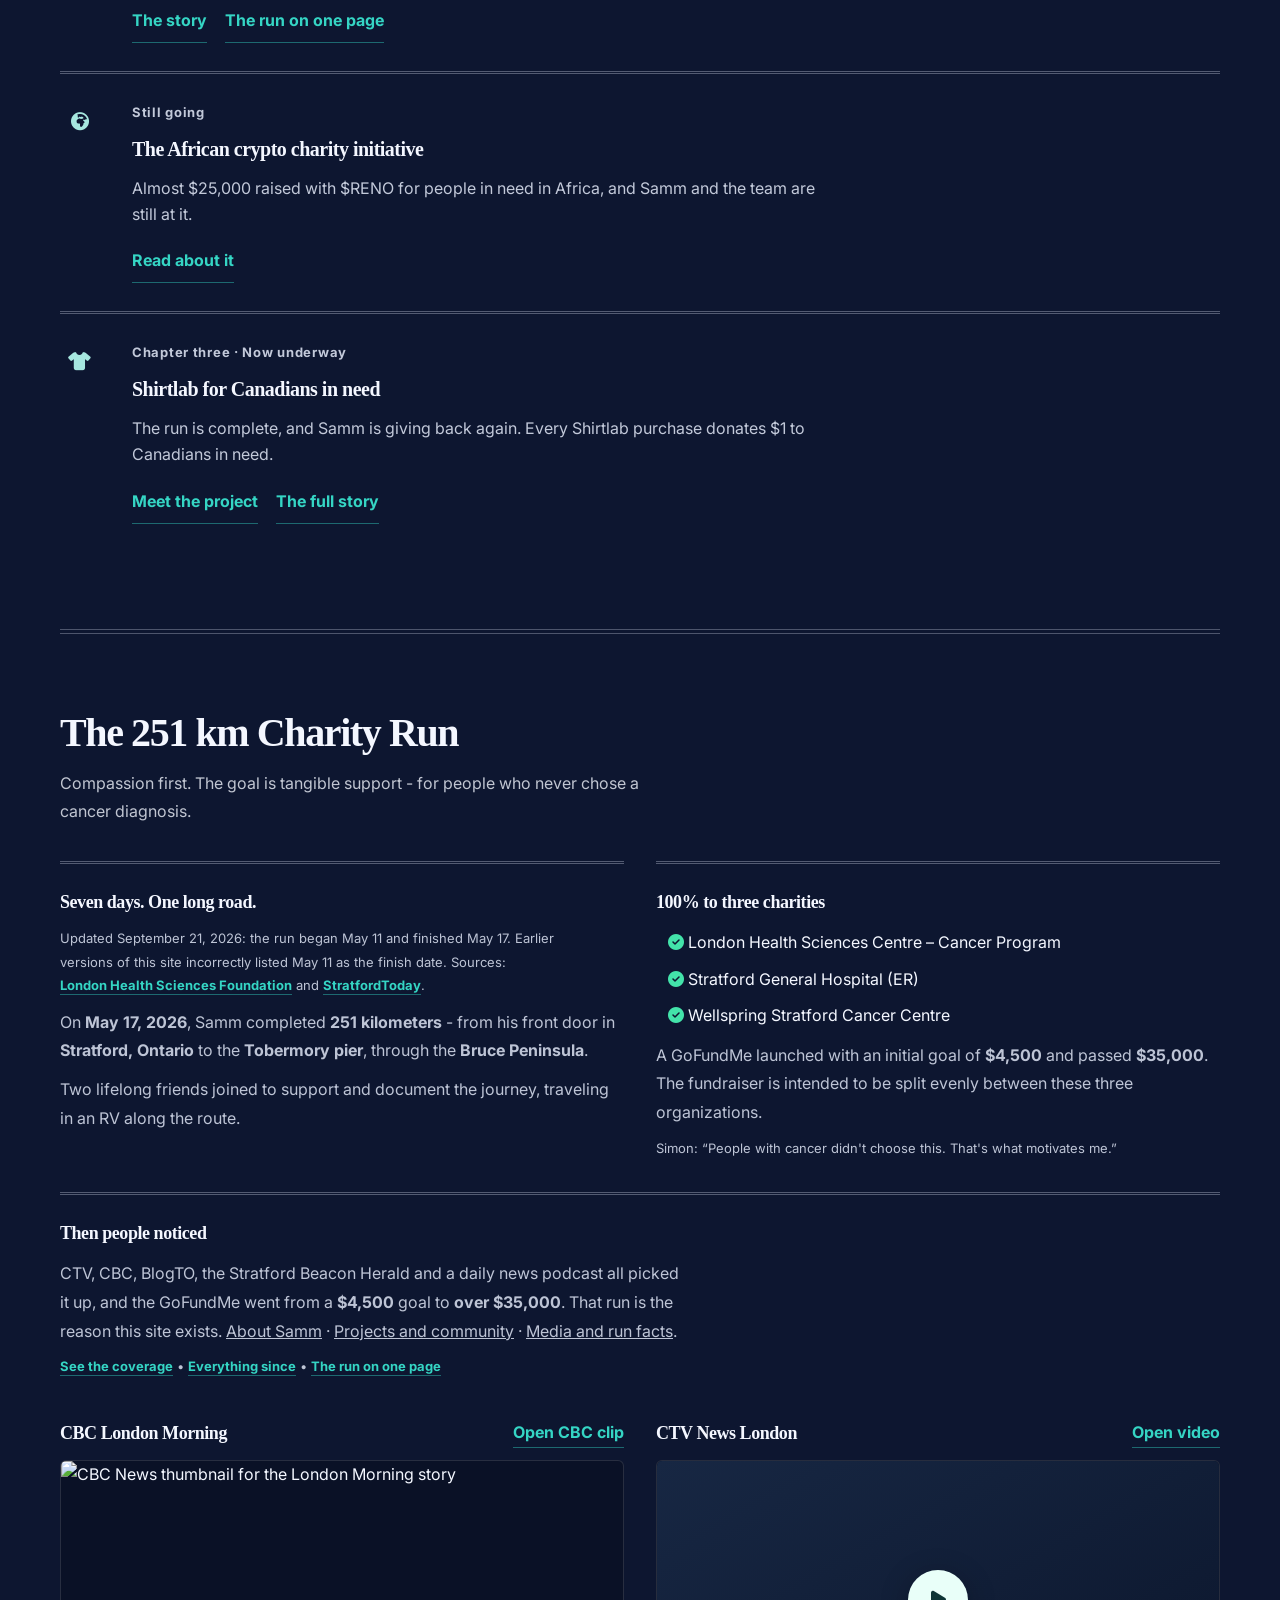
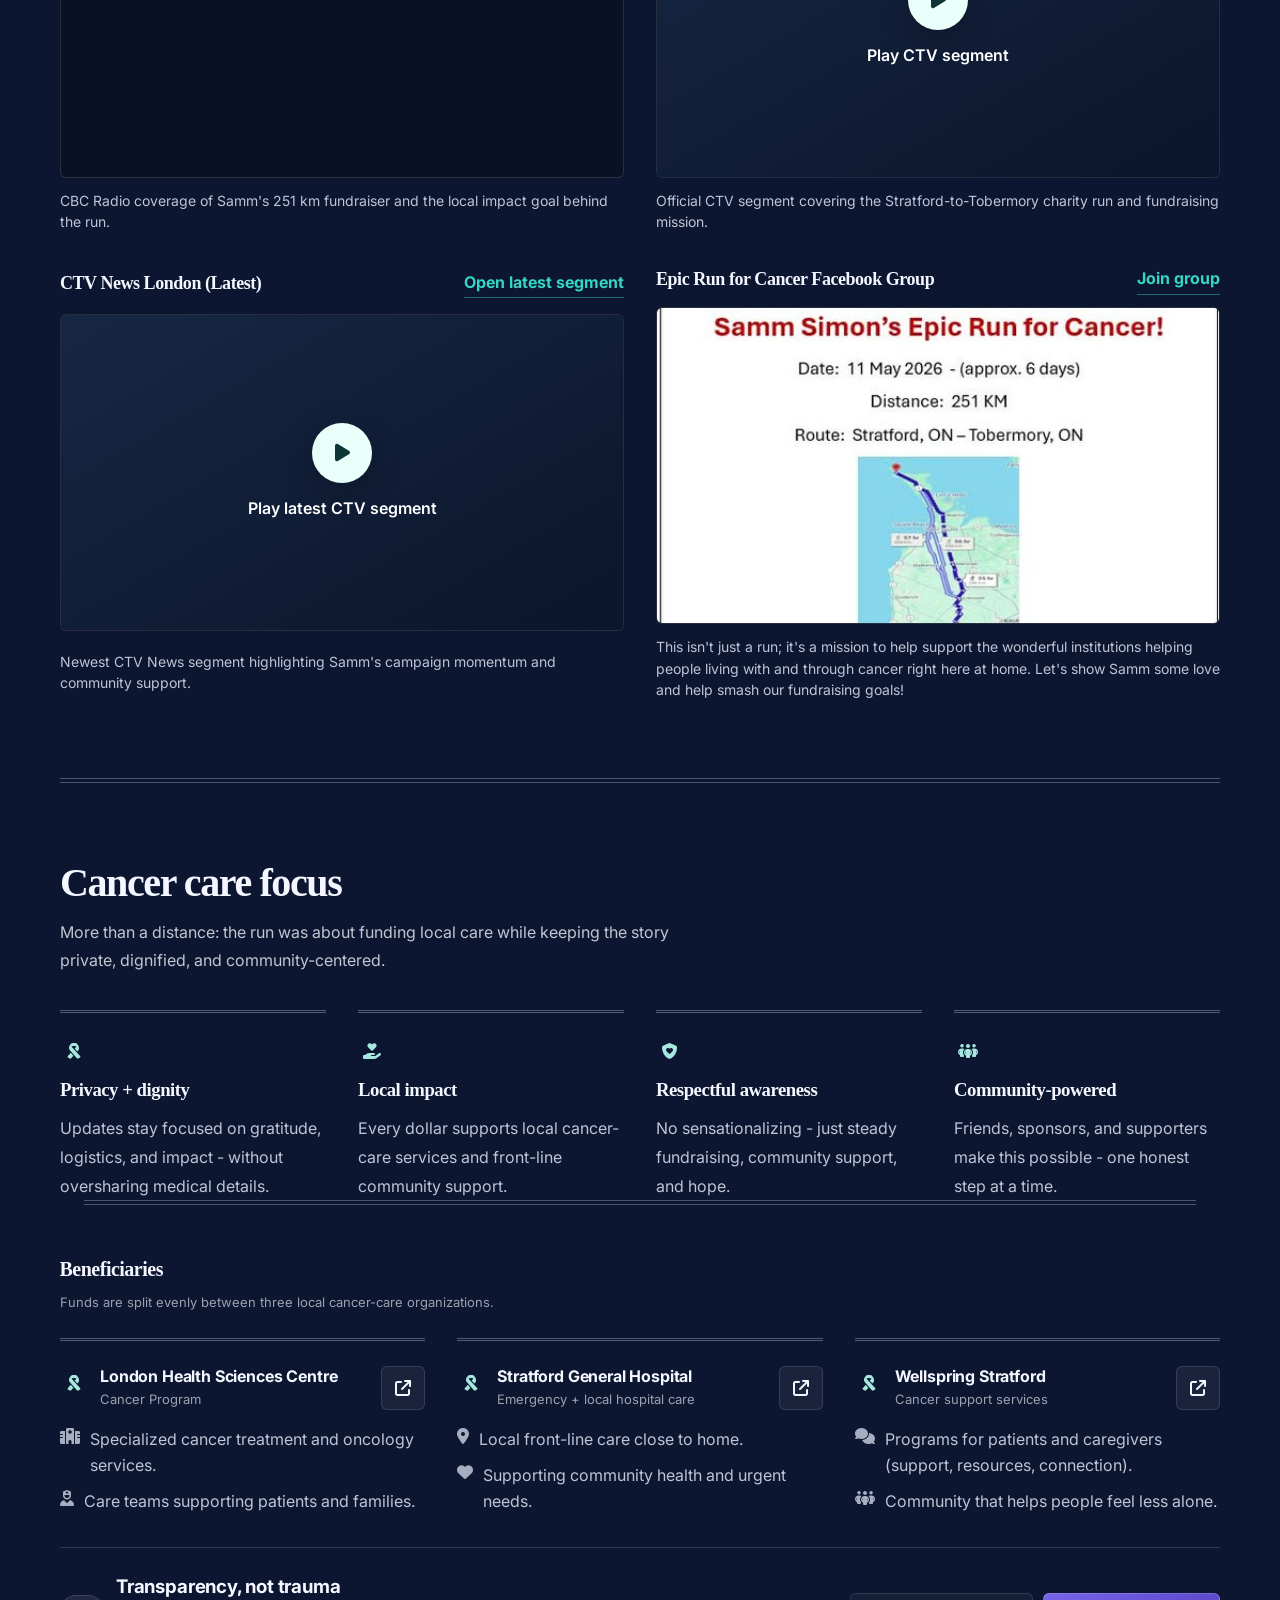
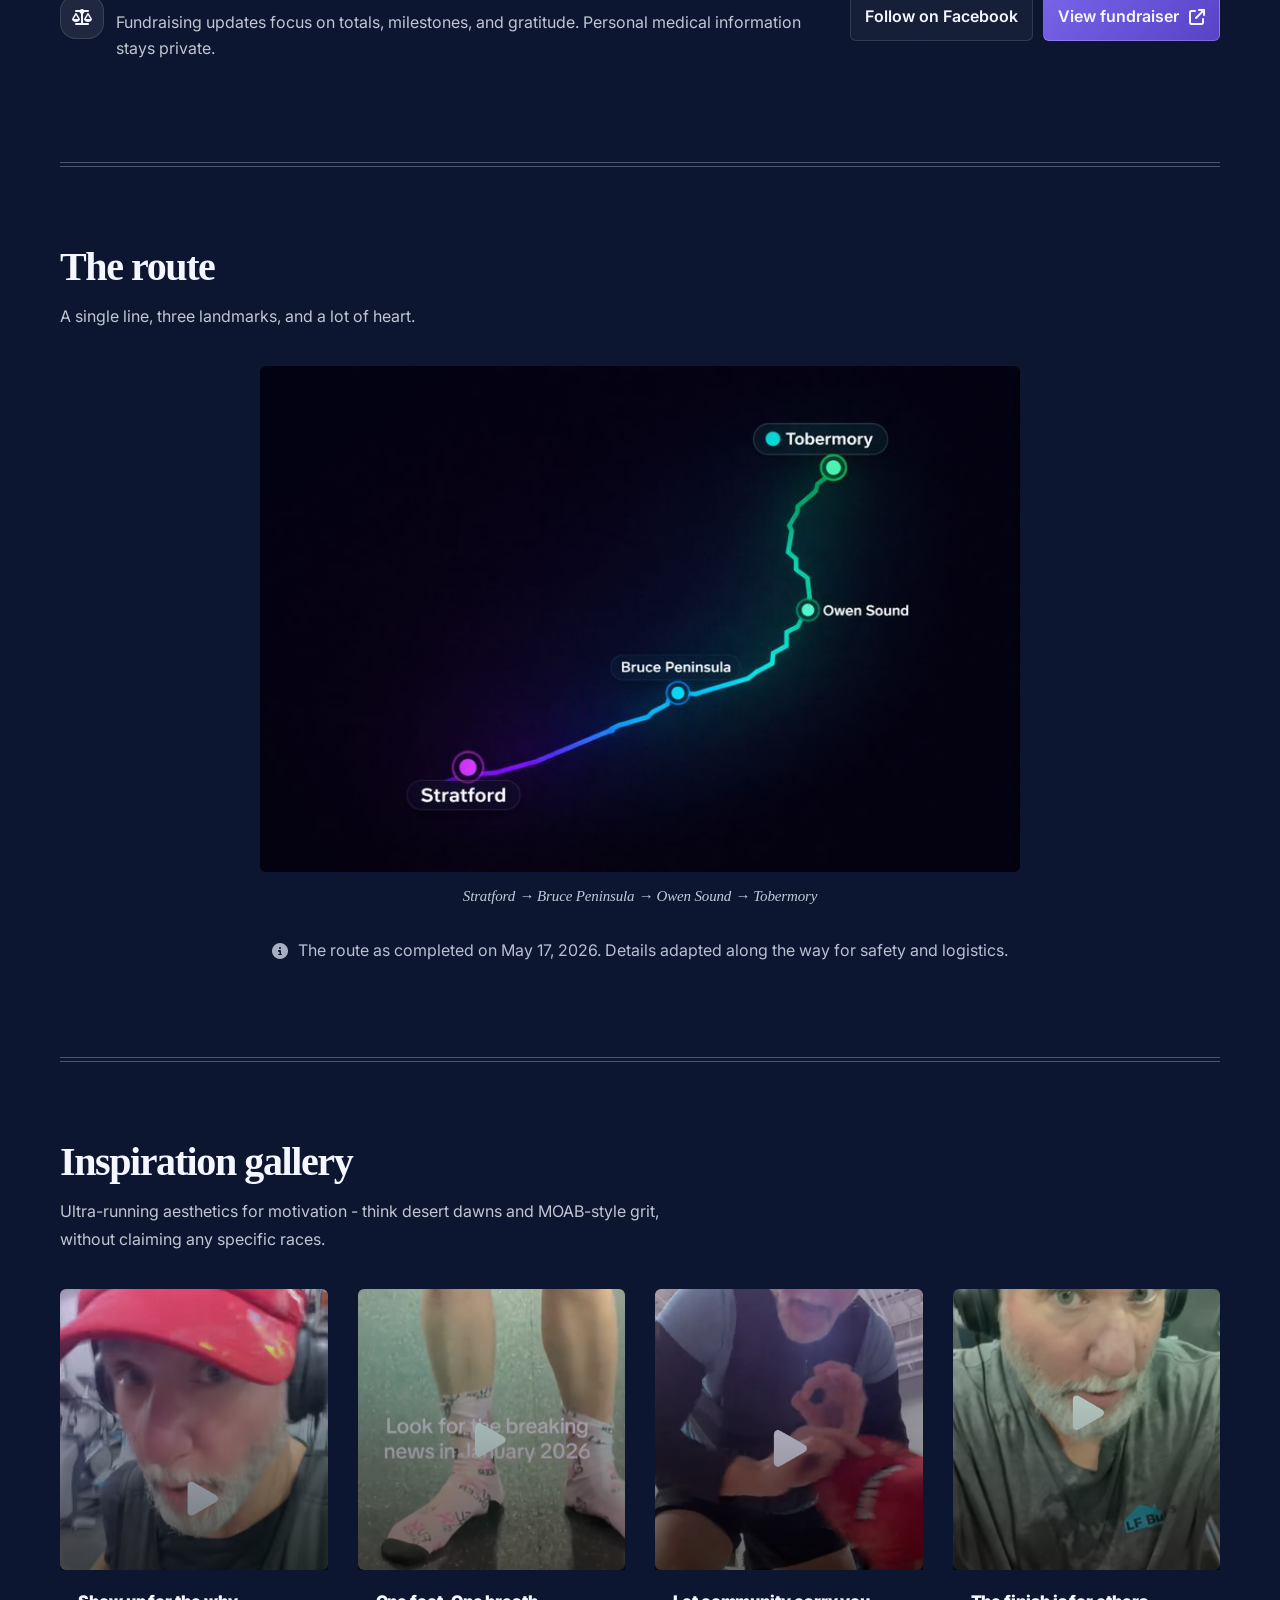
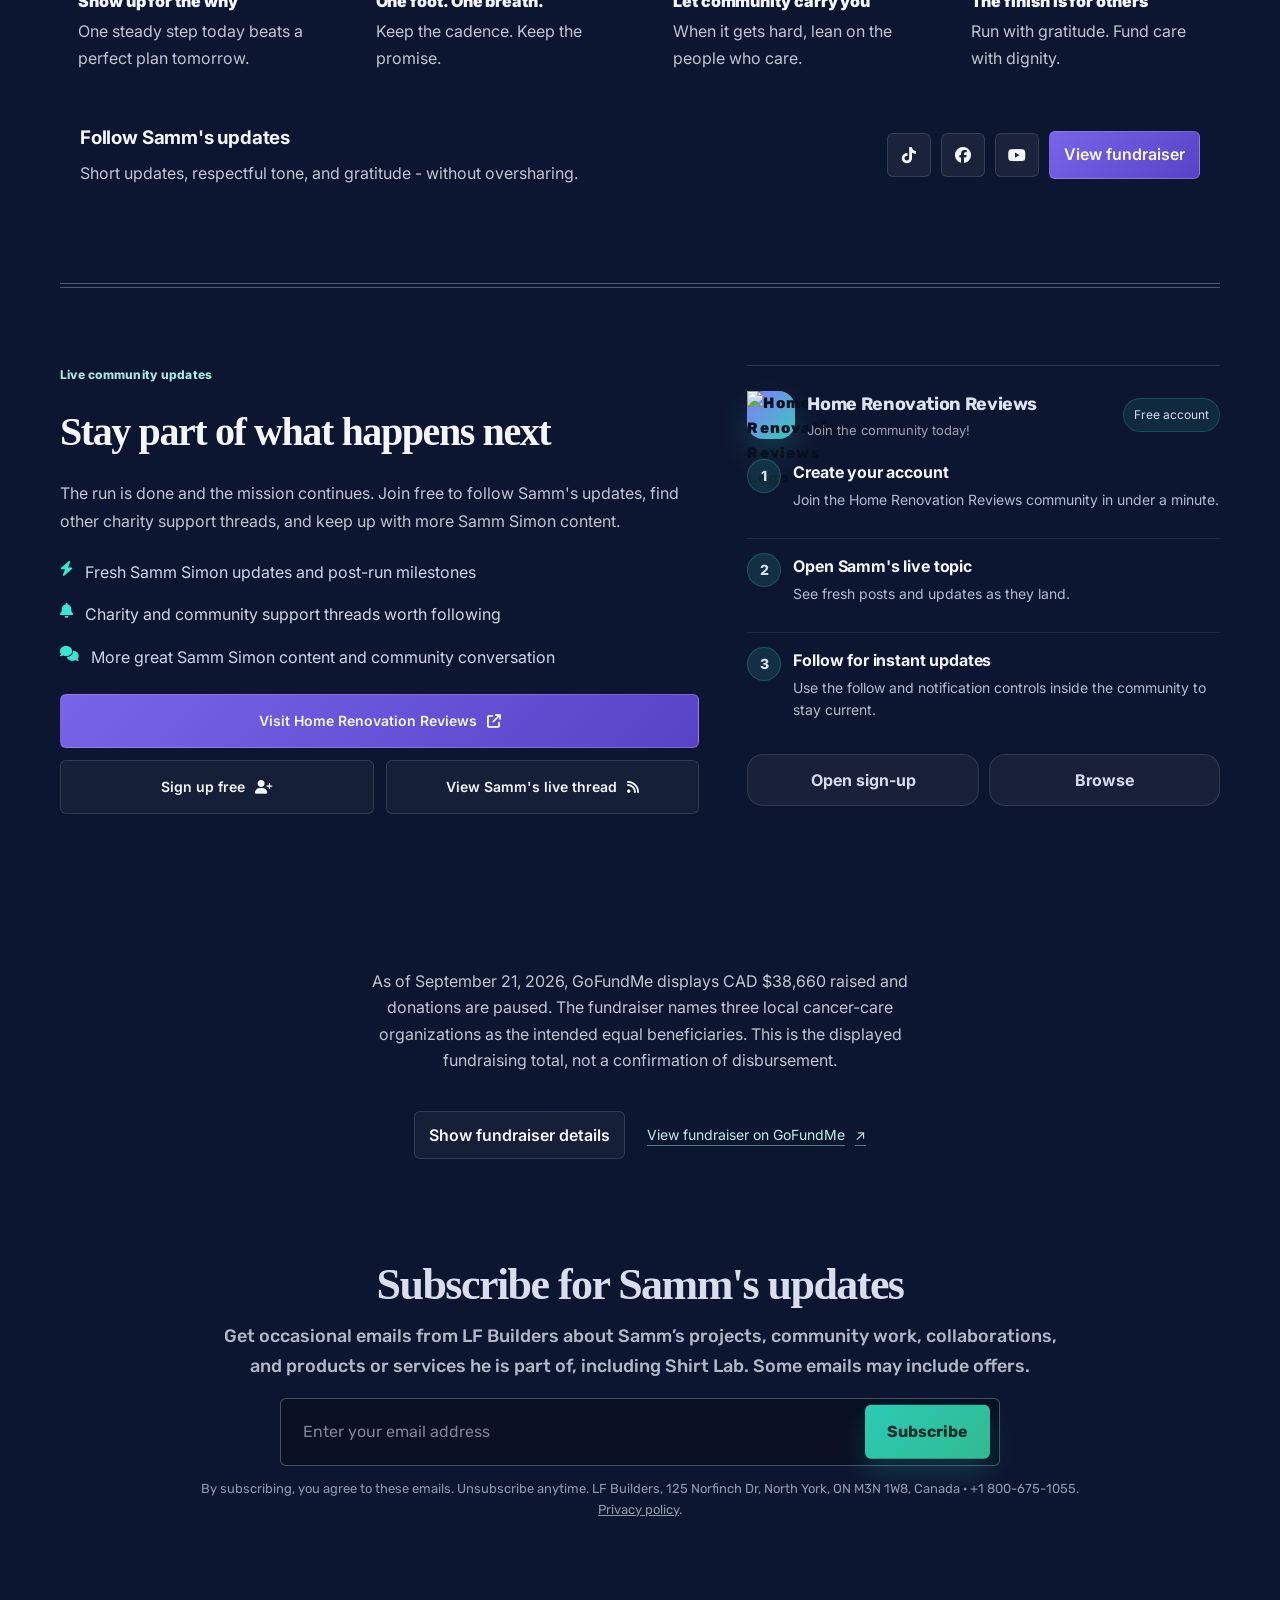
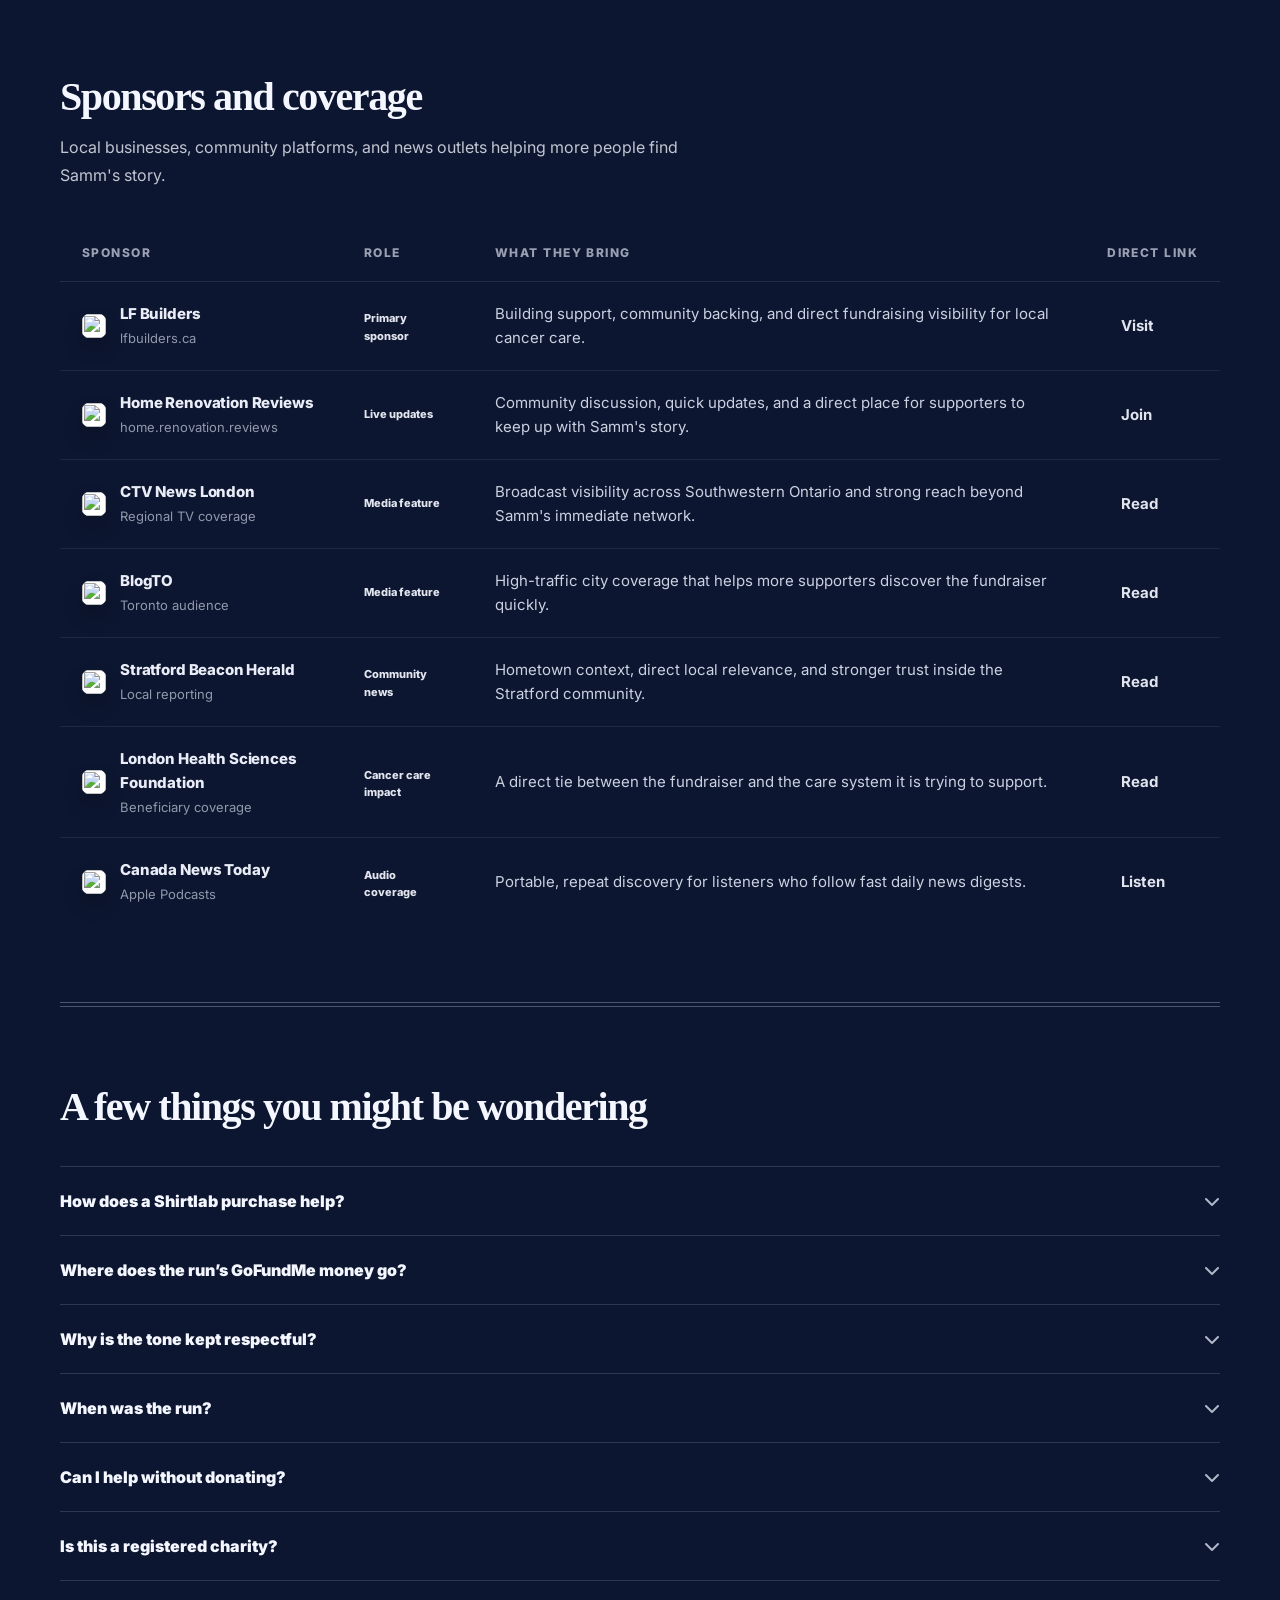
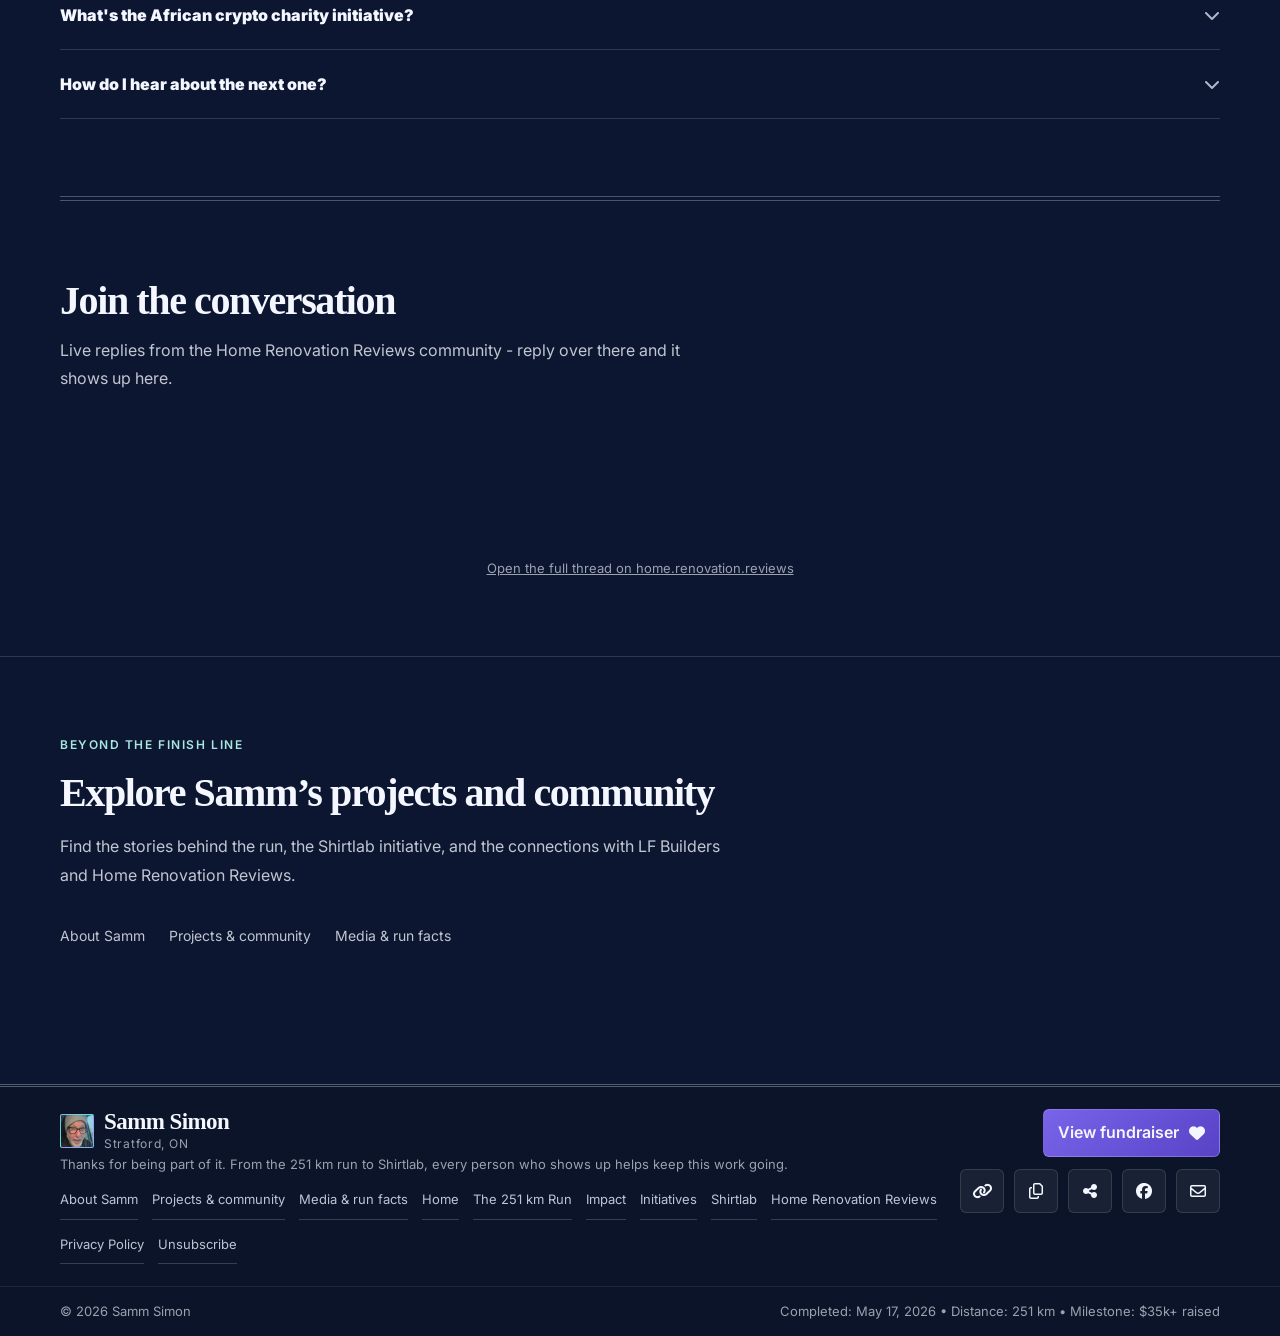
==== commit e55931b7: "Clarify Samm email updates and subscriber privacy scope" ====
--- a/index.html
+++ b/index.html
@@ -123,7 +123,7 @@
 			referrerpolicy="no-referrer"
 		/>
 
-		<link rel="stylesheet" href="public/styles/styles.css?v=20260926-2" />
+		<link rel="stylesheet" href="public/styles/styles.css?v=20260926-3" />
 		<!-- Google tag (gtag.js) -->
 		<script async src="https://www.googletagmanager.com/gtag/js?id=G-WMC7YJ90G8"></script>
 			<script>
@@ -884,7 +884,7 @@
 						<form action="https://api.lfbuilders.ca/sammsimon/mail/inquiry" method="post" class="email-signup-form" target="_blank">
 							<h2 class="email-signup-title">Subscribe for Samm's updates</h2>
 							<p class="email-signup-subtitle">
-								Get occasional updates on Samm’s charity projects, including Shirtlab and the work your community makes possible.
+								Get occasional emails from LF Builders about Samm’s projects, community work, collaborations, and products or services he is part of, including Shirt Lab. Some emails may include offers.
 							</p>
 
 							<input type="hidden" name="lfbuilders_will_keep_you_updated" value="lfbuilders_will_keep_you_updated" />
@@ -907,7 +907,7 @@
 								<button type="submit" class="email-signup-button">Subscribe</button>
 							</div>
 
-							<p class="email-signup-fine">You can unsubscribe anytime. We only use your email for updates.</p>
+							<p class="email-signup-fine">By subscribing, you agree to these emails. Unsubscribe anytime. LF Builders, 125 Norfinch Dr, North York, ON M3N 1W8, Canada · +1 800-675-1055. <a href="policy.html">Privacy policy</a>.</p>
 						</form>
 					</div>
 				</div>
